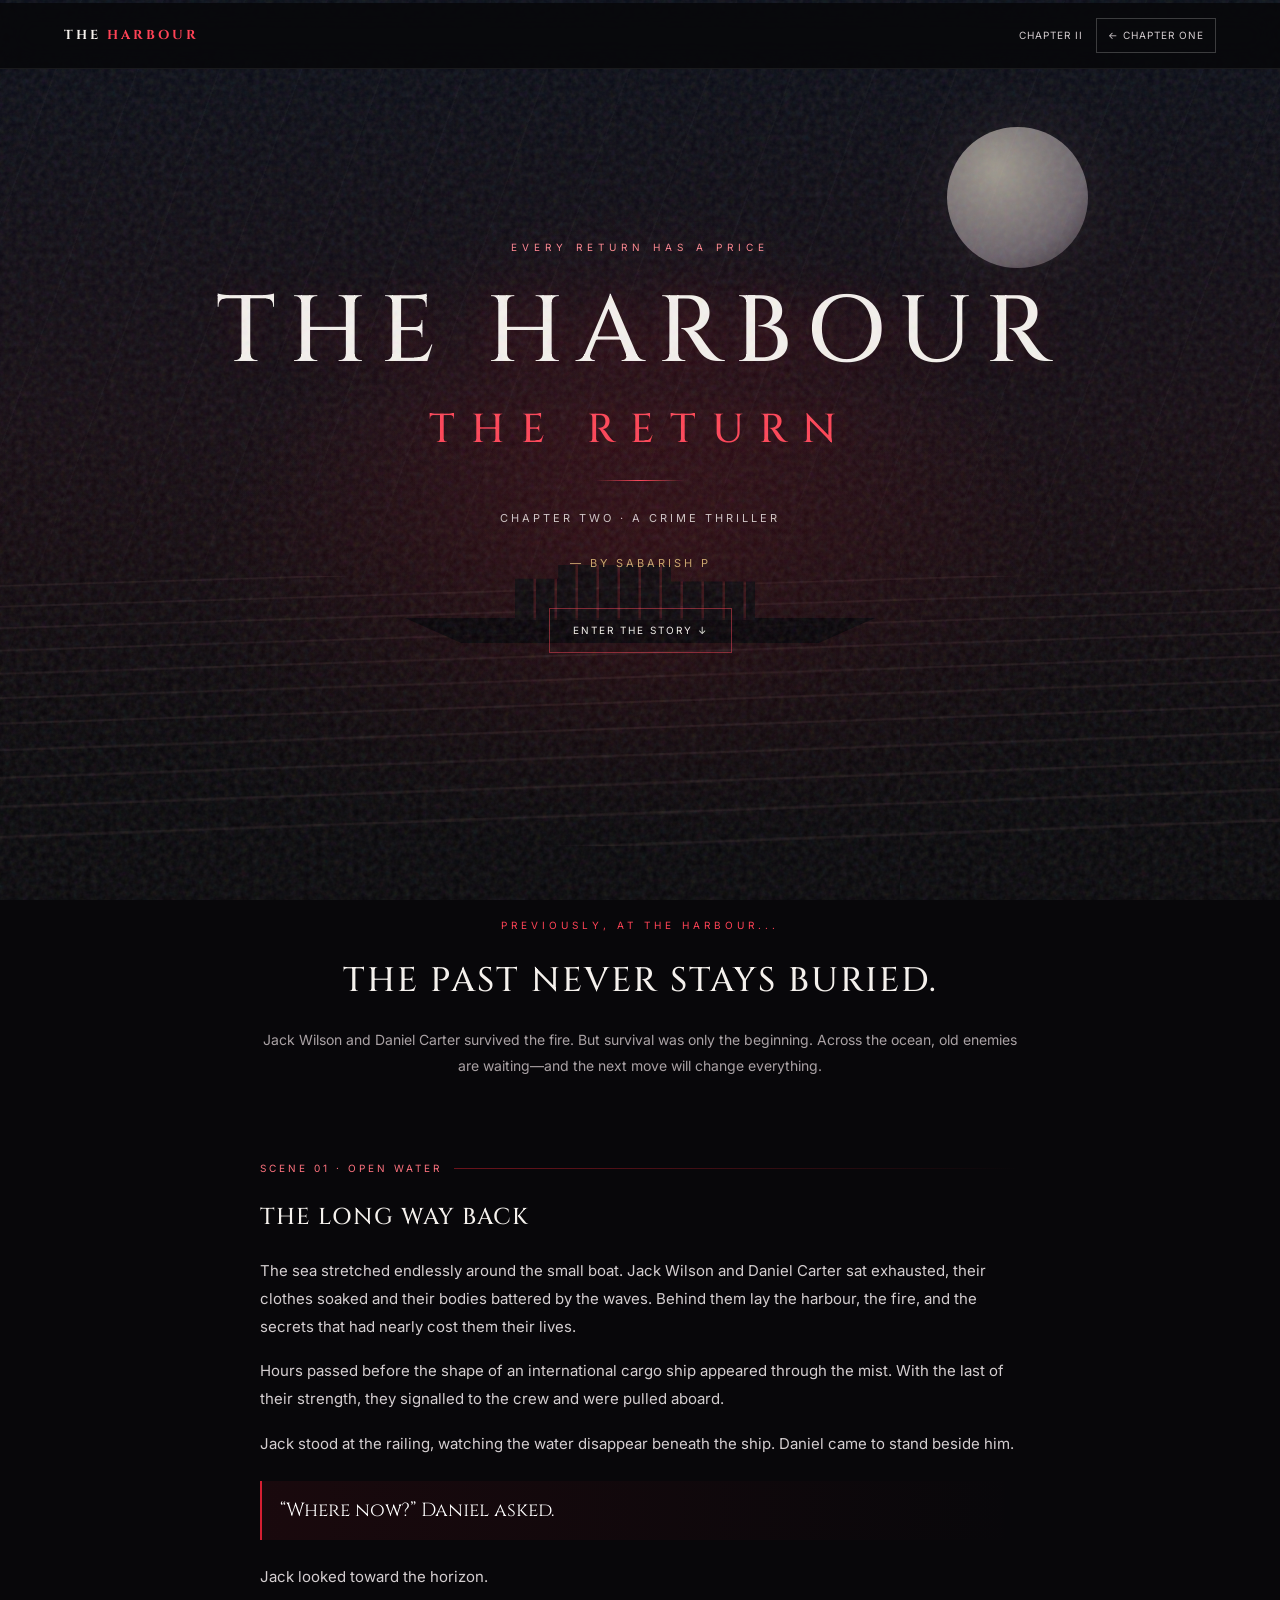
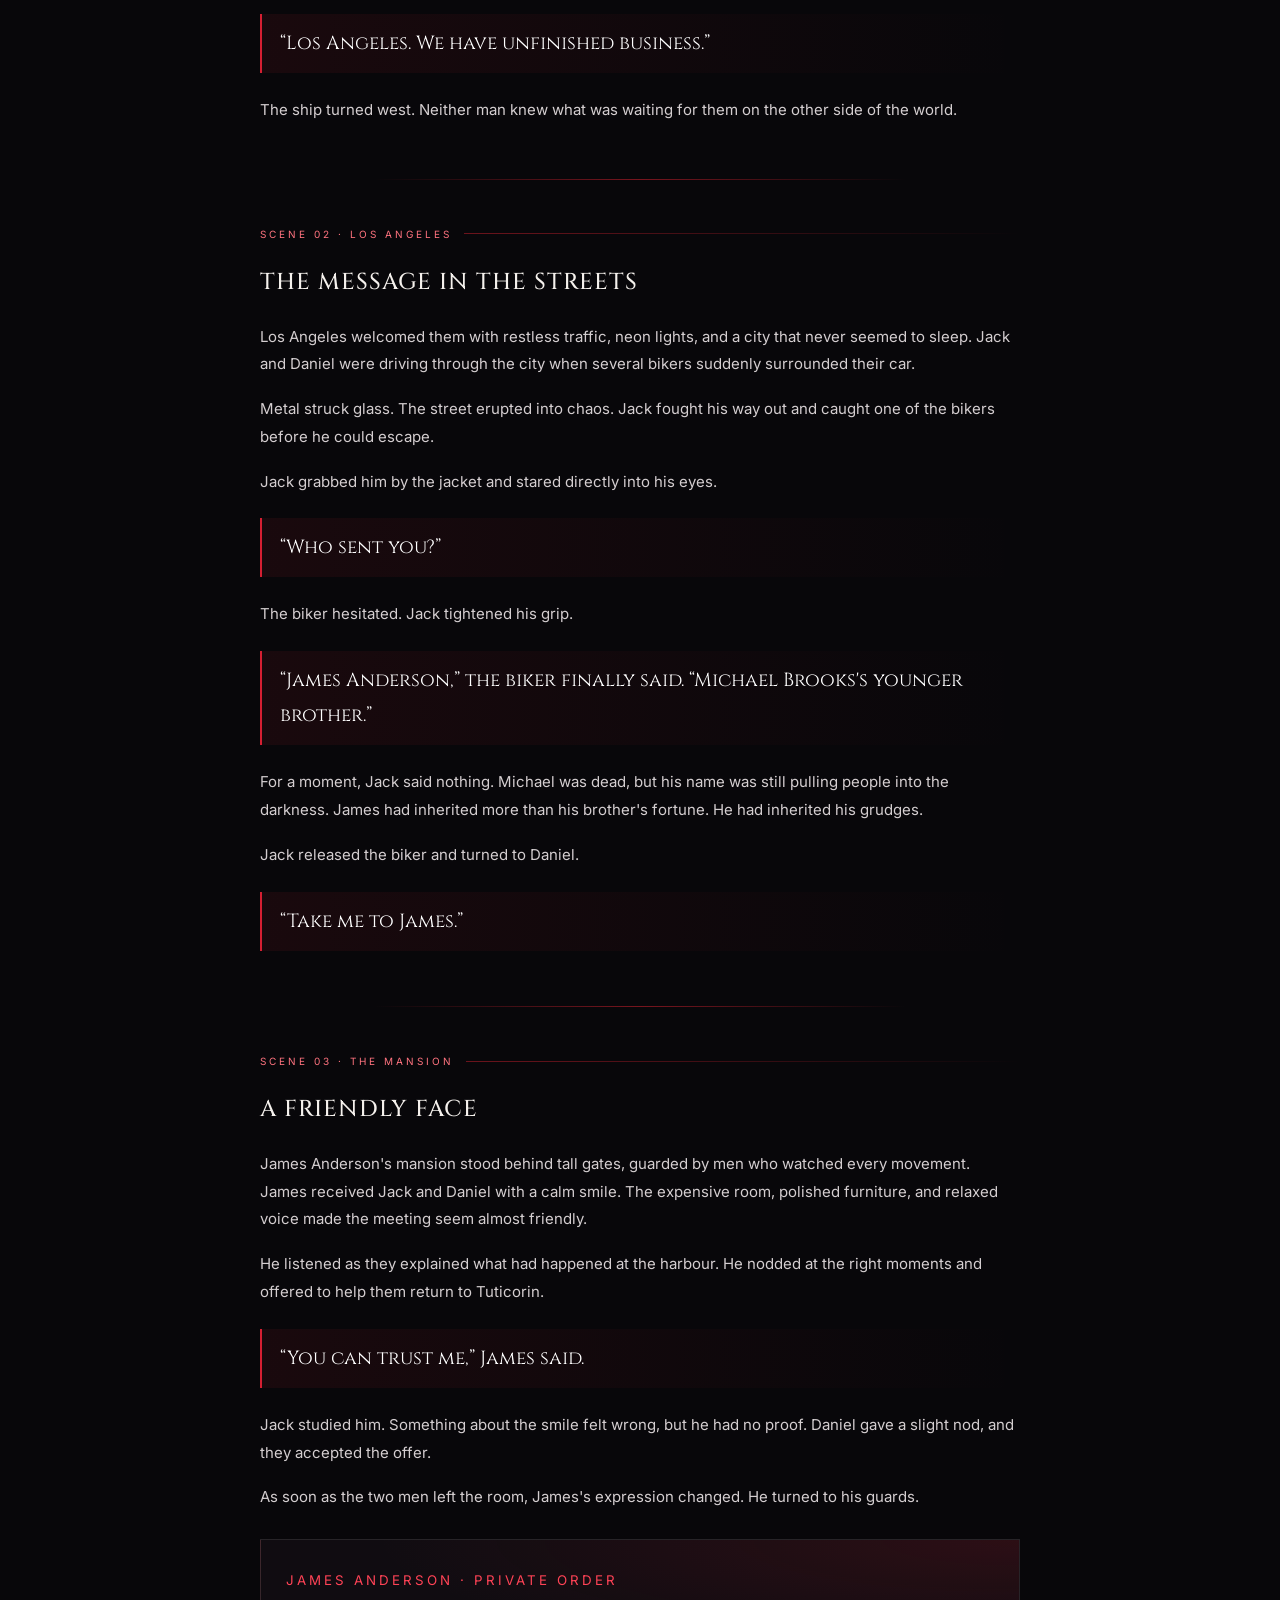
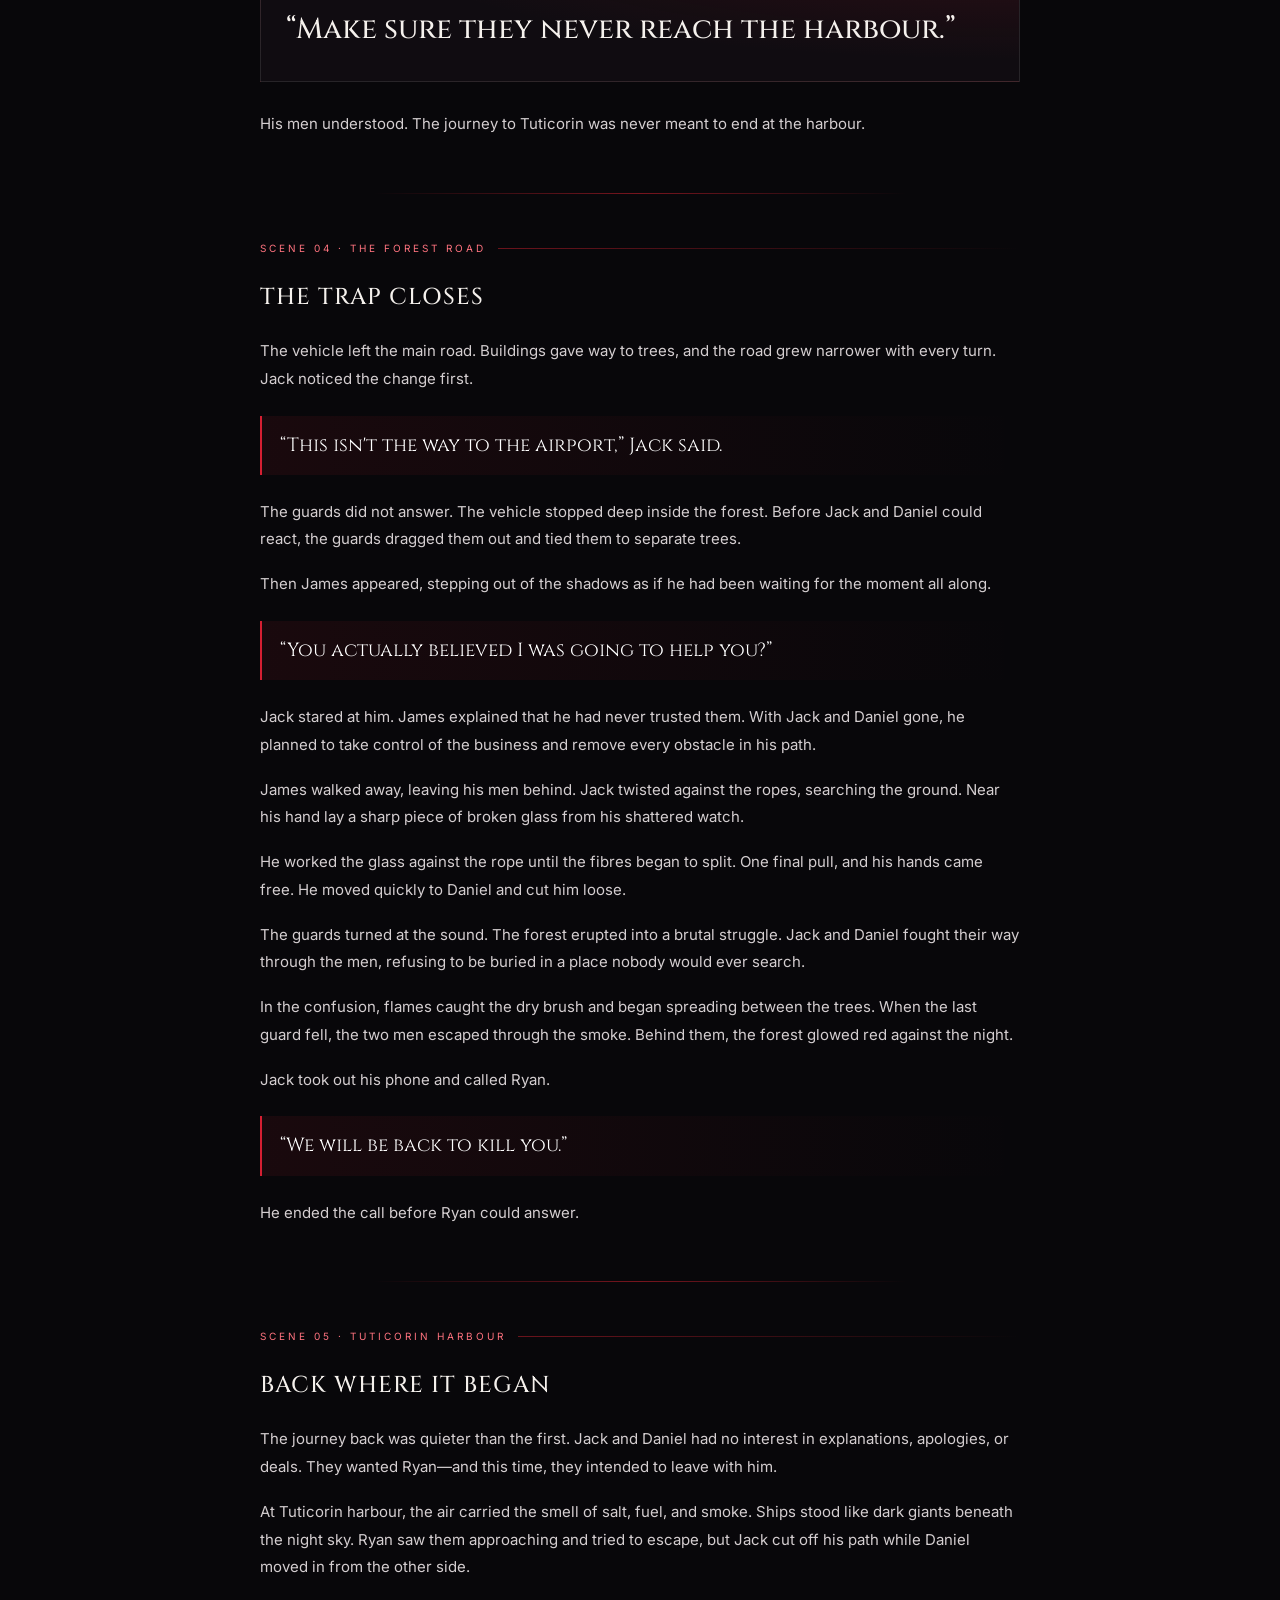
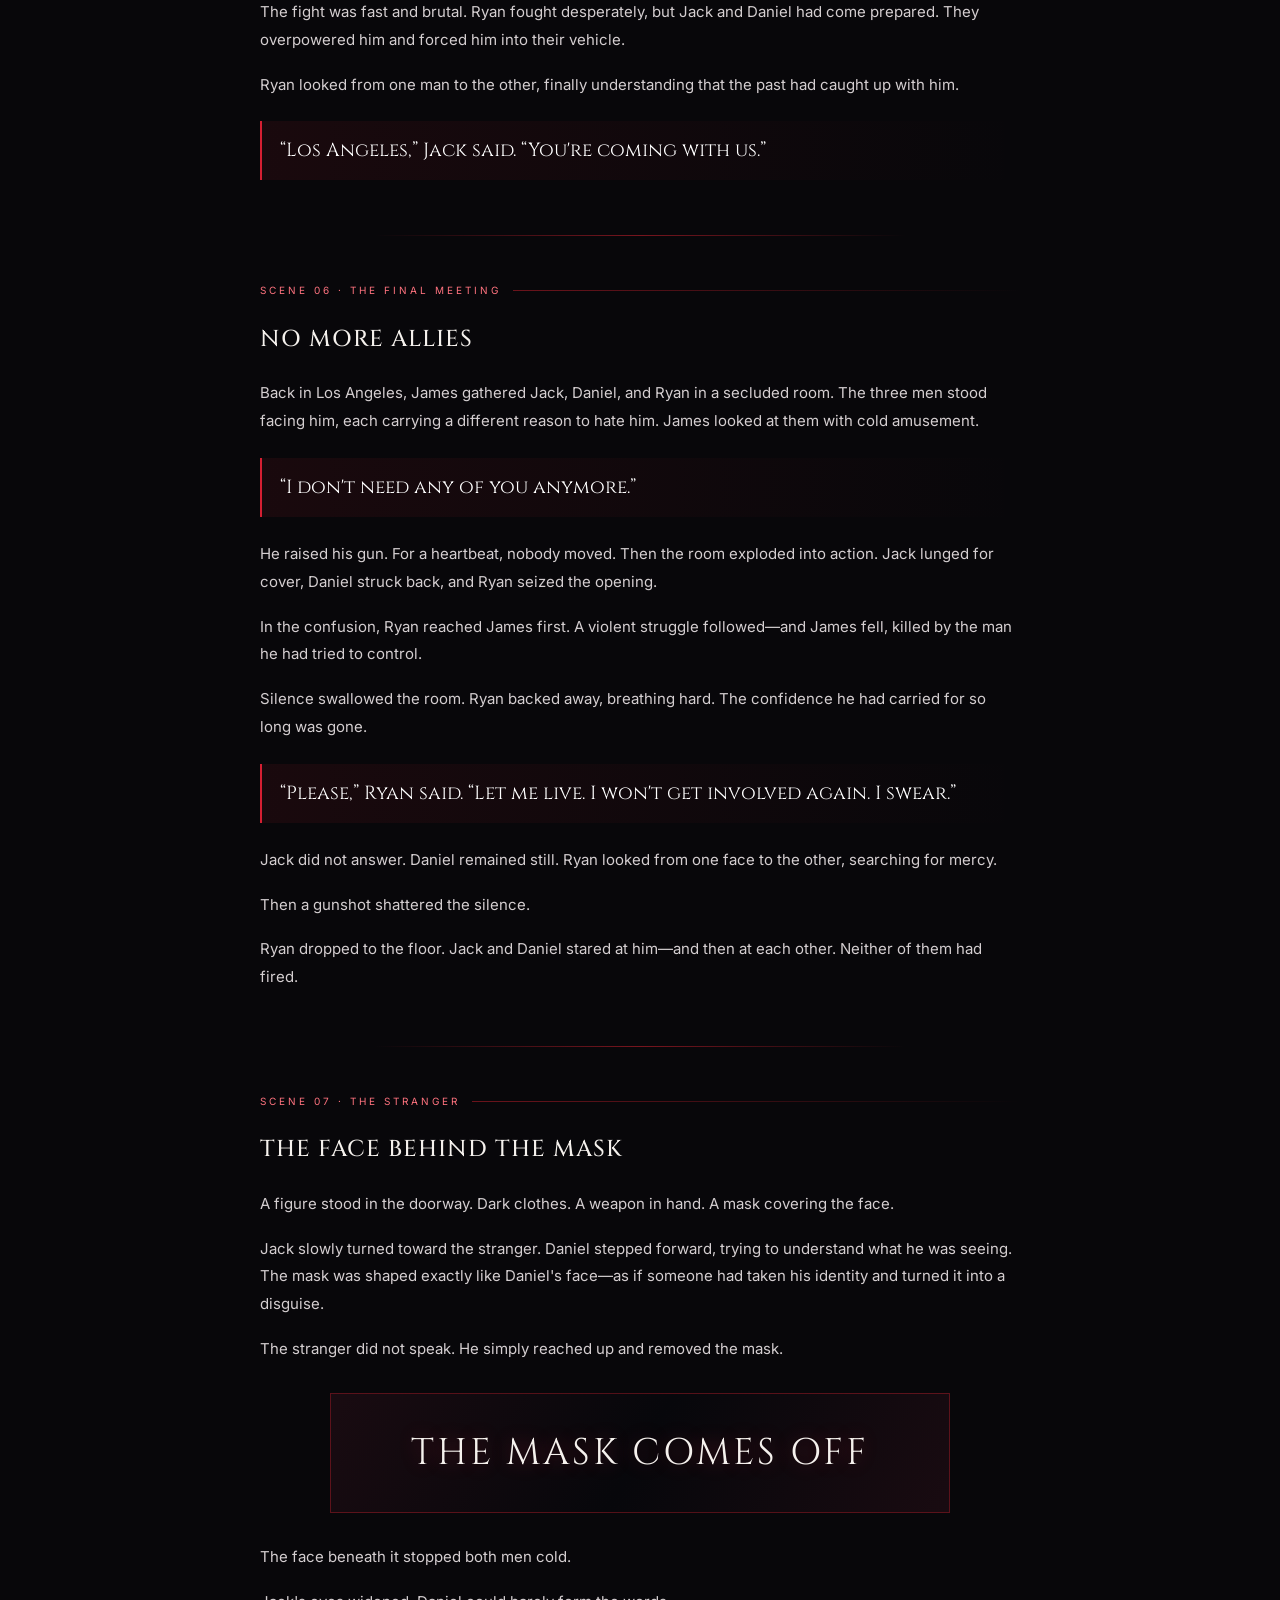
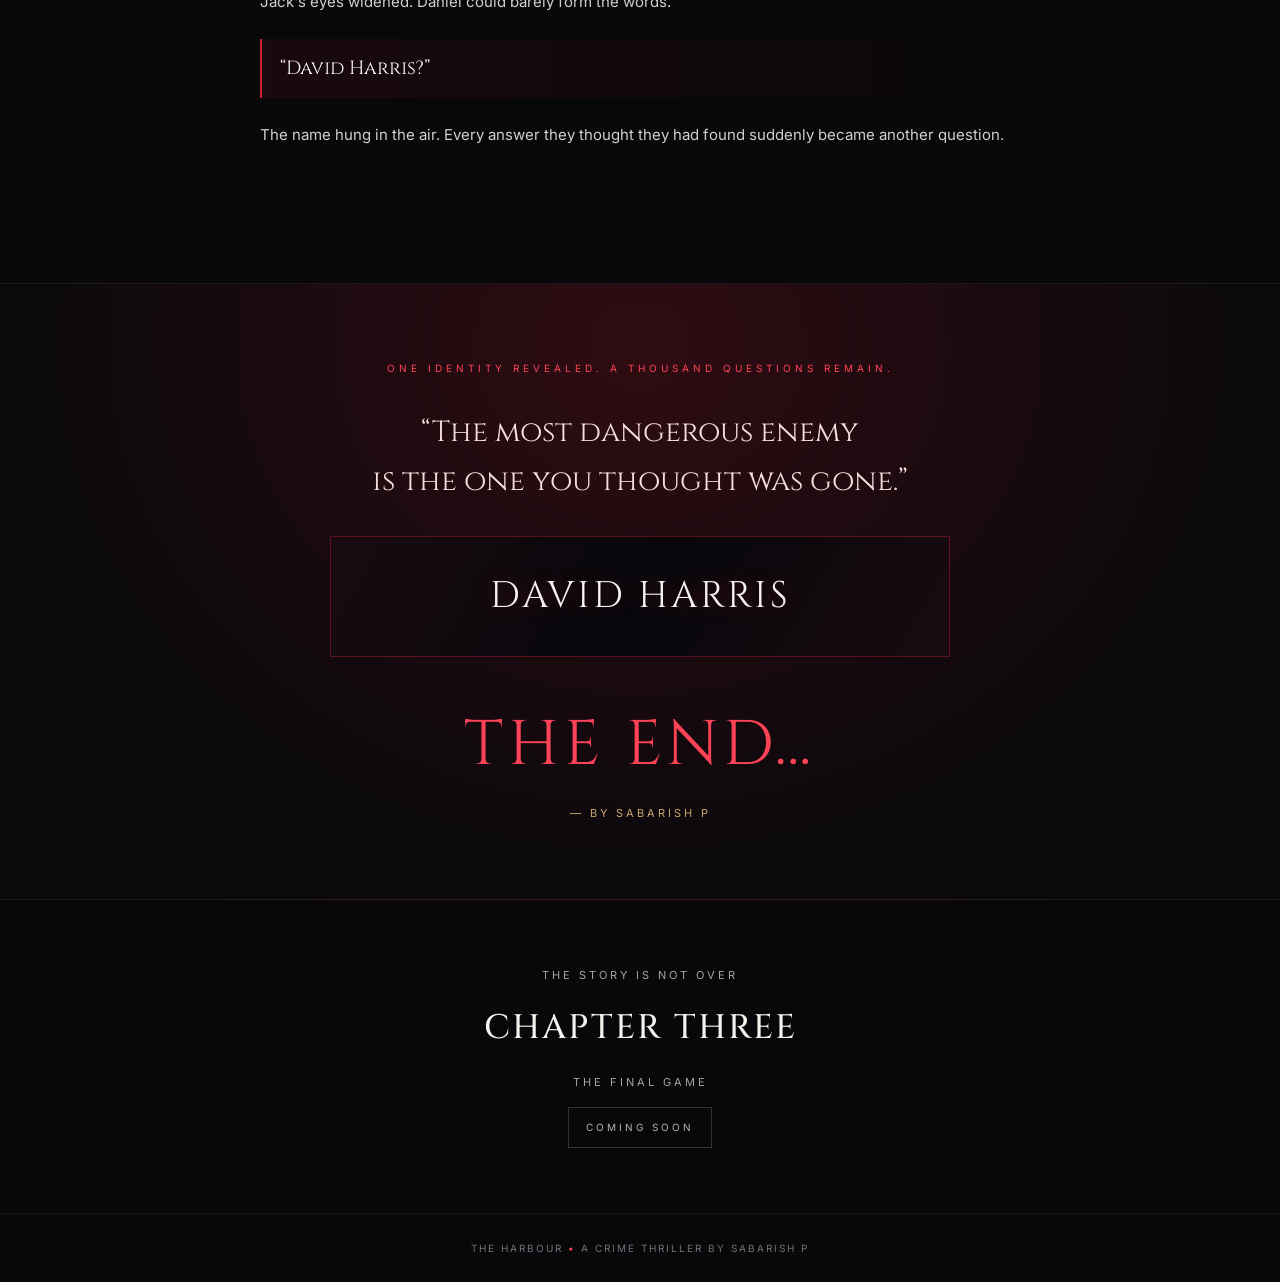
==== chapter-two.html @ f3e7dbd8 "Create chapter-two.html" ====
<!DOCTYPE html>
<html lang="en">
<head>
<meta charset="UTF-8">
<meta name="viewport" content="width=device-width, initial-scale=1.0">
<meta name="theme-color" content="#08070a">

<title>THE HARBOUR | Chapter Two — The Return</title>

<link href="https://fonts.googleapis.com/css2?family=Cinzel:wght@400;500;600;700&family=Inter:wght@300;400;500;600;700&display=swap" rel="stylesheet">

<style>
:root {
    --bg: #08070a;
    --red: #d51f32;
    --red-light: #ff4356;
    --white: #f5f1ed;
    --muted: #aaa2a5;
    --gold: #caa56b;
}

* {
    margin: 0;
    padding: 0;
    box-sizing: border-box;
}

html {
    scroll-behavior: smooth;
    scroll-padding-top: 75px;
}

body {
    background: var(--bg);
    color: var(--white);
    font-family: Inter, Arial, sans-serif;
    line-height: 1.85;
    overflow-x: hidden;
}

body::after {
    content: "";
    position: fixed;
    inset: 0;
    pointer-events: none;
    z-index: 5;
    opacity: .12;
    background-image: url("data:image/svg+xml,%3Csvg viewBox='0 0 180 180' xmlns='http://www.w3.org/2000/svg'%3E%3Cfilter id='n'%3E%3CfeTurbulence type='fractalNoise' baseFrequency='.8' numOctaves='3' stitchTiles='stitch'/%3E%3C/filter%3E%3Crect width='100%25' height='100%25' filter='url(%23n)'/%3E%3C/svg%3E");
}

a {
    color: inherit;
    text-decoration: none;
}

#progress {
    position: fixed;
    top: 0;
    left: 0;
    height: 3px;
    width: 0;
    z-index: 100;
    background: linear-gradient(90deg, var(--red), #ff9565);
    box-shadow: 0 0 15px var(--red);
}

nav {
    position: fixed;
    z-index: 50;
    top: 3px;
    left: 0;
    width: 100%;
    padding: 15px clamp(15px, 5vw, 65px);
    display: flex;
    align-items: center;
    justify-content: space-between;
    gap: 12px;
    background: #08070add;
    backdrop-filter: blur(14px);
    border-bottom: 1px solid #ffffff12;
}

.logo {
    font-family: Cinzel, serif;
    font-size: 13px;
    font-weight: 700;
    letter-spacing: 3px;
}

.logo span {
    color: var(--red-light);
}

.nav-right {
    display: flex;
    align-items: center;
    gap: 13px;
    color: #d4cdd0;
    font-size: 10px;
    letter-spacing: 1px;
    text-transform: uppercase;
}

.back {
    border: 1px solid #ffffff35;
    padding: 7px 11px;
    transition: .3s;
}

.back:hover {
    border-color: var(--red-light);
    background: #d51f3222;
}

.hero {
    min-height: 94vh;
    padding: 130px 20px 85px;
    position: relative;
    overflow: hidden;
    display: flex;
    align-items: center;
    justify-content: center;
    text-align: center;
    background:
        radial-gradient(ellipse at 50% 75%, #74131d77, transparent 48%),
        linear-gradient(#080c16, #170a10 65%, #08070a);
}

.hero::before {
    content: "";
    position: absolute;
    inset: 0;
    background:
        linear-gradient(transparent 50%, #08070a),
        repeating-linear-gradient(
            110deg,
            transparent 0 75px,
            #ffffff05 76px 77px
        );
}

.moon {
    position: absolute;
    top: 15%;
    right: 15%;
    width: clamp(65px, 11vw, 145px);
    aspect-ratio: 1;
    border-radius: 50%;
    background: radial-gradient(circle at 35% 30%, #fff6df, #a99da4 65%, #42353d);
    opacity: .6;
    box-shadow: 0 0 75px #ffb9a522;
}

.sea {
    position: absolute;
    bottom: 0;
    left: -10%;
    width: 120%;
    height: 34%;
    background: repeating-linear-gradient(
        178deg,
        transparent 0 13px,
        #e9a7a71b 14px 15px,
        transparent 16px 26px
    );
    opacity: .7;
    transform: perspective(250px) rotateX(12deg);
}

.ship {
    position: absolute;
    bottom: 24%;
    left: 50%;
    transform: translateX(-50%);
    width: min(65vw, 500px);
    height: 90px;
    opacity: .8;
}

.ship::before {
    content: "";
    position: absolute;
    bottom: 0;
    left: 3%;
    width: 94%;
    height: 25px;
    background: #030307;
    clip-path: polygon(0 0, 100% 0, 88% 100%, 12% 100%);
}

.ship::after {
    content: "";
    position: absolute;
    bottom: 23px;
    left: 25%;
    width: 48%;
    height: 55px;
    background: repeating-linear-gradient(
        90deg,
        #08080c 0 18px,
        #b53c452b 19px 21px
    );
    clip-path: polygon(0 100%, 0 25%, 18% 25%, 18% 0, 65% 0, 65% 30%, 100% 30%, 100% 100%);
}

.hero-content {
    position: relative;
    z-index: 2;
    animation: rise 1.2s ease both;
}

.eyebrow {
    font-size: 10px;
    letter-spacing: 5px;
    text-transform: uppercase;
    color: #ff8790;
    margin-bottom: 22px;
}

h1 {
    font-family: Cinzel, Georgia, serif;
    font-weight: 500;
    font-size: clamp(39px, 9vw, 94px);
    letter-spacing: clamp(3px, 1.3vw, 13px);
    line-height: 1.15;
    text-shadow: 0 0 35px #d51f3233;
}

h1 span {
    display: block;
    color: var(--red-light);
    font-size: .43em;
    letter-spacing: clamp(5px, 1.5vw, 16px);
    margin-top: 20px;
}

.rule {
    width: 90px;
    height: 1px;
    margin: 27px auto;
    background: linear-gradient(90deg, transparent, var(--red-light), transparent);
}

.hero p {
    font-size: 11px;
    letter-spacing: 3px;
    text-transform: uppercase;
    color: #d1c6c7;
}

.hero .author {
    color: var(--gold);
    margin-top: 24px;
}

.button {
    display: inline-block;
    margin-top: 35px;
    padding: 12px 23px;
    border: 1px solid #ff435677;
    font-size: 10px;
    letter-spacing: 2px;
    text-transform: uppercase;
    transition: .3s;
}

.button:hover {
    background: var(--red);
    box-shadow: 0 0 30px #d51f3255;
}

.content {
    width: min(760px, calc(100% - 38px));
    margin: auto;
}

.intro {
    padding: 70px 0 30px;
    text-align: center;
}

.kicker {
    color: var(--red-light);
    font-size: 10px;
    letter-spacing: 4px;
    text-transform: uppercase;
    margin-bottom: 15px;
}

.intro h2,
.next h2 {
    font-family: Cinzel, serif;
    font-size: clamp(22px, 4vw, 34px);
    font-weight: 500;
    letter-spacing: 2px;
}

.intro p {
    color: var(--muted);
    font-size: 14px;
    margin-top: 15px;
}

.story {
    padding: 25px 0 80px;
}

.scene {
    margin: 25px 0 55px;
    opacity: 0;
    transform: translateY(24px);
    transition: opacity .8s ease, transform .8s ease;
}

.scene.visible {
    opacity: 1;
    transform: translateY(0);
}

.scene-label {
    display: flex;
    align-items: center;
    gap: 12px;
    color: #ff737f;
    font-size: 10px;
    letter-spacing: 3px;
    text-transform: uppercase;
    margin-bottom: 19px;
}

.scene-label::after {
    content: "";
    height: 1px;
    flex: 1;
    background: linear-gradient(90deg, #c21e2b88, transparent);
}

.scene h3 {
    font-family: Cinzel, serif;
    font-size: clamp(18px, 3vw, 23px);
    font-weight: 500;
    letter-spacing: 1px;
    margin-bottom: 18px;
}

.scene p {
    font-size: 15px;
    color: #d4ced0;
    margin-bottom: 17px;
}

.dialogue {
    margin: 23px 0;
    padding: 12px 18px;
    border-left: 2px solid var(--red);
    background: linear-gradient(90deg, #c21e2b18, transparent);
    color: white;
    font-family: Cinzel, Georgia, serif;
    font-size: clamp(15px, 2.5vw, 19px);
}

.impact {
    width: 70%;
    height: 1px;
    margin: 45px auto;
    background: linear-gradient(90deg, transparent, #c21e2b99, transparent);
}

.scene-card {
    margin: 28px 0;
    padding: 25px;
    border: 1px solid #ffffff19;
    background: radial-gradient(ellipse at top right, #c21e2b28, transparent 60%), #100c11;
}

.scene-card small {
    color: var(--red-light);
    text-transform: uppercase;
    letter-spacing: 3px;
}

.scene-card h4 {
    font-family: Cinzel, serif;
    font-size: clamp(20px, 4vw, 29px);
    font-weight: 500;
    margin-top: 8px;
}

.finale {
    text-align: center;
    padding: 75px 20px;
    border-top: 1px solid #ffffff12;
    border-bottom: 1px solid #ffffff12;
    background: radial-gradient(ellipse at 50% 10%, #76121c55, transparent 65%), #0c090d;
}

.finale .small-title {
    color: var(--red-light);
    font-size: 10px;
    letter-spacing: 4px;
    text-transform: uppercase;
}

.quote {
    max-width: 700px;
    margin: 30px auto;
    font-family: Cinzel, serif;
    font-size: clamp(18px, 4vw, 29px);
    line-height: 1.7;
    color: #f6dede;
}

.mask {
    position: relative;
    overflow: hidden;
    width: min(620px, 100%);
    min-height: 100px;
    padding: 25px 15px;
    margin: 30px auto;
    display: flex;
    align-items: center;
    justify-content: center;
    border: 1px solid #c21e2b66;
    background: linear-gradient(120deg, #190b11, #07070b, #190b11);
}

.mask::after {
    content: "";
    position: absolute;
    top: 0;
    left: -120%;
    width: 80%;
    height: 100%;
    background: linear-gradient(90deg, transparent, #ff344733, transparent);
    animation: scan 4s ease-in-out infinite;
}

.mask span {
    position: relative;
    z-index: 1;
    font-family: Cinzel, serif;
    font-size: clamp(22px, 5vw, 37px);
    letter-spacing: 3px;
    text-shadow: 0 0 20px #ff344755;
}

.end-title {
    margin-top: 30px;
    color: var(--red-light);
    font-family: Cinzel, serif;
    font-size: clamp(32px, 7vw, 63px);
    letter-spacing: 5px;
}

.credit {
    color: var(--gold);
    font-size: 11px;
    letter-spacing: 3px;
}

.next {
    text-align: center;
    padding: 65px 20px;
}

.next p {
    color: var(--muted);
    font-size: 11px;
    letter-spacing: 3px;
    text-transform: uppercase;
}

.next h2 {
    margin: 12px 0;
}

.coming {
    display: inline-block;
    margin-top: 15px;
    padding: 10px 17px;
    border: 1px solid #ffffff2b;
    color: #b8b2b5;
    font-size: 10px;
    letter-spacing: 3px;
}

footer {
    padding: 25px 15px;
    text-align: center;
    border-top: 1px solid #ffffff10;
    color: #777179;
    font-size: 10px;
    letter-spacing: 2px;
}

footer span {
    color: var(--red-light);
}

#topBtn {
    position: fixed;
    right: 18px;
    bottom: 20px;
    z-index: 20;
    padding: 10px 13px;
    border: 1px solid #ffffff40;
    background: #0b090ddd;
    color: white;
    cursor: pointer;
    opacity: 0;
    pointer-events: none;
    transition: .3s;
}

#topBtn.show {
    opacity: 1;
    pointer-events: auto;
}

@keyframes rise {
    from { opacity: 0; transform: translateY(25px); }
    to { opacity: 1; transform: translateY(0); }
}

@keyframes scan {
    0%, 25% { left: -120%; }
    65%, 100% { left: 150%; }
}

@media(max-width: 600px) {
    nav { padding: 13px 12px; }
    .logo { font-size: 10px; letter-spacing: 2px; }
    .nav-right { gap: 7px; font-size: 9px; }
    .back { padding: 6px 8px; }
    .hero { min-height: 85vh; }
    .moon { right: 8%; }
    .ship { width: 85vw; }
    .scene p { font-size: 14px; }
    .scene-card { padding: 20px; }
}

@media(prefers-reduced-motion: reduce) {
    *, *::before, *::after {
        animation: none !important;
        scroll-behavior: auto !important;
        transition: none !important;
    }
    .scene { opacity: 1; transform: none; }
}
</style>
</head>

<body>

<div id="progress"></div>

<nav>
    <a href="index.html" class="logo">THE <span>HARBOUR</span></a>
    <div class="nav-right">
        <span>Chapter II</span>
        <a href="index.html" class="back">← Chapter One</a>
    </div>
</nav>

<header class="hero">
    <div class="moon"></div>
    <div class="sea"></div>
    <div class="ship"></div>

    <div class="hero-content">
        <div class="eyebrow">Every return has a price</div>
        <h1>THE HARBOUR
            <span>THE RETURN</span>
        </h1>
        <div class="rule"></div>
        <p>Chapter Two · A Crime Thriller</p>
        <p class="author">— BY SABARISH P</p>
        <a href="#opening" class="button">Enter the Story ↓</a>
    </div>
</header>

<section class="intro content" id="opening">
    <div class="kicker">Previously, at the harbour...</div>
    <h2>THE PAST NEVER STAYS BURIED.</h2>
    <p>Jack Wilson and Daniel Carter survived the fire. But survival was only the beginning. Across the ocean, old enemies are waiting—and the next move will change everything.</p>
</section>

<main class="story content">

    <section class="scene">
        <div class="scene-label">Scene 01 · Open Water</div>
        <h3>THE LONG WAY BACK</h3>

        <p>The sea stretched endlessly around the small boat. Jack Wilson and Daniel Carter sat exhausted, their clothes soaked and their bodies battered by the waves. Behind them lay the harbour, the fire, and the secrets that had nearly cost them their lives.</p>

        <p>Hours passed before the shape of an international cargo ship appeared through the mist. With the last of their strength, they signalled to the crew and were pulled aboard.</p>

        <p>Jack stood at the railing, watching the water disappear beneath the ship. Daniel came to stand beside him.</p>

        <div class="dialogue">“Where now?” Daniel asked.</div>

        <p>Jack looked toward the horizon.</p>

        <div class="dialogue">“Los Angeles. We have unfinished business.”</div>

        <p>The ship turned west. Neither man knew what was waiting for them on the other side of the world.</p>
    </section>

    <div class="impact"></div>

    <section class="scene">
        <div class="scene-label">Scene 02 · Los Angeles</div>
        <h3>THE MESSAGE IN THE STREETS</h3>

        <p>Los Angeles welcomed them with restless traffic, neon lights, and a city that never seemed to sleep. Jack and Daniel were driving through the city when several bikers suddenly surrounded their car.</p>

        <p>Metal struck glass. The street erupted into chaos. Jack fought his way out and caught one of the bikers before he could escape.</p>

        <p>Jack grabbed him by the jacket and stared directly into his eyes.</p>

        <div class="dialogue">“Who sent you?”</div>

        <p>The biker hesitated. Jack tightened his grip.</p>

        <div class="dialogue">“James Anderson,” the biker finally said. “Michael Brooks's younger brother.”</div>

        <p>For a moment, Jack said nothing. Michael was dead, but his name was still pulling people into the darkness. James had inherited more than his brother's fortune. He had inherited his grudges.</p>

        <p>Jack released the biker and turned to Daniel.</p>

        <div class="dialogue">“Take me to James.”</div>
    </section>

    <div class="impact"></div>

    <section class="scene">
        <div class="scene-label">Scene 03 · The Mansion</div>
        <h3>A FRIENDLY FACE</h3>

        <p>James Anderson's mansion stood behind tall gates, guarded by men who watched every movement. James received Jack and Daniel with a calm smile. The expensive room, polished furniture, and relaxed voice made the meeting seem almost friendly.</p>

        <p>He listened as they explained what had happened at the harbour. He nodded at the right moments and offered to help them return to Tuticorin.</p>

        <div class="dialogue">“You can trust me,” James said.</div>

        <p>Jack studied him. Something about the smile felt wrong, but he had no proof. Daniel gave a slight nod, and they accepted the offer.</p>

        <p>As soon as the two men left the room, James's expression changed. He turned to his guards.</p>

        <div class="scene-card">
            <small>James Anderson · Private Order</small>
            <h4>“Make sure they never reach the harbour.”</h4>
        </div>

        <p>His men understood. The journey to Tuticorin was never meant to end at the harbour.</p>
    </section>

    <div class="impact"></div>

    <section class="scene">
        <div class="scene-label">Scene 04 · The Forest Road</div>
        <h3>THE TRAP CLOSES</h3>

        <p>The vehicle left the main road. Buildings gave way to trees, and the road grew narrower with every turn. Jack noticed the change first.</p>

        <div class="dialogue">“This isn't the way to the airport,” Jack said.</div>

        <p>The guards did not answer. The vehicle stopped deep inside the forest. Before Jack and Daniel could react, the guards dragged them out and tied them to separate trees.</p>

        <p>Then James appeared, stepping out of the shadows as if he had been waiting for the moment all along.</p>

        <div class="dialogue">“You actually believed I was going to help you?”</div>

        <p>Jack stared at him. James explained that he had never trusted them. With Jack and Daniel gone, he planned to take control of the business and remove every obstacle in his path.</p>

        <p>James walked away, leaving his men behind. Jack twisted against the ropes, searching the ground. Near his hand lay a sharp piece of broken glass from his shattered watch.</p>

        <p>He worked the glass against the rope until the fibres began to split. One final pull, and his hands came free. He moved quickly to Daniel and cut him loose.</p>

        <p>The guards turned at the sound. The forest erupted into a brutal struggle. Jack and Daniel fought their way through the men, refusing to be buried in a place nobody would ever search.</p>

        <p>In the confusion, flames caught the dry brush and began spreading between the trees. When the last guard fell, the two men escaped through the smoke. Behind them, the forest glowed red against the night.</p>

        <p>Jack took out his phone and called Ryan.</p>

        <div class="dialogue">“We will be back to kill you.”</div>

        <p>He ended the call before Ryan could answer.</p>
    </section>

    <div class="impact"></div>

    <section class="scene">
        <div class="scene-label">Scene 05 · Tuticorin Harbour</div>
        <h3>BACK WHERE IT BEGAN</h3>

        <p>The journey back was quieter than the first. Jack and Daniel had no interest in explanations, apologies, or deals. They wanted Ryan—and this time, they intended to leave with him.</p>

        <p>At Tuticorin harbour, the air carried the smell of salt, fuel, and smoke. Ships stood like dark giants beneath the night sky. Ryan saw them approaching and tried to escape, but Jack cut off his path while Daniel moved in from the other side.</p>

        <p>The fight was fast and brutal. Ryan fought desperately, but Jack and Daniel had come prepared. They overpowered him and forced him into their vehicle.</p>

        <p>Ryan looked from one man to the other, finally understanding that the past had caught up with him.</p>

        <div class="dialogue">“Los Angeles,” Jack said. “You're coming with us.”</div>
    </section>

    <div class="impact"></div>

    <section class="scene">
        <div class="scene-label">Scene 06 · The Final Meeting</div>
        <h3>NO MORE ALLIES</h3>

        <p>Back in Los Angeles, James gathered Jack, Daniel, and Ryan in a secluded room. The three men stood facing him, each carrying a different reason to hate him. James looked at them with cold amusement.</p>

        <div class="dialogue">“I don't need any of you anymore.”</div>

        <p>He raised his gun. For a heartbeat, nobody moved. Then the room exploded into action. Jack lunged for cover, Daniel struck back, and Ryan seized the opening.</p>

        <p>In the confusion, Ryan reached James first. A violent struggle followed—and James fell, killed by the man he had tried to control.</p>

        <p>Silence swallowed the room. Ryan backed away, breathing hard. The confidence he had carried for so long was gone.</p>

        <div class="dialogue">“Please,” Ryan said. “Let me live. I won't get involved again. I swear.”</div>

        <p>Jack did not answer. Daniel remained still. Ryan looked from one face to the other, searching for mercy.</p>

        <p>Then a gunshot shattered the silence.</p>

        <p>Ryan dropped to the floor. Jack and Daniel stared at him—and then at each other. Neither of them had fired.</p>
    </section>

    <div class="impact"></div>

    <section class="scene">
        <div class="scene-label">Scene 07 · The Stranger</div>
        <h3>THE FACE BEHIND THE MASK</h3>

        <p>A figure stood in the doorway. Dark clothes. A weapon in hand. A mask covering the face.</p>

        <p>Jack slowly turned toward the stranger. Daniel stepped forward, trying to understand what he was seeing. The mask was shaped exactly like Daniel's face—as if someone had taken his identity and turned it into a disguise.</p>

        <p>The stranger did not speak. He simply reached up and removed the mask.</p>

        <div class="mask"><span>THE MASK COMES OFF</span></div>

        <p>The face beneath it stopped both men cold.</p>

        <p>Jack's eyes widened. Daniel could barely form the words.</p>

        <div class="dialogue">“David Harris?”</div>

        <p>The name hung in the air. Every answer they thought they had found suddenly became another question.</p>
    </section>

</main>

<section class="finale">
    <div class="small-title">One identity revealed. A thousand questions remain.</div>

    <div class="quote">
        “The most dangerous enemy<br>
        is the one you thought was gone.”
    </div>

    <div class="mask">
        <span>DAVID HARRIS</span>
    </div>

    <div class="end-title">THE END…</div>
    <div class="credit">— BY SABARISH P</div>
</section>

<section class="next">
    <p>The story is not over</p>
    <h2>CHAPTER THREE</h2>
    <p>THE FINAL GAME</p>
    <div class="coming">COMING SOON</div>
</section>

<footer>
    THE HARBOUR <span>•</span> A CRIME THRILLER BY SABARISH P
</footer>

<button id="topBtn" aria-label="Back to top">↑</button>

<script>
const progress = document.getElementById("progress");
const topBtn = document.getElementById("topBtn");

function updateScroll() {
    const max = document.documentElement.scrollHeight - window.innerHeight;
    progress.style.width = (max > 0 ? window.scrollY / max * 100 : 0) + "%";
    topBtn.classList.toggle("show", window.scrollY > 500);
}

window.addEventListener("scroll", updateScroll, { passive: true });
updateScroll();

topBtn.addEventListener("click", function () {
    window.scrollTo({ top: 0, behavior: "smooth" });
});

if ("IntersectionObserver" in window) {
    const observer = new IntersectionObserver(entries => {
        entries.forEach(entry => {
            if (entry.isIntersecting) {
                entry.target.classList.add("visible");
                observer.unobserve(entry.target);
            }
        });
    }, { threshold: 0.08 });

    document.querySelectorAll(".scene").forEach(scene => {
        observer.observe(scene);
    });
} else {
    document.querySelectorAll(".scene").forEach(scene => {
        scene.classList.add("visible");
    });
}
</script>

</body>
</html>
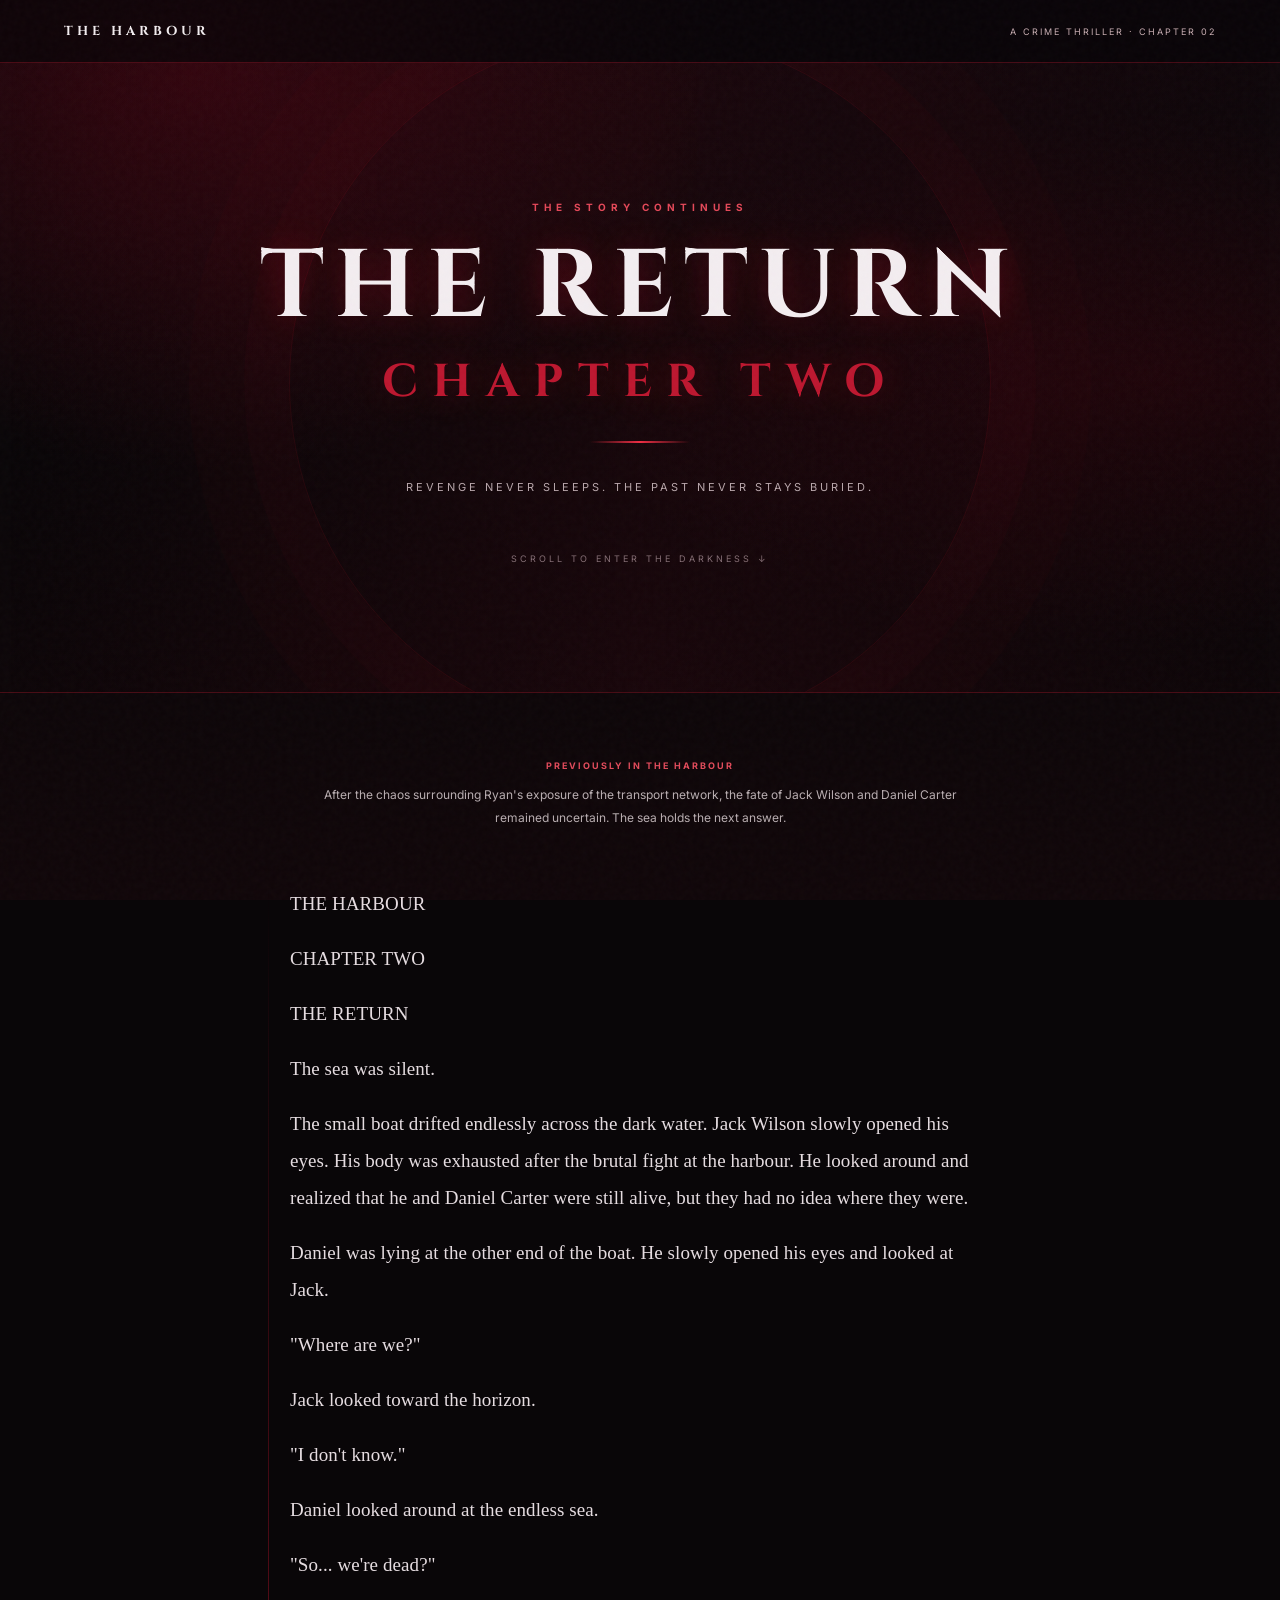
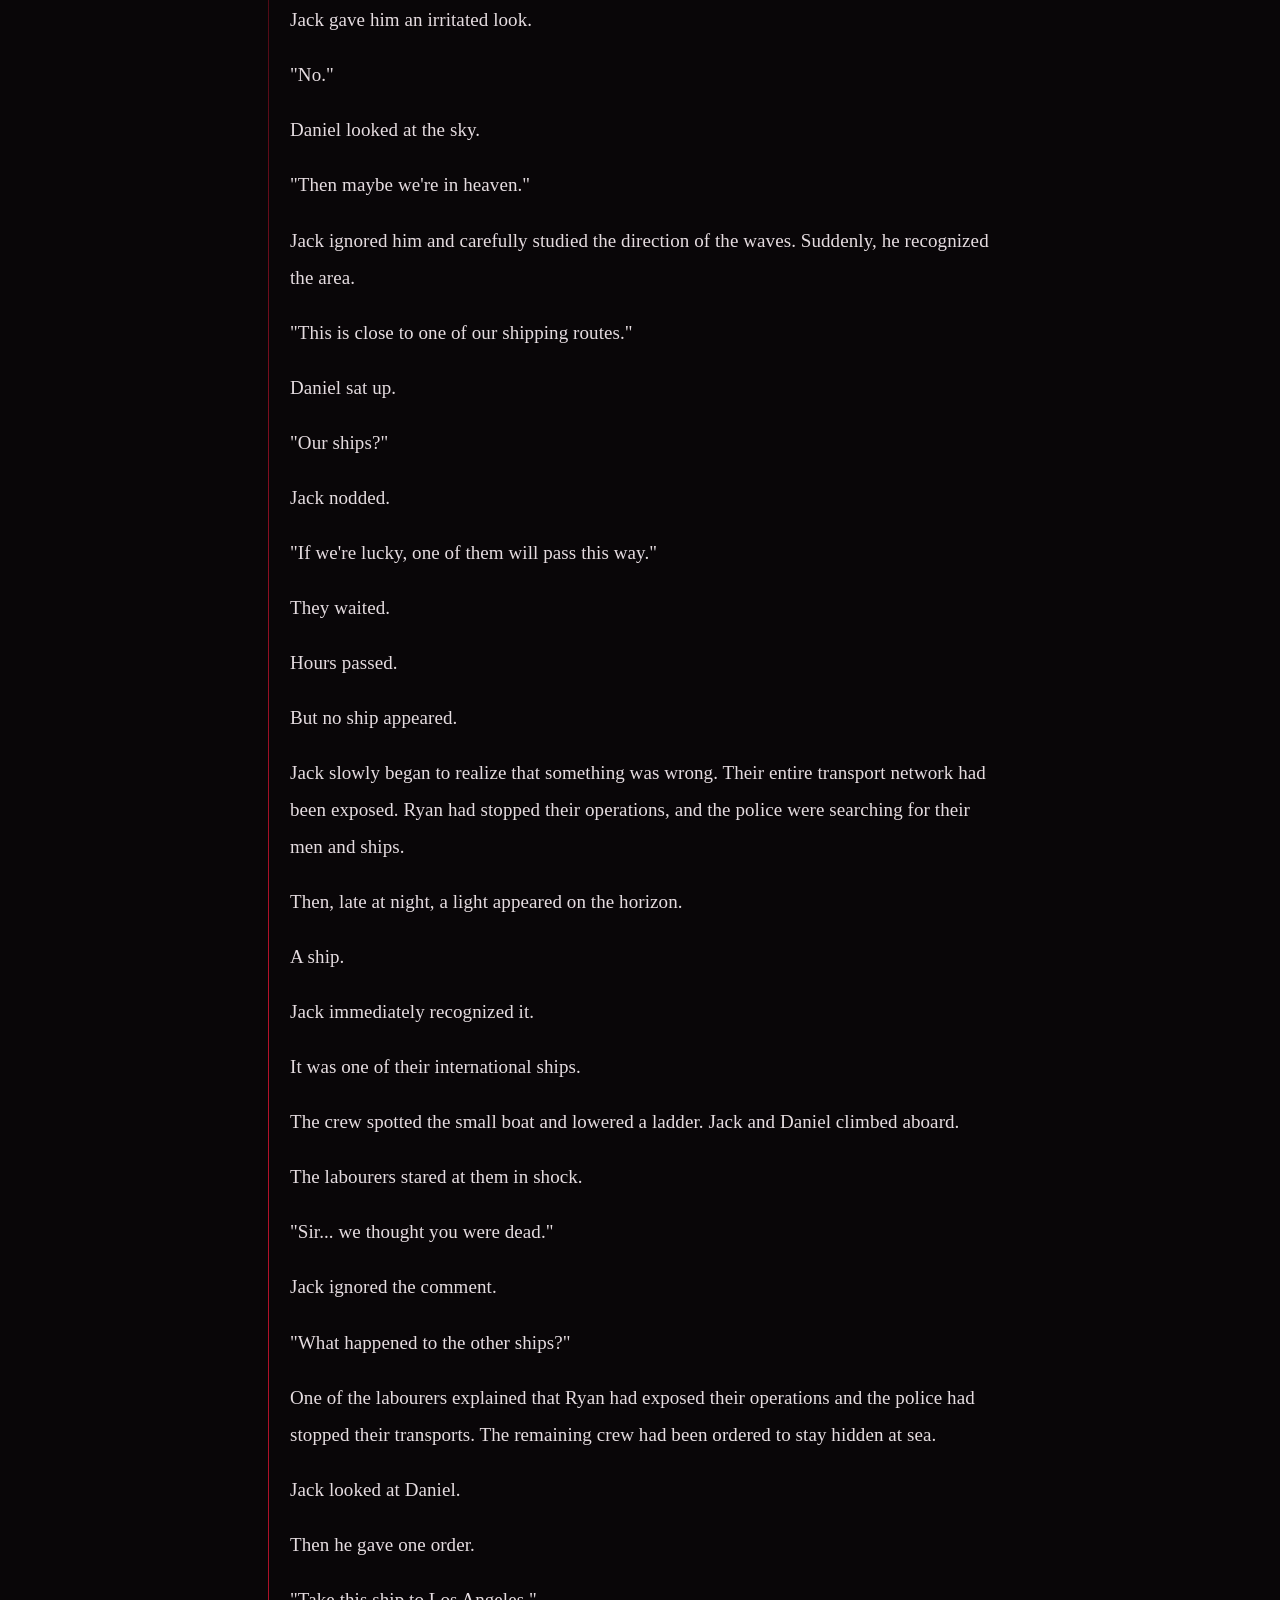
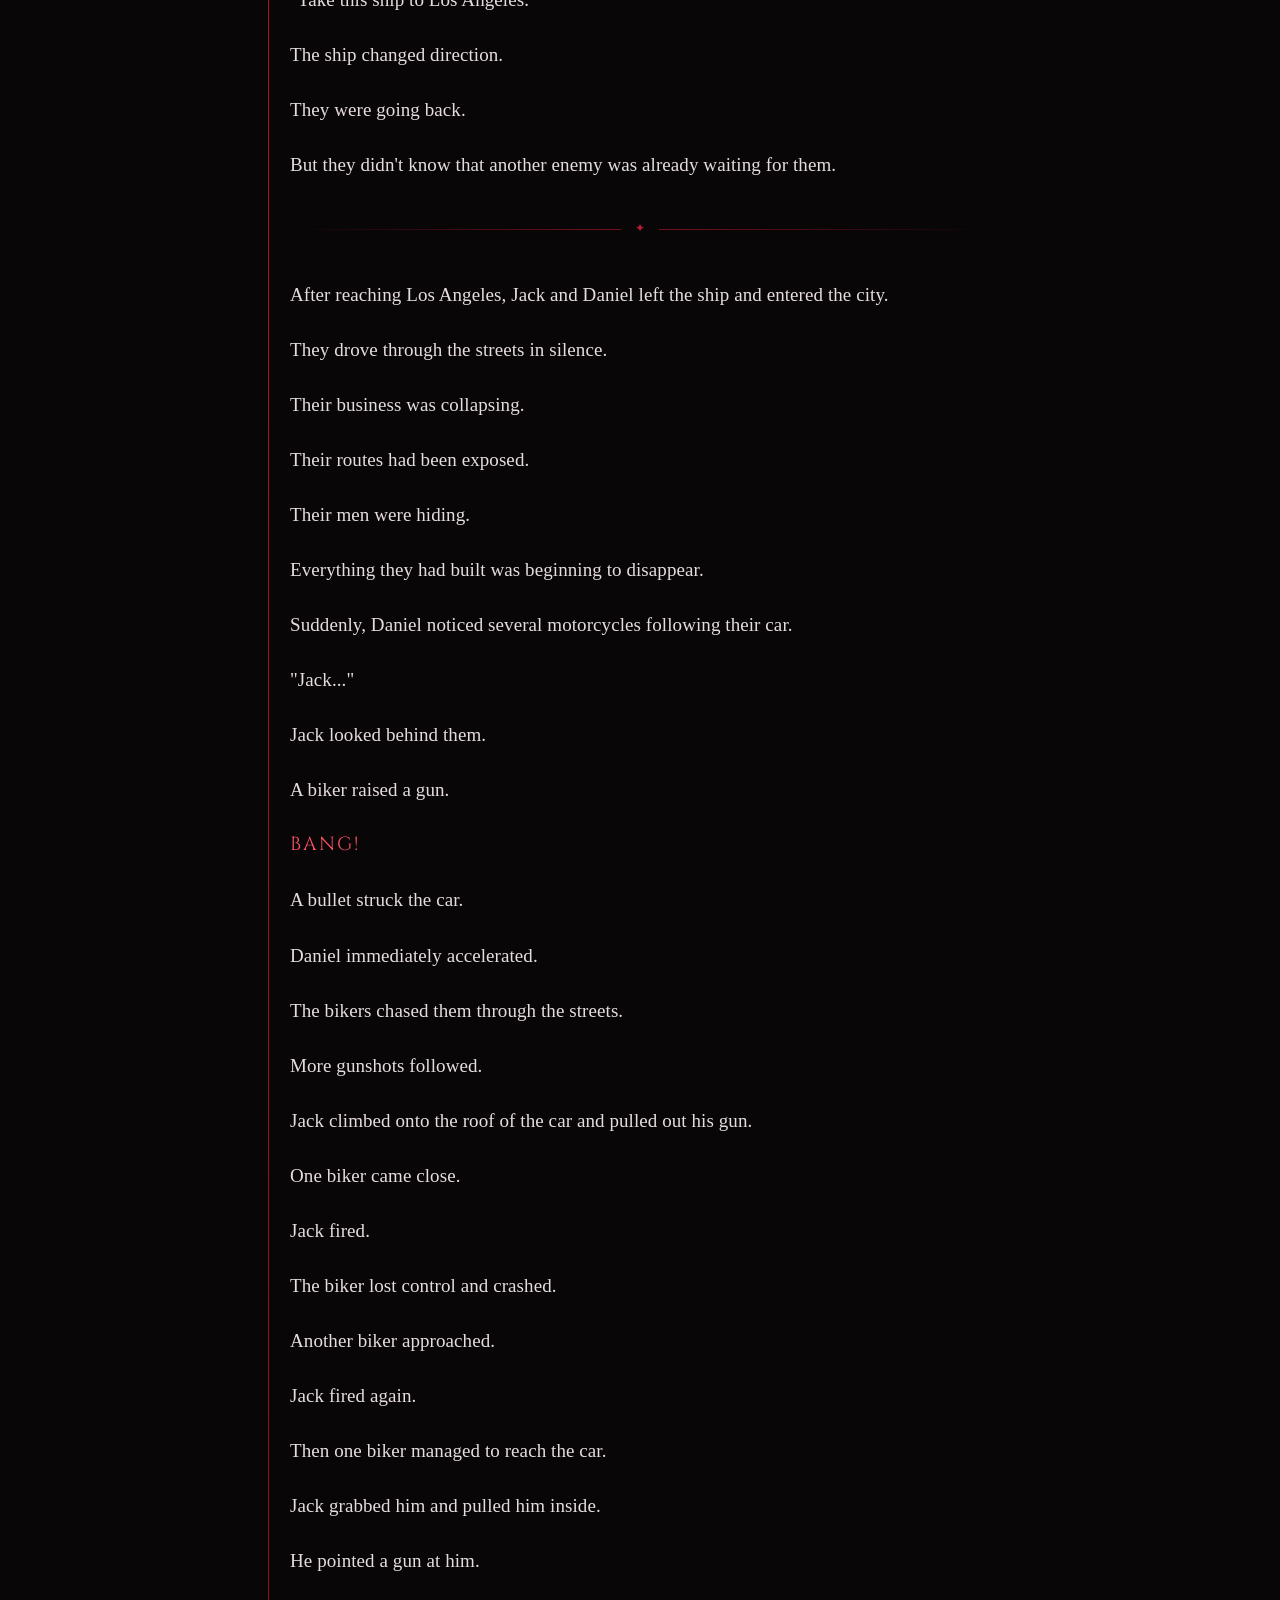
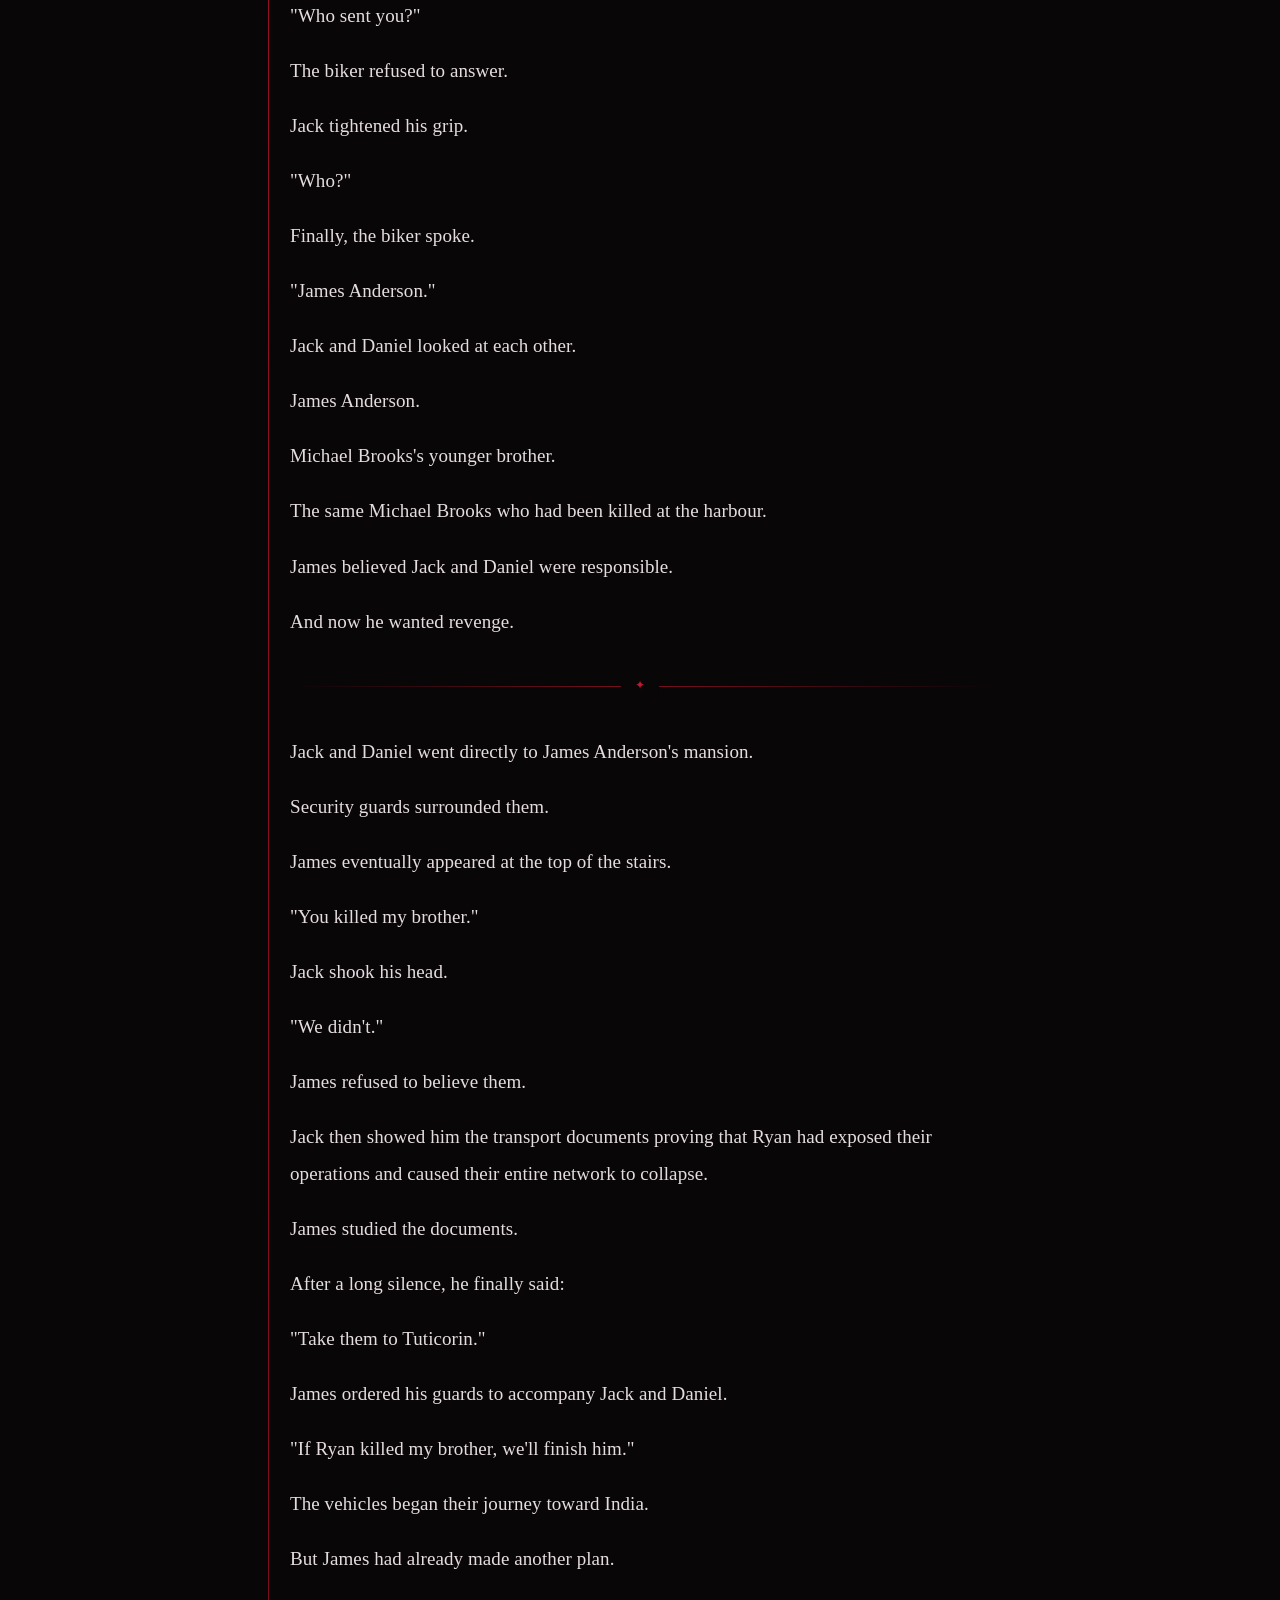
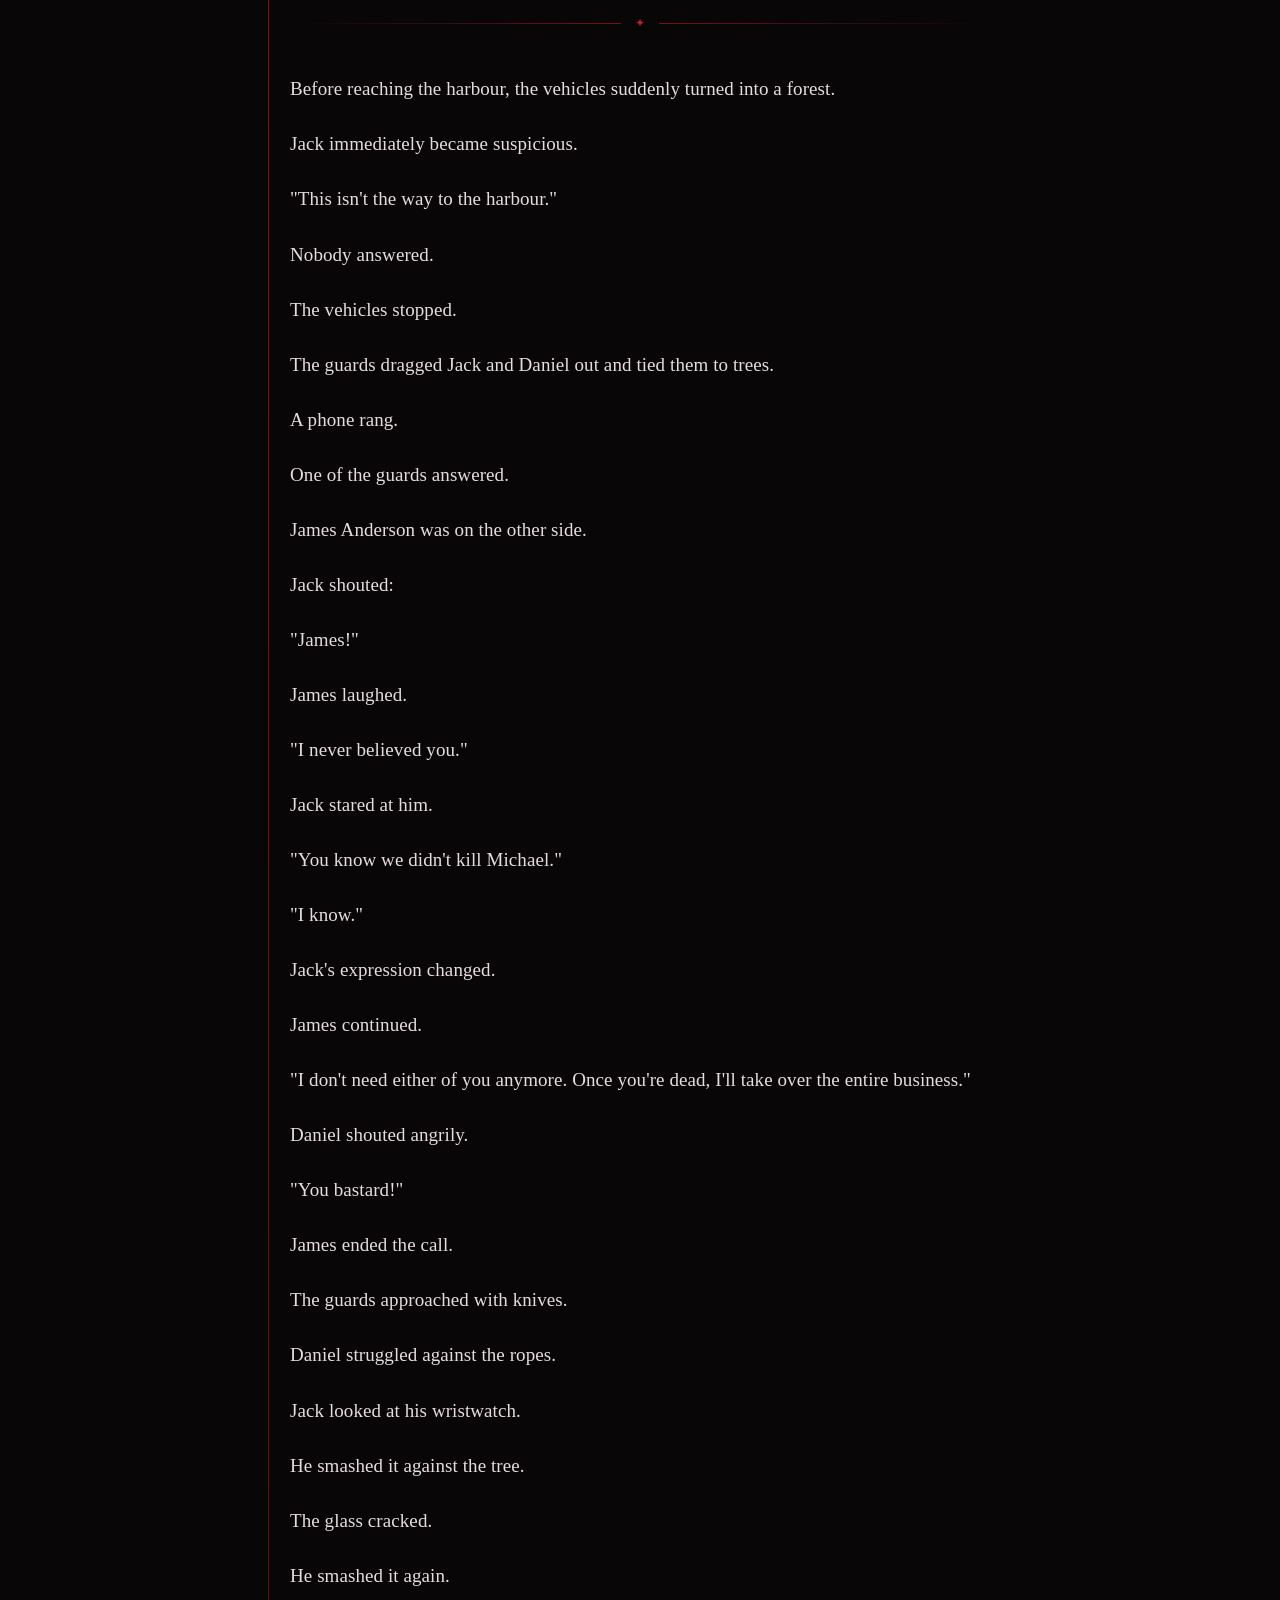
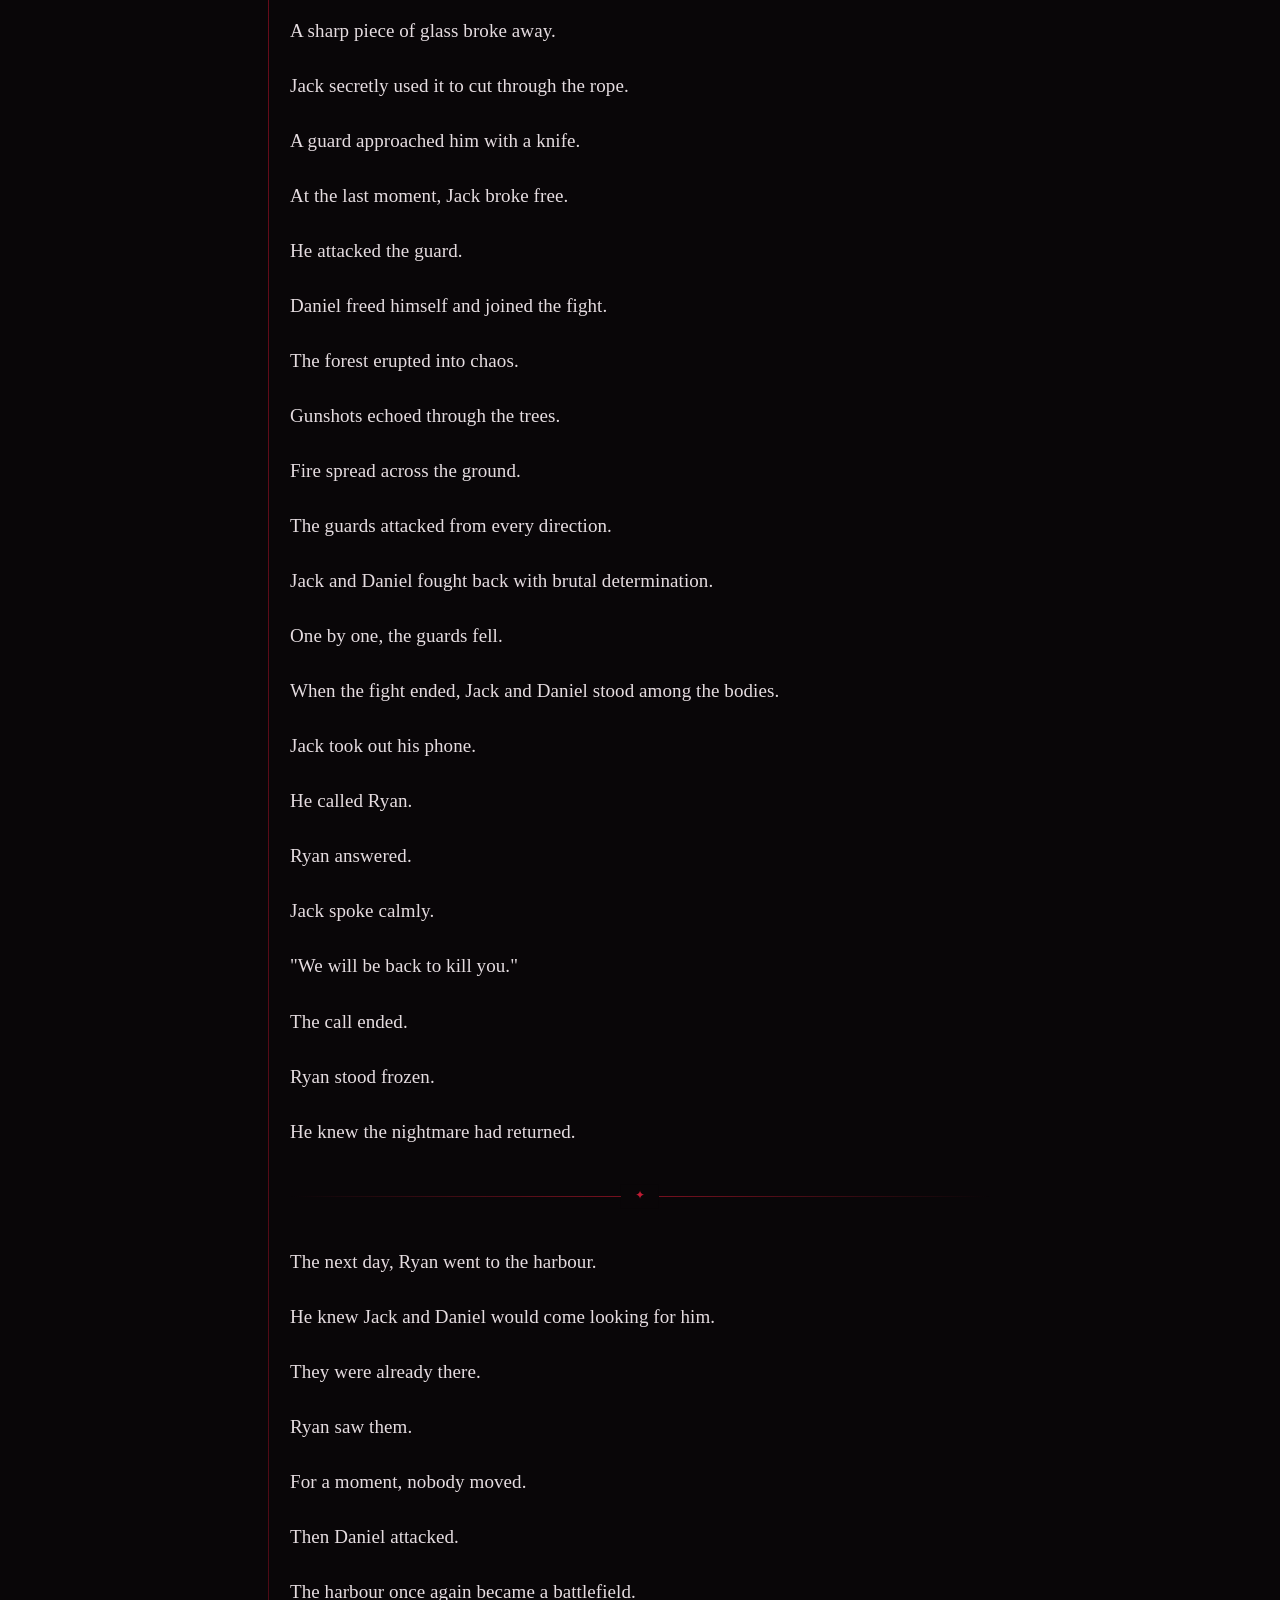
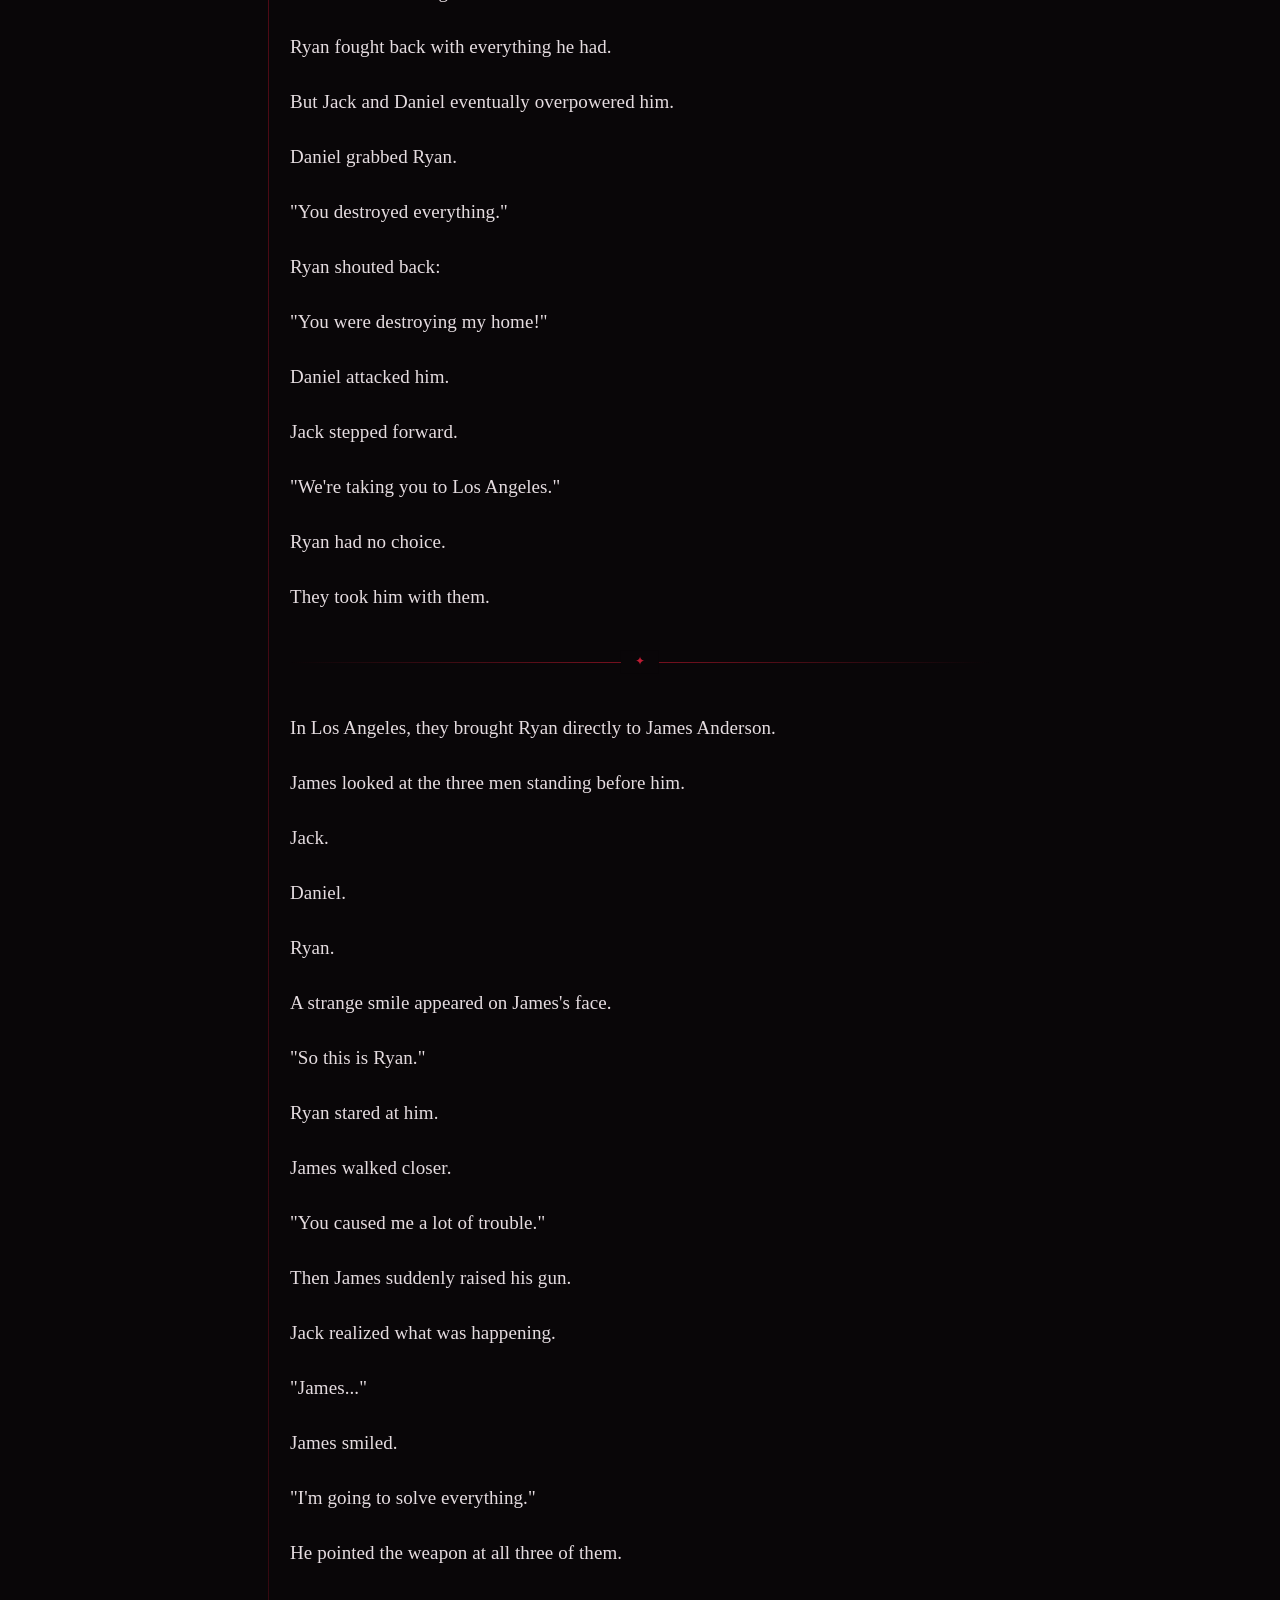
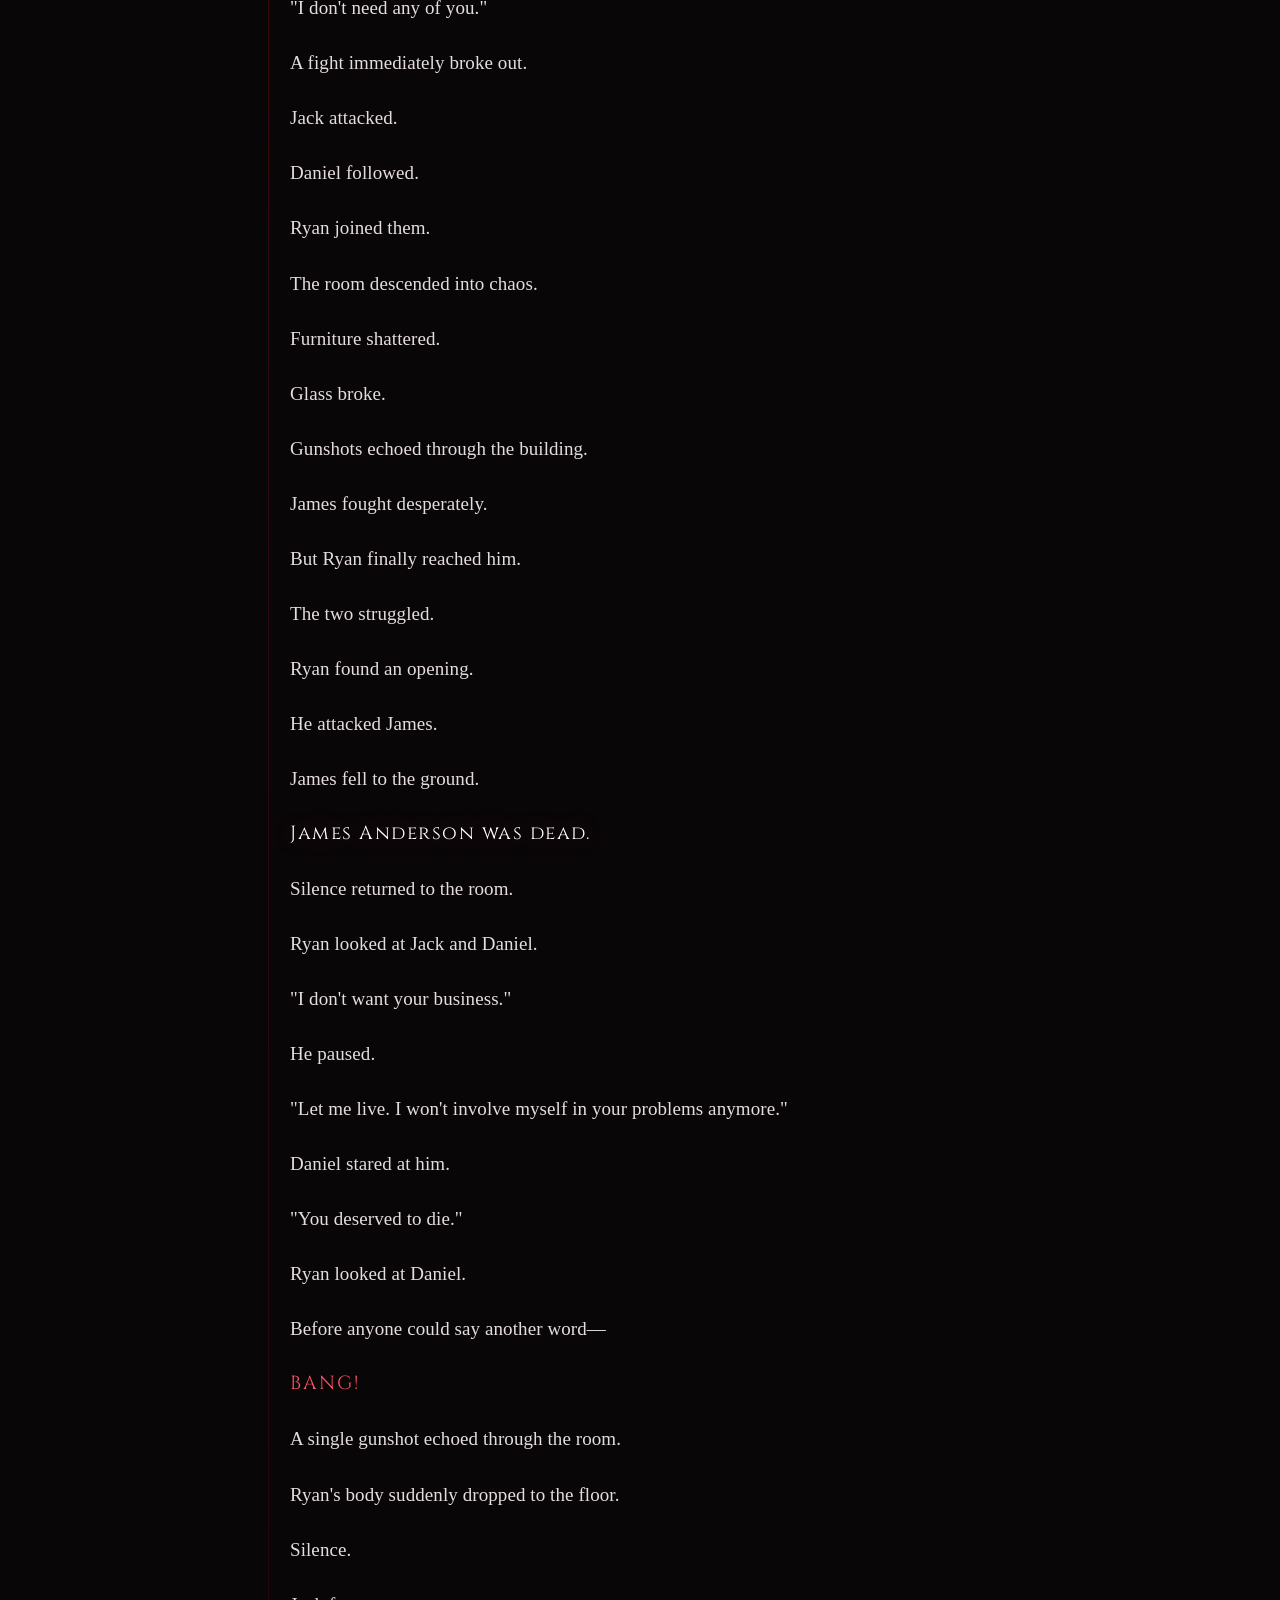
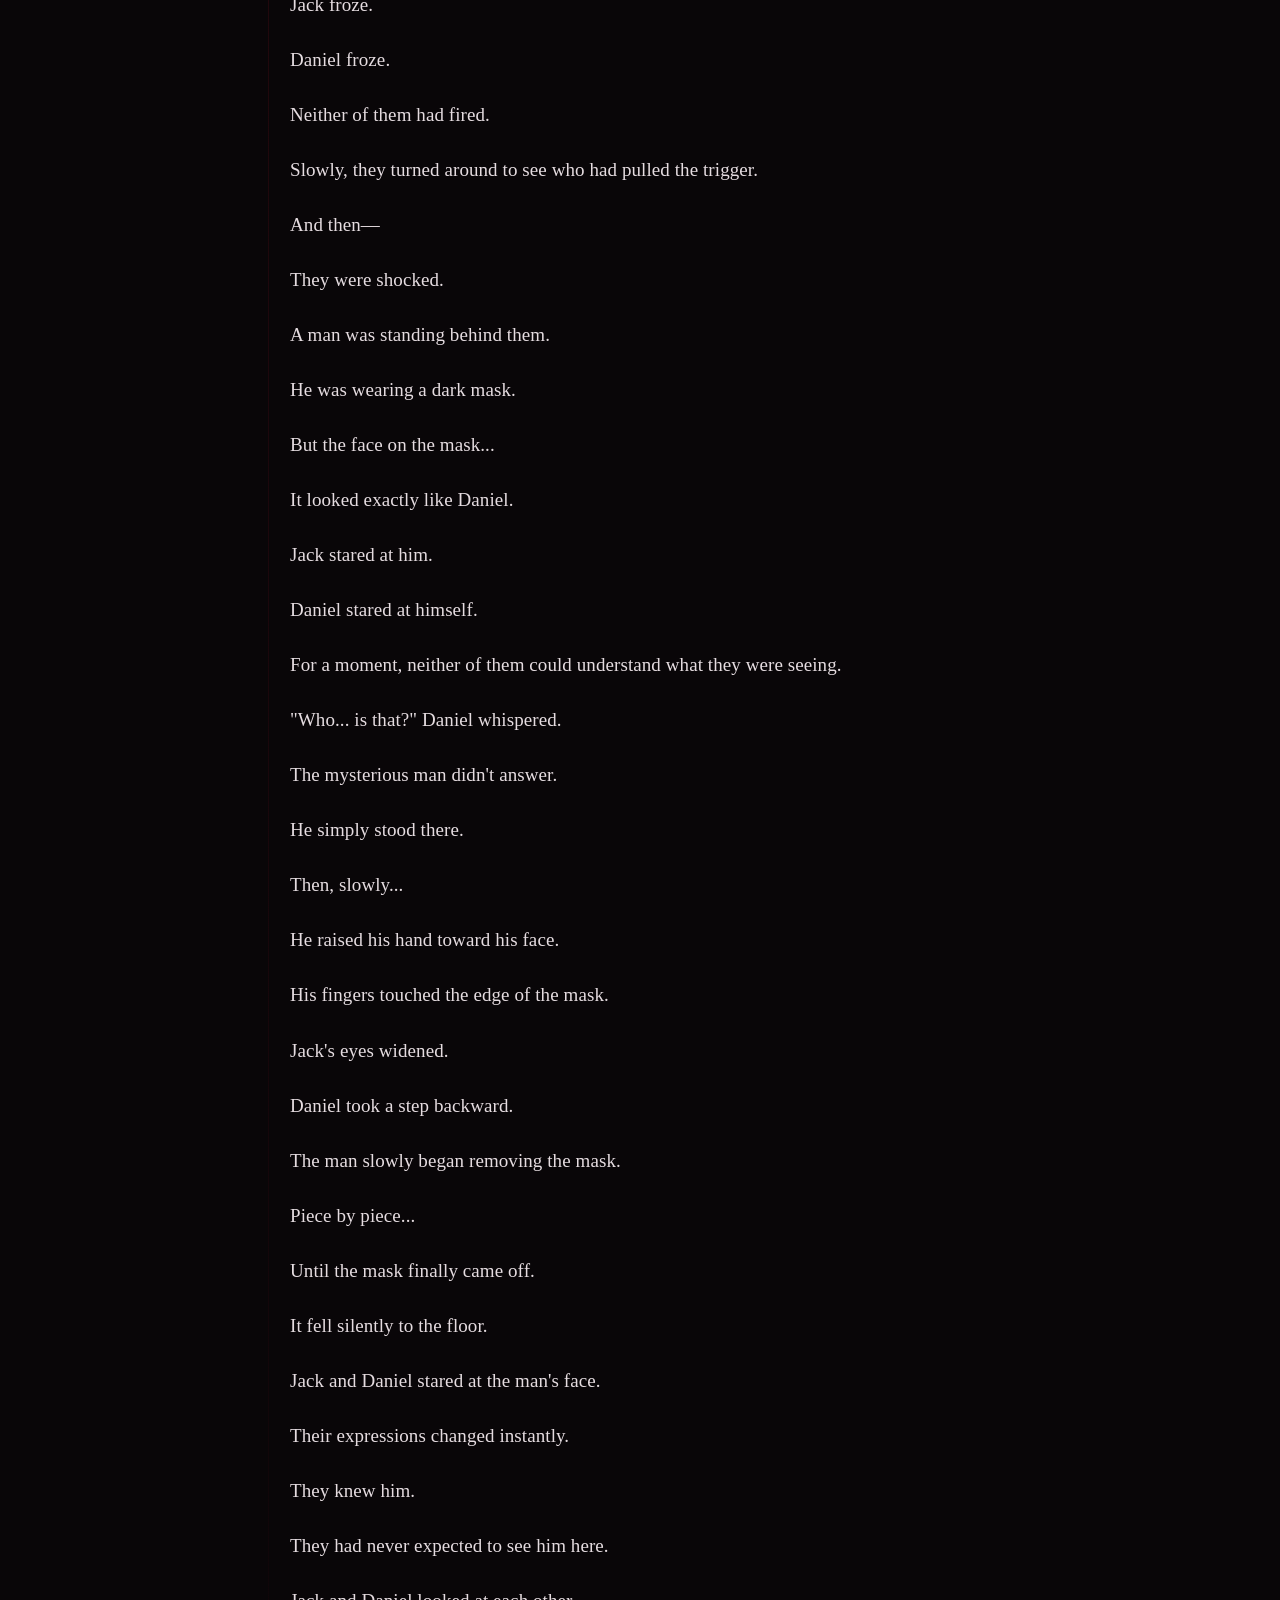
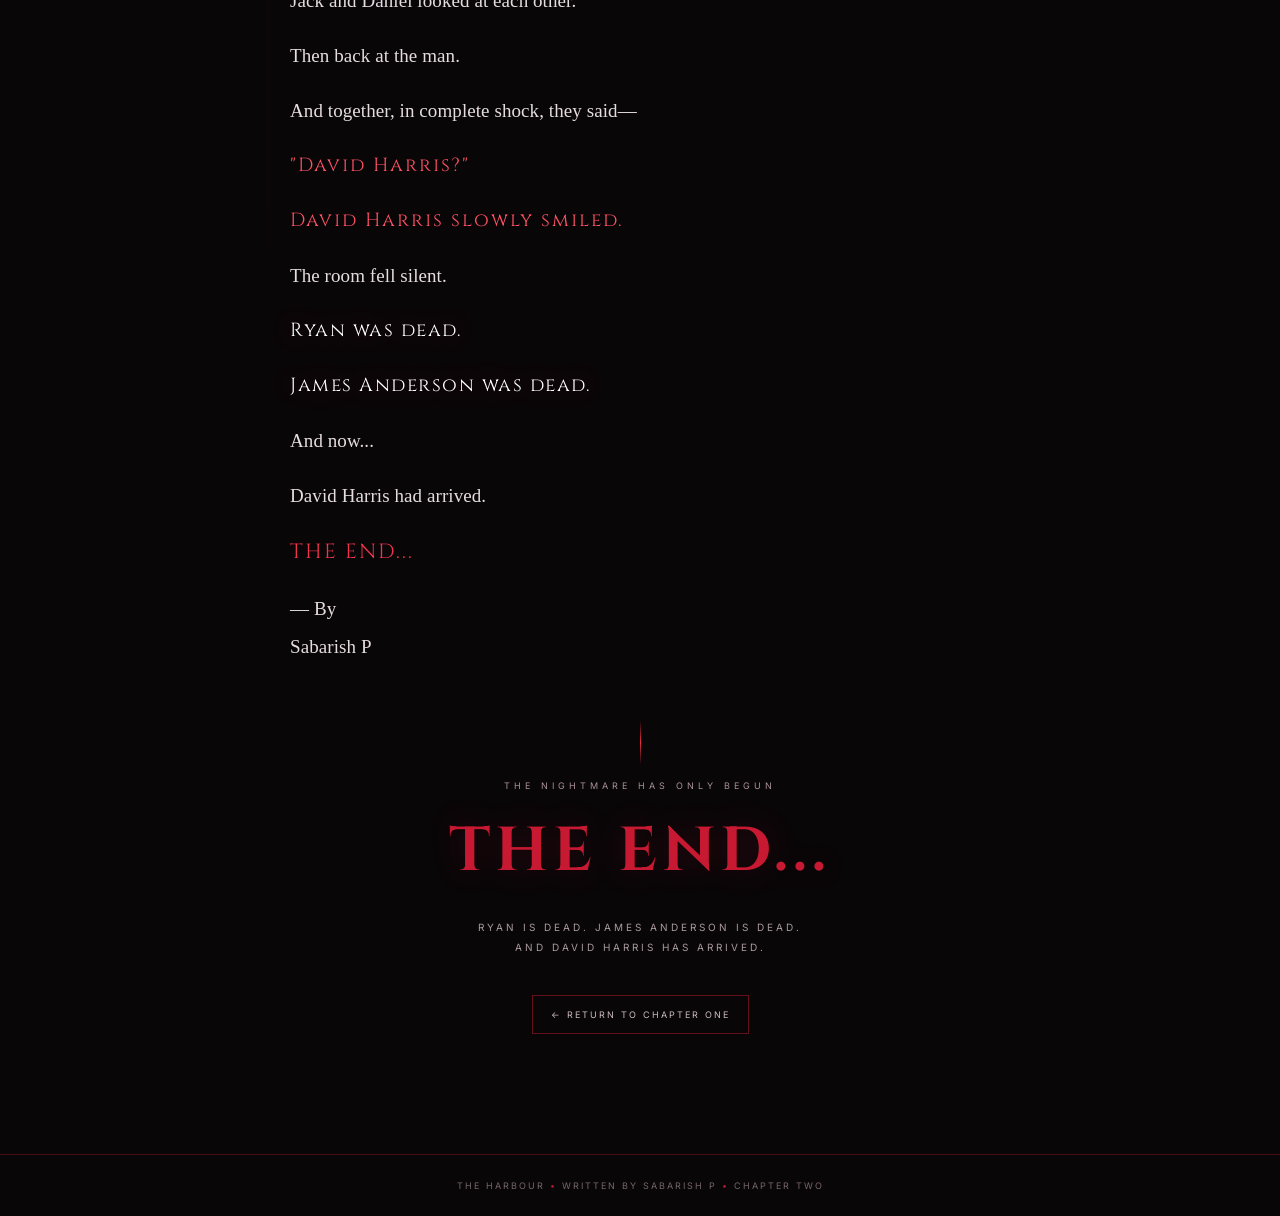
==== commit ed47ade5: "Update chapter-two.html" ====
--- a/chapter-two.html
+++ b/chapter-two.html
@@ -3,822 +3,1011 @@
 <head>
 <meta charset="UTF-8">
 <meta name="viewport" content="width=device-width, initial-scale=1.0">
-<meta name="theme-color" content="#08070a">
-
-<title>THE HARBOUR | Chapter Two — The Return</title>
-
-<link href="https://fonts.googleapis.com/css2?family=Cinzel:wght@400;500;600;700&family=Inter:wght@300;400;500;600;700&display=swap" rel="stylesheet">
+<meta name="theme-color" content="#090608">
+<meta name="description" content="The Harbour — Chapter Two: The Return, by Sabarish P.">
+<title>Chapter Two: The Return | THE HARBOUR</title>
+
+<link rel="preconnect" href="https://fonts.googleapis.com">
+<link href="https://fonts.googleapis.com/css2?family=Cinzel:wght@400;500;600;700;800&family=Inter:wght@300;400;500;600;700&display=swap" rel="stylesheet">
 
 <style>
 :root {
-    --bg: #08070a;
-    --red: #d51f32;
-    --red-light: #ff4356;
-    --white: #f5f1ed;
-    --muted: #aaa2a5;
-    --gold: #caa56b;
+    --bg: #090608;
+    --red: #b5122a;
+    --bright: #f02d43;
+    --muted: #a99ca0;
+    --white: #f3edf0;
+    --line: rgba(224,31,54,.28);
 }
 
 * {
-    margin: 0;
-    padding: 0;
     box-sizing: border-box;
 }
 
 html {
     scroll-behavior: smooth;
-    scroll-padding-top: 75px;
 }
 
 body {
+    margin: 0;
     background: var(--bg);
     color: var(--white);
     font-family: Inter, Arial, sans-serif;
-    line-height: 1.85;
     overflow-x: hidden;
 }
 
-body::after {
+body::before {
     content: "";
     position: fixed;
     inset: 0;
     pointer-events: none;
+    z-index: -2;
+    background:
+        radial-gradient(ellipse at 15% 8%, rgba(125,5,24,.3), transparent 34%),
+        radial-gradient(ellipse at 90% 42%, rgba(91,4,18,.24), transparent 36%),
+        linear-gradient(180deg, #10070b, #090608 48%, #100609);
+}
+
+.grain {
+    position: fixed;
+    inset: 0;
     z-index: 5;
-    opacity: .12;
-    background-image: url("data:image/svg+xml,%3Csvg viewBox='0 0 180 180' xmlns='http://www.w3.org/2000/svg'%3E%3Cfilter id='n'%3E%3CfeTurbulence type='fractalNoise' baseFrequency='.8' numOctaves='3' stitchTiles='stitch'/%3E%3C/filter%3E%3Crect width='100%25' height='100%25' filter='url(%23n)'/%3E%3C/svg%3E");
-}
-
-a {
-    color: inherit;
-    text-decoration: none;
-}
-
-#progress {
-    position: fixed;
-    top: 0;
-    left: 0;
-    height: 3px;
-    width: 0;
-    z-index: 100;
-    background: linear-gradient(90deg, var(--red), #ff9565);
-    box-shadow: 0 0 15px var(--red);
-}
-
-nav {
-    position: fixed;
-    z-index: 50;
-    top: 3px;
-    left: 0;
-    width: 100%;
-    padding: 15px clamp(15px, 5vw, 65px);
+    pointer-events: none;
+    opacity: .10;
+    background-image: url("data:image/svg+xml,%3Csvg viewBox='0 0 180 180' xmlns='http://www.w3.org/2000/svg'%3E%3Cfilter id='n'%3E%3CfeTurbulence type='fractalNoise' baseFrequency='.9' numOctaves='3' stitchTiles='stitch'/%3E%3C/filter%3E%3Crect width='100%25' height='100%25' filter='url(%23n)' opacity='.28'/%3E%3C/svg%3E");
+}
+
+.topbar {
+    position: relative;
+    z-index: 2;
     display: flex;
+    justify-content: space-between;
     align-items: center;
-    justify-content: space-between;
-    gap: 12px;
-    background: #08070add;
-    backdrop-filter: blur(14px);
-    border-bottom: 1px solid #ffffff12;
-}
-
-.logo {
+    padding: 22px clamp(18px, 5vw, 70px);
+    border-bottom: 1px solid var(--line);
+    background: rgba(8,5,7,.72);
+}
+
+.brand {
     font-family: Cinzel, serif;
+    font-weight: 700;
+    letter-spacing: 4px;
     font-size: 13px;
-    font-weight: 700;
-    letter-spacing: 3px;
-}
-
-.logo span {
-    color: var(--red-light);
-}
-
-.nav-right {
-    display: flex;
-    align-items: center;
-    gap: 13px;
-    color: #d4cdd0;
-    font-size: 10px;
-    letter-spacing: 1px;
-    text-transform: uppercase;
-}
-
-.back {
-    border: 1px solid #ffffff35;
-    padding: 7px 11px;
-    transition: .3s;
-}
-
-.back:hover {
-    border-color: var(--red-light);
-    background: #d51f3222;
+}
+
+.toplabel {
+    font-size: 9px;
+    letter-spacing: 2px;
+    color: #c9aeb3;
 }
 
 .hero {
-    min-height: 94vh;
-    padding: 130px 20px 85px;
-    position: relative;
-    overflow: hidden;
+    min-height: 70vh;
     display: flex;
     align-items: center;
     justify-content: center;
     text-align: center;
-    background:
-        radial-gradient(ellipse at 50% 75%, #74131d77, transparent 48%),
-        linear-gradient(#080c16, #170a10 65%, #08070a);
+    padding: 90px 22px 80px;
+    position: relative;
+    overflow: hidden;
+    border-bottom: 1px solid var(--line);
 }
 
 .hero::before {
     content: "";
     position: absolute;
-    inset: 0;
-    background:
-        linear-gradient(transparent 50%, #08070a),
-        repeating-linear-gradient(
-            110deg,
-            transparent 0 75px,
-            #ffffff05 76px 77px
-        );
-}
-
-.moon {
-    position: absolute;
-    top: 15%;
-    right: 15%;
-    width: clamp(65px, 11vw, 145px);
-    aspect-ratio: 1;
+    width: min(700px, 100vw);
+    height: min(700px, 100vw);
+    border: 1px solid rgba(202,18,42,.12);
     border-radius: 50%;
-    background: radial-gradient(circle at 35% 30%, #fff6df, #a99da4 65%, #42353d);
-    opacity: .6;
-    box-shadow: 0 0 75px #ffb9a522;
-}
-
-.sea {
-    position: absolute;
-    bottom: 0;
-    left: -10%;
-    width: 120%;
-    height: 34%;
-    background: repeating-linear-gradient(
-        178deg,
-        transparent 0 13px,
-        #e9a7a71b 14px 15px,
-        transparent 16px 26px
-    );
-    opacity: .7;
-    transform: perspective(250px) rotateX(12deg);
-}
-
-.ship {
-    position: absolute;
-    bottom: 24%;
-    left: 50%;
-    transform: translateX(-50%);
-    width: min(65vw, 500px);
-    height: 90px;
-    opacity: .8;
-}
-
-.ship::before {
+    box-shadow:
+        0 0 0 45px rgba(202,18,42,.025),
+        0 0 0 100px rgba(202,18,42,.02);
+    animation: pulse 7s ease-in-out infinite;
+}
+
+.hero::after {
     content: "";
     position: absolute;
-    bottom: 0;
-    left: 3%;
-    width: 94%;
-    height: 25px;
-    background: #030307;
-    clip-path: polygon(0 0, 100% 0, 88% 100%, 12% 100%);
-}
-
-.ship::after {
-    content: "";
-    position: absolute;
-    bottom: 23px;
-    left: 25%;
-    width: 48%;
-    height: 55px;
-    background: repeating-linear-gradient(
-        90deg,
-        #08080c 0 18px,
-        #b53c452b 19px 21px
-    );
-    clip-path: polygon(0 100%, 0 25%, 18% 25%, 18% 0, 65% 0, 65% 30%, 100% 30%, 100% 100%);
-}
-
-.hero-content {
+    inset: 0;
+    background: linear-gradient(90deg, transparent, rgba(122,7,26,.11), transparent);
+    pointer-events: none;
+}
+
+.hero-inner {
     position: relative;
-    z-index: 2;
-    animation: rise 1.2s ease both;
+    z-index: 1;
+    max-width: 850px;
 }
 
 .eyebrow {
     font-size: 10px;
     letter-spacing: 5px;
-    text-transform: uppercase;
-    color: #ff8790;
-    margin-bottom: 22px;
-}
-
-h1 {
-    font-family: Cinzel, Georgia, serif;
-    font-weight: 500;
-    font-size: clamp(39px, 9vw, 94px);
-    letter-spacing: clamp(3px, 1.3vw, 13px);
-    line-height: 1.15;
-    text-shadow: 0 0 35px #d51f3233;
-}
-
-h1 span {
+    color: #e44859;
+    font-weight: 700;
+    margin-bottom: 24px;
+}
+
+.hero h1 {
+    font-family: Cinzel, serif;
+    font-size: clamp(42px, 9vw, 96px);
+    line-height: 1.05;
+    letter-spacing: clamp(3px, 1vw, 10px);
+    margin: 0;
+    text-shadow: 0 0 32px rgba(200,16,39,.3);
+}
+
+.hero h1 span {
     display: block;
-    color: var(--red-light);
-    font-size: .43em;
-    letter-spacing: clamp(5px, 1.5vw, 16px);
+    color: #bd172f;
+    font-size: .48em;
+    letter-spacing: clamp(6px, 1.5vw, 14px);
     margin-top: 20px;
 }
 
-.rule {
-    width: 90px;
-    height: 1px;
-    margin: 27px auto;
-    background: linear-gradient(90deg, transparent, var(--red-light), transparent);
+.hero-rule {
+    height: 2px;
+    width: 100px;
+    background: linear-gradient(90deg, transparent, var(--bright), transparent);
+    margin: 35px auto;
 }
 
 .hero p {
     font-size: 11px;
     letter-spacing: 3px;
-    text-transform: uppercase;
-    color: #d1c6c7;
-}
-
-.hero .author {
-    color: var(--gold);
-    margin-top: 24px;
-}
-
-.button {
-    display: inline-block;
-    margin-top: 35px;
-    padding: 12px 23px;
-    border: 1px solid #ff435677;
-    font-size: 10px;
+    color: #b9a7ac;
+    line-height: 1.8;
+}
+
+.scroll-cue {
+    margin-top: 55px;
+    font-size: 9px;
+    letter-spacing: 3px;
+    color: #866f76;
+    animation: float 2.5s ease-in-out infinite;
+}
+
+main {
+    max-width: 900px;
+    margin: 0 auto;
+    padding: 20px 22px 100px;
+}
+
+.story-note {
+    max-width: 650px;
+    margin: 44px auto 55px;
+    text-align: center;
+    color: #b9aeb1;
+    font-size: 12px;
+    line-height: 1.9;
+}
+
+.story-note strong {
+    color: #e24b5b;
     letter-spacing: 2px;
-    text-transform: uppercase;
-    transition: .3s;
-}
-
-.button:hover {
-    background: var(--red);
-    box-shadow: 0 0 30px #d51f3255;
-}
-
-.content {
-    width: min(760px, calc(100% - 38px));
-    margin: auto;
-}
-
-.intro {
-    padding: 70px 0 30px;
+    font-size: 9px;
+    display: block;
+    margin-bottom: 10px;
+}
+
+.story {
+    position: relative;
+    max-width: 700px;
+    margin: 0 auto;
+    font-family: Georgia, "Times New Roman", serif;
+    font-size: clamp(16px, 2.2vw, 19px);
+    line-height: 1.95;
+    letter-spacing: .08px;
+    color: #e5dce0;
+}
+
+.story::before {
+    content: "";
+    position: absolute;
+    left: -22px;
+    top: 0;
+    bottom: 0;
+    width: 1px;
+    background: linear-gradient(
+        transparent,
+        var(--red) 12%,
+        rgba(181,18,42,.18) 80%,
+        transparent
+    );
+}
+
+.story p {
+    margin: 0 0 18px;
+    white-space: pre-line;
+    overflow-wrap: anywhere;
+}
+
+.story .scene-break {
+    height: 1px;
+    width: 100%;
+    margin: 46px 0;
+    background: linear-gradient(90deg, transparent, rgba(201,25,48,.6), transparent);
+    position: relative;
+}
+
+.story .scene-break::after {
+    content: "✦";
+    position: absolute;
+    left: 50%;
+    top: 50%;
+    transform: translate(-50%, -50%);
+    padding: 0 14px;
+    background: var(--bg);
+    color: #bd1b33;
+    font-size: 12px;
+}
+
+.story .impact {
+    color: #ff5264;
+    font-family: Cinzel, serif;
+    letter-spacing: 2px;
+}
+
+.story .reveal {
+    color: #fff;
+    text-shadow: 0 0 22px rgba(233,28,54,.38);
+    font-family: Cinzel, serif;
+    letter-spacing: 1.5px;
+}
+
+.story .final-line {
+    font-family: Cinzel, serif;
+    color: #ef344b;
+    letter-spacing: 2px;
+    font-size: 1.08em;
+}
+
+.end-card {
     text-align: center;
-}
-
-.kicker {
-    color: var(--red-light);
-    font-size: 10px;
+    padding: 85px 18px 20px;
+    margin-top: 30px;
+    position: relative;
+}
+
+.end-card::before {
+    content: "";
+    position: absolute;
+    left: 50%;
+    top: 25px;
+    height: 45px;
+    width: 1px;
+    background: linear-gradient(transparent, var(--bright), transparent);
+}
+
+.end-kicker {
+    color: #a99299;
+    font-size: 9px;
     letter-spacing: 4px;
-    text-transform: uppercase;
-    margin-bottom: 15px;
-}
-
-.intro h2,
-.next h2 {
+    margin-bottom: 18px;
+}
+
+.end-card h2 {
     font-family: Cinzel, serif;
-    font-size: clamp(22px, 4vw, 34px);
-    font-weight: 500;
-    letter-spacing: 2px;
-}
-
-.intro p {
-    color: var(--muted);
-    font-size: 14px;
-    margin-top: 15px;
-}
-
-.story {
-    padding: 25px 0 80px;
-}
-
-.scene {
-    margin: 25px 0 55px;
-    opacity: 0;
-    transform: translateY(24px);
-    transition: opacity .8s ease, transform .8s ease;
-}
-
-.scene.visible {
-    opacity: 1;
-    transform: translateY(0);
-}
-
-.scene-label {
-    display: flex;
-    align-items: center;
-    gap: 12px;
-    color: #ff737f;
+    font-size: clamp(32px, 7vw, 62px);
+    letter-spacing: 5px;
+    margin: 0;
+    color: #c81932;
+    text-shadow: 0 0 30px rgba(200,25,50,.22);
+}
+
+.end-card p {
     font-size: 10px;
     letter-spacing: 3px;
-    text-transform: uppercase;
-    margin-bottom: 19px;
-}
-
-.scene-label::after {
-    content: "";
-    height: 1px;
-    flex: 1;
-    background: linear-gradient(90deg, #c21e2b88, transparent);
-}
-
-.scene h3 {
-    font-family: Cinzel, serif;
-    font-size: clamp(18px, 3vw, 23px);
-    font-weight: 500;
-    letter-spacing: 1px;
-    margin-bottom: 18px;
-}
-
-.scene p {
-    font-size: 15px;
-    color: #d4ced0;
-    margin-bottom: 17px;
-}
-
-.dialogue {
-    margin: 23px 0;
-    padding: 12px 18px;
-    border-left: 2px solid var(--red);
-    background: linear-gradient(90deg, #c21e2b18, transparent);
+    color: #a99aa0;
+    line-height: 2;
+    margin-top: 24px;
+}
+
+.back-link {
+    display: inline-block;
+    margin-top: 28px;
+    color: #cdbcc1;
+    text-decoration: none;
+    font-size: 9px;
+    letter-spacing: 2px;
+    border: 1px solid rgba(210,30,51,.45);
+    padding: 13px 18px;
+    transition: .25s;
+}
+
+.back-link:hover {
+    background: #78101f;
     color: white;
-    font-family: Cinzel, Georgia, serif;
-    font-size: clamp(15px, 2.5vw, 19px);
-}
-
-.impact {
-    width: 70%;
-    height: 1px;
-    margin: 45px auto;
-    background: linear-gradient(90deg, transparent, #c21e2b99, transparent);
-}
-
-.scene-card {
-    margin: 28px 0;
-    padding: 25px;
-    border: 1px solid #ffffff19;
-    background: radial-gradient(ellipse at top right, #c21e2b28, transparent 60%), #100c11;
-}
-
-.scene-card small {
-    color: var(--red-light);
-    text-transform: uppercase;
-    letter-spacing: 3px;
-}
-
-.scene-card h4 {
-    font-family: Cinzel, serif;
-    font-size: clamp(20px, 4vw, 29px);
-    font-weight: 500;
-    margin-top: 8px;
-}
-
-.finale {
+    border-color: #ef344b;
+}
+
+footer {
+    border-top: 1px solid var(--line);
+    padding: 25px 18px;
     text-align: center;
-    padding: 75px 20px;
-    border-top: 1px solid #ffffff12;
-    border-bottom: 1px solid #ffffff12;
-    background: radial-gradient(ellipse at 50% 10%, #76121c55, transparent 65%), #0c090d;
-}
-
-.finale .small-title {
-    color: var(--red-light);
-    font-size: 10px;
-    letter-spacing: 4px;
-    text-transform: uppercase;
-}
-
-.quote {
-    max-width: 700px;
-    margin: 30px auto;
-    font-family: Cinzel, serif;
-    font-size: clamp(18px, 4vw, 29px);
-    line-height: 1.7;
-    color: #f6dede;
-}
-
-.mask {
-    position: relative;
-    overflow: hidden;
-    width: min(620px, 100%);
-    min-height: 100px;
-    padding: 25px 15px;
-    margin: 30px auto;
-    display: flex;
-    align-items: center;
-    justify-content: center;
-    border: 1px solid #c21e2b66;
-    background: linear-gradient(120deg, #190b11, #07070b, #190b11);
-}
-
-.mask::after {
-    content: "";
-    position: absolute;
-    top: 0;
-    left: -120%;
-    width: 80%;
-    height: 100%;
-    background: linear-gradient(90deg, transparent, #ff344733, transparent);
-    animation: scan 4s ease-in-out infinite;
-}
-
-.mask span {
-    position: relative;
-    z-index: 1;
-    font-family: Cinzel, serif;
-    font-size: clamp(22px, 5vw, 37px);
-    letter-spacing: 3px;
-    text-shadow: 0 0 20px #ff344755;
-}
-
-.end-title {
-    margin-top: 30px;
-    color: var(--red-light);
-    font-family: Cinzel, serif;
-    font-size: clamp(32px, 7vw, 63px);
-    letter-spacing: 5px;
-}
-
-.credit {
-    color: var(--gold);
-    font-size: 11px;
-    letter-spacing: 3px;
-}
-
-.next {
-    text-align: center;
-    padding: 65px 20px;
-}
-
-.next p {
-    color: var(--muted);
-    font-size: 11px;
-    letter-spacing: 3px;
-    text-transform: uppercase;
-}
-
-.next h2 {
-    margin: 12px 0;
-}
-
-.coming {
-    display: inline-block;
-    margin-top: 15px;
-    padding: 10px 17px;
-    border: 1px solid #ffffff2b;
-    color: #b8b2b5;
-    font-size: 10px;
-    letter-spacing: 3px;
-}
-
-footer {
-    padding: 25px 15px;
-    text-align: center;
-    border-top: 1px solid #ffffff10;
-    color: #777179;
-    font-size: 10px;
+    color: #76666c;
+    font-size: 9px;
     letter-spacing: 2px;
 }
 
 footer span {
-    color: var(--red-light);
-}
-
-#topBtn {
-    position: fixed;
-    right: 18px;
-    bottom: 20px;
-    z-index: 20;
-    padding: 10px 13px;
-    border: 1px solid #ffffff40;
-    background: #0b090ddd;
-    color: white;
-    cursor: pointer;
-    opacity: 0;
-    pointer-events: none;
-    transition: .3s;
-}
-
-#topBtn.show {
-    opacity: 1;
-    pointer-events: auto;
-}
-
-@keyframes rise {
-    from { opacity: 0; transform: translateY(25px); }
-    to { opacity: 1; transform: translateY(0); }
-}
-
-@keyframes scan {
-    0%, 25% { left: -120%; }
-    65%, 100% { left: 150%; }
-}
-
-@media(max-width: 600px) {
-    nav { padding: 13px 12px; }
-    .logo { font-size: 10px; letter-spacing: 2px; }
-    .nav-right { gap: 7px; font-size: 9px; }
-    .back { padding: 6px 8px; }
-    .hero { min-height: 85vh; }
-    .moon { right: 8%; }
-    .ship { width: 85vw; }
-    .scene p { font-size: 14px; }
-    .scene-card { padding: 20px; }
-}
-
-@media(prefers-reduced-motion: reduce) {
-    *, *::before, *::after {
+    color: #b11b30;
+}
+
+@keyframes pulse {
+    0%, 100% {
+        transform: scale(.96);
+        opacity: .5;
+    }
+
+    50% {
+        transform: scale(1.04);
+        opacity: 1;
+    }
+}
+
+@keyframes float {
+    0%, 100% {
+        transform: translateY(0);
+    }
+
+    50% {
+        transform: translateY(6px);
+    }
+}
+
+@media (max-width: 600px) {
+    .hero {
+        min-height: 58vh;
+        padding-top: 70px;
+    }
+
+    .topbar {
+        padding: 18px;
+    }
+
+    .toplabel {
+        font-size: 8px;
+    }
+
+    .story {
+        line-height: 1.85;
+    }
+
+    .story::before {
+        left: -12px;
+    }
+
+    .story-note {
+        font-size: 11px;
+    }
+
+    .hero p {
+        font-size: 9px;
+        letter-spacing: 2px;
+    }
+}
+
+@media (prefers-reduced-motion: reduce) {
+    *,
+    *::before,
+    *::after {
         animation: none !important;
         scroll-behavior: auto !important;
-        transition: none !important;
-    }
-    .scene { opacity: 1; transform: none; }
+    }
 }
 </style>
 </head>
 
 <body>
 
-<div id="progress"></div>
-
-<nav>
-    <a href="index.html" class="logo">THE <span>HARBOUR</span></a>
-    <div class="nav-right">
-        <span>Chapter II</span>
-        <a href="index.html" class="back">← Chapter One</a>
+<div class="grain"></div>
+
+<header class="topbar">
+    <div class="brand">THE HARBOUR</div>
+    <div class="toplabel">A CRIME THRILLER · CHAPTER 02</div>
+</header>
+
+<section class="hero">
+    <div class="hero-inner">
+        <div class="eyebrow">THE STORY CONTINUES</div>
+
+        <h1>
+            THE RETURN
+            <span>CHAPTER TWO</span>
+        </h1>
+
+        <div class="hero-rule"></div>
+
+        <p>REVENGE NEVER SLEEPS. THE PAST NEVER STAYS BURIED.</p>
+
+        <div class="scroll-cue">
+            SCROLL TO ENTER THE DARKNESS ↓
+        </div>
     </div>
-</nav>
-
-<header class="hero">
-    <div class="moon"></div>
-    <div class="sea"></div>
-    <div class="ship"></div>
-
-    <div class="hero-content">
-        <div class="eyebrow">Every return has a price</div>
-        <h1>THE HARBOUR
-            <span>THE RETURN</span>
-        </h1>
-        <div class="rule"></div>
-        <p>Chapter Two · A Crime Thriller</p>
-        <p class="author">— BY SABARISH P</p>
-        <a href="#opening" class="button">Enter the Story ↓</a>
+</section>
+
+<main>
+
+    <div class="story-note">
+        <strong>PREVIOUSLY IN THE HARBOUR</strong>
+        After the chaos surrounding Ryan's exposure of the transport network,
+        the fate of Jack Wilson and Daniel Carter remained uncertain.
+        The sea holds the next answer.
     </div>
-</header>
-
-<section class="intro content" id="opening">
-    <div class="kicker">Previously, at the harbour...</div>
-    <h2>THE PAST NEVER STAYS BURIED.</h2>
-    <p>Jack Wilson and Daniel Carter survived the fire. But survival was only the beginning. Across the ocean, old enemies are waiting—and the next move will change everything.</p>
-</section>
-
-<main class="story content">
-
-    <section class="scene">
-        <div class="scene-label">Scene 01 · Open Water</div>
-        <h3>THE LONG WAY BACK</h3>
-
-        <p>The sea stretched endlessly around the small boat. Jack Wilson and Daniel Carter sat exhausted, their clothes soaked and their bodies battered by the waves. Behind them lay the harbour, the fire, and the secrets that had nearly cost them their lives.</p>
-
-        <p>Hours passed before the shape of an international cargo ship appeared through the mist. With the last of their strength, they signalled to the crew and were pulled aboard.</p>
-
-        <p>Jack stood at the railing, watching the water disappear beneath the ship. Daniel came to stand beside him.</p>
-
-        <div class="dialogue">“Where now?” Daniel asked.</div>
-
-        <p>Jack looked toward the horizon.</p>
-
-        <div class="dialogue">“Los Angeles. We have unfinished business.”</div>
-
-        <p>The ship turned west. Neither man knew what was waiting for them on the other side of the world.</p>
+
+    <article class="story" id="story"></article>
+
+    <section class="end-card">
+        <div class="end-kicker">THE NIGHTMARE HAS ONLY BEGUN</div>
+
+        <h2>THE END...</h2>
+
+        <p>
+            RYAN IS DEAD. JAMES ANDERSON IS DEAD.<br>
+            AND DAVID HARRIS HAS ARRIVED.
+        </p>
+
+        <a class="back-link" href="index.html">
+            ← RETURN TO CHAPTER ONE
+        </a>
     </section>
 
-    <div class="impact"></div>
-
-    <section class="scene">
-        <div class="scene-label">Scene 02 · Los Angeles</div>
-        <h3>THE MESSAGE IN THE STREETS</h3>
-
-        <p>Los Angeles welcomed them with restless traffic, neon lights, and a city that never seemed to sleep. Jack and Daniel were driving through the city when several bikers suddenly surrounded their car.</p>
-
-        <p>Metal struck glass. The street erupted into chaos. Jack fought his way out and caught one of the bikers before he could escape.</p>
-
-        <p>Jack grabbed him by the jacket and stared directly into his eyes.</p>
-
-        <div class="dialogue">“Who sent you?”</div>
-
-        <p>The biker hesitated. Jack tightened his grip.</p>
-
-        <div class="dialogue">“James Anderson,” the biker finally said. “Michael Brooks's younger brother.”</div>
-
-        <p>For a moment, Jack said nothing. Michael was dead, but his name was still pulling people into the darkness. James had inherited more than his brother's fortune. He had inherited his grudges.</p>
-
-        <p>Jack released the biker and turned to Daniel.</p>
-
-        <div class="dialogue">“Take me to James.”</div>
-    </section>
-
-    <div class="impact"></div>
-
-    <section class="scene">
-        <div class="scene-label">Scene 03 · The Mansion</div>
-        <h3>A FRIENDLY FACE</h3>
-
-        <p>James Anderson's mansion stood behind tall gates, guarded by men who watched every movement. James received Jack and Daniel with a calm smile. The expensive room, polished furniture, and relaxed voice made the meeting seem almost friendly.</p>
-
-        <p>He listened as they explained what had happened at the harbour. He nodded at the right moments and offered to help them return to Tuticorin.</p>
-
-        <div class="dialogue">“You can trust me,” James said.</div>
-
-        <p>Jack studied him. Something about the smile felt wrong, but he had no proof. Daniel gave a slight nod, and they accepted the offer.</p>
-
-        <p>As soon as the two men left the room, James's expression changed. He turned to his guards.</p>
-
-        <div class="scene-card">
-            <small>James Anderson · Private Order</small>
-            <h4>“Make sure they never reach the harbour.”</h4>
-        </div>
-
-        <p>His men understood. The journey to Tuticorin was never meant to end at the harbour.</p>
-    </section>
-
-    <div class="impact"></div>
-
-    <section class="scene">
-        <div class="scene-label">Scene 04 · The Forest Road</div>
-        <h3>THE TRAP CLOSES</h3>
-
-        <p>The vehicle left the main road. Buildings gave way to trees, and the road grew narrower with every turn. Jack noticed the change first.</p>
-
-        <div class="dialogue">“This isn't the way to the airport,” Jack said.</div>
-
-        <p>The guards did not answer. The vehicle stopped deep inside the forest. Before Jack and Daniel could react, the guards dragged them out and tied them to separate trees.</p>
-
-        <p>Then James appeared, stepping out of the shadows as if he had been waiting for the moment all along.</p>
-
-        <div class="dialogue">“You actually believed I was going to help you?”</div>
-
-        <p>Jack stared at him. James explained that he had never trusted them. With Jack and Daniel gone, he planned to take control of the business and remove every obstacle in his path.</p>
-
-        <p>James walked away, leaving his men behind. Jack twisted against the ropes, searching the ground. Near his hand lay a sharp piece of broken glass from his shattered watch.</p>
-
-        <p>He worked the glass against the rope until the fibres began to split. One final pull, and his hands came free. He moved quickly to Daniel and cut him loose.</p>
-
-        <p>The guards turned at the sound. The forest erupted into a brutal struggle. Jack and Daniel fought their way through the men, refusing to be buried in a place nobody would ever search.</p>
-
-        <p>In the confusion, flames caught the dry brush and began spreading between the trees. When the last guard fell, the two men escaped through the smoke. Behind them, the forest glowed red against the night.</p>
-
-        <p>Jack took out his phone and called Ryan.</p>
-
-        <div class="dialogue">“We will be back to kill you.”</div>
-
-        <p>He ended the call before Ryan could answer.</p>
-    </section>
-
-    <div class="impact"></div>
-
-    <section class="scene">
-        <div class="scene-label">Scene 05 · Tuticorin Harbour</div>
-        <h3>BACK WHERE IT BEGAN</h3>
-
-        <p>The journey back was quieter than the first. Jack and Daniel had no interest in explanations, apologies, or deals. They wanted Ryan—and this time, they intended to leave with him.</p>
-
-        <p>At Tuticorin harbour, the air carried the smell of salt, fuel, and smoke. Ships stood like dark giants beneath the night sky. Ryan saw them approaching and tried to escape, but Jack cut off his path while Daniel moved in from the other side.</p>
-
-        <p>The fight was fast and brutal. Ryan fought desperately, but Jack and Daniel had come prepared. They overpowered him and forced him into their vehicle.</p>
-
-        <p>Ryan looked from one man to the other, finally understanding that the past had caught up with him.</p>
-
-        <div class="dialogue">“Los Angeles,” Jack said. “You're coming with us.”</div>
-    </section>
-
-    <div class="impact"></div>
-
-    <section class="scene">
-        <div class="scene-label">Scene 06 · The Final Meeting</div>
-        <h3>NO MORE ALLIES</h3>
-
-        <p>Back in Los Angeles, James gathered Jack, Daniel, and Ryan in a secluded room. The three men stood facing him, each carrying a different reason to hate him. James looked at them with cold amusement.</p>
-
-        <div class="dialogue">“I don't need any of you anymore.”</div>
-
-        <p>He raised his gun. For a heartbeat, nobody moved. Then the room exploded into action. Jack lunged for cover, Daniel struck back, and Ryan seized the opening.</p>
-
-        <p>In the confusion, Ryan reached James first. A violent struggle followed—and James fell, killed by the man he had tried to control.</p>
-
-        <p>Silence swallowed the room. Ryan backed away, breathing hard. The confidence he had carried for so long was gone.</p>
-
-        <div class="dialogue">“Please,” Ryan said. “Let me live. I won't get involved again. I swear.”</div>
-
-        <p>Jack did not answer. Daniel remained still. Ryan looked from one face to the other, searching for mercy.</p>
-
-        <p>Then a gunshot shattered the silence.</p>
-
-        <p>Ryan dropped to the floor. Jack and Daniel stared at him—and then at each other. Neither of them had fired.</p>
-    </section>
-
-    <div class="impact"></div>
-
-    <section class="scene">
-        <div class="scene-label">Scene 07 · The Stranger</div>
-        <h3>THE FACE BEHIND THE MASK</h3>
-
-        <p>A figure stood in the doorway. Dark clothes. A weapon in hand. A mask covering the face.</p>
-
-        <p>Jack slowly turned toward the stranger. Daniel stepped forward, trying to understand what he was seeing. The mask was shaped exactly like Daniel's face—as if someone had taken his identity and turned it into a disguise.</p>
-
-        <p>The stranger did not speak. He simply reached up and removed the mask.</p>
-
-        <div class="mask"><span>THE MASK COMES OFF</span></div>
-
-        <p>The face beneath it stopped both men cold.</p>
-
-        <p>Jack's eyes widened. Daniel could barely form the words.</p>
-
-        <div class="dialogue">“David Harris?”</div>
-
-        <p>The name hung in the air. Every answer they thought they had found suddenly became another question.</p>
-    </section>
-
 </main>
 
-<section class="finale">
-    <div class="small-title">One identity revealed. A thousand questions remain.</div>
-
-    <div class="quote">
-        “The most dangerous enemy<br>
-        is the one you thought was gone.”
-    </div>
-
-    <div class="mask">
-        <span>DAVID HARRIS</span>
-    </div>
-
-    <div class="end-title">THE END…</div>
-    <div class="credit">— BY SABARISH P</div>
-</section>
-
-<section class="next">
-    <p>The story is not over</p>
-    <h2>CHAPTER THREE</h2>
-    <p>THE FINAL GAME</p>
-    <div class="coming">COMING SOON</div>
-</section>
-
 <footer>
-    THE HARBOUR <span>•</span> A CRIME THRILLER BY SABARISH P
+    THE HARBOUR <span>•</span> WRITTEN BY SABARISH P <span>•</span> CHAPTER TWO
 </footer>
 
-<button id="topBtn" aria-label="Back to top">↑</button>
-
 <script>
-const progress = document.getElementById("progress");
-const topBtn = document.getElementById("topBtn");
-
-function updateScroll() {
-    const max = document.documentElement.scrollHeight - window.innerHeight;
-    progress.style.width = (max > 0 ? window.scrollY / max * 100 : 0) + "%";
-    topBtn.classList.toggle("show", window.scrollY > 500);
-}
-
-window.addEventListener("scroll", updateScroll, { passive: true });
-updateScroll();
-
-topBtn.addEventListener("click", function () {
-    window.scrollTo({ top: 0, behavior: "smooth" });
+const rawStory = `THE HARBOUR
+
+CHAPTER TWO
+
+THE RETURN
+
+The sea was silent.
+
+The small boat drifted endlessly across the dark water. Jack Wilson slowly opened his eyes. His body was exhausted after the brutal fight at the harbour. He looked around and realized that he and Daniel Carter were still alive, but they had no idea where they were.
+
+Daniel was lying at the other end of the boat. He slowly opened his eyes and looked at Jack.
+
+"Where are we?"
+
+Jack looked toward the horizon.
+
+"I don't know."
+
+Daniel looked around at the endless sea.
+
+"So... we're dead?"
+
+Jack gave him an irritated look.
+
+"No."
+
+Daniel looked at the sky.
+
+"Then maybe we're in heaven."
+
+Jack ignored him and carefully studied the direction of the waves. Suddenly, he recognized the area.
+
+"This is close to one of our shipping routes."
+
+Daniel sat up.
+
+"Our ships?"
+
+Jack nodded.
+
+"If we're lucky, one of them will pass this way."
+
+They waited.
+
+Hours passed.
+
+But no ship appeared.
+
+Jack slowly began to realize that something was wrong. Their entire transport network had been exposed. Ryan had stopped their operations, and the police were searching for their men and ships.
+
+Then, late at night, a light appeared on the horizon.
+
+A ship.
+
+Jack immediately recognized it.
+
+It was one of their international ships.
+
+The crew spotted the small boat and lowered a ladder. Jack and Daniel climbed aboard.
+
+The labourers stared at them in shock.
+
+"Sir... we thought you were dead."
+
+Jack ignored the comment.
+
+"What happened to the other ships?"
+
+One of the labourers explained that Ryan had exposed their operations and the police had stopped their transports. The remaining crew had been ordered to stay hidden at sea.
+
+Jack looked at Daniel.
+
+Then he gave one order.
+
+"Take this ship to Los Angeles."
+
+The ship changed direction.
+
+They were going back.
+
+But they didn't know that another enemy was already waiting for them.
+
+
+---
+
+After reaching Los Angeles, Jack and Daniel left the ship and entered the city.
+
+They drove through the streets in silence.
+
+Their business was collapsing.
+
+Their routes had been exposed.
+
+Their men were hiding.
+
+Everything they had built was beginning to disappear.
+
+Suddenly, Daniel noticed several motorcycles following their car.
+
+"Jack..."
+
+Jack looked behind them.
+
+A biker raised a gun.
+
+BANG!
+
+A bullet struck the car.
+
+Daniel immediately accelerated.
+
+The bikers chased them through the streets.
+
+More gunshots followed.
+
+Jack climbed onto the roof of the car and pulled out his gun.
+
+One biker came close.
+
+Jack fired.
+
+The biker lost control and crashed.
+
+Another biker approached.
+
+Jack fired again.
+
+Then one biker managed to reach the car.
+
+Jack grabbed him and pulled him inside.
+
+He pointed a gun at him.
+
+"Who sent you?"
+
+The biker refused to answer.
+
+Jack tightened his grip.
+
+"Who?"
+
+Finally, the biker spoke.
+
+"James Anderson."
+
+Jack and Daniel looked at each other.
+
+James Anderson.
+
+Michael Brooks's younger brother.
+
+The same Michael Brooks who had been killed at the harbour.
+
+James believed Jack and Daniel were responsible.
+
+And now he wanted revenge.
+
+
+---
+
+Jack and Daniel went directly to James Anderson's mansion.
+
+Security guards surrounded them.
+
+James eventually appeared at the top of the stairs.
+
+"You killed my brother."
+
+Jack shook his head.
+
+"We didn't."
+
+James refused to believe them.
+
+Jack then showed him the transport documents proving that Ryan had exposed their operations and caused their entire network to collapse.
+
+James studied the documents.
+
+After a long silence, he finally said:
+
+"Take them to Tuticorin."
+
+James ordered his guards to accompany Jack and Daniel.
+
+"If Ryan killed my brother, we'll finish him."
+
+The vehicles began their journey toward India.
+
+But James had already made another plan.
+
+
+---
+
+Before reaching the harbour, the vehicles suddenly turned into a forest.
+
+Jack immediately became suspicious.
+
+"This isn't the way to the harbour."
+
+Nobody answered.
+
+The vehicles stopped.
+
+The guards dragged Jack and Daniel out and tied them to trees.
+
+A phone rang.
+
+One of the guards answered.
+
+James Anderson was on the other side.
+
+Jack shouted:
+
+"James!"
+
+James laughed.
+
+"I never believed you."
+
+Jack stared at him.
+
+"You know we didn't kill Michael."
+
+"I know."
+
+Jack's expression changed.
+
+James continued.
+
+"I don't need either of you anymore. Once you're dead, I'll take over the entire business."
+
+Daniel shouted angrily.
+
+"You bastard!"
+
+James ended the call.
+
+The guards approached with knives.
+
+Daniel struggled against the ropes.
+
+Jack looked at his wristwatch.
+
+He smashed it against the tree.
+
+The glass cracked.
+
+He smashed it again.
+
+A sharp piece of glass broke away.
+
+Jack secretly used it to cut through the rope.
+
+A guard approached him with a knife.
+
+At the last moment, Jack broke free.
+
+He attacked the guard.
+
+Daniel freed himself and joined the fight.
+
+The forest erupted into chaos.
+
+Gunshots echoed through the trees.
+
+Fire spread across the ground.
+
+The guards attacked from every direction.
+
+Jack and Daniel fought back with brutal determination.
+
+One by one, the guards fell.
+
+When the fight ended, Jack and Daniel stood among the bodies.
+
+Jack took out his phone.
+
+He called Ryan.
+
+Ryan answered.
+
+Jack spoke calmly.
+
+"We will be back to kill you."
+
+The call ended.
+
+Ryan stood frozen.
+
+He knew the nightmare had returned.
+
+
+---
+
+The next day, Ryan went to the harbour.
+
+He knew Jack and Daniel would come looking for him.
+
+They were already there.
+
+Ryan saw them.
+
+For a moment, nobody moved.
+
+Then Daniel attacked.
+
+The harbour once again became a battlefield.
+
+Ryan fought back with everything he had.
+
+But Jack and Daniel eventually overpowered him.
+
+Daniel grabbed Ryan.
+
+"You destroyed everything."
+
+Ryan shouted back:
+
+"You were destroying my home!"
+
+Daniel attacked him.
+
+Jack stepped forward.
+
+"We're taking you to Los Angeles."
+
+Ryan had no choice.
+
+They took him with them.
+
+
+---
+
+In Los Angeles, they brought Ryan directly to James Anderson.
+
+James looked at the three men standing before him.
+
+Jack.
+
+Daniel.
+
+Ryan.
+
+A strange smile appeared on James's face.
+
+"So this is Ryan."
+
+Ryan stared at him.
+
+James walked closer.
+
+"You caused me a lot of trouble."
+
+Then James suddenly raised his gun.
+
+Jack realized what was happening.
+
+"James..."
+
+James smiled.
+
+"I'm going to solve everything."
+
+He pointed the weapon at all three of them.
+
+"I don't need any of you."
+
+A fight immediately broke out.
+
+Jack attacked.
+
+Daniel followed.
+
+Ryan joined them.
+
+The room descended into chaos.
+
+Furniture shattered.
+
+Glass broke.
+
+Gunshots echoed through the building.
+
+James fought desperately.
+
+But Ryan finally reached him.
+
+The two struggled.
+
+Ryan found an opening.
+
+He attacked James.
+
+James fell to the ground.
+
+James Anderson was dead.
+
+Silence returned to the room.
+
+Ryan looked at Jack and Daniel.
+
+"I don't want your business."
+
+He paused.
+
+"Let me live. I won't involve myself in your problems anymore."
+
+Daniel stared at him.
+
+"You deserved to die."
+
+Ryan looked at Daniel.
+
+Before anyone could say another word—
+
+BANG!
+
+A single gunshot echoed through the room.
+
+Ryan's body suddenly dropped to the floor.
+
+Silence.
+
+Jack froze.
+
+Daniel froze.
+
+Neither of them had fired.
+
+Slowly, they turned around to see who had pulled the trigger.
+
+And then—
+
+They were shocked.
+
+A man was standing behind them.
+
+He was wearing a dark mask.
+
+But the face on the mask...
+
+It looked exactly like Daniel.
+
+Jack stared at him.
+
+Daniel stared at himself.
+
+For a moment, neither of them could understand what they were seeing.
+
+"Who... is that?" Daniel whispered.
+
+The mysterious man didn't answer.
+
+He simply stood there.
+
+Then, slowly...
+
+He raised his hand toward his face.
+
+His fingers touched the edge of the mask.
+
+Jack's eyes widened.
+
+Daniel took a step backward.
+
+The man slowly began removing the mask.
+
+Piece by piece...
+
+Until the mask finally came off.
+
+It fell silently to the floor.
+
+Jack and Daniel stared at the man's face.
+
+Their expressions changed instantly.
+
+They knew him.
+
+They had never expected to see him here.
+
+Jack and Daniel looked at each other.
+
+Then back at the man.
+
+And together, in complete shock, they said—
+
+"David Harris?"
+
+David Harris slowly smiled.
+
+The room fell silent.
+
+Ryan was dead.
+
+James Anderson was dead.
+
+And now...
+
+David Harris had arrived.
+
+THE END...
+
+— By
+Sabarish P`;
+
+const story = document.getElementById("story");
+
+const paragraphs = rawStory.split(/\n\s*\n/);
+
+paragraphs.forEach((text) => {
+    const trimmed = text.trim();
+
+    if (!trimmed) return;
+
+    if (/^---+$/.test(trimmed)) {
+        const divider = document.createElement("div");
+        divider.className = "scene-break";
+        story.appendChild(divider);
+        return;
+    }
+
+    const p = document.createElement("p");
+    p.textContent = trimmed;
+
+    if (
+        trimmed === "BANG!" ||
+        trimmed === "THE END..." ||
+        trimmed === '"David Harris?"' ||
+        trimmed === "David Harris slowly smiled."
+    ) {
+        p.className = "impact";
+    }
+
+    if (
+        trimmed === "David Harris?" ||
+        trimmed === "Ryan was dead." ||
+        trimmed === "James Anderson was dead."
+    ) {
+        p.className = "reveal";
+    }
+
+    if (trimmed === "THE END...") {
+        p.className = "final-line";
+    }
+
+    story.appendChild(p);
 });
-
-if ("IntersectionObserver" in window) {
-    const observer = new IntersectionObserver(entries => {
-        entries.forEach(entry => {
-            if (entry.isIntersecting) {
-                entry.target.classList.add("visible");
-                observer.unobserve(entry.target);
-            }
-        });
-    }, { threshold: 0.08 });
-
-    document.querySelectorAll(".scene").forEach(scene => {
-        observer.observe(scene);
-    });
-} else {
-    document.querySelectorAll(".scene").forEach(scene => {
-        scene.classList.add("visible");
-    });
-}
 </script>
 
 </body>
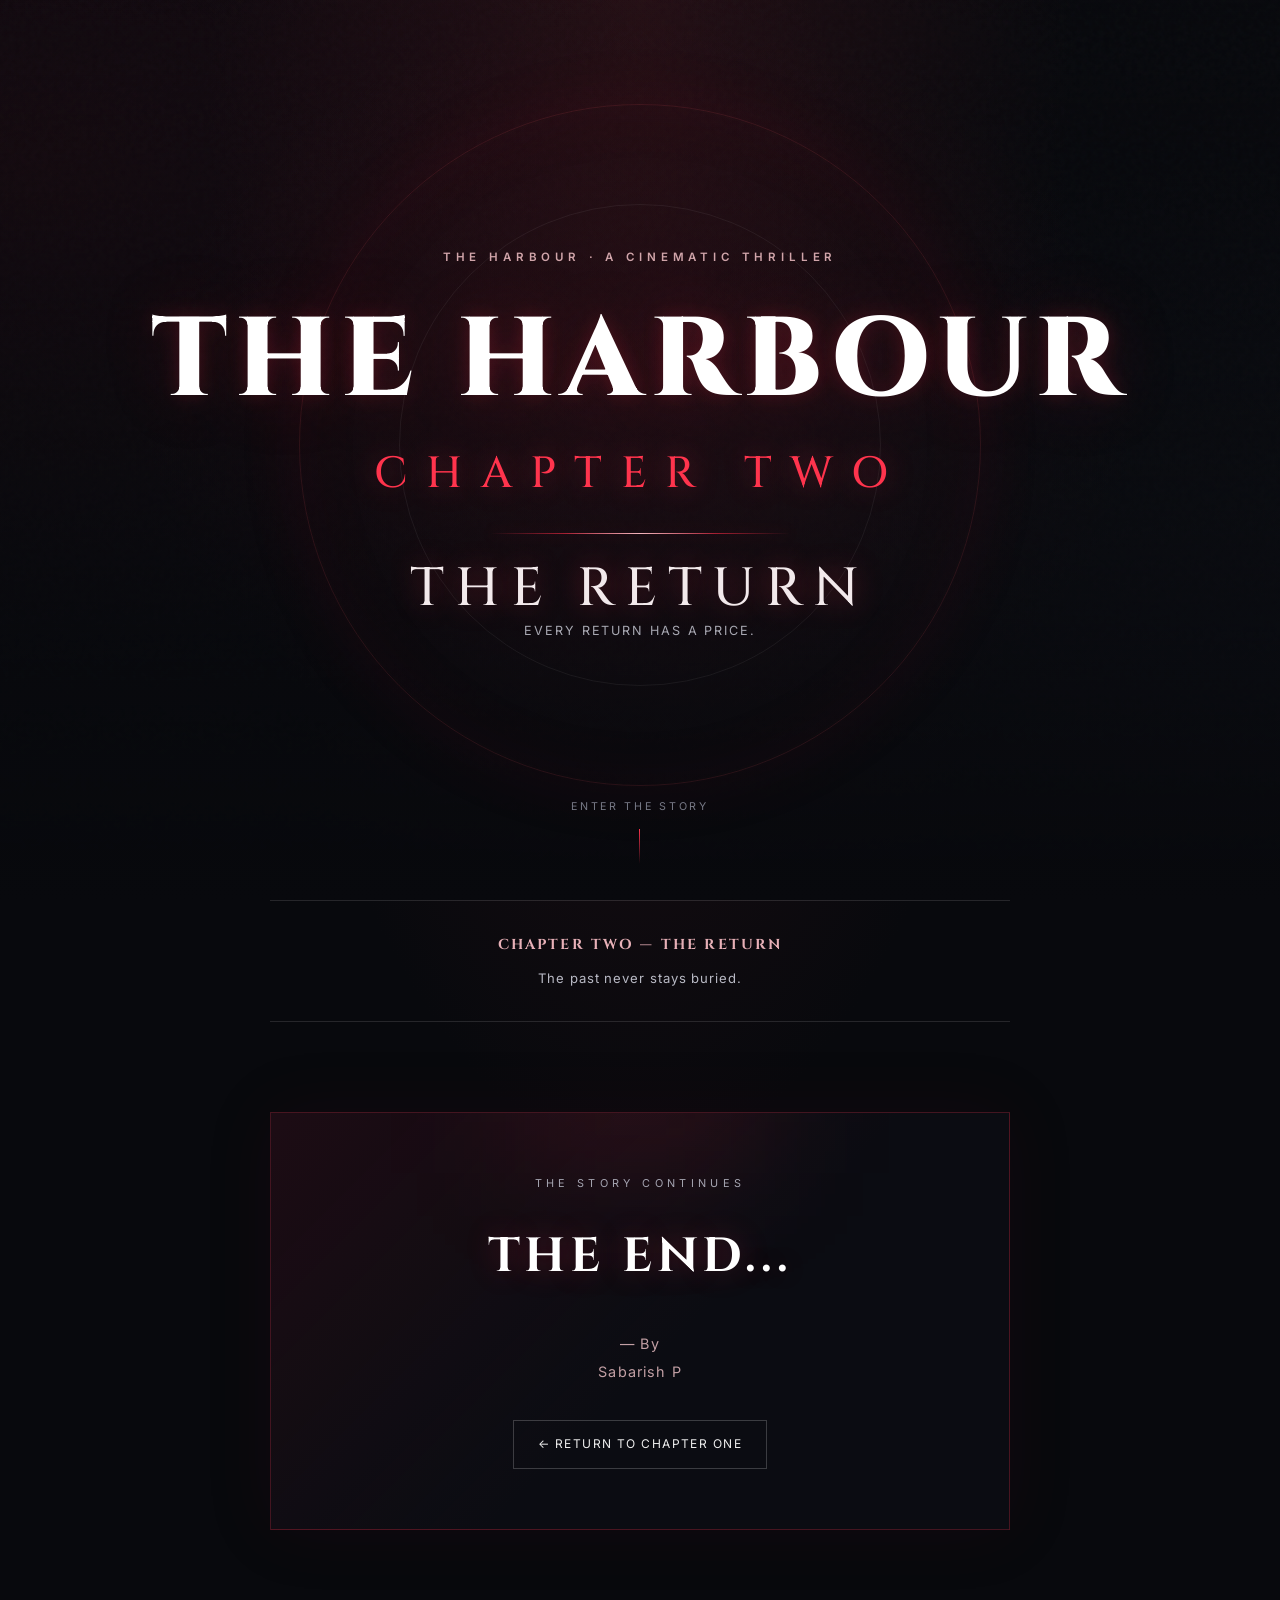
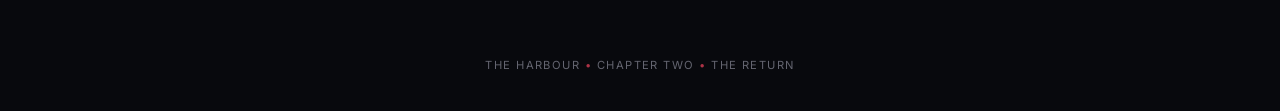
==== commit a5a4e9cb: "Update chapter-two.html" ====
--- a/chapter-two.html
+++ b/chapter-two.html
@@ -3,1012 +3,565 @@
 <head>
 <meta charset="UTF-8">
 <meta name="viewport" content="width=device-width, initial-scale=1.0">
-<meta name="theme-color" content="#090608">
-<meta name="description" content="The Harbour — Chapter Two: The Return, by Sabarish P.">
-<title>Chapter Two: The Return | THE HARBOUR</title>
+<meta name="theme-color" content="#08090d">
+
+<title>THE RETURN | THE HARBOUR — Chapter Two</title>
 
 <link rel="preconnect" href="https://fonts.googleapis.com">
-<link href="https://fonts.googleapis.com/css2?family=Cinzel:wght@400;500;600;700;800&family=Inter:wght@300;400;500;600;700&display=swap" rel="stylesheet">
+<link rel="preconnect" href="https://fonts.gstatic.com" crossorigin>
+<link href="https://fonts.googleapis.com/css2?family=Cinzel:wght@400;500;600;700;800;900&family=Inter:wght@300;400;500;600;700&display=swap" rel="stylesheet">
 
 <style>
 :root {
-    --bg: #090608;
-    --red: #b5122a;
-    --bright: #f02d43;
-    --muted: #a99ca0;
-    --white: #f3edf0;
-    --line: rgba(224,31,54,.28);
+    --bg: #08090d;
+    --panel: #101117;
+    --red: #a51f32;
+    --bright-red: #ff344d;
+    --silver: #e7e8ed;
+    --muted: #9a9ba8;
+    --line: rgba(255,255,255,.12);
 }
 
 * {
+    margin: 0;
+    padding: 0;
     box-sizing: border-box;
 }
 
 html {
     scroll-behavior: smooth;
+    background: var(--bg);
 }
 
 body {
-    margin: 0;
-    background: var(--bg);
-    color: var(--white);
-    font-family: Inter, Arial, sans-serif;
+    color: var(--silver);
+    background:
+        radial-gradient(ellipse at 50% 0%, #291016 0%, transparent 48%),
+        var(--bg);
+    font-family: 'Inter', sans-serif;
+    line-height: 1.9;
     overflow-x: hidden;
 }
 
-body::before {
-    content: "";
+/* Reading progress */
+
+#readingProgress {
+    position: fixed;
+    z-index: 1000;
+    top: 0;
+    left: 0;
+    height: 3px;
+    width: 0;
+    background: linear-gradient(90deg, #6e0f20, #ff344d, #f3c2c8);
+    box-shadow: 0 0 14px #ff344d;
+}
+
+/* Atmospheric background */
+
+.atmosphere {
     position: fixed;
     inset: 0;
     pointer-events: none;
-    z-index: -2;
+    z-index: 0;
+    overflow: hidden;
+}
+
+.atmosphere::before {
+    content: "";
+    position: absolute;
+    inset: -30%;
     background:
-        radial-gradient(ellipse at 15% 8%, rgba(125,5,24,.3), transparent 34%),
-        radial-gradient(ellipse at 90% 42%, rgba(91,4,18,.24), transparent 36%),
-        linear-gradient(180deg, #10070b, #090608 48%, #100609);
-}
-
-.grain {
+        radial-gradient(ellipse at 20% 30%, rgba(115,16,35,.16), transparent 36%),
+        radial-gradient(ellipse at 80% 65%, rgba(42,57,83,.13), transparent 38%);
+    animation: atmosphereDrift 18s ease-in-out infinite alternate;
+}
+
+.atmosphere::after {
+    content: "";
+    position: absolute;
+    inset: 0;
+    opacity: .17;
+    background-image: url("data:image/svg+xml,%3Csvg viewBox='0 0 180 180' xmlns='http://www.w3.org/2000/svg'%3E%3Cfilter id='n'%3E%3CfeTurbulence type='fractalNoise' baseFrequency='.9' numOctaves='3' stitchTiles='stitch'/%3E%3C/filter%3E%3Crect width='100%25' height='100%25' filter='url(%23n)' opacity='.18'/%3E%3C/svg%3E");
+}
+
+@keyframes atmosphereDrift {
+    from { transform: translate3d(-2%, -1%, 0) scale(1); }
+    to   { transform: translate3d(2%, 2%, 0) scale(1.1); }
+}
+
+/* Floating embers */
+
+.embers {
     position: fixed;
     inset: 0;
-    z-index: 5;
+    z-index: 1;
+    overflow: hidden;
     pointer-events: none;
-    opacity: .10;
-    background-image: url("data:image/svg+xml,%3Csvg viewBox='0 0 180 180' xmlns='http://www.w3.org/2000/svg'%3E%3Cfilter id='n'%3E%3CfeTurbulence type='fractalNoise' baseFrequency='.9' numOctaves='3' stitchTiles='stitch'/%3E%3C/filter%3E%3Crect width='100%25' height='100%25' filter='url(%23n)' opacity='.28'/%3E%3C/svg%3E");
-}
-
-.topbar {
+}
+
+.ember {
+    position: absolute;
+    bottom: -20px;
+    width: 3px;
+    height: 3px;
+    border-radius: 50%;
+    background: #ff5366;
+    box-shadow: 0 0 12px 2px rgba(255,52,77,.5);
+    opacity: 0;
+    animation: rise linear infinite;
+}
+
+@keyframes rise {
+    0% {
+        transform: translate3d(0, 0, 0) scale(.5);
+        opacity: 0;
+    }
+    15% { opacity: .75; }
+    80% { opacity: .45; }
+    100% {
+        transform: translate3d(45px, -110vh, 0) scale(1.4);
+        opacity: 0;
+    }
+}
+
+/* Hero */
+
+.hero {
+    min-height: 100svh;
+    position: relative;
+    isolation: isolate;
+    display: flex;
+    flex-direction: column;
+    justify-content: center;
+    align-items: center;
+    text-align: center;
+    padding: 100px 22px 110px;
+    overflow: hidden;
+    background:
+        linear-gradient(to bottom, rgba(8,9,13,.2), rgba(8,9,13,.55) 55%, #08090d 100%),
+        radial-gradient(ellipse at 50% 45%, rgba(125,19,39,.22), transparent 55%);
+}
+
+.hero::before {
+    content: "";
+    position: absolute;
+    width: min(76vw, 680px);
+    aspect-ratio: 1;
+    border: 1px solid rgba(255,76,95,.13);
+    border-radius: 50%;
+    box-shadow:
+        0 0 70px rgba(165,31,50,.08),
+        inset 0 0 70px rgba(165,31,50,.06);
+    animation: sealPulse 7s ease-in-out infinite;
+    z-index: -1;
+}
+
+.hero::after {
+    content: "";
+    position: absolute;
+    width: min(60vw, 480px);
+    aspect-ratio: 1;
+    border: 1px solid rgba(255,255,255,.06);
+    border-radius: 50%;
+    z-index: -1;
+}
+
+@keyframes sealPulse {
+    0%, 100% { transform: scale(.96); opacity: .6; }
+    50% { transform: scale(1.04); opacity: 1; }
+}
+
+.eyebrow {
+    color: #d1a5aa;
+    font-size: .72rem;
+    font-weight: 600;
+    letter-spacing: .42em;
+    text-transform: uppercase;
+    margin-bottom: 30px;
+    animation: fadeUp 1s .1s both;
+}
+
+.hero h1 {
+    font-family: 'Cinzel', serif;
+    font-size: clamp(2.7rem, 9vw, 7rem);
+    font-weight: 800;
+    letter-spacing: .07em;
+    line-height: 1.13;
+    color: #fff;
+    text-shadow:
+        0 0 20px rgba(255,52,77,.2),
+        0 0 70px rgba(165,31,50,.24);
+    animation: titleReveal 1.5s .2s both;
+}
+
+.hero h1 span {
+    display: block;
+    color: var(--bright-red);
+    font-size: .39em;
+    font-weight: 500;
+    letter-spacing: .42em;
+    margin-top: 24px;
+    text-shadow: 0 0 28px rgba(255,52,77,.38);
+}
+
+.title-rule {
+    height: 1px;
+    width: min(300px, 65vw);
+    margin: 34px auto 25px;
+    background: linear-gradient(90deg, transparent, #a51f32, #f4b5bd, #a51f32, transparent);
+    box-shadow: 0 0 15px rgba(255,52,77,.3);
+    animation: expandRule 1.5s .6s both;
+}
+
+.hero-note {
+    color: #a8a8b2;
+    font-size: .79rem;
+    letter-spacing: .15em;
+    text-transform: uppercase;
+    animation: fadeUp 1s .8s both;
+}
+
+.scroll-cue {
+    position: absolute;
+    bottom: 36px;
+    color: #777986;
+    font-size: .67rem;
+    letter-spacing: .25em;
+    text-transform: uppercase;
+    animation: fadeUp 1s 1s both;
+}
+
+.scroll-cue::after {
+    content: "";
+    display: block;
+    width: 1px;
+    height: 35px;
+    margin: 12px auto 0;
+    background: linear-gradient(#ff344d, transparent);
+    animation: cueMove 1.6s infinite;
+}
+
+@keyframes cueMove {
+    0%, 100% { transform: scaleY(.6); transform-origin: top; opacity: .45; }
+    50% { transform: scaleY(1); opacity: 1; }
+}
+
+@keyframes titleReveal {
+    from { opacity: 0; transform: translateY(25px); filter: blur(9px); }
+    to { opacity: 1; transform: translateY(0); filter: blur(0); }
+}
+
+@keyframes expandRule {
+    from { transform: scaleX(.1); opacity: 0; }
+    to { transform: scaleX(1); opacity: 1; }
+}
+
+@keyframes fadeUp {
+    from { opacity: 0; transform: translateY(15px); }
+    to { opacity: 1; transform: translateY(0); }
+}
+
+/* Story area */
+
+.story-wrap {
     position: relative;
     z-index: 2;
-    display: flex;
-    justify-content: space-between;
-    align-items: center;
-    padding: 22px clamp(18px, 5vw, 70px);
+    width: min(790px, 100%);
+    margin: 0 auto;
+    padding: 0 25px 100px;
+}
+
+.story-top {
+    text-align: center;
+    margin: 0 auto 55px;
+    padding: 30px 20px;
+    border-top: 1px solid var(--line);
     border-bottom: 1px solid var(--line);
-    background: rgba(8,5,7,.72);
-}
-
-.brand {
-    font-family: Cinzel, serif;
-    font-weight: 700;
-    letter-spacing: 4px;
-    font-size: 13px;
-}
-
-.toplabel {
-    font-size: 9px;
-    letter-spacing: 2px;
-    color: #c9aeb3;
-}
-
-.hero {
-    min-height: 70vh;
+}
+
+.story-top p {
+    color: #b9bac5;
+    font-size: .82rem;
+    letter-spacing: .07em;
+}
+
+.story-top strong {
+    display: block;
+    font-family: 'Cinzel', serif;
+    color: #e7b0b7;
+    letter-spacing: .15em;
+    font-size: .9rem;
+    margin-bottom: 8px;
+}
+
+.story {
+    font-family: 'Inter', sans-serif;
+    font-size: clamp(1rem, 2.3vw, 1.09rem);
+    font-weight: 400;
+    line-height: 2.05;
+    color: #d2d2d9;
+    overflow-wrap: anywhere;
+}
+
+.story p {
+    margin: 0 0 25px;
+    opacity: 0;
+    transform: translateY(16px);
+    transition:
+        opacity .8s ease,
+        transform .8s ease;
+}
+
+.story p.visible {
+    opacity: 1;
+    transform: translateY(0);
+}
+
+/* Scene separators */
+
+.scene-divider {
     display: flex;
     align-items: center;
-    justify-content: center;
+    gap: 17px;
+    margin: 48px 0;
+    color: #d43a50;
+    font-family: 'Cinzel', serif;
+    font-size: .8rem;
+    letter-spacing: .4em;
+    opacity: .9;
+}
+
+.scene-divider::before,
+.scene-divider::after {
+    content: "";
+    height: 1px;
+    flex: 1;
+    background: linear-gradient(90deg, transparent, rgba(255,52,77,.6));
+}
+
+.scene-divider::after {
+    background: linear-gradient(90deg, rgba(255,52,77,.6), transparent);
+}
+
+/* Final card */
+
+.ending {
+    position: relative;
+    margin-top: 90px;
+    padding: 60px 25px;
     text-align: center;
-    padding: 90px 22px 80px;
-    position: relative;
+    border: 1px solid rgba(255,52,77,.23);
+    background:
+        linear-gradient(135deg, rgba(94,14,28,.22), transparent 55%),
+        rgba(13,14,20,.75);
+    box-shadow: 0 0 65px rgba(105,14,30,.1);
     overflow: hidden;
-    border-bottom: 1px solid var(--line);
-}
-
-.hero::before {
-    content: "";
-    position: absolute;
-    width: min(700px, 100vw);
-    height: min(700px, 100vw);
-    border: 1px solid rgba(202,18,42,.12);
-    border-radius: 50%;
-    box-shadow:
-        0 0 0 45px rgba(202,18,42,.025),
-        0 0 0 100px rgba(202,18,42,.02);
-    animation: pulse 7s ease-in-out infinite;
-}
-
-.hero::after {
-    content: "";
-    position: absolute;
-    inset: 0;
-    background: linear-gradient(90deg, transparent, rgba(122,7,26,.11), transparent);
-    pointer-events: none;
-}
-
-.hero-inner {
-    position: relative;
-    z-index: 1;
-    max-width: 850px;
-}
-
-.eyebrow {
-    font-size: 10px;
-    letter-spacing: 5px;
-    color: #e44859;
-    font-weight: 700;
-    margin-bottom: 24px;
-}
-
-.hero h1 {
-    font-family: Cinzel, serif;
-    font-size: clamp(42px, 9vw, 96px);
-    line-height: 1.05;
-    letter-spacing: clamp(3px, 1vw, 10px);
-    margin: 0;
-    text-shadow: 0 0 32px rgba(200,16,39,.3);
-}
-
-.hero h1 span {
-    display: block;
-    color: #bd172f;
-    font-size: .48em;
-    letter-spacing: clamp(6px, 1.5vw, 14px);
-    margin-top: 20px;
-}
-
-.hero-rule {
-    height: 2px;
-    width: 100px;
-    background: linear-gradient(90deg, transparent, var(--bright), transparent);
-    margin: 35px auto;
-}
-
-.hero p {
-    font-size: 11px;
-    letter-spacing: 3px;
-    color: #b9a7ac;
-    line-height: 1.8;
-}
-
-.scroll-cue {
-    margin-top: 55px;
-    font-size: 9px;
-    letter-spacing: 3px;
-    color: #866f76;
-    animation: float 2.5s ease-in-out infinite;
-}
-
-main {
-    max-width: 900px;
-    margin: 0 auto;
-    padding: 20px 22px 100px;
-}
-
-.story-note {
-    max-width: 650px;
-    margin: 44px auto 55px;
-    text-align: center;
-    color: #b9aeb1;
-    font-size: 12px;
-    line-height: 1.9;
-}
-
-.story-note strong {
-    color: #e24b5b;
-    letter-spacing: 2px;
-    font-size: 9px;
-    display: block;
-    margin-bottom: 10px;
-}
-
-.story {
-    position: relative;
-    max-width: 700px;
-    margin: 0 auto;
-    font-family: Georgia, "Times New Roman", serif;
-    font-size: clamp(16px, 2.2vw, 19px);
-    line-height: 1.95;
-    letter-spacing: .08px;
-    color: #e5dce0;
-}
-
-.story::before {
-    content: "";
-    position: absolute;
-    left: -22px;
-    top: 0;
-    bottom: 0;
-    width: 1px;
-    background: linear-gradient(
-        transparent,
-        var(--red) 12%,
-        rgba(181,18,42,.18) 80%,
-        transparent
-    );
-}
-
-.story p {
-    margin: 0 0 18px;
-    white-space: pre-line;
-    overflow-wrap: anywhere;
-}
-
-.story .scene-break {
-    height: 1px;
-    width: 100%;
-    margin: 46px 0;
-    background: linear-gradient(90deg, transparent, rgba(201,25,48,.6), transparent);
-    position: relative;
-}
-
-.story .scene-break::after {
-    content: "✦";
+}
+
+.ending::before {
+    content: "";
     position: absolute;
     left: 50%;
-    top: 50%;
-    transform: translate(-50%, -50%);
-    padding: 0 14px;
-    background: var(--bg);
-    color: #bd1b33;
-    font-size: 12px;
-}
-
-.story .impact {
-    color: #ff5264;
-    font-family: Cinzel, serif;
-    letter-spacing: 2px;
-}
-
-.story .reveal {
+    top: -100px;
+    transform: translateX(-50%);
+    width: 250px;
+    height: 160px;
+    background: rgba(255,52,77,.1);
+    filter: blur(65px);
+}
+
+.ending-label {
+    position: relative;
+    color: #a5a5b1;
+    font-size: .68rem;
+    letter-spacing: .4em;
+    text-transform: uppercase;
+    margin-bottom: 17px;
+}
+
+.ending h2 {
+    position: relative;
+    font-family: 'Cinzel', serif;
     color: #fff;
-    text-shadow: 0 0 22px rgba(233,28,54,.38);
-    font-family: Cinzel, serif;
-    letter-spacing: 1.5px;
-}
-
-.story .final-line {
-    font-family: Cinzel, serif;
-    color: #ef344b;
-    letter-spacing: 2px;
-    font-size: 1.08em;
-}
-
-.end-card {
-    text-align: center;
-    padding: 85px 18px 20px;
-    margin-top: 30px;
-    position: relative;
-}
-
-.end-card::before {
-    content: "";
-    position: absolute;
-    left: 50%;
-    top: 25px;
-    height: 45px;
-    width: 1px;
-    background: linear-gradient(transparent, var(--bright), transparent);
-}
-
-.end-kicker {
-    color: #a99299;
-    font-size: 9px;
-    letter-spacing: 4px;
-    margin-bottom: 18px;
-}
-
-.end-card h2 {
-    font-family: Cinzel, serif;
-    font-size: clamp(32px, 7vw, 62px);
-    letter-spacing: 5px;
-    margin: 0;
-    color: #c81932;
-    text-shadow: 0 0 30px rgba(200,25,50,.22);
-}
-
-.end-card p {
-    font-size: 10px;
-    letter-spacing: 3px;
-    color: #a99aa0;
-    line-height: 2;
-    margin-top: 24px;
+    font-size: clamp(1.7rem, 6vw, 3rem);
+    letter-spacing: .1em;
+    text-shadow: 0 0 30px rgba(255,52,77,.3);
+}
+
+.ending .credit {
+    position: relative;
+    color: #c3a0a5;
+    margin-top: 28px;
+    font-size: .9rem;
+    letter-spacing: .08em;
 }
 
 .back-link {
     display: inline-block;
-    margin-top: 28px;
-    color: #cdbcc1;
+    margin-top: 35px;
+    padding: 12px 24px;
+    border: 1px solid rgba(255,255,255,.2);
+    color: #eee;
     text-decoration: none;
-    font-size: 9px;
-    letter-spacing: 2px;
-    border: 1px solid rgba(210,30,51,.45);
-    padding: 13px 18px;
-    transition: .25s;
+    font-size: .75rem;
+    letter-spacing: .12em;
+    text-transform: uppercase;
+    transition: .3s ease;
 }
 
 .back-link:hover {
-    background: #78101f;
-    color: white;
-    border-color: #ef344b;
-}
+    border-color: var(--bright-red);
+    background: rgba(165,31,50,.15);
+    box-shadow: 0 0 25px rgba(255,52,77,.15);
+    transform: translateY(-2px);
+}
+
+/* Footer */
 
 footer {
-    border-top: 1px solid var(--line);
-    padding: 25px 18px;
+    position: relative;
+    z-index: 2;
     text-align: center;
-    color: #76666c;
-    font-size: 9px;
-    letter-spacing: 2px;
+    padding: 25px 15px 35px;
+    color: #646570;
+    font-size: .7rem;
+    letter-spacing: .13em;
 }
 
 footer span {
-    color: #b11b30;
-}
-
-@keyframes pulse {
-    0%, 100% {
-        transform: scale(.96);
-        opacity: .5;
-    }
-
-    50% {
-        transform: scale(1.04);
-        opacity: 1;
-    }
-}
-
-@keyframes float {
-    0%, 100% {
-        transform: translateY(0);
-    }
-
-    50% {
-        transform: translateY(6px);
-    }
-}
+    color: #ad3346;
+}
+
+/* Responsive */
 
 @media (max-width: 600px) {
-    .hero {
-        min-height: 58vh;
-        padding-top: 70px;
-    }
-
-    .topbar {
-        padding: 18px;
-    }
-
-    .toplabel {
-        font-size: 8px;
-    }
-
-    .story {
-        line-height: 1.85;
-    }
-
-    .story::before {
-        left: -12px;
-    }
-
-    .story-note {
-        font-size: 11px;
-    }
-
-    .hero p {
-        font-size: 9px;
-        letter-spacing: 2px;
-    }
+    .hero { min-height: 90svh; padding-inline: 18px; }
+    .eyebrow { letter-spacing: .25em; font-size: .63rem; }
+    .hero h1 { letter-spacing: .025em; }
+    .hero h1 span { letter-spacing: .28em; }
+    .story-wrap { padding-inline: 22px; }
+    .story { line-height: 1.95; }
+    .ending { padding: 48px 18px; }
 }
 
 @media (prefers-reduced-motion: reduce) {
-    *,
-    *::before,
-    *::after {
-        animation: none !important;
+    *, *::before, *::after {
+        animation-duration: .01ms !important;
+        animation-iteration-count: 1 !important;
         scroll-behavior: auto !important;
+        transition-duration: .01ms !important;
     }
 }
 </style>
 </head>
 
 <body>
-
-<div class="grain"></div>
-
-<header class="topbar">
-    <div class="brand">THE HARBOUR</div>
-    <div class="toplabel">A CRIME THRILLER · CHAPTER 02</div>
+<div id="readingProgress"></div>
+<div class="atmosphere" aria-hidden="true"></div>
+<div class="embers" id="embers" aria-hidden="true"></div>
+
+<header class="hero">
+    <div class="eyebrow">The Harbour · A Cinematic Thriller</div>
+
+    <h1>
+        THE HARBOUR
+        <span>CHAPTER TWO</span>
+        <div class="title-rule"></div>
+        <span style="font-size:.48em;letter-spacing:.2em;color:#f2e9eb;margin-top:0">
+            THE RETURN
+        </span>
+    </h1>
+
+    <p class="hero-note">Every return has a price.</p>
+
+    <a class="scroll-cue" href="#story" style="text-decoration:none">Enter the story</a>
 </header>
 
-<section class="hero">
-    <div class="hero-inner">
-        <div class="eyebrow">THE STORY CONTINUES</div>
-
-        <h1>
-            THE RETURN
-            <span>CHAPTER TWO</span>
-        </h1>
-
-        <div class="hero-rule"></div>
-
-        <p>REVENGE NEVER SLEEPS. THE PAST NEVER STAYS BURIED.</p>
-
-        <div class="scroll-cue">
-            SCROLL TO ENTER THE DARKNESS ↓
-        </div>
+<main class="story-wrap" id="story">
+    <div class="story-top">
+        <strong>CHAPTER TWO — THE RETURN</strong>
+        <p>The past never stays buried.</p>
     </div>
-</section>
-
-<main>
-
-    <div class="story-note">
-        <strong>PREVIOUSLY IN THE HARBOUR</strong>
-        After the chaos surrounding Ryan's exposure of the transport network,
-        the fate of Jack Wilson and Daniel Carter remained uncertain.
-        The sea holds the next answer.
-    </div>
-
-    <article class="story" id="story"></article>
-
-    <section class="end-card">
-        <div class="end-kicker">THE NIGHTMARE HAS ONLY BEGUN</div>
-
+
+    <article class="story" id="storyContent">
+
+        <!--
+        IMPORTANT:
+        Paste your ORIGINAL Chapter Two story below.
+        Keep every sentence, dialogue, punctuation mark,
+        scene break, and the ending exactly as written.
+
+        Use one <p>...</p> for each paragraph.
+
+        For a scene break, insert:
+        <div class="scene-divider" aria-hidden="true">✦</div>
+
+        Do not paste the story inside a JavaScript template string.
+        That avoids accidental problems with apostrophes and quotation marks.
+        -->
+
+        <!-- PASTE YOUR EXISTING CHAPTER TWO STORY HERE -->
+
+    </article>
+
+    <section class="ending">
+        <p class="ending-label">The story continues</p>
         <h2>THE END...</h2>
-
-        <p>
-            RYAN IS DEAD. JAMES ANDERSON IS DEAD.<br>
-            AND DAVID HARRIS HAS ARRIVED.
-        </p>
-
-        <a class="back-link" href="index.html">
-            ← RETURN TO CHAPTER ONE
-        </a>
+        <p class="credit">— By<br>Sabarish P</p>
+
+        <a class="back-link" href="index.html">← Return to Chapter One</a>
     </section>
-
 </main>
 
 <footer>
-    THE HARBOUR <span>•</span> WRITTEN BY SABARISH P <span>•</span> CHAPTER TWO
+    THE HARBOUR <span>•</span> CHAPTER TWO <span>•</span> THE RETURN
 </footer>
 
 <script>
-const rawStory = `THE HARBOUR
-
-CHAPTER TWO
-
-THE RETURN
-
-The sea was silent.
-
-The small boat drifted endlessly across the dark water. Jack Wilson slowly opened his eyes. His body was exhausted after the brutal fight at the harbour. He looked around and realized that he and Daniel Carter were still alive, but they had no idea where they were.
-
-Daniel was lying at the other end of the boat. He slowly opened his eyes and looked at Jack.
-
-"Where are we?"
-
-Jack looked toward the horizon.
-
-"I don't know."
-
-Daniel looked around at the endless sea.
-
-"So... we're dead?"
-
-Jack gave him an irritated look.
-
-"No."
-
-Daniel looked at the sky.
-
-"Then maybe we're in heaven."
-
-Jack ignored him and carefully studied the direction of the waves. Suddenly, he recognized the area.
-
-"This is close to one of our shipping routes."
-
-Daniel sat up.
-
-"Our ships?"
-
-Jack nodded.
-
-"If we're lucky, one of them will pass this way."
-
-They waited.
-
-Hours passed.
-
-But no ship appeared.
-
-Jack slowly began to realize that something was wrong. Their entire transport network had been exposed. Ryan had stopped their operations, and the police were searching for their men and ships.
-
-Then, late at night, a light appeared on the horizon.
-
-A ship.
-
-Jack immediately recognized it.
-
-It was one of their international ships.
-
-The crew spotted the small boat and lowered a ladder. Jack and Daniel climbed aboard.
-
-The labourers stared at them in shock.
-
-"Sir... we thought you were dead."
-
-Jack ignored the comment.
-
-"What happened to the other ships?"
-
-One of the labourers explained that Ryan had exposed their operations and the police had stopped their transports. The remaining crew had been ordered to stay hidden at sea.
-
-Jack looked at Daniel.
-
-Then he gave one order.
-
-"Take this ship to Los Angeles."
-
-The ship changed direction.
-
-They were going back.
-
-But they didn't know that another enemy was already waiting for them.
-
-
----
-
-After reaching Los Angeles, Jack and Daniel left the ship and entered the city.
-
-They drove through the streets in silence.
-
-Their business was collapsing.
-
-Their routes had been exposed.
-
-Their men were hiding.
-
-Everything they had built was beginning to disappear.
-
-Suddenly, Daniel noticed several motorcycles following their car.
-
-"Jack..."
-
-Jack looked behind them.
-
-A biker raised a gun.
-
-BANG!
-
-A bullet struck the car.
-
-Daniel immediately accelerated.
-
-The bikers chased them through the streets.
-
-More gunshots followed.
-
-Jack climbed onto the roof of the car and pulled out his gun.
-
-One biker came close.
-
-Jack fired.
-
-The biker lost control and crashed.
-
-Another biker approached.
-
-Jack fired again.
-
-Then one biker managed to reach the car.
-
-Jack grabbed him and pulled him inside.
-
-He pointed a gun at him.
-
-"Who sent you?"
-
-The biker refused to answer.
-
-Jack tightened his grip.
-
-"Who?"
-
-Finally, the biker spoke.
-
-"James Anderson."
-
-Jack and Daniel looked at each other.
-
-James Anderson.
-
-Michael Brooks's younger brother.
-
-The same Michael Brooks who had been killed at the harbour.
-
-James believed Jack and Daniel were responsible.
-
-And now he wanted revenge.
-
-
----
-
-Jack and Daniel went directly to James Anderson's mansion.
-
-Security guards surrounded them.
-
-James eventually appeared at the top of the stairs.
-
-"You killed my brother."
-
-Jack shook his head.
-
-"We didn't."
-
-James refused to believe them.
-
-Jack then showed him the transport documents proving that Ryan had exposed their operations and caused their entire network to collapse.
-
-James studied the documents.
-
-After a long silence, he finally said:
-
-"Take them to Tuticorin."
-
-James ordered his guards to accompany Jack and Daniel.
-
-"If Ryan killed my brother, we'll finish him."
-
-The vehicles began their journey toward India.
-
-But James had already made another plan.
-
-
----
-
-Before reaching the harbour, the vehicles suddenly turned into a forest.
-
-Jack immediately became suspicious.
-
-"This isn't the way to the harbour."
-
-Nobody answered.
-
-The vehicles stopped.
-
-The guards dragged Jack and Daniel out and tied them to trees.
-
-A phone rang.
-
-One of the guards answered.
-
-James Anderson was on the other side.
-
-Jack shouted:
-
-"James!"
-
-James laughed.
-
-"I never believed you."
-
-Jack stared at him.
-
-"You know we didn't kill Michael."
-
-"I know."
-
-Jack's expression changed.
-
-James continued.
-
-"I don't need either of you anymore. Once you're dead, I'll take over the entire business."
-
-Daniel shouted angrily.
-
-"You bastard!"
-
-James ended the call.
-
-The guards approached with knives.
-
-Daniel struggled against the ropes.
-
-Jack looked at his wristwatch.
-
-He smashed it against the tree.
-
-The glass cracked.
-
-He smashed it again.
-
-A sharp piece of glass broke away.
-
-Jack secretly used it to cut through the rope.
-
-A guard approached him with a knife.
-
-At the last moment, Jack broke free.
-
-He attacked the guard.
-
-Daniel freed himself and joined the fight.
-
-The forest erupted into chaos.
-
-Gunshots echoed through the trees.
-
-Fire spread across the ground.
-
-The guards attacked from every direction.
-
-Jack and Daniel fought back with brutal determination.
-
-One by one, the guards fell.
-
-When the fight ended, Jack and Daniel stood among the bodies.
-
-Jack took out his phone.
-
-He called Ryan.
-
-Ryan answered.
-
-Jack spoke calmly.
-
-"We will be back to kill you."
-
-The call ended.
-
-Ryan stood frozen.
-
-He knew the nightmare had returned.
-
-
----
-
-The next day, Ryan went to the harbour.
-
-He knew Jack and Daniel would come looking for him.
-
-They were already there.
-
-Ryan saw them.
-
-For a moment, nobody moved.
-
-Then Daniel attacked.
-
-The harbour once again became a battlefield.
-
-Ryan fought back with everything he had.
-
-But Jack and Daniel eventually overpowered him.
-
-Daniel grabbed Ryan.
-
-"You destroyed everything."
-
-Ryan shouted back:
-
-"You were destroying my home!"
-
-Daniel attacked him.
-
-Jack stepped forward.
-
-"We're taking you to Los Angeles."
-
-Ryan had no choice.
-
-They took him with them.
-
-
----
-
-In Los Angeles, they brought Ryan directly to James Anderson.
-
-James looked at the three men standing before him.
-
-Jack.
-
-Daniel.
-
-Ryan.
-
-A strange smile appeared on James's face.
-
-"So this is Ryan."
-
-Ryan stared at him.
-
-James walked closer.
-
-"You caused me a lot of trouble."
-
-Then James suddenly raised his gun.
-
-Jack realized what was happening.
-
-"James..."
-
-James smiled.
-
-"I'm going to solve everything."
-
-He pointed the weapon at all three of them.
-
-"I don't need any of you."
-
-A fight immediately broke out.
-
-Jack attacked.
-
-Daniel followed.
-
-Ryan joined them.
-
-The room descended into chaos.
-
-Furniture shattered.
-
-Glass broke.
-
-Gunshots echoed through the building.
-
-James fought desperately.
-
-But Ryan finally reached him.
-
-The two struggled.
-
-Ryan found an opening.
-
-He attacked James.
-
-James fell to the ground.
-
-James Anderson was dead.
-
-Silence returned to the room.
-
-Ryan looked at Jack and Daniel.
-
-"I don't want your business."
-
-He paused.
-
-"Let me live. I won't involve myself in your problems anymore."
-
-Daniel stared at him.
-
-"You deserved to die."
-
-Ryan looked at Daniel.
-
-Before anyone could say another word—
-
-BANG!
-
-A single gunshot echoed through the room.
-
-Ryan's body suddenly dropped to the floor.
-
-Silence.
-
-Jack froze.
-
-Daniel froze.
-
-Neither of them had fired.
-
-Slowly, they turned around to see who had pulled the trigger.
-
-And then—
-
-They were shocked.
-
-A man was standing behind them.
-
-He was wearing a dark mask.
-
-But the face on the mask...
-
-It looked exactly like Daniel.
-
-Jack stared at him.
-
-Daniel stared at himself.
-
-For a moment, neither of them could understand what they were seeing.
-
-"Who... is that?" Daniel whispered.
-
-The mysterious man didn't answer.
-
-He simply stood there.
-
-Then, slowly...
-
-He raised his hand toward his face.
-
-His fingers touched the edge of the mask.
-
-Jack's eyes widened.
-
-Daniel took a step backward.
-
-The man slowly began removing the mask.
-
-Piece by piece...
-
-Until the mask finally came off.
-
-It fell silently to the floor.
-
-Jack and Daniel stared at the man's face.
-
-Their expressions changed instantly.
-
-They knew him.
-
-They had never expected to see him here.
-
-Jack and Daniel looked at each other.
-
-Then back at the man.
-
-And together, in complete shock, they said—
-
-"David Harris?"
-
-David Harris slowly smiled.
-
-The room fell silent.
-
-Ryan was dead.
-
-James Anderson was dead.
-
-And now...
-
-David Harris had arrived.
-
-THE END...
-
-— By
-Sabarish P`;
-
-const story = document.getElementById("story");
-
-const paragraphs = rawStory.split(/\n\s*\n/);
-
-paragraphs.forEach((text) => {
-    const trimmed = text.trim();
-
-    if (!trimmed) return;
-
-    if (/^---+$/.test(trimmed)) {
-        const divider = document.createElement("div");
-        divider.className = "scene-break";
-        story.appendChild(divider);
-        return;
-    }
-
-    const p = document.createElement("p");
-    p.textContent = trimmed;
-
-    if (
-        trimmed === "BANG!" ||
-        trimmed === "THE END..." ||
-        trimmed === '"David Harris?"' ||
-        trimmed === "David Harris slowly smiled."
-    ) {
-        p.className = "impact";
-    }
-
-    if (
-        trimmed === "David Harris?" ||
-        trimmed === "Ryan was dead." ||
-        trimmed === "James Anderson was dead."
-    ) {
-        p.className = "reveal";
-    }
-
-    if (trimmed === "THE END...") {
-        p.className = "final-line";
-    }
-
-    story.appendChild(p);
-});
+// Reading progress bar
+const progressBar = document.getElementById('readingProgress');
+
+function updateReadingProgress() {
+    const scrollable = document.documentElement.scrollHeight - window.innerHeight;
+    const progress = scrollable > 0 ? (window.scrollY / scrollable) * 100 : 0;
+    progressBar.style.width = `${Math.min(100, progress)}%`;
+}
+
+window.addEventListener('scroll', updateReadingProgress, { passive: true });
+window.addEventListener('resize', updateReadingProgress);
+updateReadingProgress();
+
+// Subtle floating ember particles
+const emberContainer = document.getElementById('embers');
+
+for (let i = 0; i < 24; i++) {
+    const ember = document.createElement('span');
+    ember.className = 'ember';
+    ember.style.left = `${Math.random() * 100}%`;
+    ember.style.animationDuration = `${9 + Math.random() * 14}s`;
+    ember.style.animationDelay = `${Math.random() * 15}s`;
+    ember.style.opacity = `${0.2 + Math.random() * 0.5}`;
+    ember.style.transform = `scale(${0.5 + Math.random()})`;
+    emberContainer.appendChild(ember);
+}
+
+// Reveal paragraphs smoothly as the reader scrolls
+const paragraphs = document.querySelectorAll('.story p');
+
+if ('IntersectionObserver' in window) {
+    const observer = new IntersectionObserver((entries) => {
+        entries.forEach(entry => {
+            if (entry.isIntersecting) {
+                entry.target.classList.add('visible');
+                observer.unobserve(entry.target);
+            }
+        });
+    }, { threshold: 0.08 });
+
+    paragraphs.forEach(paragraph => observer.observe(paragraph));
+} else {
+    paragraphs.forEach(paragraph => paragraph.classList.add('visible'));
+}
 </script>
-
 </body>
 </html>
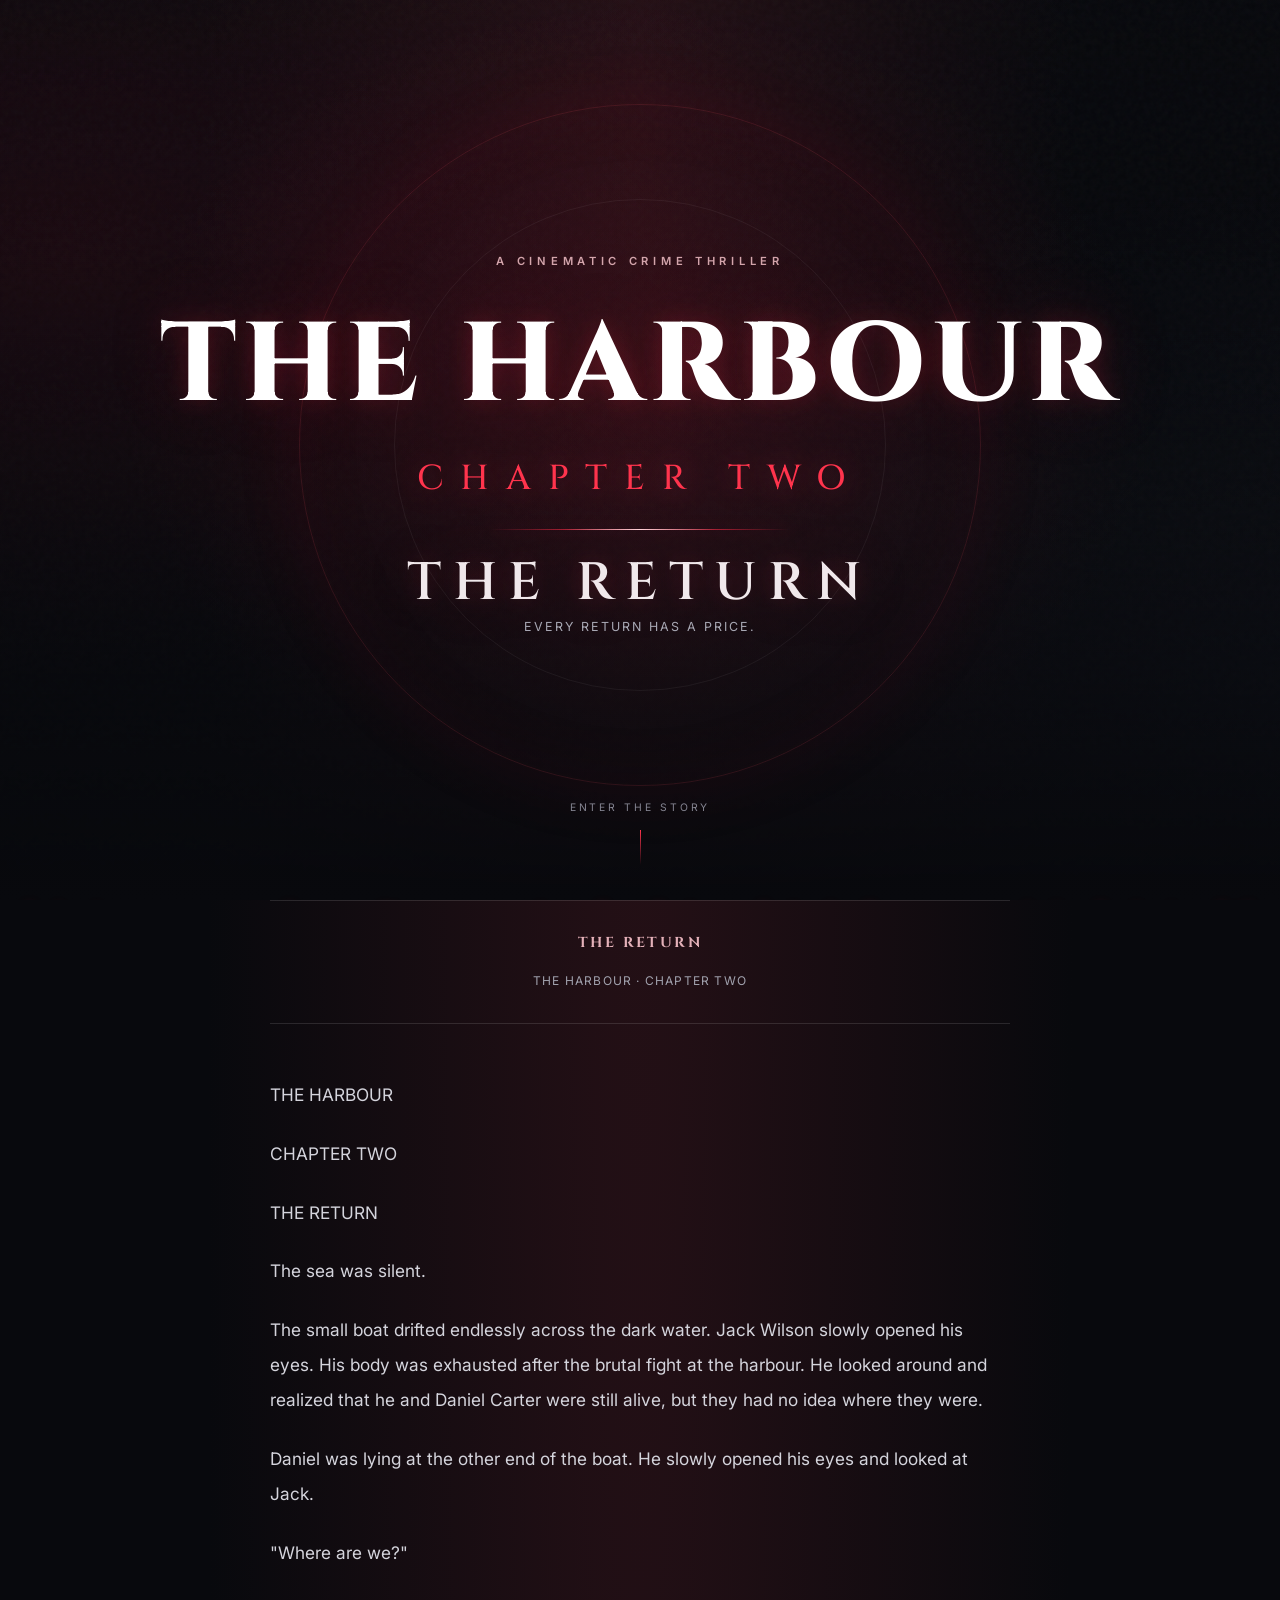
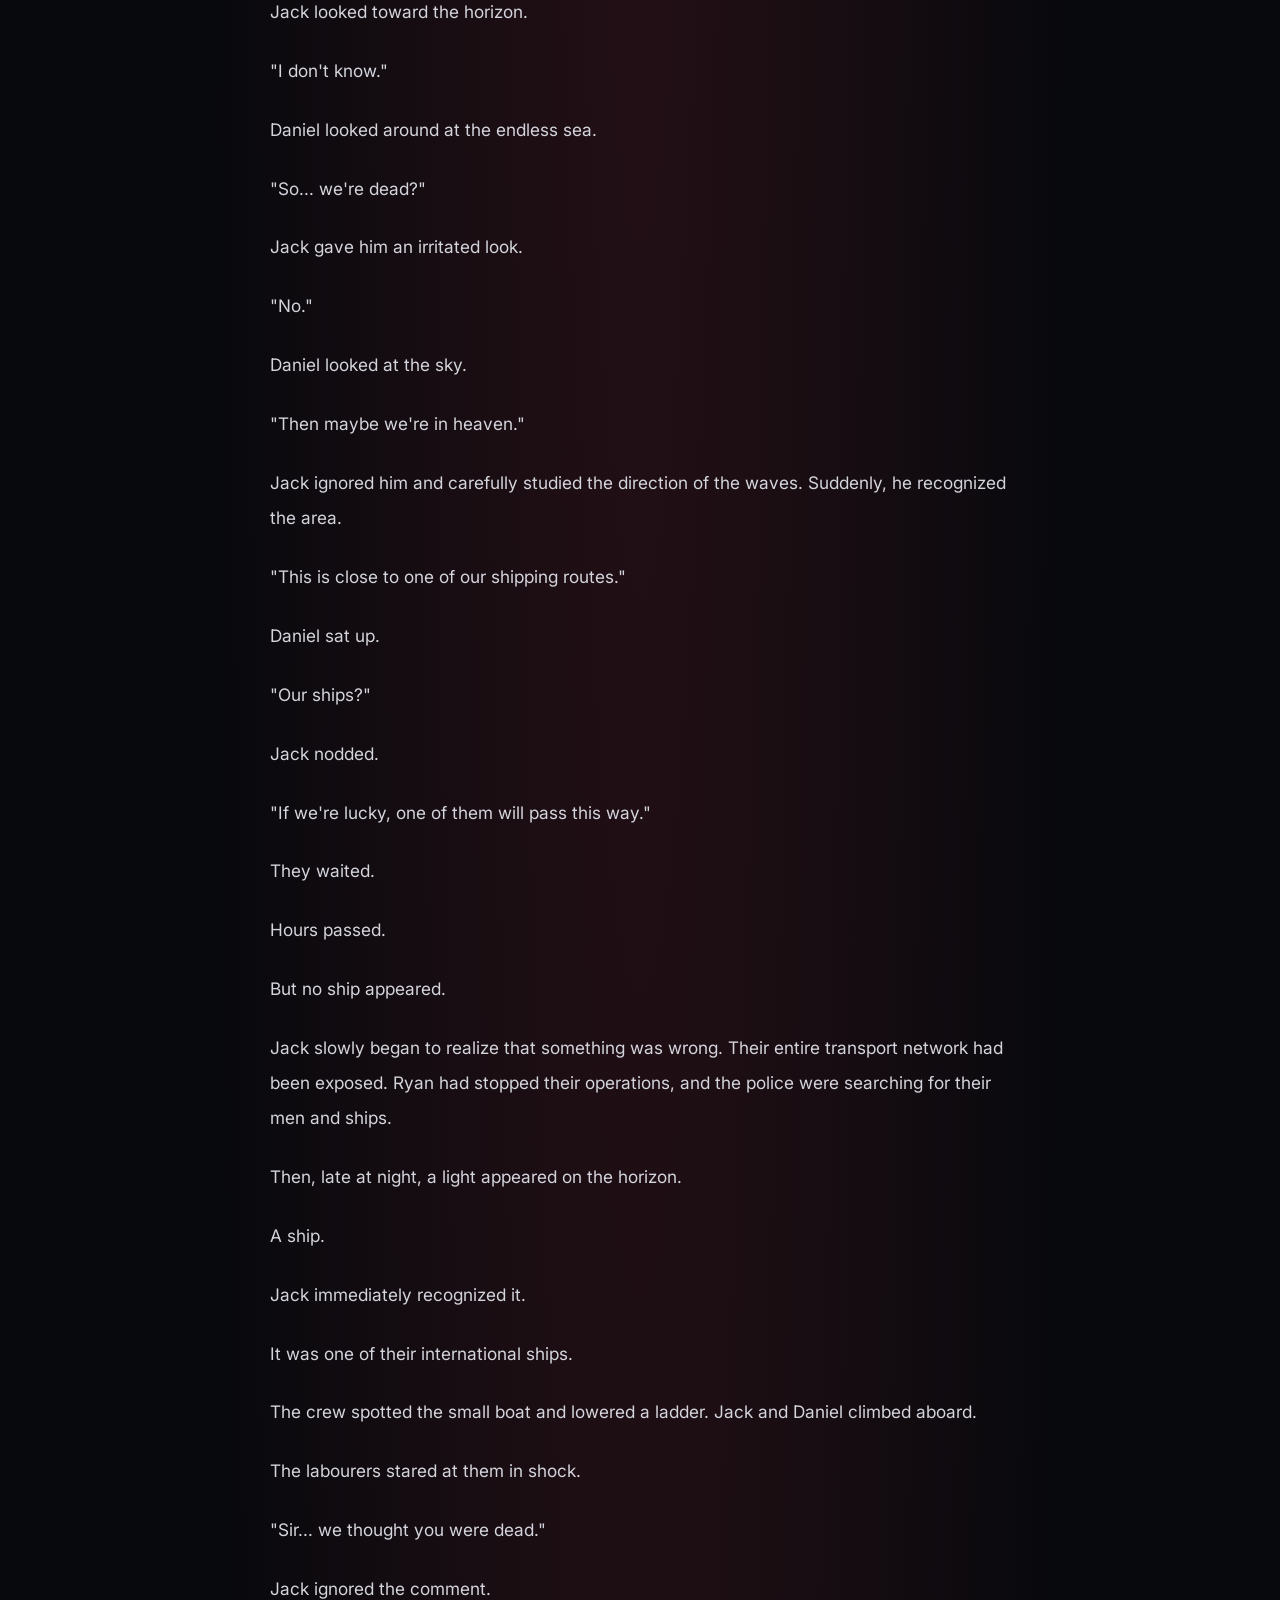
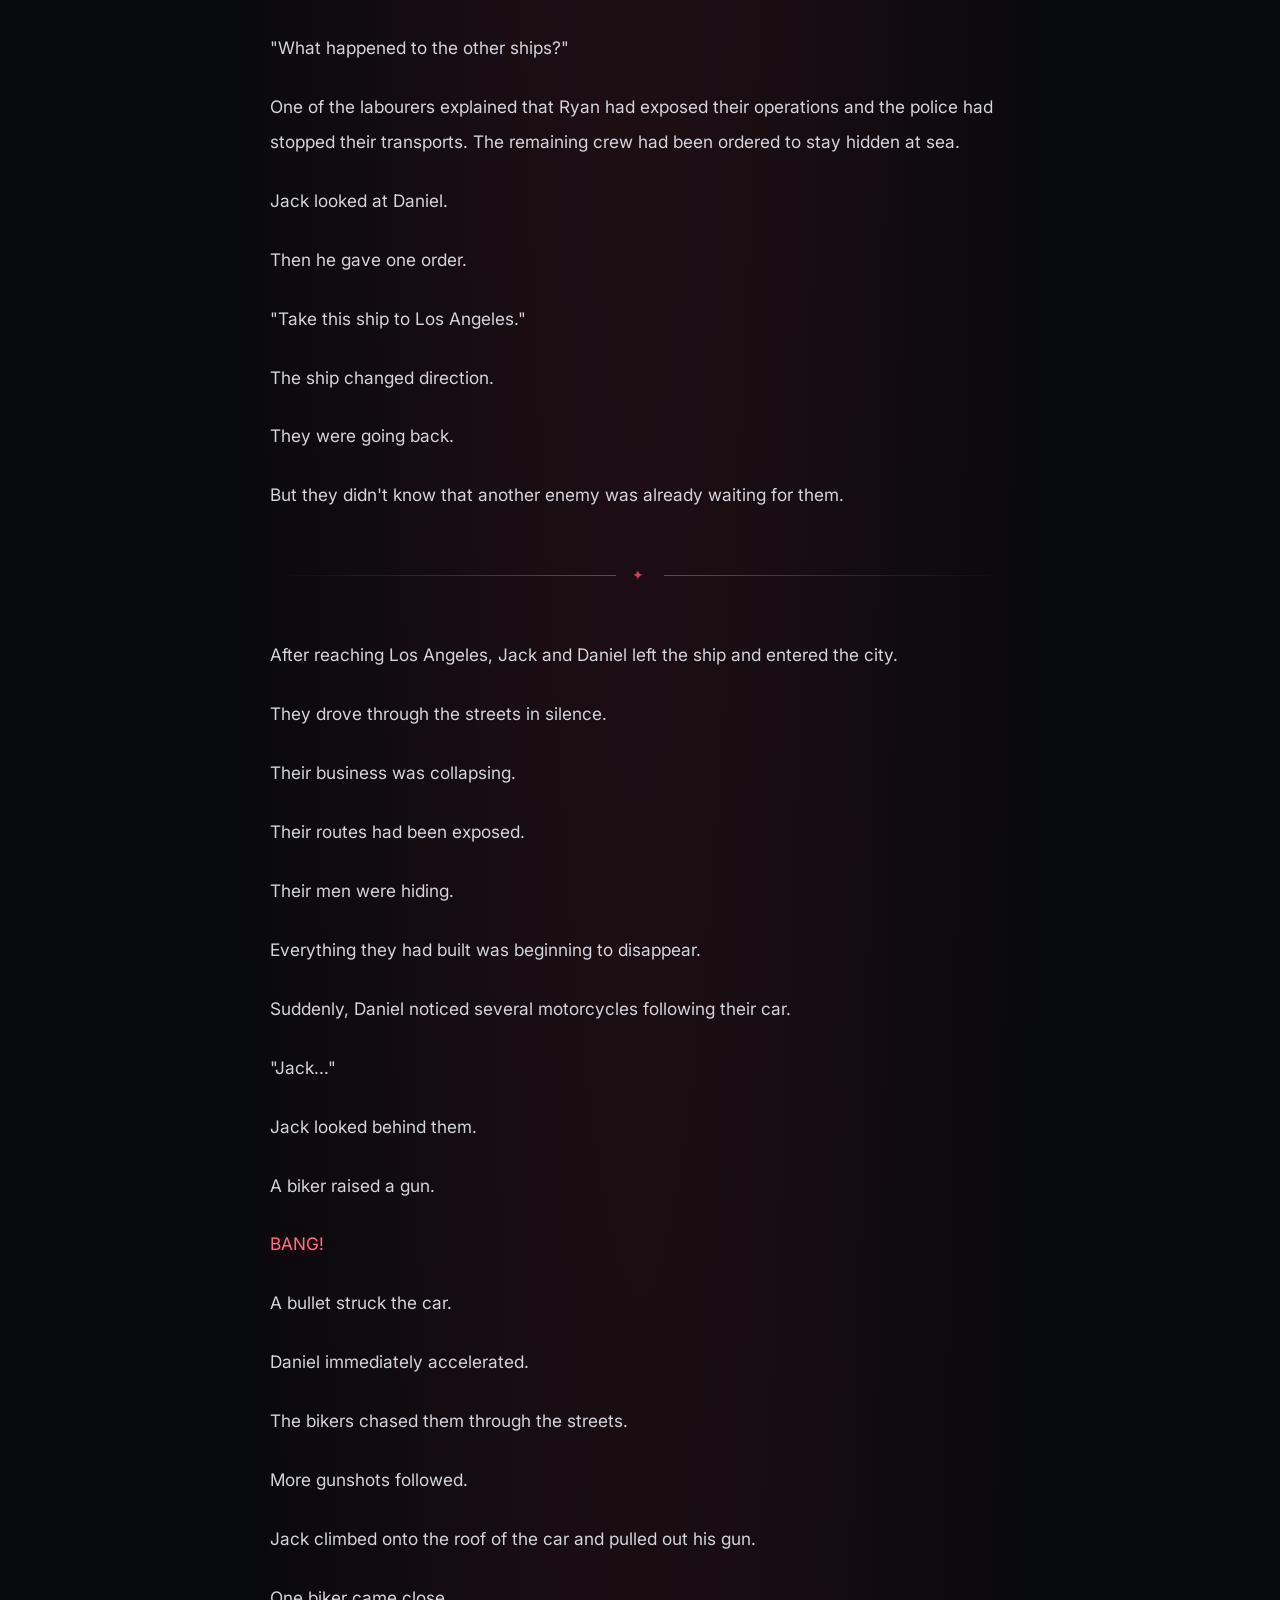
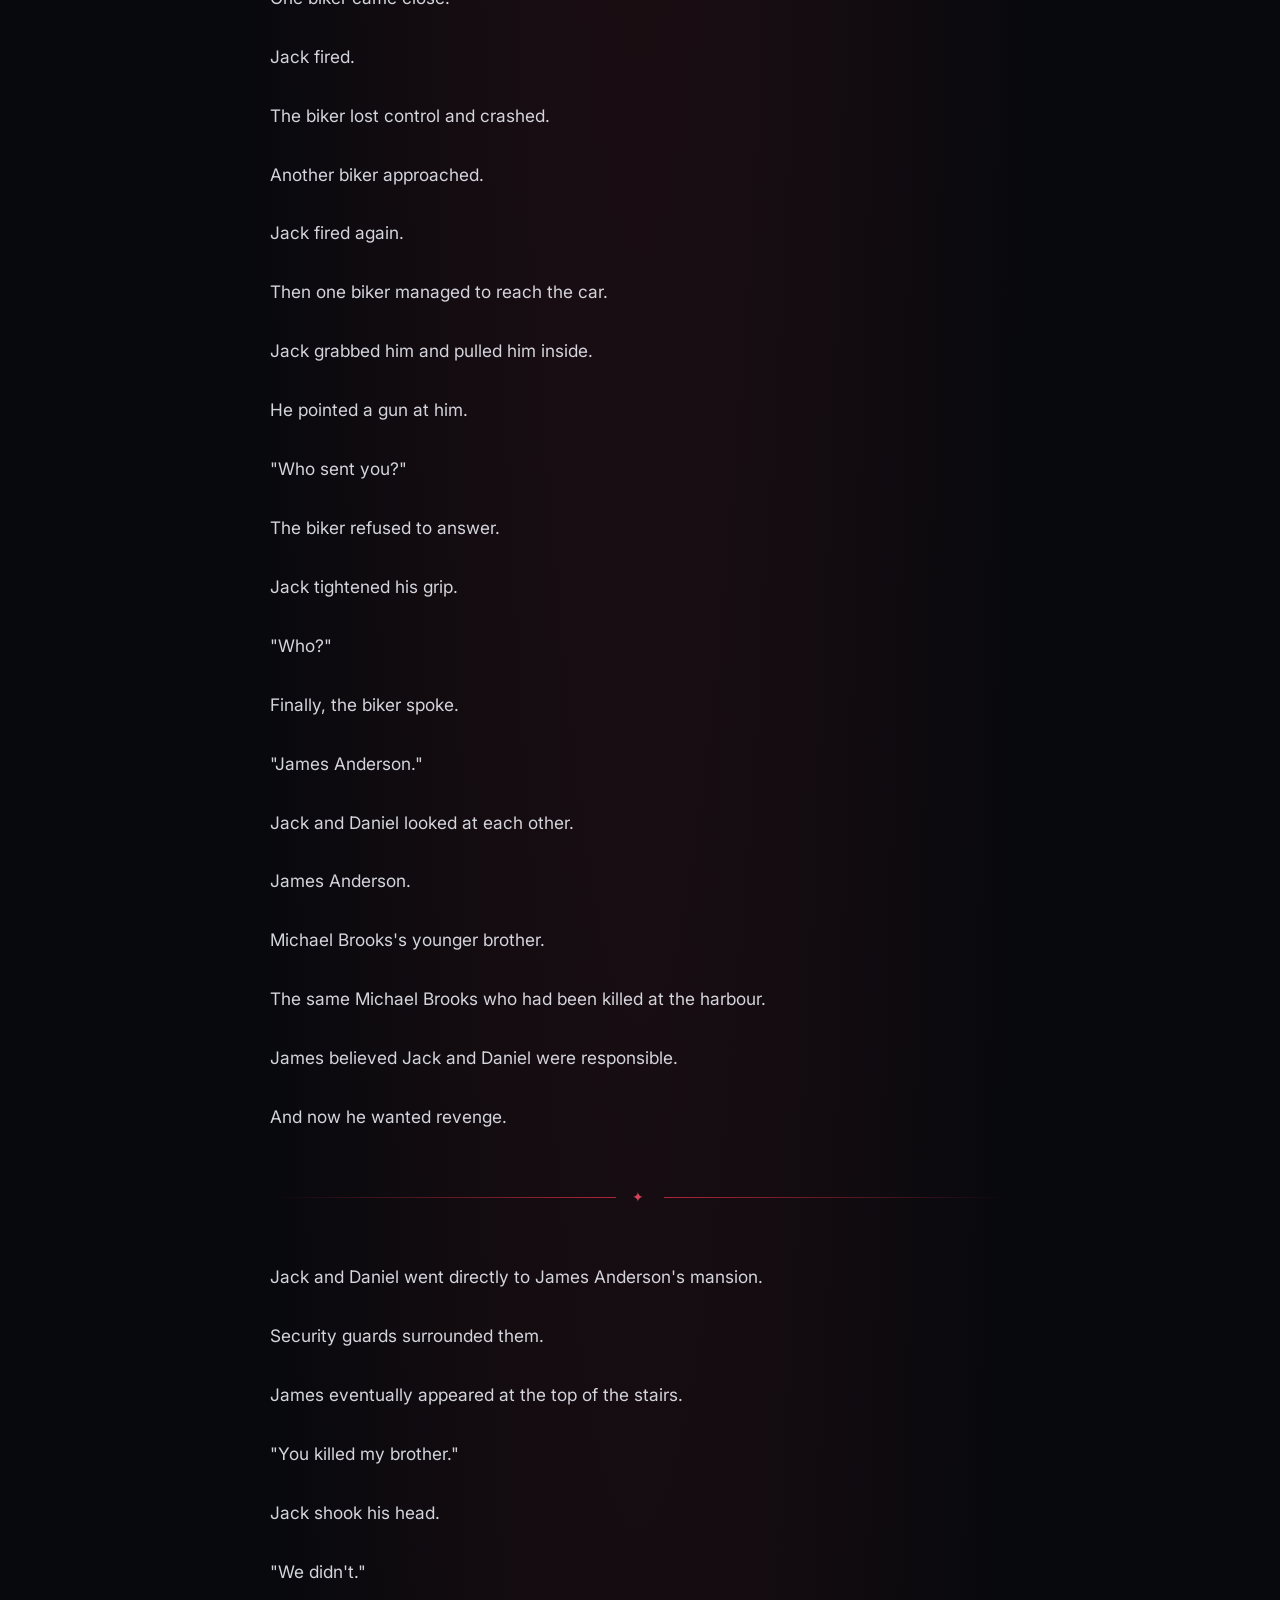
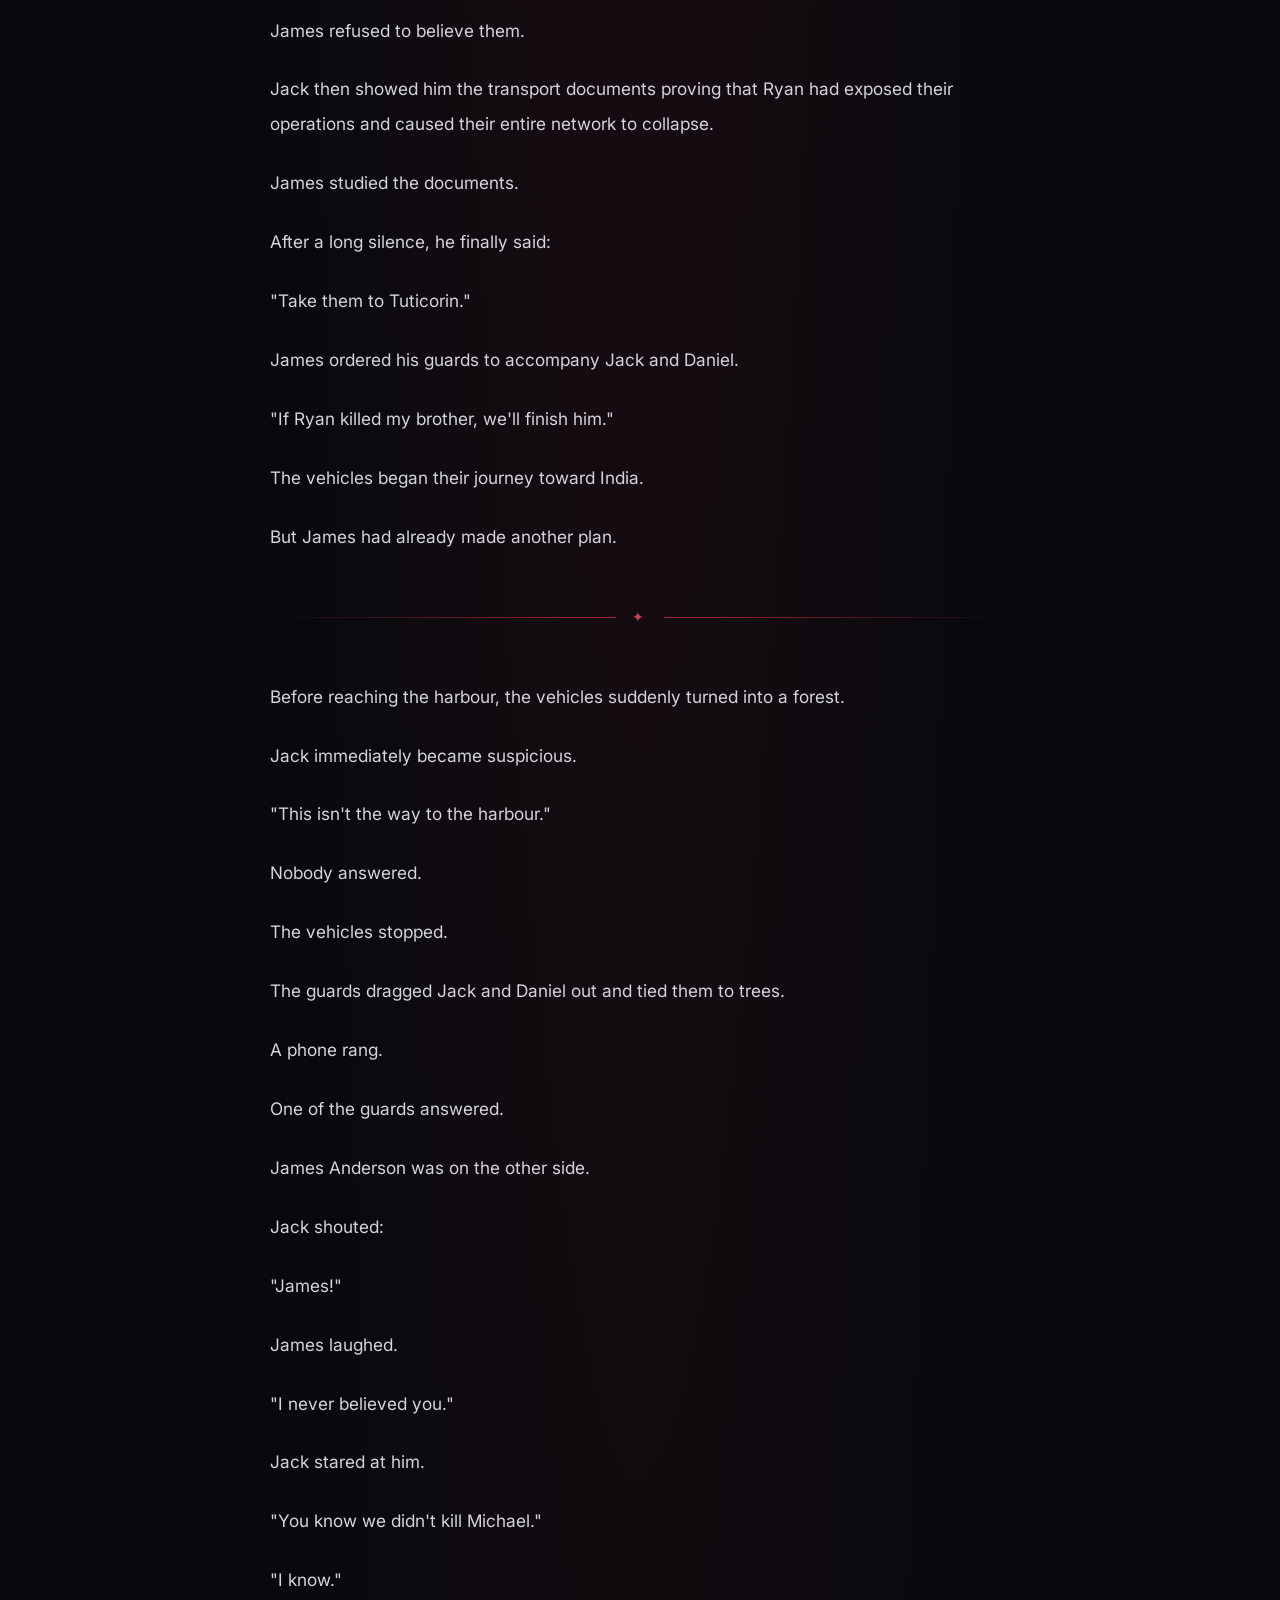
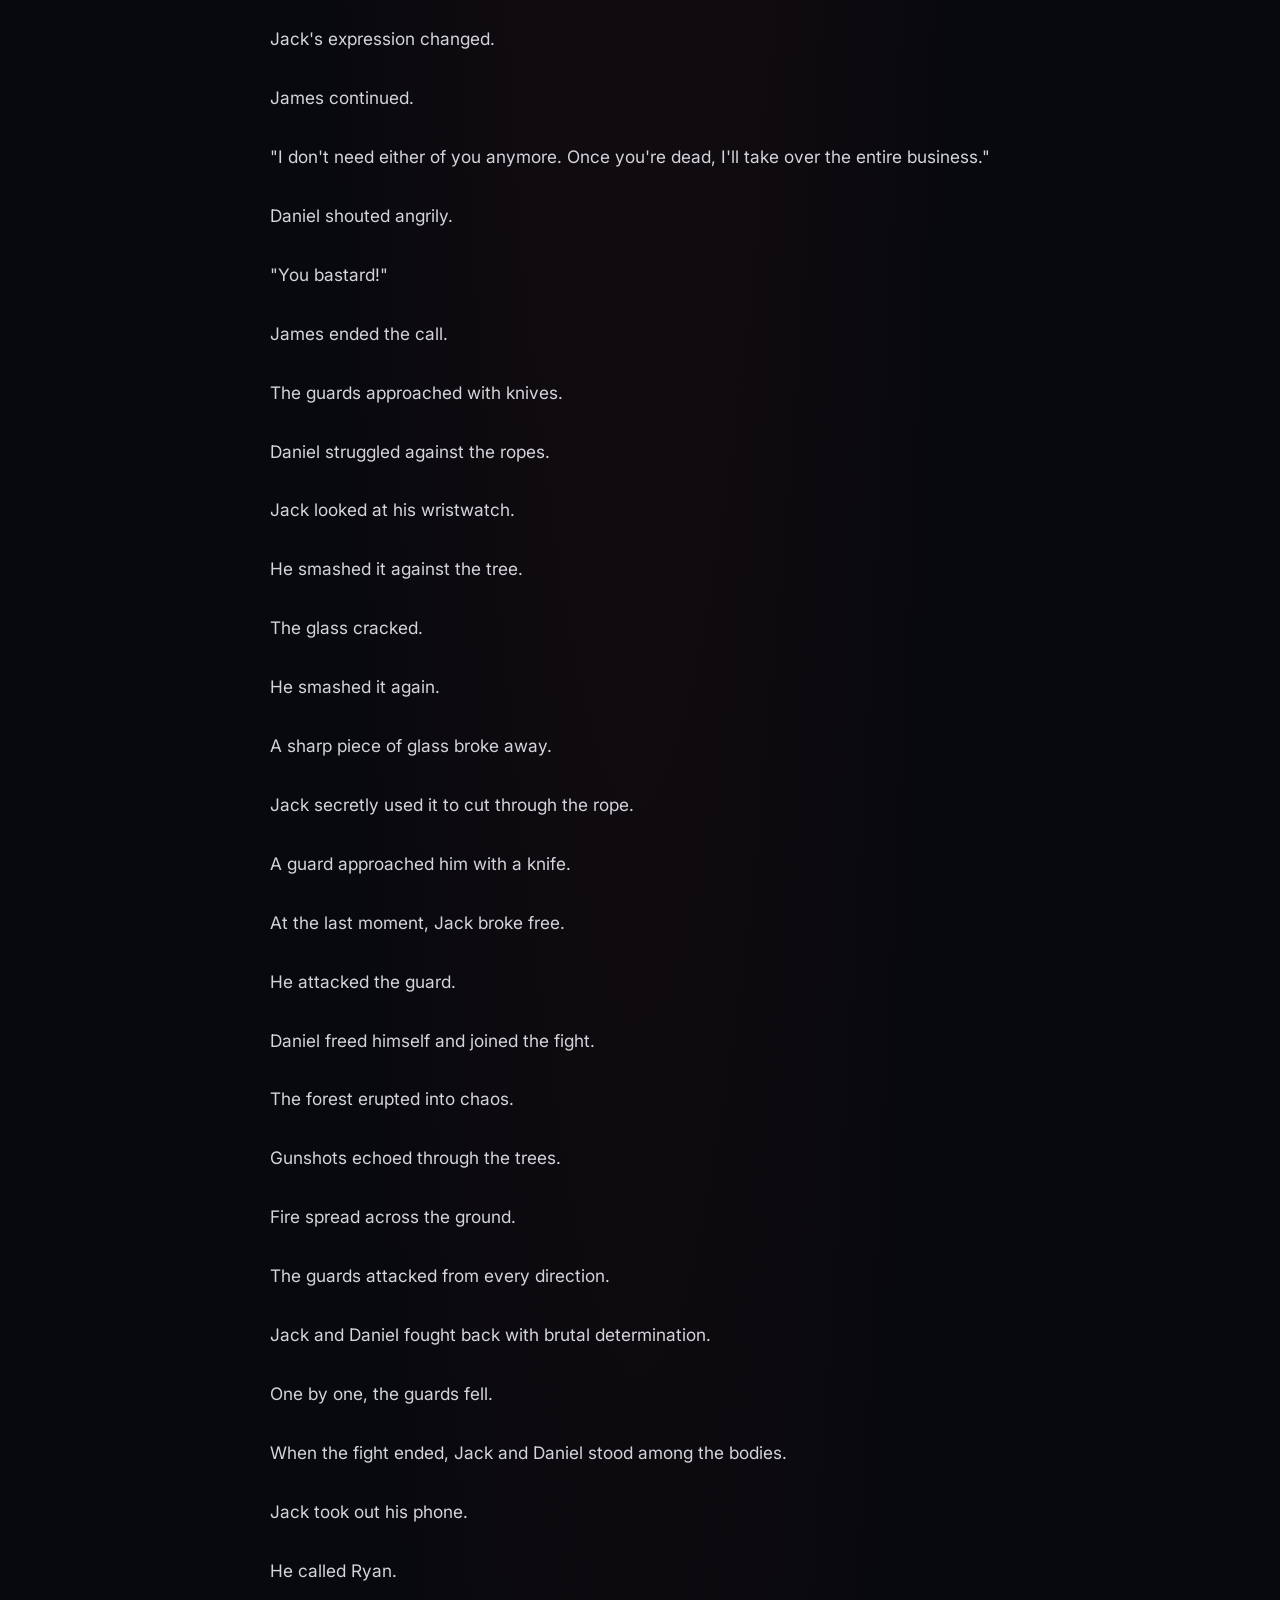
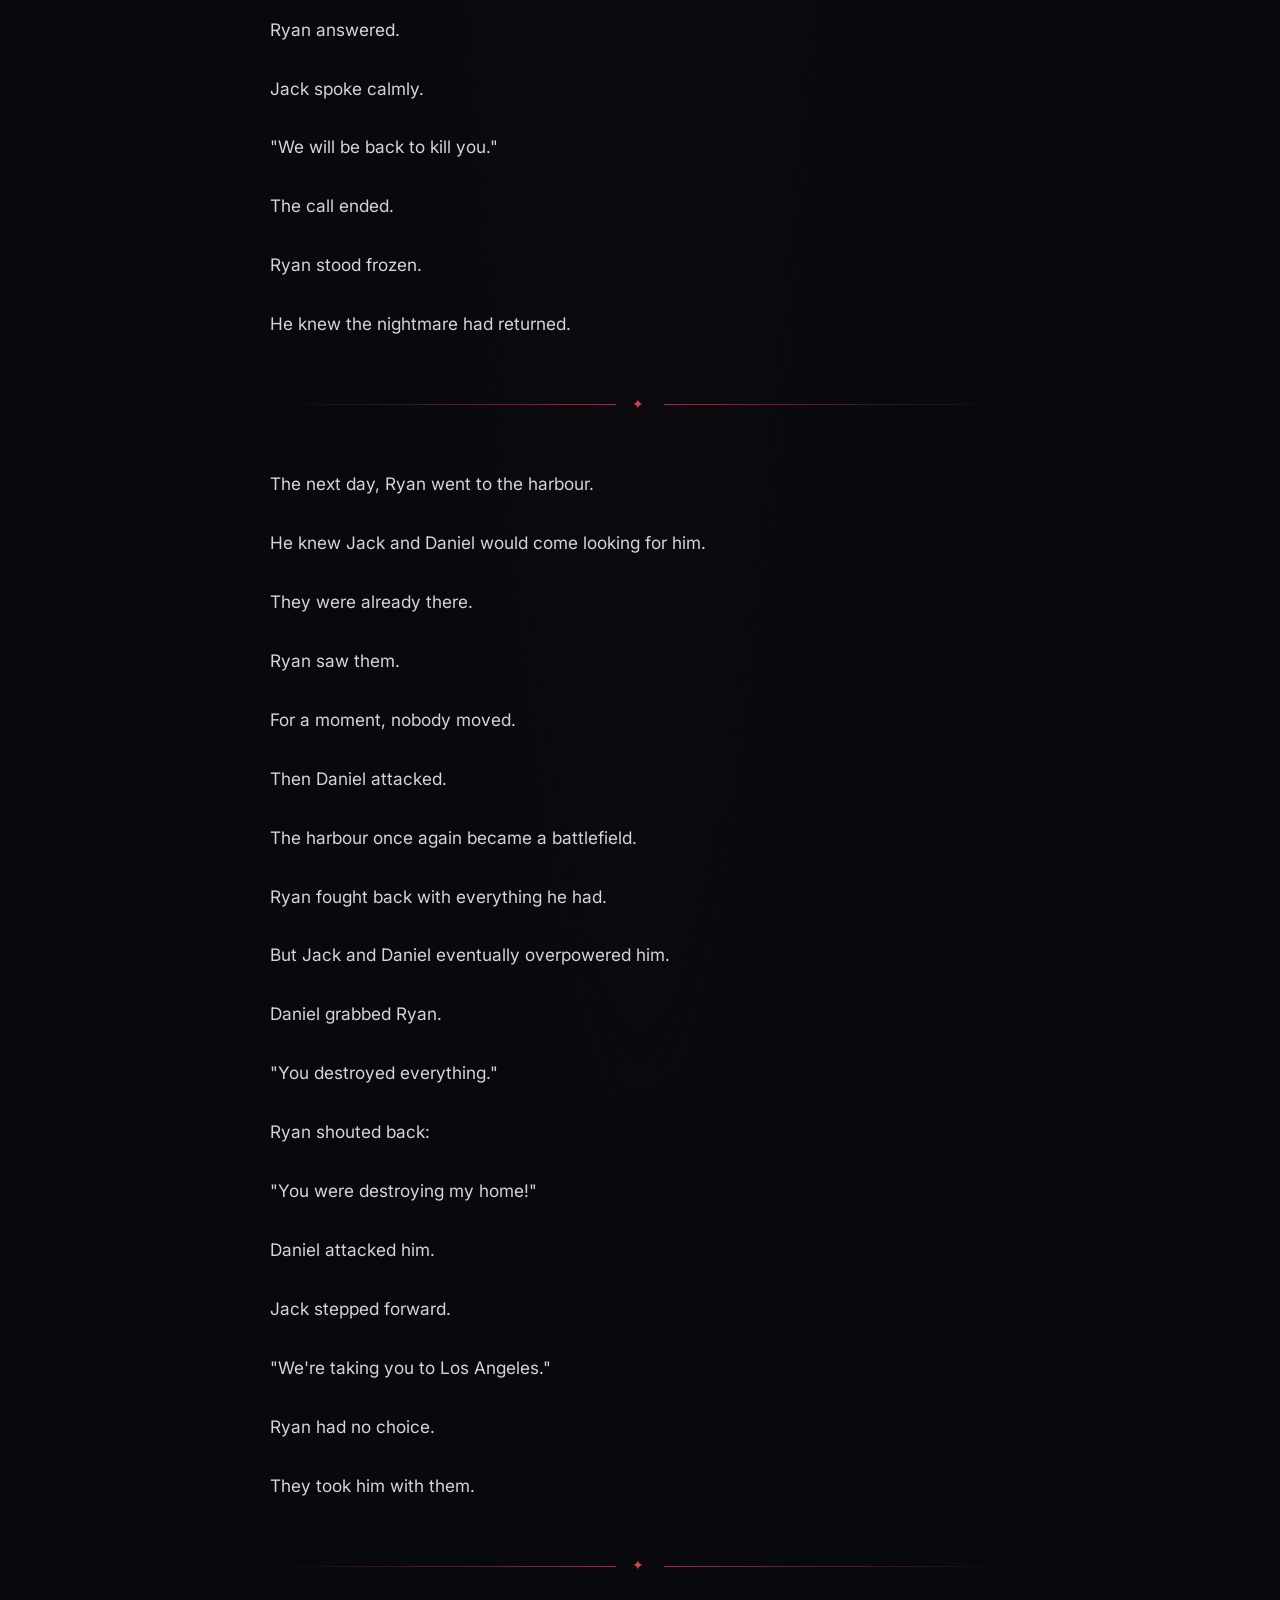
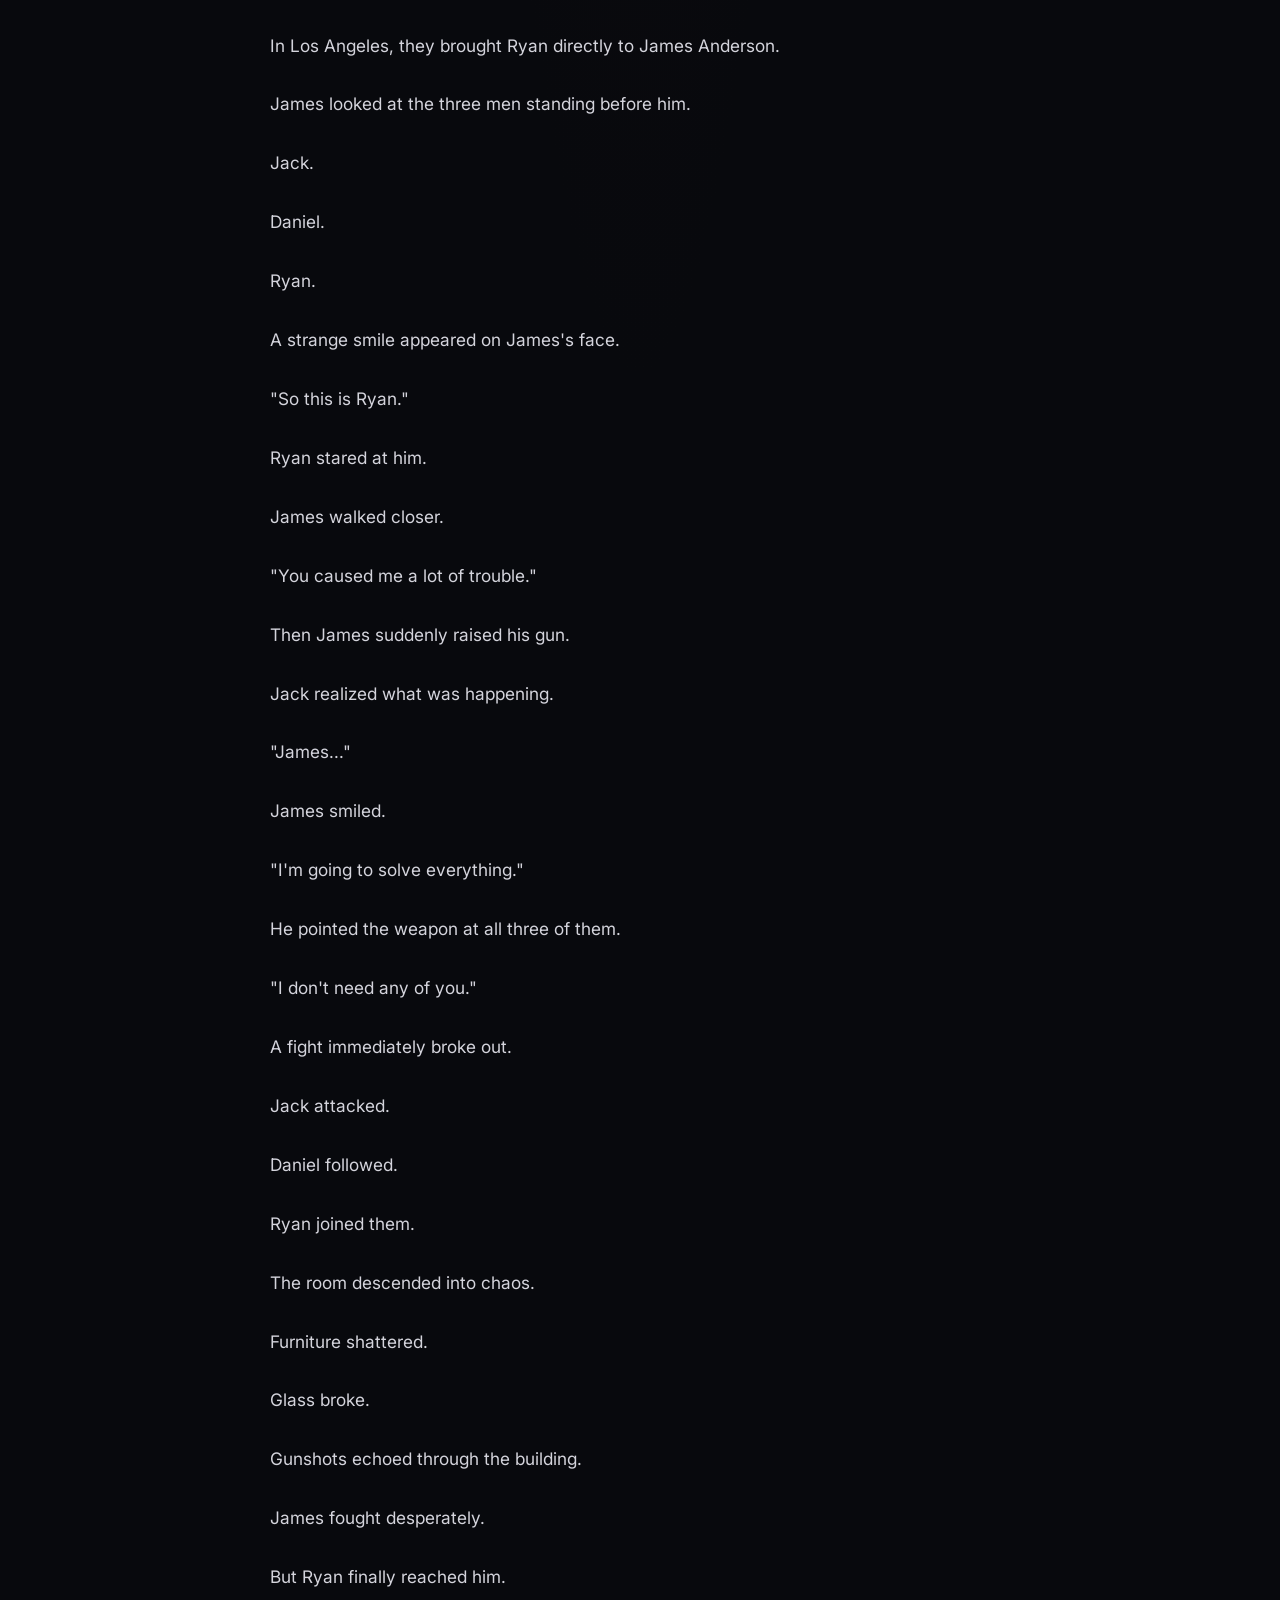
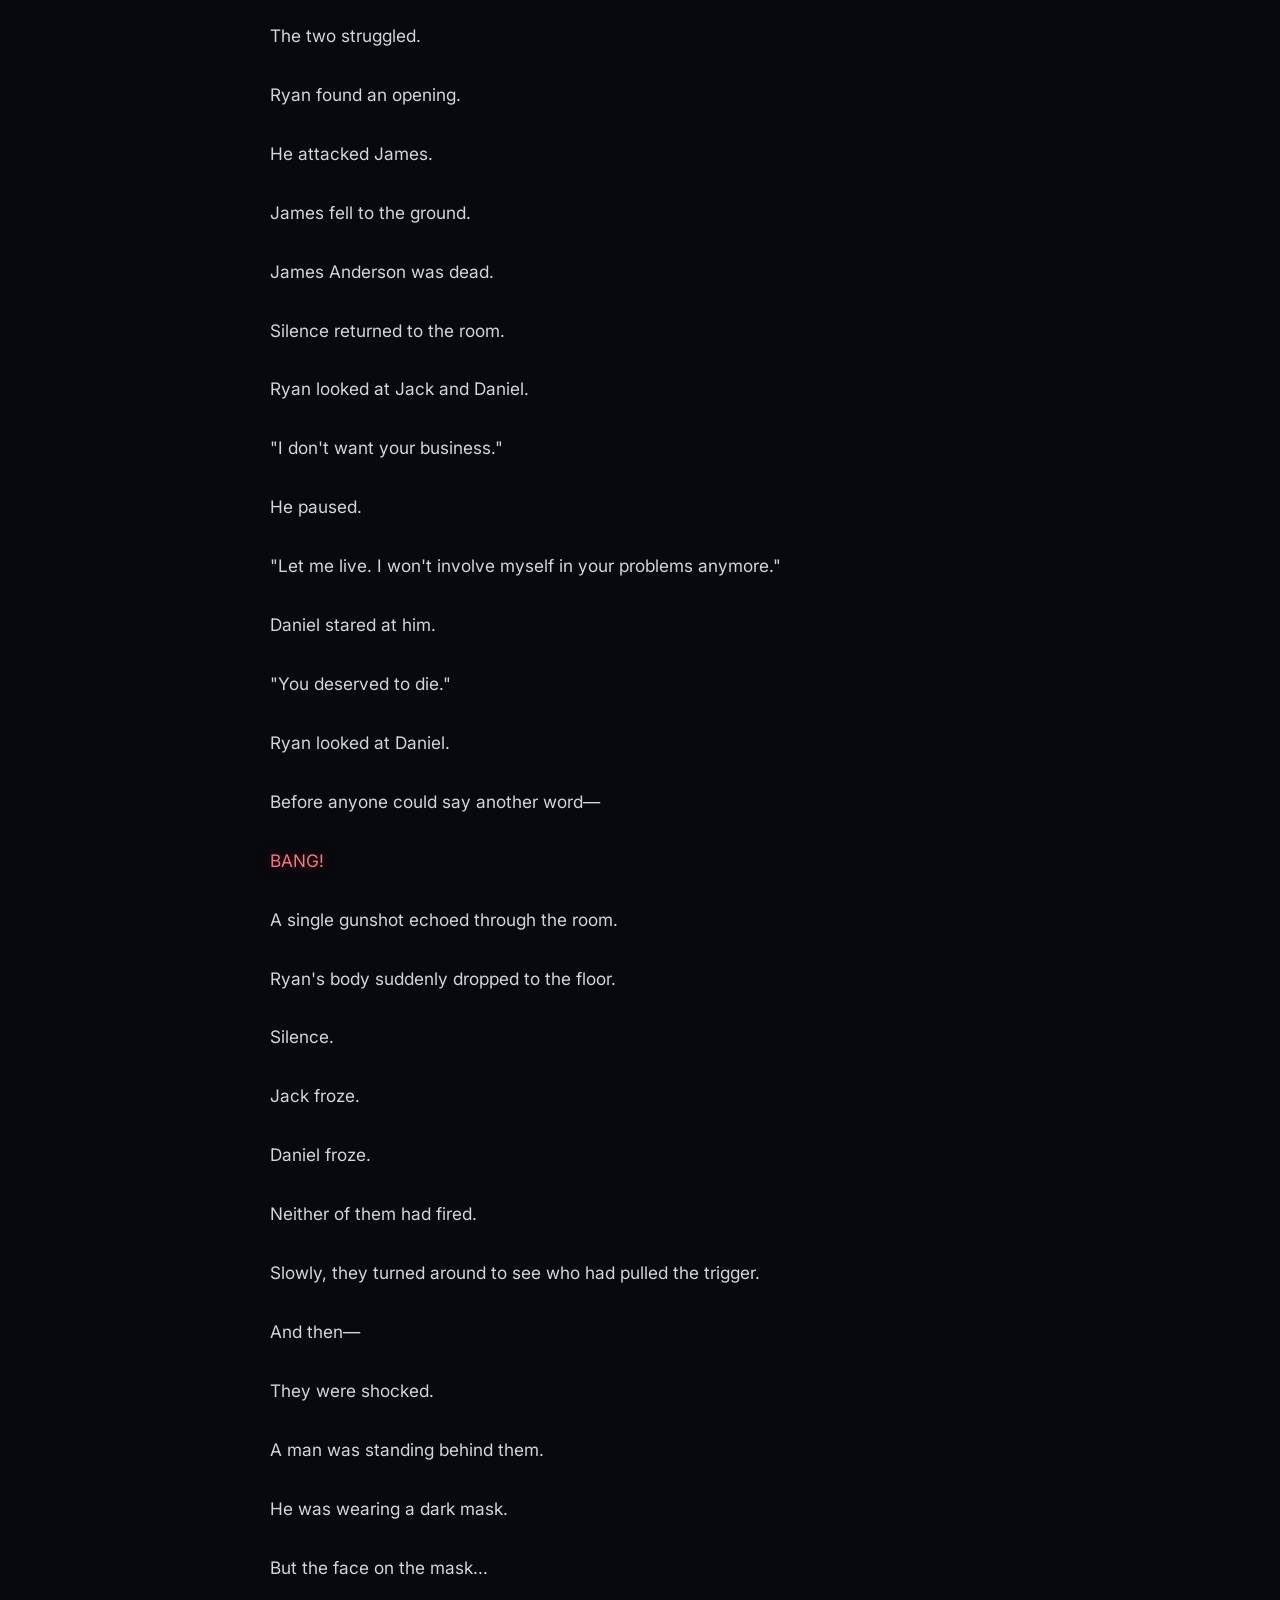
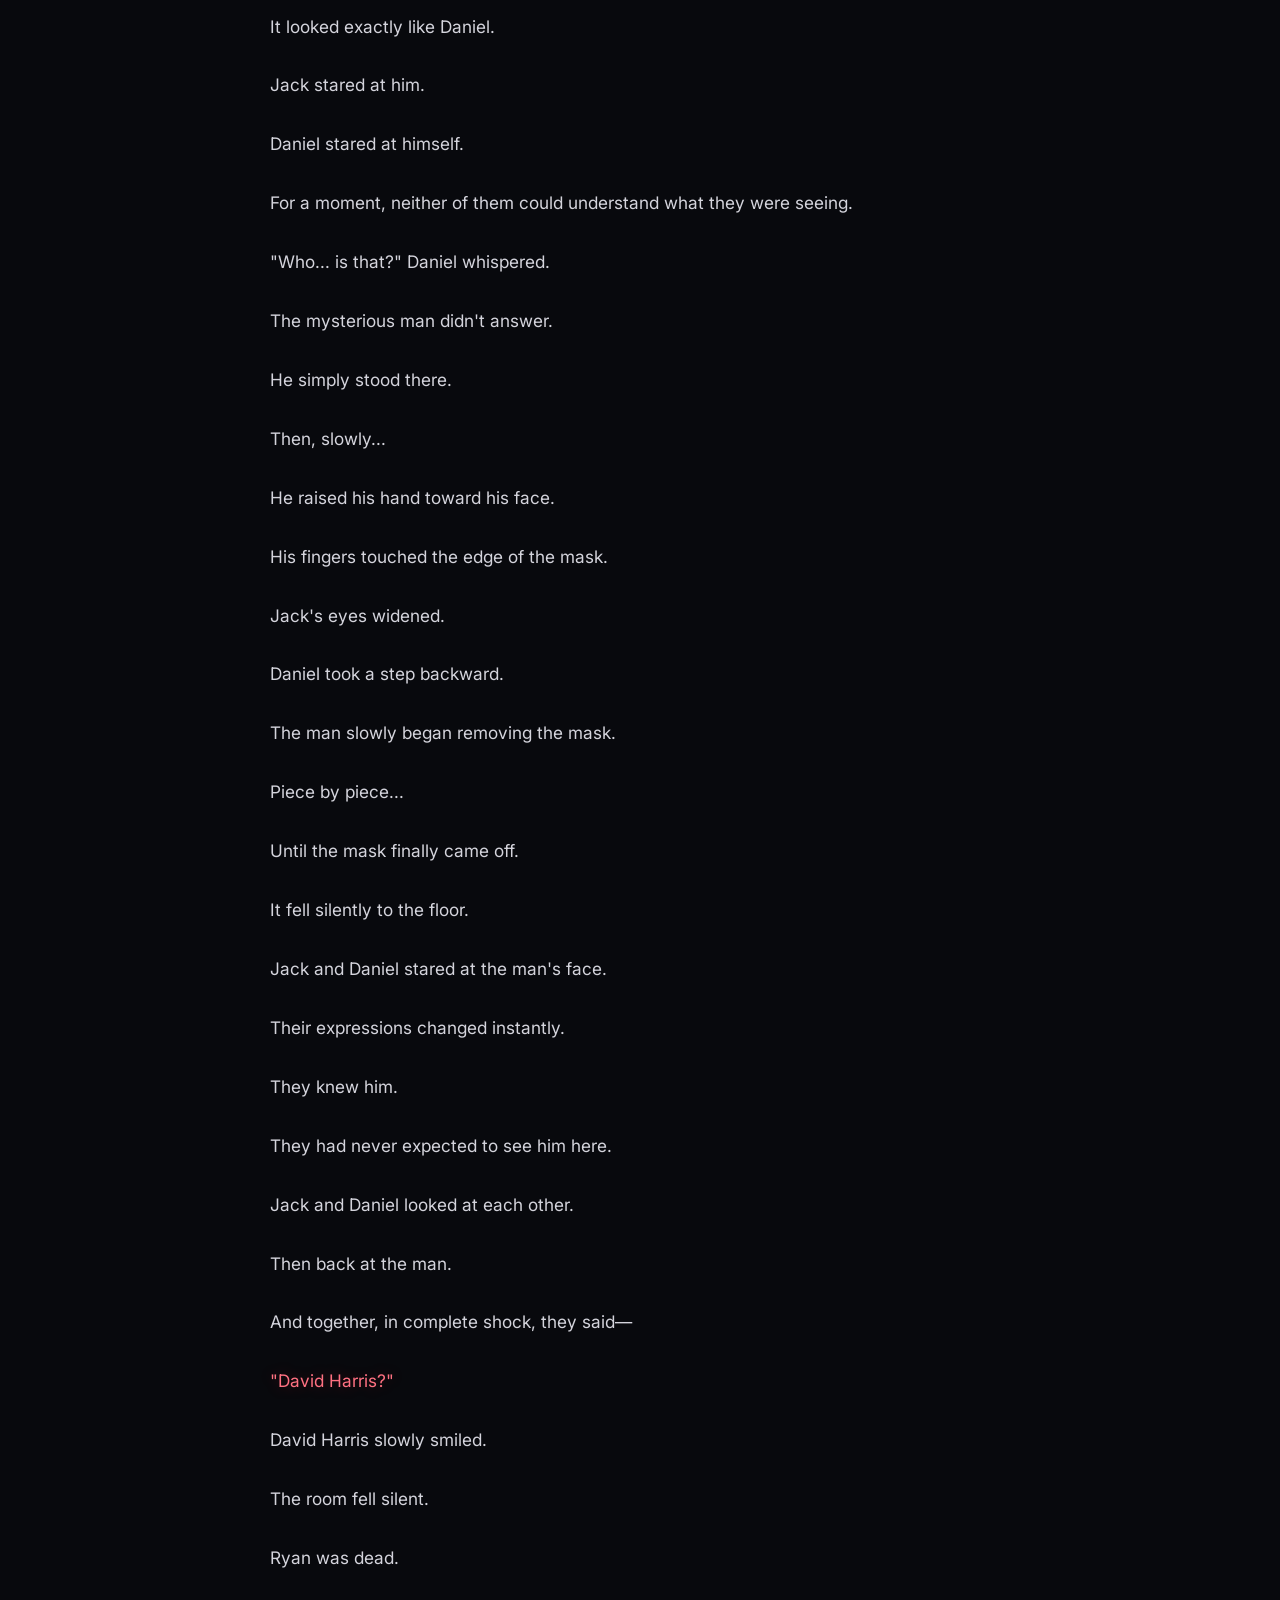
==== commit 4a72d3b4: "Update chapter-two.html" ====
--- a/chapter-two.html
+++ b/chapter-two.html
@@ -4,8 +4,7 @@
 <meta charset="UTF-8">
 <meta name="viewport" content="width=device-width, initial-scale=1.0">
 <meta name="theme-color" content="#08090d">
-
-<title>THE RETURN | THE HARBOUR — Chapter Two</title>
+<title>THE HARBOUR | Chapter Two — The Return</title>
 
 <link rel="preconnect" href="https://fonts.googleapis.com">
 <link rel="preconnect" href="https://fonts.gstatic.com" crossorigin>
@@ -14,19 +13,14 @@
 <style>
 :root {
     --bg: #08090d;
-    --panel: #101117;
-    --red: #a51f32;
-    --bright-red: #ff344d;
-    --silver: #e7e8ed;
-    --muted: #9a9ba8;
+    --red: #b21e35;
+    --bright: #ff344d;
+    --silver: #e8e8ee;
+    --muted: #a1a2ae;
     --line: rgba(255,255,255,.12);
 }
 
-* {
-    margin: 0;
-    padding: 0;
-    box-sizing: border-box;
-}
+* { box-sizing: border-box; margin: 0; padding: 0; }
 
 html {
     scroll-behavior: smooth;
@@ -36,29 +30,25 @@
 body {
     color: var(--silver);
     background:
-        radial-gradient(ellipse at 50% 0%, #291016 0%, transparent 48%),
+        radial-gradient(ellipse at 50% 0%, #251016 0%, transparent 48%),
         var(--bg);
     font-family: 'Inter', sans-serif;
+    overflow-x: hidden;
     line-height: 1.9;
-    overflow-x: hidden;
-}
-
-/* Reading progress */
-
-#readingProgress {
+}
+
+#progress {
     position: fixed;
     z-index: 1000;
+    left: 0;
     top: 0;
-    left: 0;
     height: 3px;
     width: 0;
-    background: linear-gradient(90deg, #6e0f20, #ff344d, #f3c2c8);
-    box-shadow: 0 0 14px #ff344d;
-}
-
-/* Atmospheric background */
-
-.atmosphere {
+    background: linear-gradient(90deg, #67101f, #ff344d, #f5c5cb);
+    box-shadow: 0 0 15px #ff344d;
+}
+
+.background {
     position: fixed;
     inset: 0;
     pointer-events: none;
@@ -66,65 +56,56 @@
     overflow: hidden;
 }
 
-.atmosphere::before {
+.background::before {
     content: "";
     position: absolute;
-    inset: -30%;
+    inset: -25%;
     background:
-        radial-gradient(ellipse at 20% 30%, rgba(115,16,35,.16), transparent 36%),
-        radial-gradient(ellipse at 80% 65%, rgba(42,57,83,.13), transparent 38%);
-    animation: atmosphereDrift 18s ease-in-out infinite alternate;
-}
-
-.atmosphere::after {
+        radial-gradient(ellipse at 20% 35%, rgba(145,17,41,.17), transparent 35%),
+        radial-gradient(ellipse at 85% 70%, rgba(45,58,83,.14), transparent 40%);
+    animation: drift 20s ease-in-out infinite alternate;
+}
+
+.background::after {
     content: "";
     position: absolute;
     inset: 0;
-    opacity: .17;
-    background-image: url("data:image/svg+xml,%3Csvg viewBox='0 0 180 180' xmlns='http://www.w3.org/2000/svg'%3E%3Cfilter id='n'%3E%3CfeTurbulence type='fractalNoise' baseFrequency='.9' numOctaves='3' stitchTiles='stitch'/%3E%3C/filter%3E%3Crect width='100%25' height='100%25' filter='url(%23n)' opacity='.18'/%3E%3C/svg%3E");
-}
-
-@keyframes atmosphereDrift {
-    from { transform: translate3d(-2%, -1%, 0) scale(1); }
-    to   { transform: translate3d(2%, 2%, 0) scale(1.1); }
-}
-
-/* Floating embers */
-
-.embers {
+    opacity: .13;
+    background-image: url("data:image/svg+xml,%3Csvg viewBox='0 0 180 180' xmlns='http://www.w3.org/2000/svg'%3E%3Cfilter id='n'%3E%3CfeTurbulence type='fractalNoise' baseFrequency='.85' numOctaves='3' stitchTiles='stitch'/%3E%3C/filter%3E%3Crect width='100%25' height='100%25' filter='url(%23n)' opacity='.25'/%3E%3C/svg%3E");
+}
+
+@keyframes drift {
+    from { transform: translate(-2%, -1%) scale(1); }
+    to { transform: translate(2%, 2%) scale(1.08); }
+}
+
+.particles {
     position: fixed;
     inset: 0;
-    z-index: 1;
     overflow: hidden;
     pointer-events: none;
-}
-
-.ember {
+    z-index: 1;
+}
+
+.particle {
     position: absolute;
-    bottom: -20px;
+    bottom: -10px;
     width: 3px;
     height: 3px;
     border-radius: 50%;
-    background: #ff5366;
+    background: #ff5268;
     box-shadow: 0 0 12px 2px rgba(255,52,77,.5);
-    opacity: 0;
     animation: rise linear infinite;
 }
 
 @keyframes rise {
-    0% {
-        transform: translate3d(0, 0, 0) scale(.5);
-        opacity: 0;
-    }
-    15% { opacity: .75; }
-    80% { opacity: .45; }
-    100% {
-        transform: translate3d(45px, -110vh, 0) scale(1.4);
-        opacity: 0;
-    }
-}
-
-/* Hero */
+    0% { transform: translateY(0) translateX(0); opacity: 0; }
+    15% { opacity: .7; }
+    85% { opacity: .35; }
+    100% { transform: translateY(-110vh) translateX(35px); opacity: 0; }
+}
+
+/* CINEMATIC OPENING */
 
 .hero {
     min-height: 100svh;
@@ -138,130 +119,135 @@
     padding: 100px 22px 110px;
     overflow: hidden;
     background:
-        linear-gradient(to bottom, rgba(8,9,13,.2), rgba(8,9,13,.55) 55%, #08090d 100%),
-        radial-gradient(ellipse at 50% 45%, rgba(125,19,39,.22), transparent 55%);
+        linear-gradient(to bottom, rgba(8,9,13,.05), rgba(8,9,13,.35) 55%, #08090d 100%),
+        radial-gradient(ellipse at 50% 45%, rgba(150,17,42,.23), transparent 57%);
 }
 
 .hero::before {
     content: "";
     position: absolute;
-    width: min(76vw, 680px);
+    z-index: -1;
+    width: min(78vw, 680px);
     aspect-ratio: 1;
-    border: 1px solid rgba(255,76,95,.13);
+    border: 1px solid rgba(255,76,95,.14);
     border-radius: 50%;
-    box-shadow:
-        0 0 70px rgba(165,31,50,.08),
-        inset 0 0 70px rgba(165,31,50,.06);
-    animation: sealPulse 7s ease-in-out infinite;
-    z-index: -1;
+    box-shadow: 0 0 75px rgba(165,31,50,.08), inset 0 0 75px rgba(165,31,50,.06);
+    animation: pulse 7s ease-in-out infinite;
 }
 
 .hero::after {
     content: "";
     position: absolute;
-    width: min(60vw, 480px);
+    z-index: -1;
+    width: min(61vw, 490px);
     aspect-ratio: 1;
-    border: 1px solid rgba(255,255,255,.06);
+    border: 1px solid rgba(255,255,255,.055);
     border-radius: 50%;
-    z-index: -1;
-}
-
-@keyframes sealPulse {
-    0%, 100% { transform: scale(.96); opacity: .6; }
+}
+
+@keyframes pulse {
+    0%, 100% { transform: scale(.96); opacity: .55; }
     50% { transform: scale(1.04); opacity: 1; }
 }
 
 .eyebrow {
-    color: #d1a5aa;
-    font-size: .72rem;
+    color: #d4a5ac;
+    font-size: .7rem;
     font-weight: 600;
     letter-spacing: .42em;
     text-transform: uppercase;
     margin-bottom: 30px;
-    animation: fadeUp 1s .1s both;
+    animation: reveal 1s .1s both;
 }
 
 .hero h1 {
     font-family: 'Cinzel', serif;
     font-size: clamp(2.7rem, 9vw, 7rem);
     font-weight: 800;
-    letter-spacing: .07em;
-    line-height: 1.13;
+    letter-spacing: .055em;
+    line-height: 1.15;
     color: #fff;
-    text-shadow:
-        0 0 20px rgba(255,52,77,.2),
-        0 0 70px rgba(165,31,50,.24);
-    animation: titleReveal 1.5s .2s both;
-}
-
-.hero h1 span {
+    text-shadow: 0 0 25px rgba(255,52,77,.2), 0 0 75px rgba(165,31,50,.23);
+    animation: titleIn 1.5s .2s both;
+}
+
+.hero h1 .chapter {
     display: block;
-    color: var(--bright-red);
-    font-size: .39em;
+    color: var(--bright);
+    font-size: .31em;
     font-weight: 500;
-    letter-spacing: .42em;
-    margin-top: 24px;
-    text-shadow: 0 0 28px rgba(255,52,77,.38);
+    letter-spacing: .48em;
+    margin-top: 28px;
+    text-shadow: 0 0 30px rgba(255,52,77,.4);
 }
 
 .title-rule {
+    width: min(300px, 65vw);
     height: 1px;
-    width: min(300px, 65vw);
-    margin: 34px auto 25px;
-    background: linear-gradient(90deg, transparent, #a51f32, #f4b5bd, #a51f32, transparent);
-    box-shadow: 0 0 15px rgba(255,52,77,.3);
-    animation: expandRule 1.5s .6s both;
-}
-
-.hero-note {
-    color: #a8a8b2;
-    font-size: .79rem;
-    letter-spacing: .15em;
+    margin: 30px auto 24px;
+    background: linear-gradient(90deg, transparent, #a51f32, #ffd1d7, #a51f32, transparent);
+    box-shadow: 0 0 16px rgba(255,52,77,.3);
+    animation: expand 1.4s .6s both;
+}
+
+.hero h1 .subtitle {
+    display: block;
+    font-size: .47em;
+    letter-spacing: .22em;
+    color: #f0e8eb;
+    font-weight: 600;
+}
+
+.tagline {
+    color: #a8a8b4;
+    font-size: .78rem;
+    letter-spacing: .16em;
     text-transform: uppercase;
-    animation: fadeUp 1s .8s both;
+    animation: reveal 1s .8s both;
 }
 
 .scroll-cue {
     position: absolute;
-    bottom: 36px;
-    color: #777986;
-    font-size: .67rem;
-    letter-spacing: .25em;
+    bottom: 35px;
+    color: #858592;
+    font-size: .65rem;
+    letter-spacing: .28em;
     text-transform: uppercase;
-    animation: fadeUp 1s 1s both;
+    text-decoration: none;
+    animation: reveal 1s 1s both;
 }
 
 .scroll-cue::after {
     content: "";
     display: block;
+    height: 35px;
     width: 1px;
-    height: 35px;
     margin: 12px auto 0;
     background: linear-gradient(#ff344d, transparent);
-    animation: cueMove 1.6s infinite;
-}
-
-@keyframes cueMove {
-    0%, 100% { transform: scaleY(.6); transform-origin: top; opacity: .45; }
+    animation: cue 1.6s ease-in-out infinite;
+}
+
+@keyframes cue {
+    0%, 100% { transform: scaleY(.6); opacity: .5; }
     50% { transform: scaleY(1); opacity: 1; }
 }
 
-@keyframes titleReveal {
-    from { opacity: 0; transform: translateY(25px); filter: blur(9px); }
+@keyframes titleIn {
+    from { opacity: 0; transform: translateY(28px); filter: blur(9px); }
     to { opacity: 1; transform: translateY(0); filter: blur(0); }
 }
 
-@keyframes expandRule {
+@keyframes expand {
     from { transform: scaleX(.1); opacity: 0; }
     to { transform: scaleX(1); opacity: 1; }
 }
 
-@keyframes fadeUp {
+@keyframes reveal {
     from { opacity: 0; transform: translateY(15px); }
     to { opacity: 1; transform: translateY(0); }
 }
 
-/* Story area */
+/* STORY */
 
 .story-wrap {
     position: relative;
@@ -271,45 +257,41 @@
     padding: 0 25px 100px;
 }
 
-.story-top {
+.story-heading {
     text-align: center;
-    margin: 0 auto 55px;
-    padding: 30px 20px;
+    margin-bottom: 54px;
+    padding: 28px 15px;
     border-top: 1px solid var(--line);
     border-bottom: 1px solid var(--line);
 }
 
-.story-top p {
-    color: #b9bac5;
-    font-size: .82rem;
-    letter-spacing: .07em;
-}
-
-.story-top strong {
+.story-heading strong {
     display: block;
     font-family: 'Cinzel', serif;
-    color: #e7b0b7;
-    letter-spacing: .15em;
+    color: #e4b1b9;
     font-size: .9rem;
+    letter-spacing: .17em;
     margin-bottom: 8px;
 }
 
+.story-heading span {
+    color: var(--muted);
+    font-size: .75rem;
+    letter-spacing: .1em;
+}
+
 .story {
-    font-family: 'Inter', sans-serif;
-    font-size: clamp(1rem, 2.3vw, 1.09rem);
-    font-weight: 400;
-    line-height: 2.05;
-    color: #d2d2d9;
+    font-size: clamp(1rem, 2.3vw, 1.08rem);
+    line-height: 2.02;
+    color: #d4d4dc;
     overflow-wrap: anywhere;
 }
 
 .story p {
-    margin: 0 0 25px;
+    margin-bottom: 24px;
     opacity: 0;
     transform: translateY(16px);
-    transition:
-        opacity .8s ease,
-        transform .8s ease;
+    transition: opacity .75s ease, transform .75s ease;
 }
 
 .story p.visible {
@@ -317,43 +299,43 @@
     transform: translateY(0);
 }
 
-/* Scene separators */
-
 .scene-divider {
     display: flex;
     align-items: center;
-    gap: 17px;
+    gap: 16px;
     margin: 48px 0;
-    color: #d43a50;
+    color: #d44257;
     font-family: 'Cinzel', serif;
-    font-size: .8rem;
-    letter-spacing: .4em;
-    opacity: .9;
+    font-size: .9rem;
+    letter-spacing: .25em;
 }
 
 .scene-divider::before,
 .scene-divider::after {
     content: "";
+    flex: 1;
     height: 1px;
-    flex: 1;
-    background: linear-gradient(90deg, transparent, rgba(255,52,77,.6));
+    background: linear-gradient(90deg, transparent, rgba(255,52,77,.65));
 }
 
 .scene-divider::after {
-    background: linear-gradient(90deg, rgba(255,52,77,.6), transparent);
-}
-
-/* Final card */
+    background: linear-gradient(90deg, rgba(255,52,77,.65), transparent);
+}
+
+.highlight {
+    color: #ff7182;
+    text-shadow: 0 0 15px rgba(255,52,77,.3);
+}
+
+/* FINAL REVEAL CARD */
 
 .ending {
     position: relative;
-    margin-top: 90px;
-    padding: 60px 25px;
+    margin-top: 85px;
+    padding: 60px 22px;
     text-align: center;
-    border: 1px solid rgba(255,52,77,.23);
-    background:
-        linear-gradient(135deg, rgba(94,14,28,.22), transparent 55%),
-        rgba(13,14,20,.75);
+    border: 1px solid rgba(255,52,77,.25);
+    background: linear-gradient(135deg, rgba(96,13,29,.22), transparent 60%), rgba(13,14,20,.78);
     box-shadow: 0 0 65px rgba(105,14,30,.1);
     overflow: hidden;
 }
@@ -361,19 +343,19 @@
 .ending::before {
     content: "";
     position: absolute;
-    left: 50%;
-    top: -100px;
-    transform: translateX(-50%);
     width: 250px;
     height: 160px;
-    background: rgba(255,52,77,.1);
+    top: -100px;
+    left: 50%;
+    transform: translateX(-50%);
+    background: rgba(255,52,77,.12);
     filter: blur(65px);
 }
 
 .ending-label {
     position: relative;
-    color: #a5a5b1;
-    font-size: .68rem;
+    color: #a4a5b1;
+    font-size: .67rem;
     letter-spacing: .4em;
     text-transform: uppercase;
     margin-bottom: 17px;
@@ -382,63 +364,58 @@
 .ending h2 {
     position: relative;
     font-family: 'Cinzel', serif;
+    font-size: clamp(1.8rem, 6vw, 3rem);
+    letter-spacing: .1em;
     color: #fff;
-    font-size: clamp(1.7rem, 6vw, 3rem);
-    letter-spacing: .1em;
     text-shadow: 0 0 30px rgba(255,52,77,.3);
 }
 
-.ending .credit {
+.credit {
     position: relative;
-    color: #c3a0a5;
-    margin-top: 28px;
+    color: #c5a0a6;
+    margin-top: 27px;
     font-size: .9rem;
     letter-spacing: .08em;
 }
 
 .back-link {
     display: inline-block;
-    margin-top: 35px;
+    position: relative;
+    margin-top: 34px;
     padding: 12px 24px;
     border: 1px solid rgba(255,255,255,.2);
     color: #eee;
     text-decoration: none;
-    font-size: .75rem;
+    font-size: .72rem;
     letter-spacing: .12em;
     text-transform: uppercase;
     transition: .3s ease;
 }
 
 .back-link:hover {
-    border-color: var(--bright-red);
+    border-color: var(--bright);
     background: rgba(165,31,50,.15);
     box-shadow: 0 0 25px rgba(255,52,77,.15);
     transform: translateY(-2px);
 }
 
-/* Footer */
-
 footer {
     position: relative;
     z-index: 2;
+    padding: 25px 15px 35px;
     text-align: center;
-    padding: 25px 15px 35px;
-    color: #646570;
-    font-size: .7rem;
-    letter-spacing: .13em;
-}
-
-footer span {
-    color: #ad3346;
-}
-
-/* Responsive */
+    color: #6d6e79;
+    font-size: .68rem;
+    letter-spacing: .14em;
+}
+
+footer span { color: #b82a41; }
 
 @media (max-width: 600px) {
-    .hero { min-height: 90svh; padding-inline: 18px; }
-    .eyebrow { letter-spacing: .25em; font-size: .63rem; }
-    .hero h1 { letter-spacing: .025em; }
-    .hero h1 span { letter-spacing: .28em; }
+    .hero { min-height: 92svh; padding-inline: 17px; }
+    .eyebrow { font-size: .62rem; letter-spacing: .25em; }
+    .hero h1 { letter-spacing: .015em; }
+    .hero h1 .chapter { letter-spacing: .3em; }
     .story-wrap { padding-inline: 22px; }
     .story { line-height: 1.95; }
     .ending { padding: 48px 18px; }
@@ -456,59 +433,536 @@
 </head>
 
 <body>
-<div id="readingProgress"></div>
-<div class="atmosphere" aria-hidden="true"></div>
-<div class="embers" id="embers" aria-hidden="true"></div>
+<div id="progress"></div>
+<div class="background" aria-hidden="true"></div>
+<div class="particles" id="particles" aria-hidden="true"></div>
 
 <header class="hero">
-    <div class="eyebrow">The Harbour · A Cinematic Thriller</div>
-
+    <div class="eyebrow">A Cinematic Crime Thriller</div>
     <h1>
         THE HARBOUR
-        <span>CHAPTER TWO</span>
+        <span class="chapter">CHAPTER TWO</span>
         <div class="title-rule"></div>
-        <span style="font-size:.48em;letter-spacing:.2em;color:#f2e9eb;margin-top:0">
-            THE RETURN
-        </span>
+        <span class="subtitle">THE RETURN</span>
     </h1>
-
-    <p class="hero-note">Every return has a price.</p>
-
-    <a class="scroll-cue" href="#story" style="text-decoration:none">Enter the story</a>
+    <p class="tagline">Every return has a price.</p>
+    <a class="scroll-cue" href="#story">Enter the story</a>
 </header>
 
 <main class="story-wrap" id="story">
-    <div class="story-top">
-        <strong>CHAPTER TWO — THE RETURN</strong>
-        <p>The past never stays buried.</p>
+    <div class="story-heading">
+        <strong>THE RETURN</strong>
+        <span>THE HARBOUR · CHAPTER TWO</span>
     </div>
 
     <article class="story" id="storyContent">
 
-        <!--
-        IMPORTANT:
-        Paste your ORIGINAL Chapter Two story below.
-        Keep every sentence, dialogue, punctuation mark,
-        scene break, and the ending exactly as written.
-
-        Use one <p>...</p> for each paragraph.
-
-        For a scene break, insert:
+        <p>THE HARBOUR</p>
+        <p>CHAPTER TWO</p>
+        <p>THE RETURN</p>
+
+        <p>The sea was silent.</p>
+
+        <p>The small boat drifted endlessly across the dark water. Jack Wilson slowly opened his eyes. His body was exhausted after the brutal fight at the harbour. He looked around and realized that he and Daniel Carter were still alive, but they had no idea where they were.</p>
+
+        <p>Daniel was lying at the other end of the boat. He slowly opened his eyes and looked at Jack.</p>
+
+        <p>"Where are we?"</p>
+
+        <p>Jack looked toward the horizon.</p>
+
+        <p>"I don't know."</p>
+
+        <p>Daniel looked around at the endless sea.</p>
+
+        <p>"So... we're dead?"</p>
+
+        <p>Jack gave him an irritated look.</p>
+
+        <p>"No."</p>
+
+        <p>Daniel looked at the sky.</p>
+
+        <p>"Then maybe we're in heaven."</p>
+
+        <p>Jack ignored him and carefully studied the direction of the waves. Suddenly, he recognized the area.</p>
+
+        <p>"This is close to one of our shipping routes."</p>
+
+        <p>Daniel sat up.</p>
+
+        <p>"Our ships?"</p>
+
+        <p>Jack nodded.</p>
+
+        <p>"If we're lucky, one of them will pass this way."</p>
+
+        <p>They waited.</p>
+
+        <p>Hours passed.</p>
+
+        <p>But no ship appeared.</p>
+
+        <p>Jack slowly began to realize that something was wrong. Their entire transport network had been exposed. Ryan had stopped their operations, and the police were searching for their men and ships.</p>
+
+        <p>Then, late at night, a light appeared on the horizon.</p>
+
+        <p>A ship.</p>
+
+        <p>Jack immediately recognized it.</p>
+
+        <p>It was one of their international ships.</p>
+
+        <p>The crew spotted the small boat and lowered a ladder. Jack and Daniel climbed aboard.</p>
+
+        <p>The labourers stared at them in shock.</p>
+
+        <p>"Sir... we thought you were dead."</p>
+
+        <p>Jack ignored the comment.</p>
+
+        <p>"What happened to the other ships?"</p>
+
+        <p>One of the labourers explained that Ryan had exposed their operations and the police had stopped their transports. The remaining crew had been ordered to stay hidden at sea.</p>
+
+        <p>Jack looked at Daniel.</p>
+
+        <p>Then he gave one order.</p>
+
+        <p>"Take this ship to Los Angeles."</p>
+
+        <p>The ship changed direction.</p>
+
+        <p>They were going back.</p>
+
+        <p>But they didn't know that another enemy was already waiting for them.</p>
+
         <div class="scene-divider" aria-hidden="true">✦</div>
 
-        Do not paste the story inside a JavaScript template string.
-        That avoids accidental problems with apostrophes and quotation marks.
-        -->
-
-        <!-- PASTE YOUR EXISTING CHAPTER TWO STORY HERE -->
+        <p>After reaching Los Angeles, Jack and Daniel left the ship and entered the city.</p>
+
+        <p>They drove through the streets in silence.</p>
+
+        <p>Their business was collapsing.</p>
+
+        <p>Their routes had been exposed.</p>
+
+        <p>Their men were hiding.</p>
+
+        <p>Everything they had built was beginning to disappear.</p>
+
+        <p>Suddenly, Daniel noticed several motorcycles following their car.</p>
+
+        <p>"Jack..."</p>
+
+        <p>Jack looked behind them.</p>
+
+        <p>A biker raised a gun.</p>
+
+        <p class="highlight">BANG!</p>
+
+        <p>A bullet struck the car.</p>
+
+        <p>Daniel immediately accelerated.</p>
+
+        <p>The bikers chased them through the streets.</p>
+
+        <p>More gunshots followed.</p>
+
+        <p>Jack climbed onto the roof of the car and pulled out his gun.</p>
+
+        <p>One biker came close.</p>
+
+        <p>Jack fired.</p>
+
+        <p>The biker lost control and crashed.</p>
+
+        <p>Another biker approached.</p>
+
+        <p>Jack fired again.</p>
+
+        <p>Then one biker managed to reach the car.</p>
+
+        <p>Jack grabbed him and pulled him inside.</p>
+
+        <p>He pointed a gun at him.</p>
+
+        <p>"Who sent you?"</p>
+
+        <p>The biker refused to answer.</p>
+
+        <p>Jack tightened his grip.</p>
+
+        <p>"Who?"</p>
+
+        <p>Finally, the biker spoke.</p>
+
+        <p>"James Anderson."</p>
+
+        <p>Jack and Daniel looked at each other.</p>
+
+        <p>James Anderson.</p>
+
+        <p>Michael Brooks's younger brother.</p>
+
+        <p>The same Michael Brooks who had been killed at the harbour.</p>
+
+        <p>James believed Jack and Daniel were responsible.</p>
+
+        <p>And now he wanted revenge.</p>
+
+        <div class="scene-divider" aria-hidden="true">✦</div>
+
+        <p>Jack and Daniel went directly to James Anderson's mansion.</p>
+
+        <p>Security guards surrounded them.</p>
+
+        <p>James eventually appeared at the top of the stairs.</p>
+
+        <p>"You killed my brother."</p>
+
+        <p>Jack shook his head.</p>
+
+        <p>"We didn't."</p>
+
+        <p>James refused to believe them.</p>
+
+        <p>Jack then showed him the transport documents proving that Ryan had exposed their operations and caused their entire network to collapse.</p>
+
+        <p>James studied the documents.</p>
+
+        <p>After a long silence, he finally said:</p>
+
+        <p>"Take them to Tuticorin."</p>
+
+        <p>James ordered his guards to accompany Jack and Daniel.</p>
+
+        <p>"If Ryan killed my brother, we'll finish him."</p>
+
+        <p>The vehicles began their journey toward India.</p>
+
+        <p>But James had already made another plan.</p>
+
+        <div class="scene-divider" aria-hidden="true">✦</div>
+
+        <p>Before reaching the harbour, the vehicles suddenly turned into a forest.</p>
+
+        <p>Jack immediately became suspicious.</p>
+
+        <p>"This isn't the way to the harbour."</p>
+
+        <p>Nobody answered.</p>
+
+        <p>The vehicles stopped.</p>
+
+        <p>The guards dragged Jack and Daniel out and tied them to trees.</p>
+
+        <p>A phone rang.</p>
+
+        <p>One of the guards answered.</p>
+
+        <p>James Anderson was on the other side.</p>
+
+        <p>Jack shouted:</p>
+
+        <p>"James!"</p>
+
+        <p>James laughed.</p>
+
+        <p>"I never believed you."</p>
+
+        <p>Jack stared at him.</p>
+
+        <p>"You know we didn't kill Michael."</p>
+
+        <p>"I know."</p>
+
+        <p>Jack's expression changed.</p>
+
+        <p>James continued.</p>
+
+        <p>"I don't need either of you anymore. Once you're dead, I'll take over the entire business."</p>
+
+        <p>Daniel shouted angrily.</p>
+
+        <p>"You bastard!"</p>
+
+        <p>James ended the call.</p>
+
+        <p>The guards approached with knives.</p>
+
+        <p>Daniel struggled against the ropes.</p>
+
+        <p>Jack looked at his wristwatch.</p>
+
+        <p>He smashed it against the tree.</p>
+
+        <p>The glass cracked.</p>
+
+        <p>He smashed it again.</p>
+
+        <p>A sharp piece of glass broke away.</p>
+
+        <p>Jack secretly used it to cut through the rope.</p>
+
+        <p>A guard approached him with a knife.</p>
+
+        <p>At the last moment, Jack broke free.</p>
+
+        <p>He attacked the guard.</p>
+
+        <p>Daniel freed himself and joined the fight.</p>
+
+        <p>The forest erupted into chaos.</p>
+
+        <p>Gunshots echoed through the trees.</p>
+
+        <p>Fire spread across the ground.</p>
+
+        <p>The guards attacked from every direction.</p>
+
+        <p>Jack and Daniel fought back with brutal determination.</p>
+
+        <p>One by one, the guards fell.</p>
+
+        <p>When the fight ended, Jack and Daniel stood among the bodies.</p>
+
+        <p>Jack took out his phone.</p>
+
+        <p>He called Ryan.</p>
+
+        <p>Ryan answered.</p>
+
+        <p>Jack spoke calmly.</p>
+
+        <p>"We will be back to kill you."</p>
+
+        <p>The call ended.</p>
+
+        <p>Ryan stood frozen.</p>
+
+        <p>He knew the nightmare had returned.</p>
+
+        <div class="scene-divider" aria-hidden="true">✦</div>
+
+        <p>The next day, Ryan went to the harbour.</p>
+
+        <p>He knew Jack and Daniel would come looking for him.</p>
+
+        <p>They were already there.</p>
+
+        <p>Ryan saw them.</p>
+
+        <p>For a moment, nobody moved.</p>
+
+        <p>Then Daniel attacked.</p>
+
+        <p>The harbour once again became a battlefield.</p>
+
+        <p>Ryan fought back with everything he had.</p>
+
+        <p>But Jack and Daniel eventually overpowered him.</p>
+
+        <p>Daniel grabbed Ryan.</p>
+
+        <p>"You destroyed everything."</p>
+
+        <p>Ryan shouted back:</p>
+
+        <p>"You were destroying my home!"</p>
+
+        <p>Daniel attacked him.</p>
+
+        <p>Jack stepped forward.</p>
+
+        <p>"We're taking you to Los Angeles."</p>
+
+        <p>Ryan had no choice.</p>
+
+        <p>They took him with them.</p>
+
+        <div class="scene-divider" aria-hidden="true">✦</div>
+
+        <p>In Los Angeles, they brought Ryan directly to James Anderson.</p>
+
+        <p>James looked at the three men standing before him.</p>
+
+        <p>Jack.</p>
+
+        <p>Daniel.</p>
+
+        <p>Ryan.</p>
+
+        <p>A strange smile appeared on James's face.</p>
+
+        <p>"So this is Ryan."</p>
+
+        <p>Ryan stared at him.</p>
+
+        <p>James walked closer.</p>
+
+        <p>"You caused me a lot of trouble."</p>
+
+        <p>Then James suddenly raised his gun.</p>
+
+        <p>Jack realized what was happening.</p>
+
+        <p>"James..."</p>
+
+        <p>James smiled.</p>
+
+        <p>"I'm going to solve everything."</p>
+
+        <p>He pointed the weapon at all three of them.</p>
+
+        <p>"I don't need any of you."</p>
+
+        <p>A fight immediately broke out.</p>
+
+        <p>Jack attacked.</p>
+
+        <p>Daniel followed.</p>
+
+        <p>Ryan joined them.</p>
+
+        <p>The room descended into chaos.</p>
+
+        <p>Furniture shattered.</p>
+
+        <p>Glass broke.</p>
+
+        <p>Gunshots echoed through the building.</p>
+
+        <p>James fought desperately.</p>
+
+        <p>But Ryan finally reached him.</p>
+
+        <p>The two struggled.</p>
+
+        <p>Ryan found an opening.</p>
+
+        <p>He attacked James.</p>
+
+        <p>James fell to the ground.</p>
+
+        <p>James Anderson was dead.</p>
+
+        <p>Silence returned to the room.</p>
+
+        <p>Ryan looked at Jack and Daniel.</p>
+
+        <p>"I don't want your business."</p>
+
+        <p>He paused.</p>
+
+        <p>"Let me live. I won't involve myself in your problems anymore."</p>
+
+        <p>Daniel stared at him.</p>
+
+        <p>"You deserved to die."</p>
+
+        <p>Ryan looked at Daniel.</p>
+
+        <p>Before anyone could say another word—</p>
+
+        <p class="highlight">BANG!</p>
+
+        <p>A single gunshot echoed through the room.</p>
+
+        <p>Ryan's body suddenly dropped to the floor.</p>
+
+        <p>Silence.</p>
+
+        <p>Jack froze.</p>
+
+        <p>Daniel froze.</p>
+
+        <p>Neither of them had fired.</p>
+
+        <p>Slowly, they turned around to see who had pulled the trigger.</p>
+
+        <p>And then—</p>
+
+        <p>They were shocked.</p>
+
+        <p>A man was standing behind them.</p>
+
+        <p>He was wearing a dark mask.</p>
+
+        <p>But the face on the mask...</p>
+
+        <p>It looked exactly like Daniel.</p>
+
+        <p>Jack stared at him.</p>
+
+        <p>Daniel stared at himself.</p>
+
+        <p>For a moment, neither of them could understand what they were seeing.</p>
+
+        <p>"Who... is that?" Daniel whispered.</p>
+
+        <p>The mysterious man didn't answer.</p>
+
+        <p>He simply stood there.</p>
+
+        <p>Then, slowly...</p>
+
+        <p>He raised his hand toward his face.</p>
+
+        <p>His fingers touched the edge of the mask.</p>
+
+        <p>Jack's eyes widened.</p>
+
+        <p>Daniel took a step backward.</p>
+
+        <p>The man slowly began removing the mask.</p>
+
+        <p>Piece by piece...</p>
+
+        <p>Until the mask finally came off.</p>
+
+        <p>It fell silently to the floor.</p>
+
+        <p>Jack and Daniel stared at the man's face.</p>
+
+        <p>Their expressions changed instantly.</p>
+
+        <p>They knew him.</p>
+
+        <p>They had never expected to see him here.</p>
+
+        <p>Jack and Daniel looked at each other.</p>
+
+        <p>Then back at the man.</p>
+
+        <p>And together, in complete shock, they said—</p>
+
+        <p class="highlight">"David Harris?"</p>
+
+        <p>David Harris slowly smiled.</p>
+
+        <p>The room fell silent.</p>
+
+        <p>Ryan was dead.</p>
+
+        <p>James Anderson was dead.</p>
+
+        <p>And now...</p>
+
+        <p>David Harris had arrived.</p>
+
+        <div class="scene-divider" aria-hidden="true">✦</div>
+
+        <p>THE END...</p>
+        <p>— By</p>
+        <p>Sabarish P</p>
 
     </article>
 
     <section class="ending">
-        <p class="ending-label">The story continues</p>
+        <p class="ending-label">The next chapter begins with a question</p>
         <h2>THE END...</h2>
-        <p class="credit">— By<br>Sabarish P</p>
-
+        <p class="credit">THE HARBOUR · Written by Sabarish P</p>
         <a class="back-link" href="index.html">← Return to Chapter One</a>
     </section>
 </main>
@@ -518,50 +972,49 @@
 </footer>
 
 <script>
-// Reading progress bar
-const progressBar = document.getElementById('readingProgress');
-
-function updateReadingProgress() {
-    const scrollable = document.documentElement.scrollHeight - window.innerHeight;
-    const progress = scrollable > 0 ? (window.scrollY / scrollable) * 100 : 0;
-    progressBar.style.width = `${Math.min(100, progress)}%`;
-}
-
-window.addEventListener('scroll', updateReadingProgress, { passive: true });
-window.addEventListener('resize', updateReadingProgress);
-updateReadingProgress();
-
-// Subtle floating ember particles
-const emberContainer = document.getElementById('embers');
-
-for (let i = 0; i < 24; i++) {
-    const ember = document.createElement('span');
-    ember.className = 'ember';
-    ember.style.left = `${Math.random() * 100}%`;
-    ember.style.animationDuration = `${9 + Math.random() * 14}s`;
-    ember.style.animationDelay = `${Math.random() * 15}s`;
-    ember.style.opacity = `${0.2 + Math.random() * 0.5}`;
-    ember.style.transform = `scale(${0.5 + Math.random()})`;
-    emberContainer.appendChild(ember);
-}
-
-// Reveal paragraphs smoothly as the reader scrolls
-const paragraphs = document.querySelectorAll('.story p');
+// Reading progress
+const progress = document.getElementById('progress');
+
+function updateProgress() {
+    const total = document.documentElement.scrollHeight - window.innerHeight;
+    progress.style.width = (total > 0 ? (window.scrollY / total) * 100 : 0) + '%';
+}
+
+window.addEventListener('scroll', updateProgress, { passive: true });
+window.addEventListener('resize', updateProgress);
+updateProgress();
+
+// Floating atmospheric particles
+const particleContainer = document.getElementById('particles');
+
+for (let i = 0; i < 22; i++) {
+    const particle = document.createElement('span');
+    particle.className = 'particle';
+    particle.style.left = Math.random() * 100 + '%';
+    particle.style.animationDuration = (10 + Math.random() * 15) + 's';
+    particle.style.animationDelay = (Math.random() * 15) + 's';
+    particle.style.opacity = (0.2 + Math.random() * 0.5);
+    particleContainer.appendChild(particle);
+}
+
+// Gentle scroll reveals
+const storyParagraphs = document.querySelectorAll('.story p');
 
 if ('IntersectionObserver' in window) {
-    const observer = new IntersectionObserver((entries) => {
+    const observer = new IntersectionObserver(entries => {
         entries.forEach(entry => {
             if (entry.isIntersecting) {
                 entry.target.classList.add('visible');
                 observer.unobserve(entry.target);
             }
         });
-    }, { threshold: 0.08 });
-
-    paragraphs.forEach(paragraph => observer.observe(paragraph));
+    }, { threshold: 0.06 });
+
+    storyParagraphs.forEach(paragraph => observer.observe(paragraph));
 } else {
-    paragraphs.forEach(paragraph => paragraph.classList.add('visible'));
+    storyParagraphs.forEach(paragraph => paragraph.classList.add('visible'));
 }
 </script>
+
 </body>
 </html>
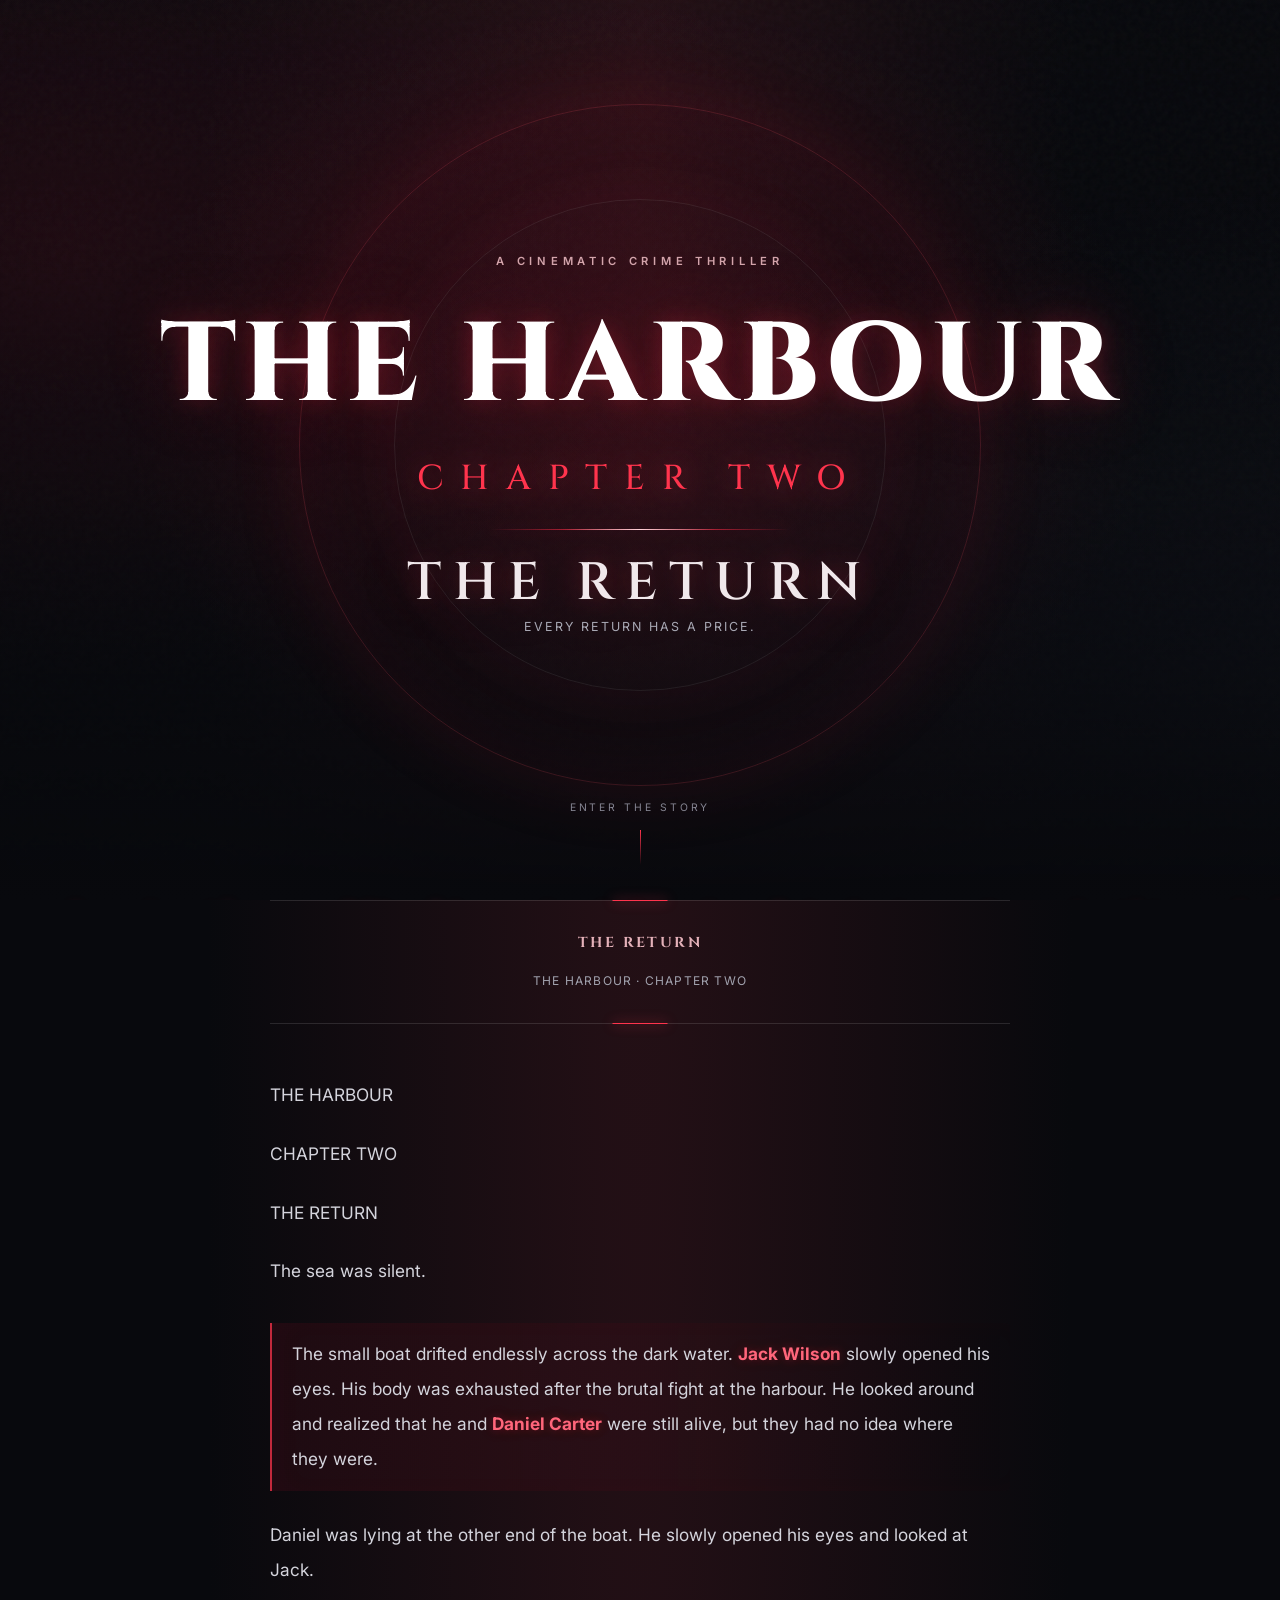
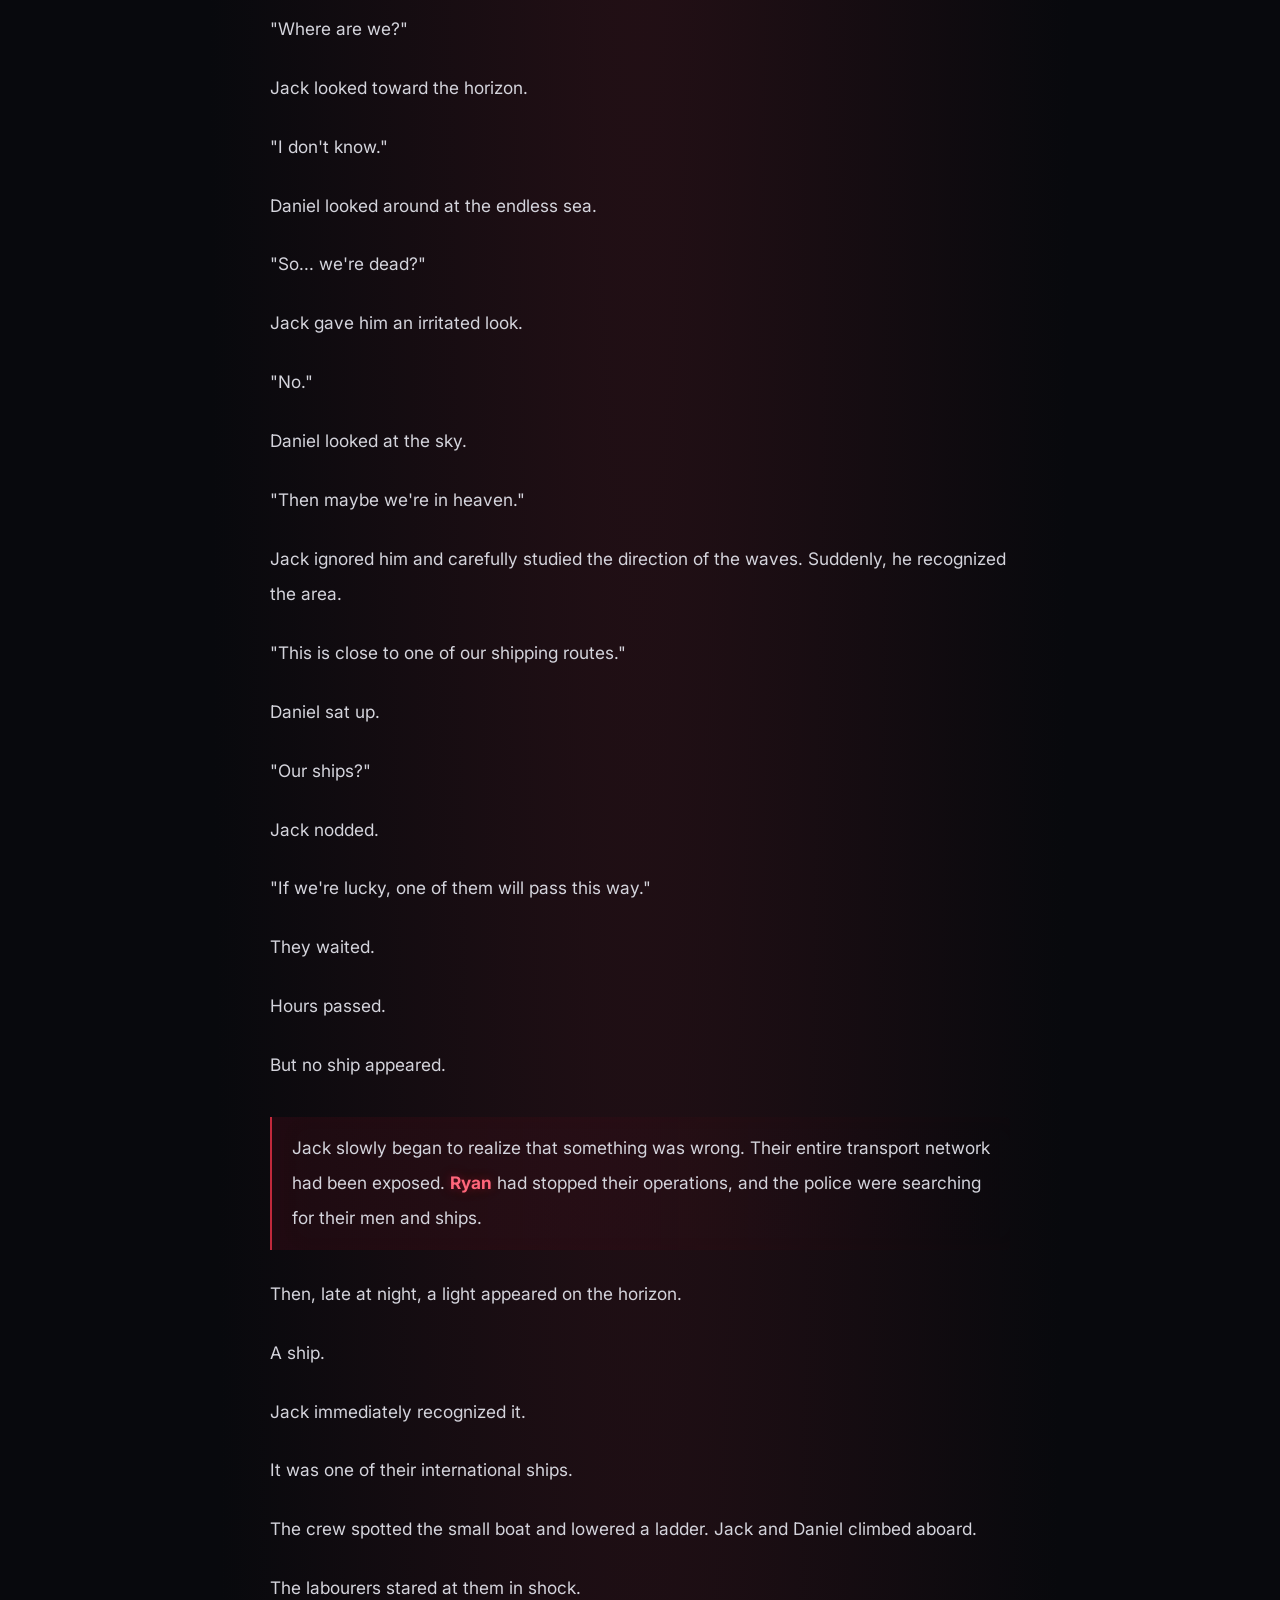
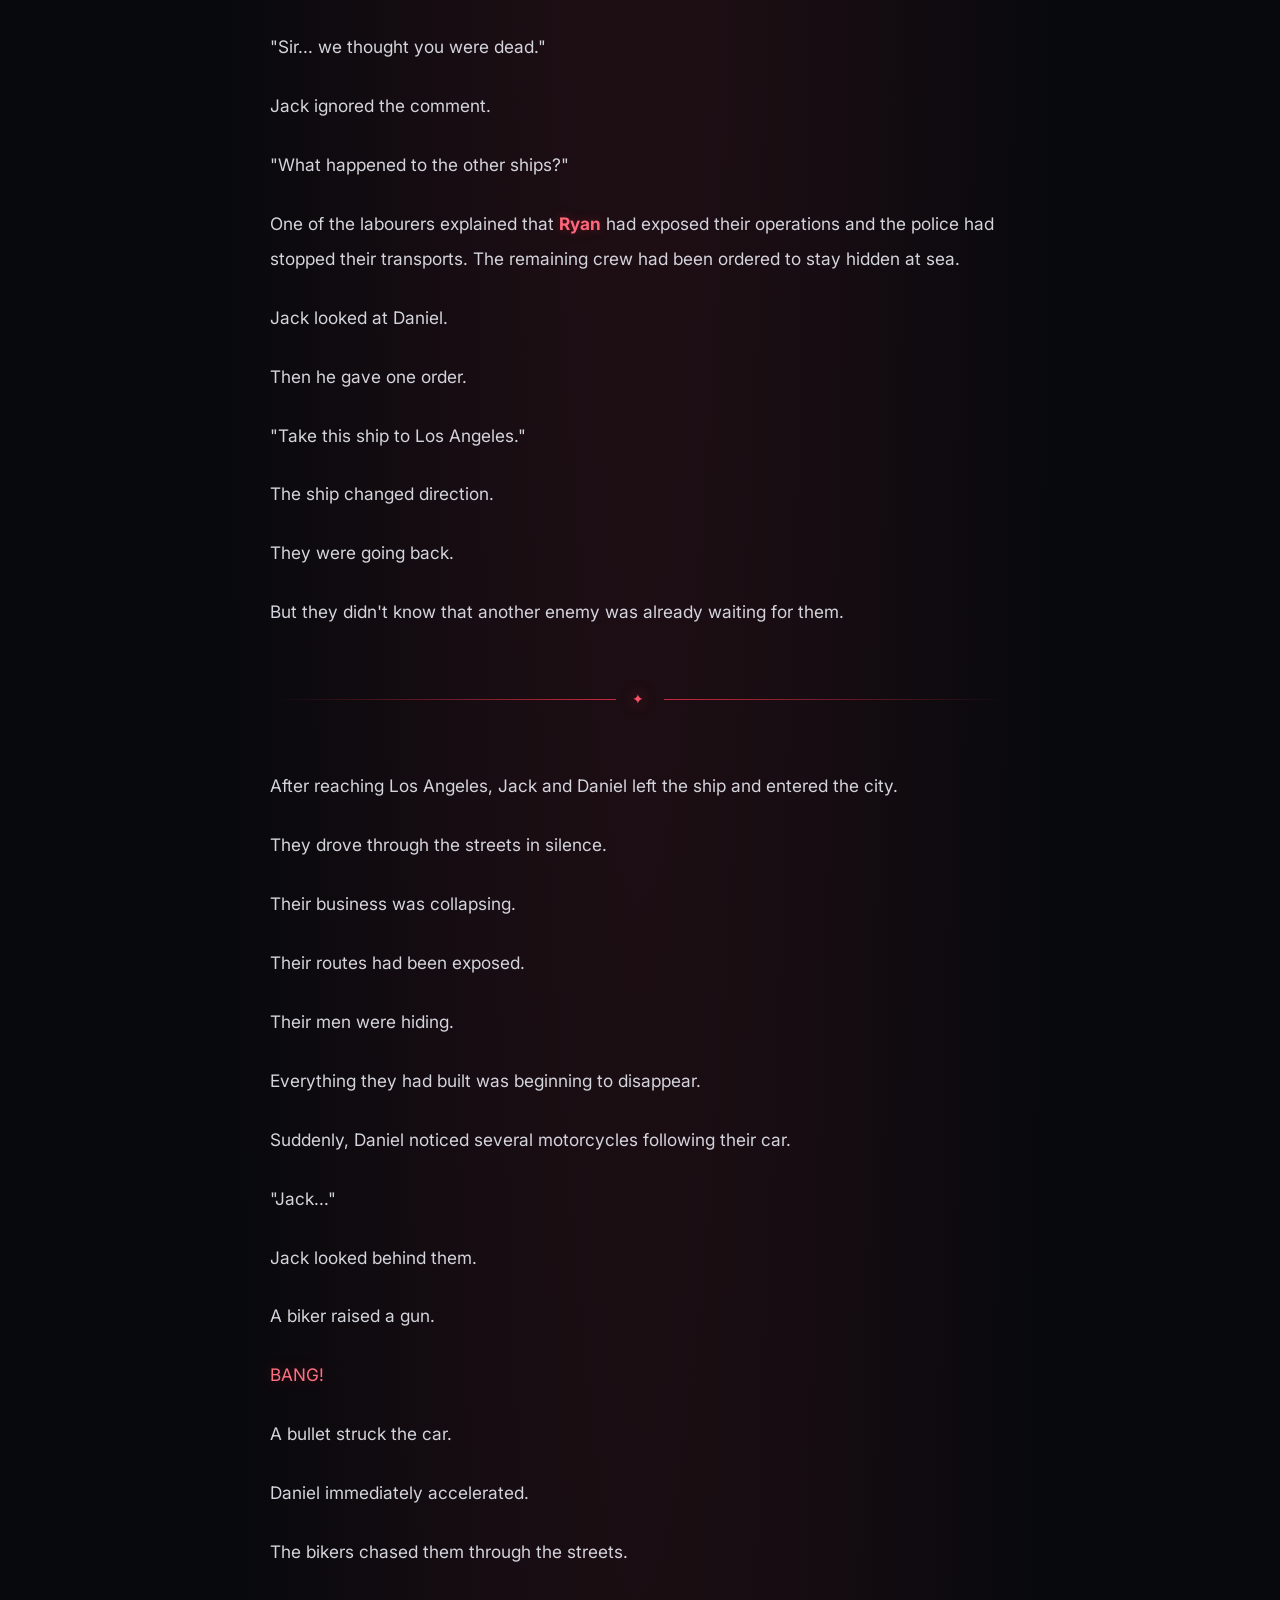
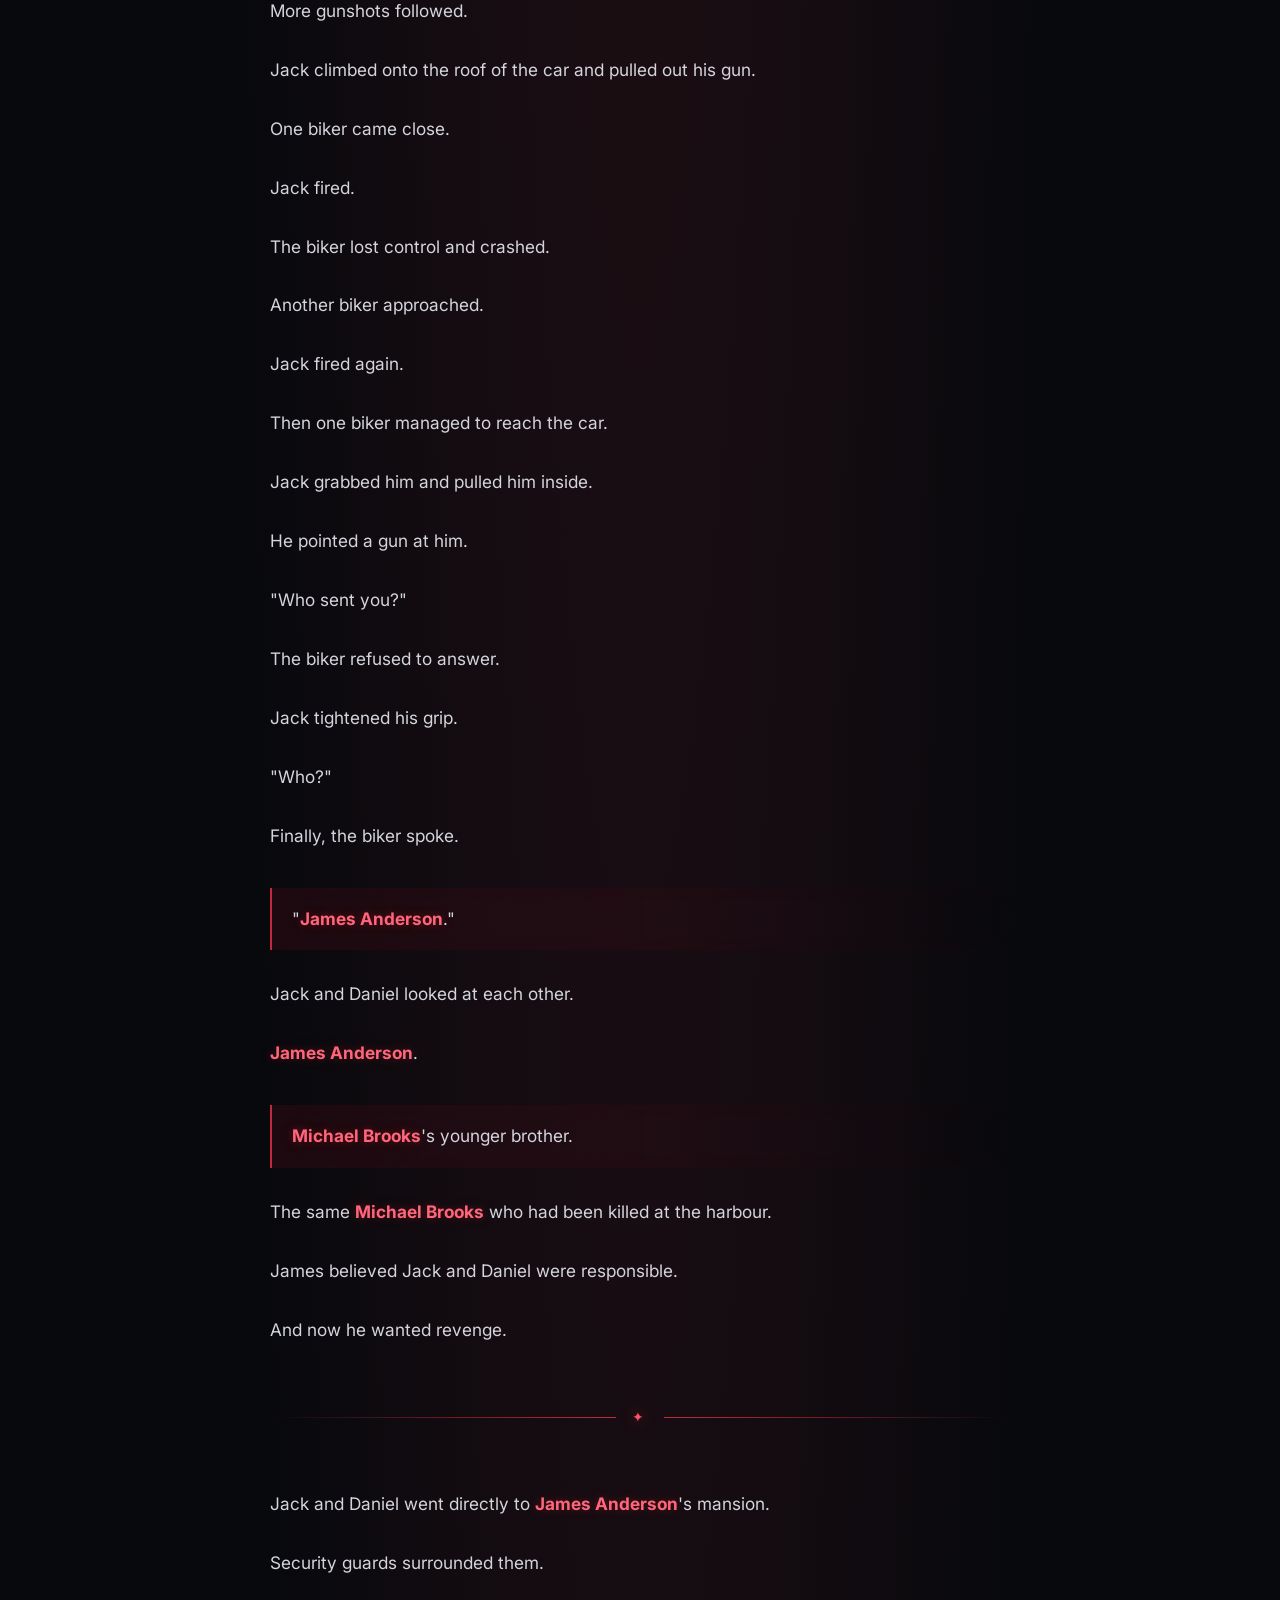
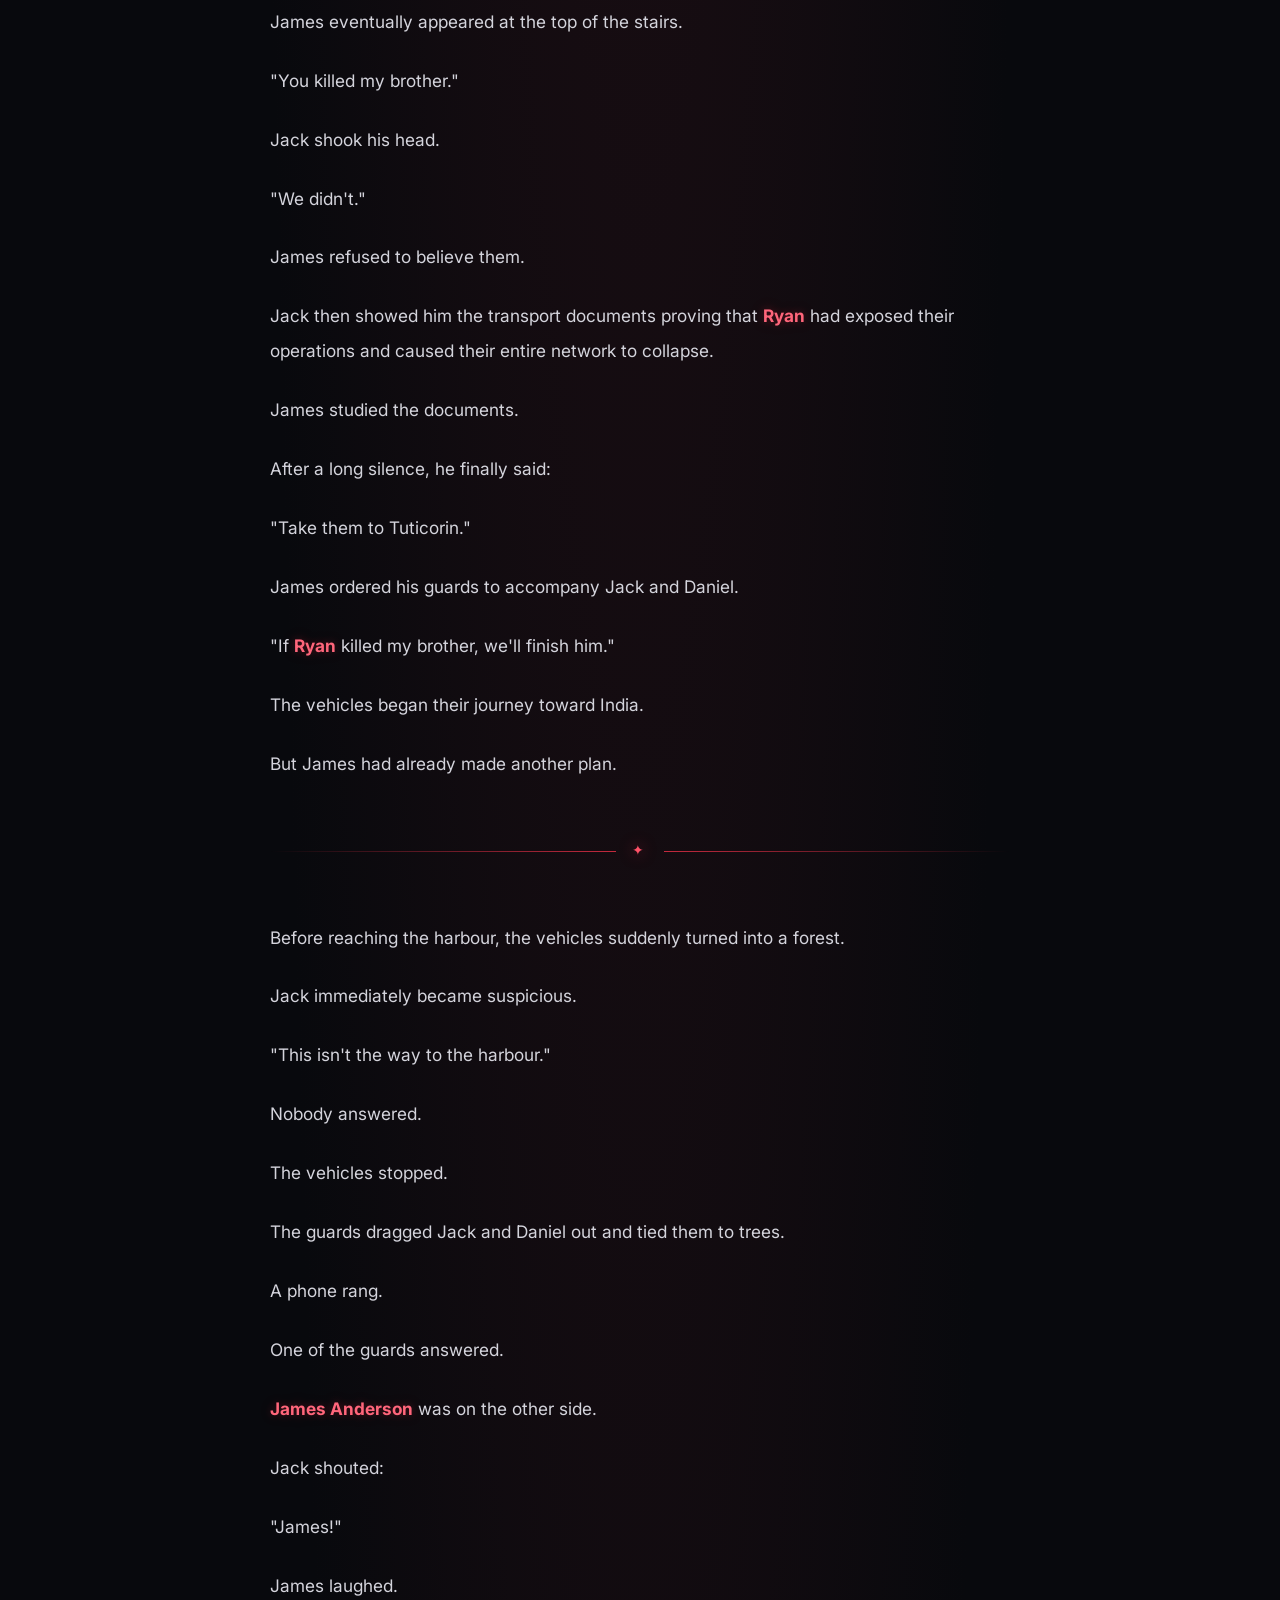
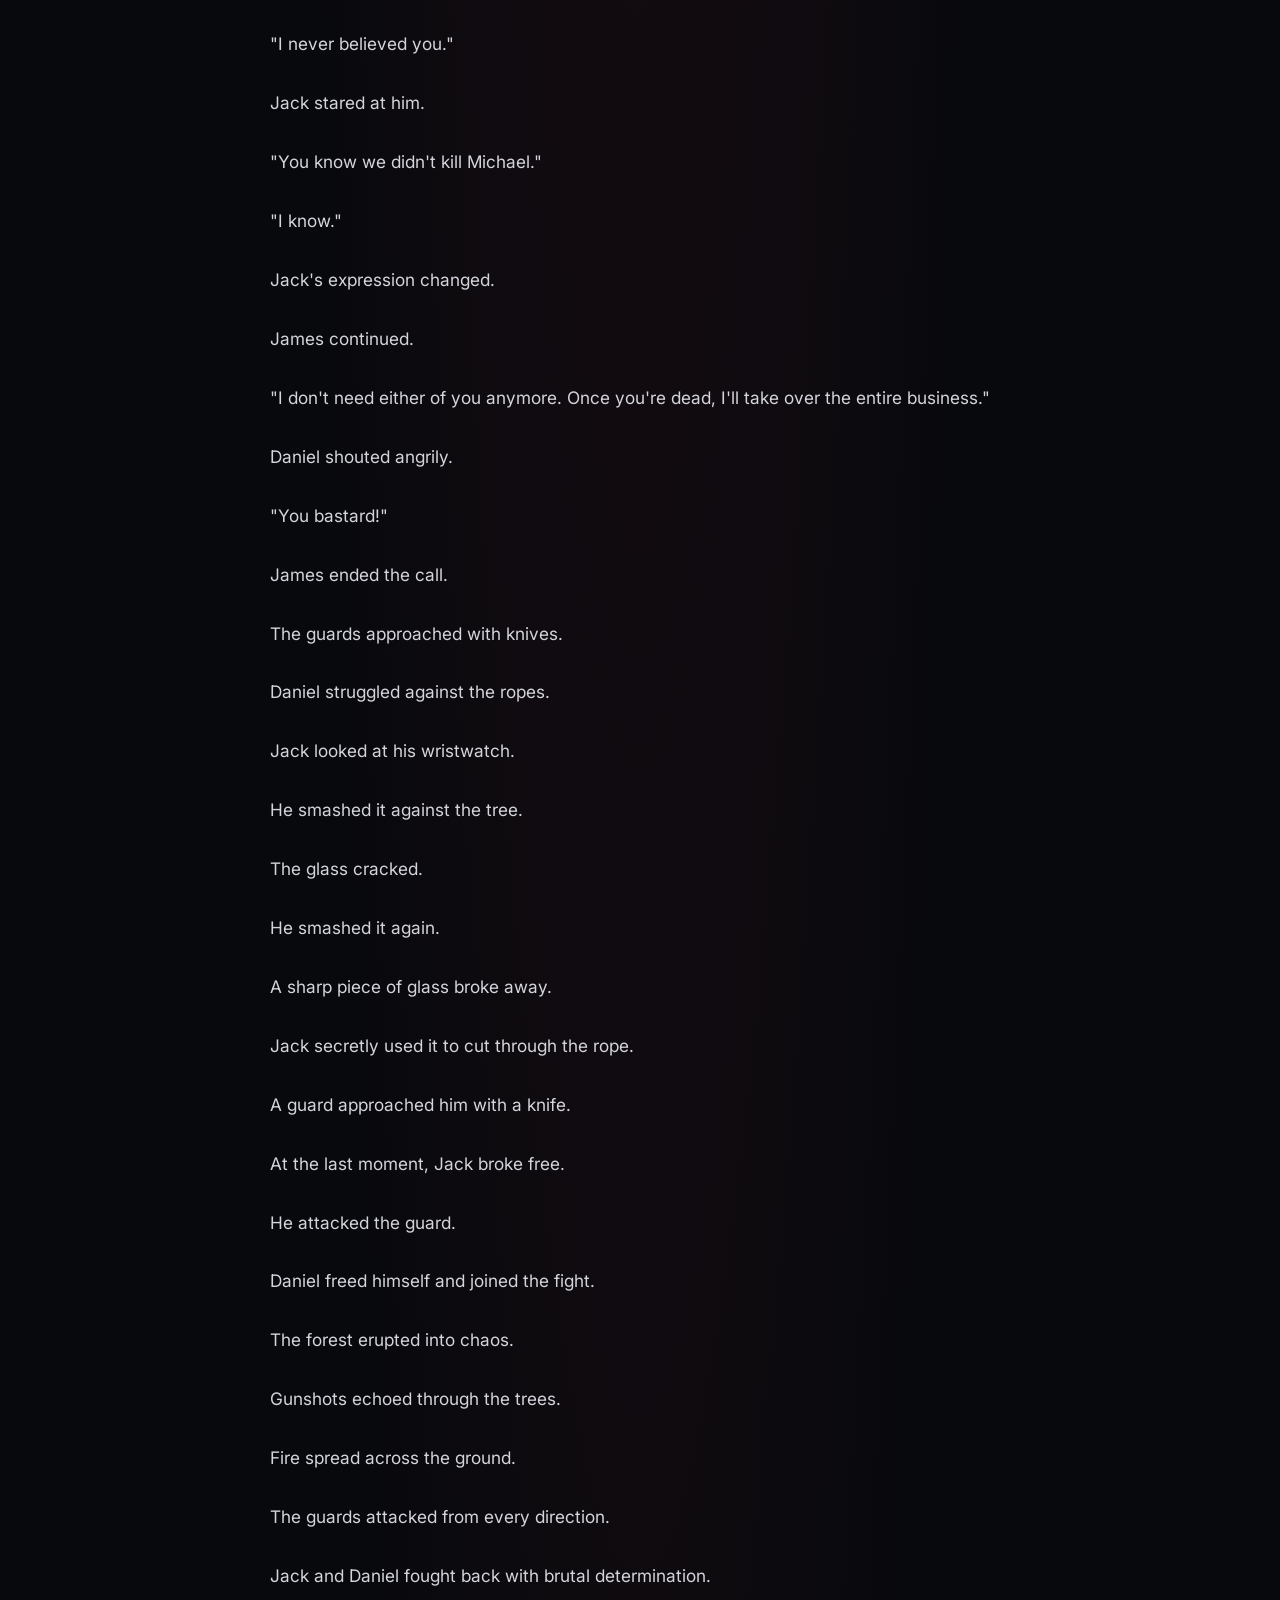
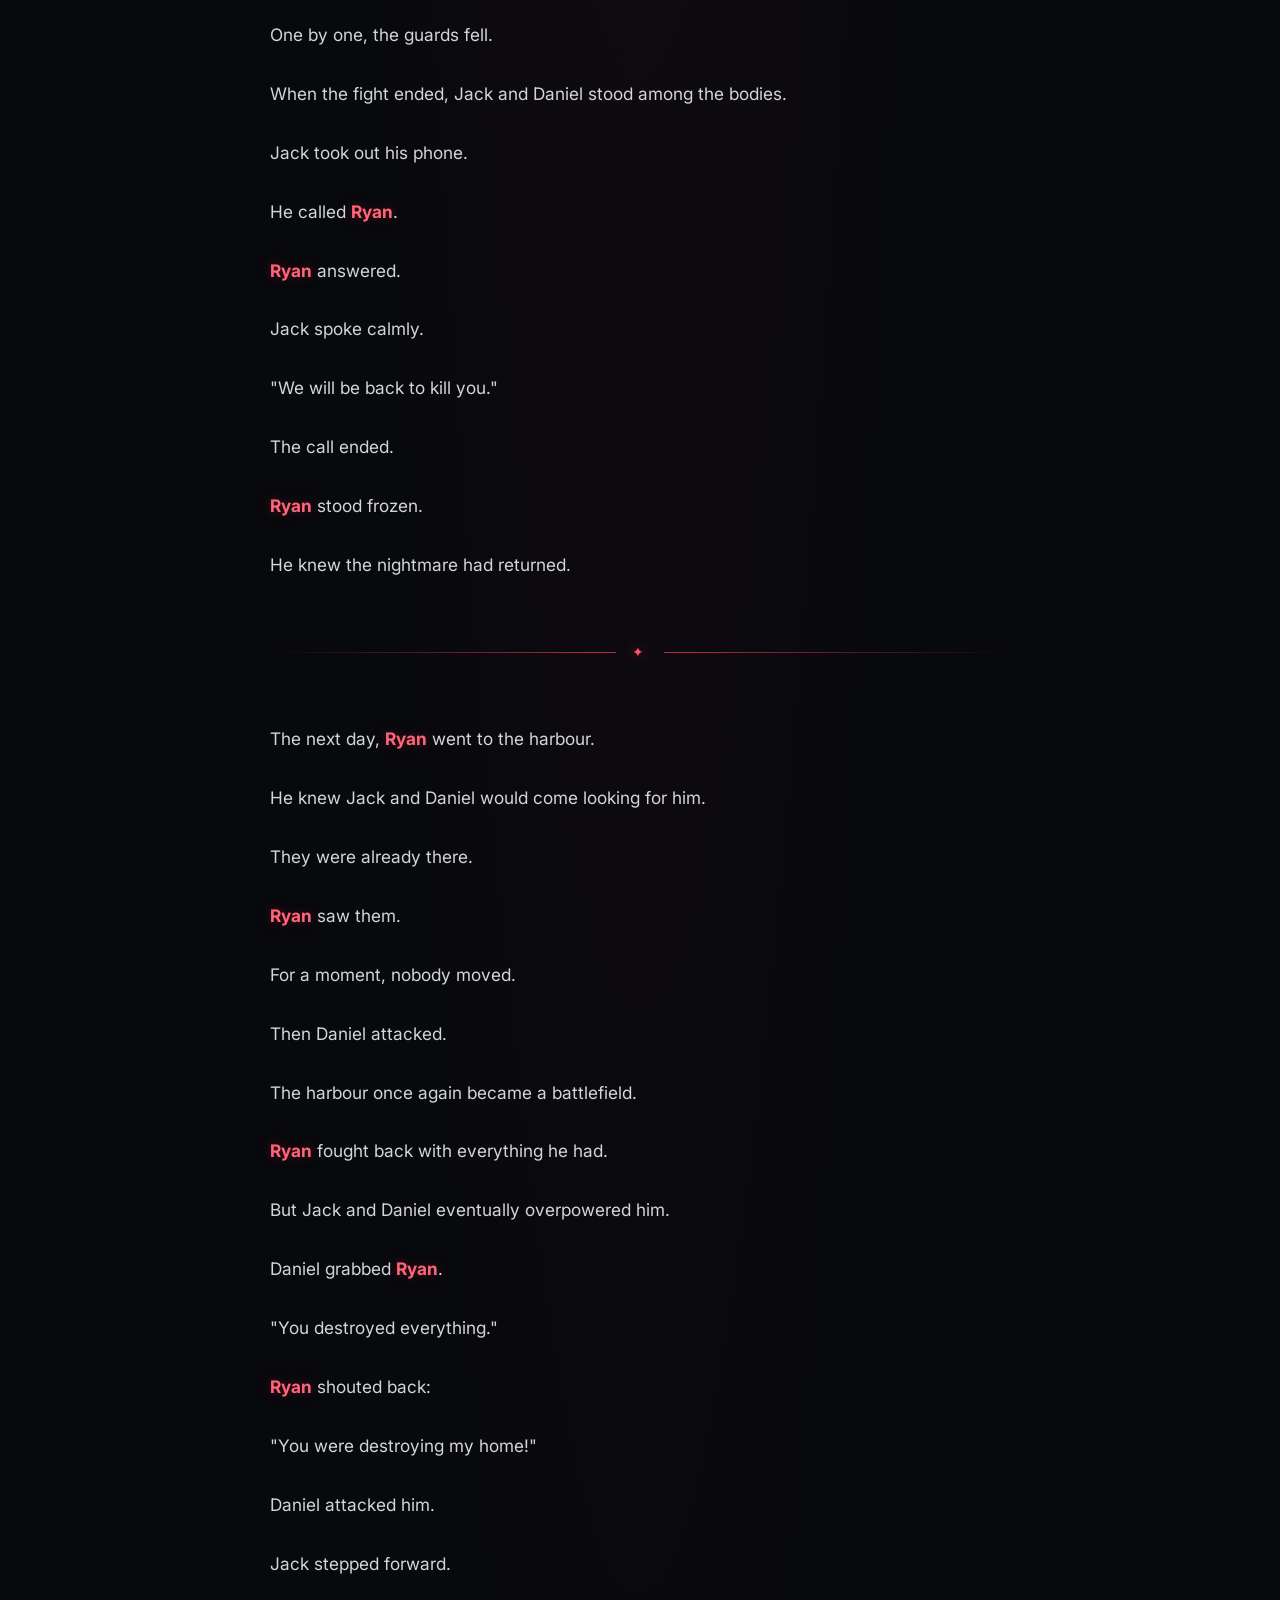
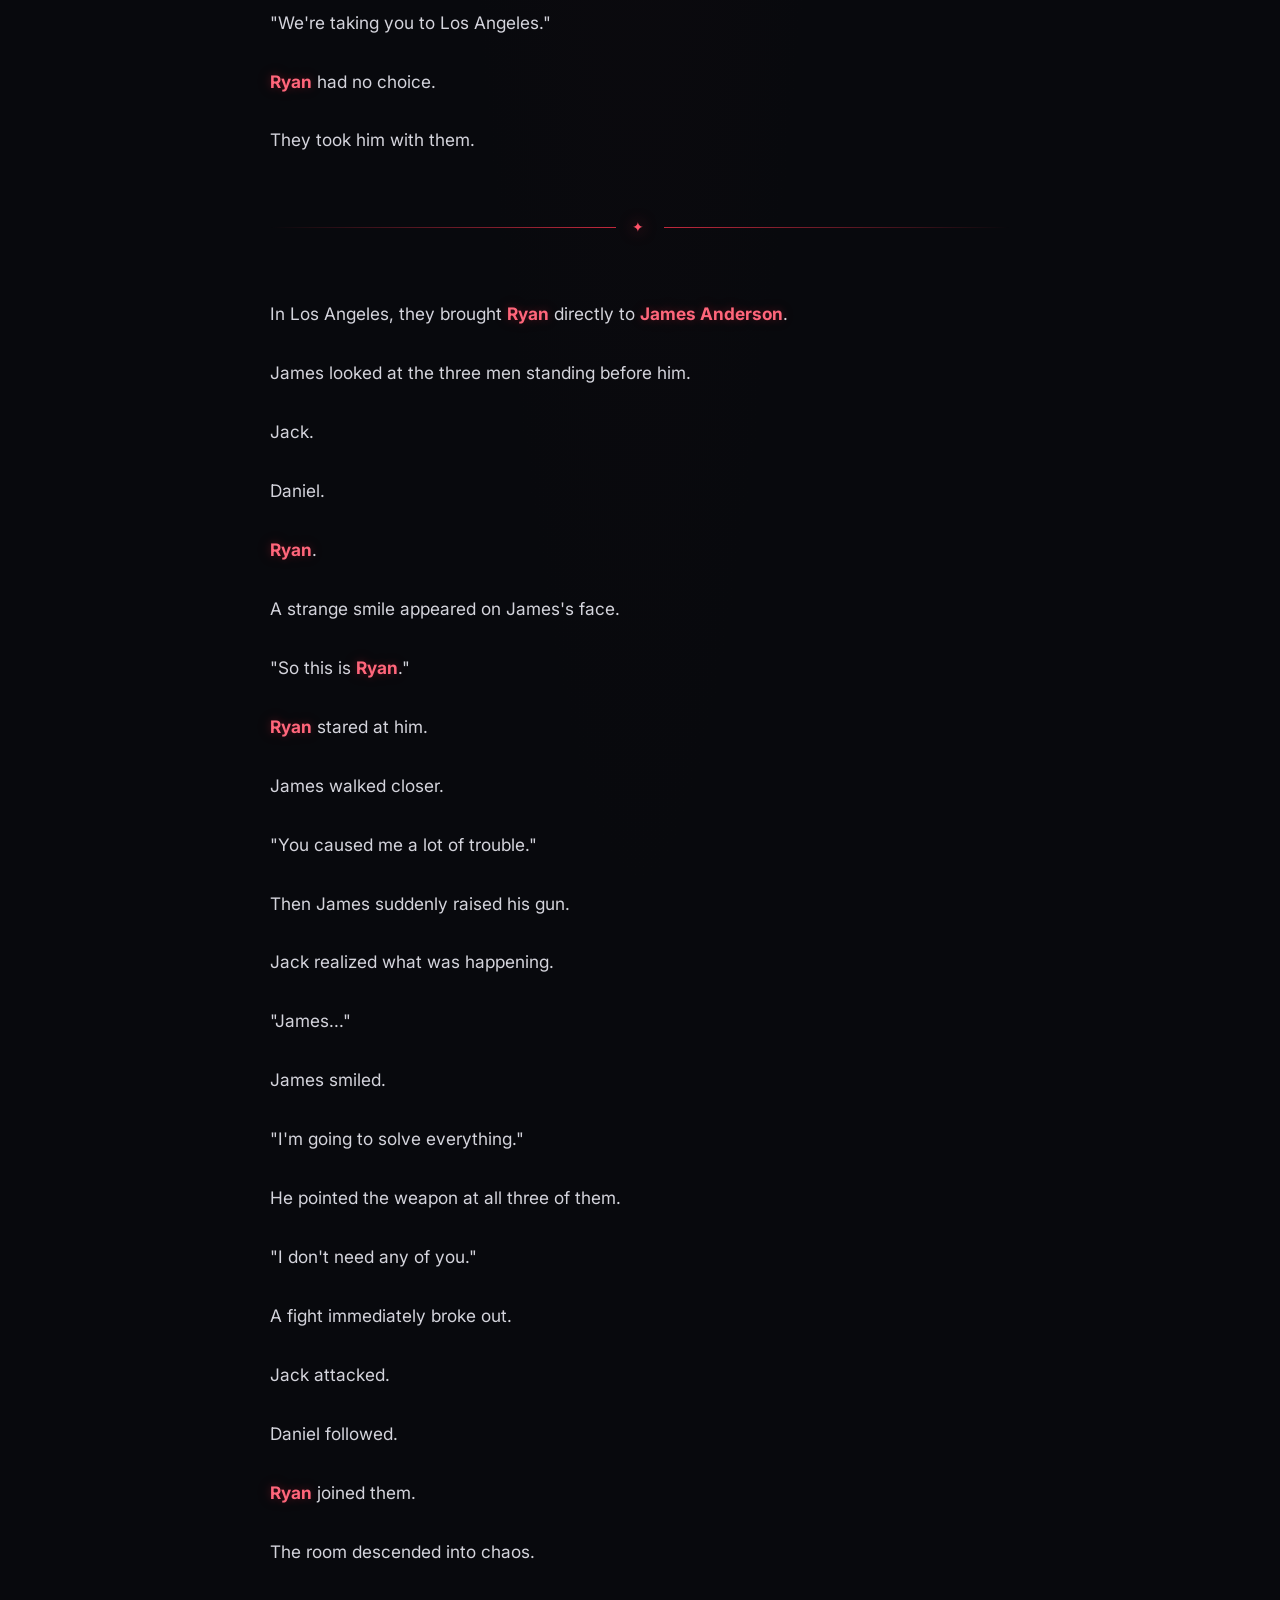
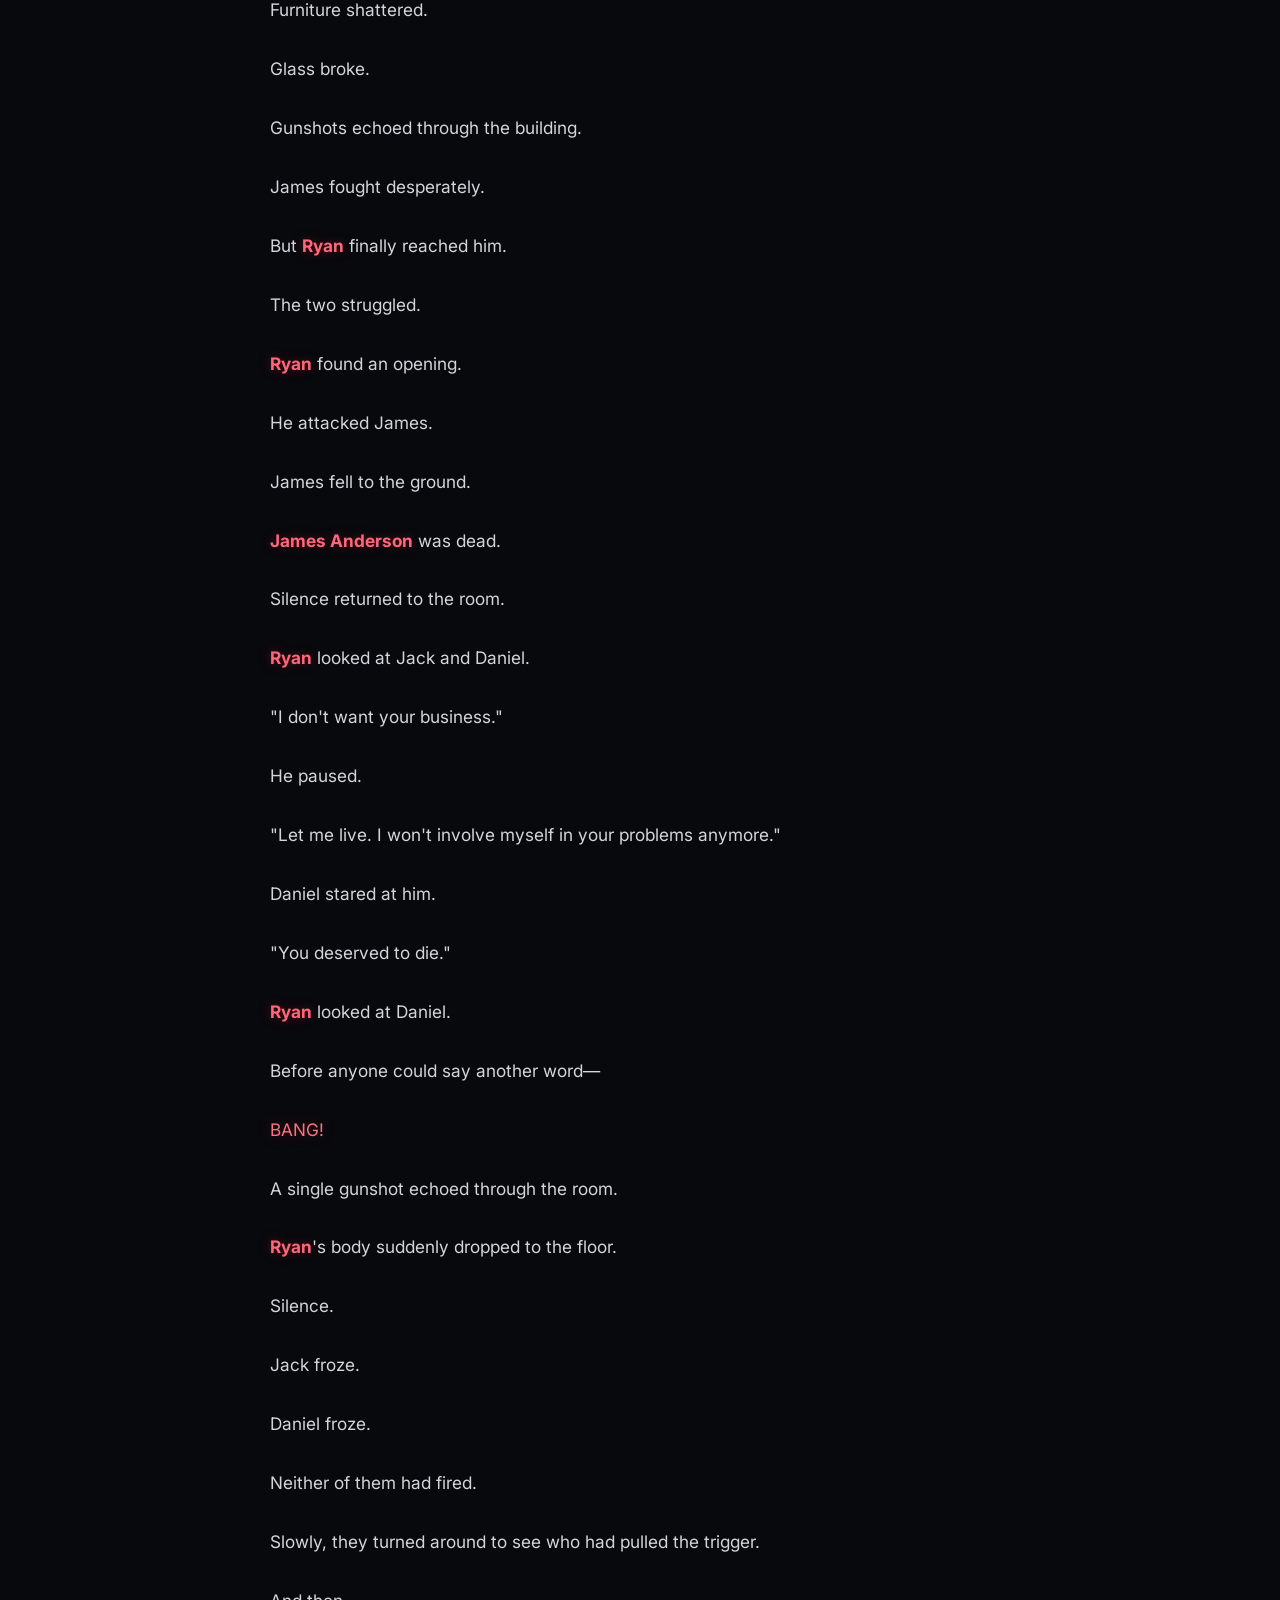
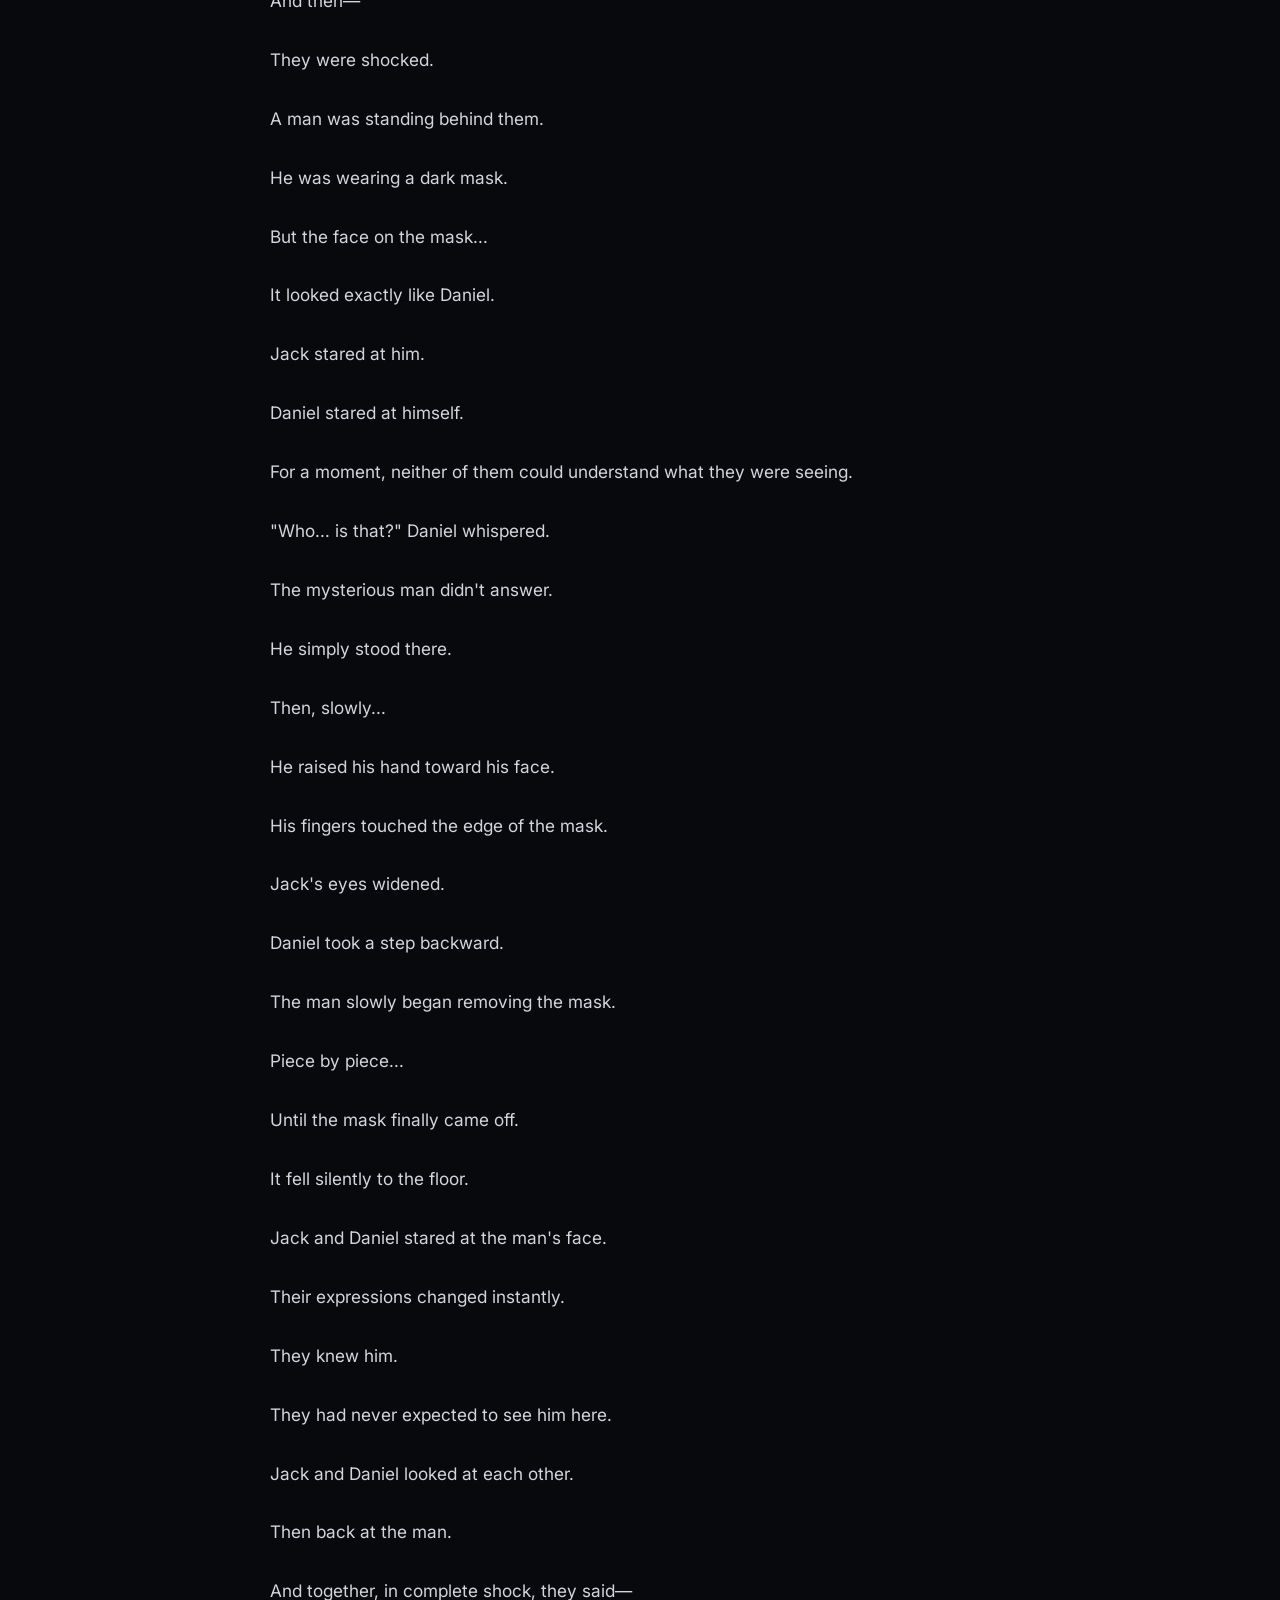
==== commit 4a6ce3de: "Update chapter-two.html" ====
--- a/chapter-two.html
+++ b/chapter-two.html
@@ -4,6 +4,7 @@
 <meta charset="UTF-8">
 <meta name="viewport" content="width=device-width, initial-scale=1.0">
 <meta name="theme-color" content="#08090d">
+<meta name="description" content="THE HARBOUR — Chapter Two: The Return. A cinematic crime thriller by Sabarish P.">
 <title>THE HARBOUR | Chapter Two — The Return</title>
 
 <link rel="preconnect" href="https://fonts.googleapis.com">
@@ -20,7 +21,11 @@
     --line: rgba(255,255,255,.12);
 }
 
-* { box-sizing: border-box; margin: 0; padding: 0; }
+* {
+    box-sizing: border-box;
+    margin: 0;
+    padding: 0;
+}
 
 html {
     scroll-behavior: smooth;
@@ -37,6 +42,8 @@
     line-height: 1.9;
 }
 
+/* READING PROGRESS */
+
 #progress {
     position: fixed;
     z-index: 1000;
@@ -45,8 +52,10 @@
     height: 3px;
     width: 0;
     background: linear-gradient(90deg, #67101f, #ff344d, #f5c5cb);
-    box-shadow: 0 0 15px #ff344d;
-}
+    box-shadow: 0 0 15px #ff344d, 0 0 30px rgba(255,52,77,.5);
+}
+
+/* ATMOSPHERE */
 
 .background {
     position: fixed;
@@ -61,8 +70,8 @@
     position: absolute;
     inset: -25%;
     background:
-        radial-gradient(ellipse at 20% 35%, rgba(145,17,41,.17), transparent 35%),
-        radial-gradient(ellipse at 85% 70%, rgba(45,58,83,.14), transparent 40%);
+        radial-gradient(ellipse at 20% 35%, rgba(145,17,41,.20), transparent 35%),
+        radial-gradient(ellipse at 85% 70%, rgba(45,58,83,.16), transparent 40%);
     animation: drift 20s ease-in-out infinite alternate;
 }
 
@@ -78,6 +87,8 @@
     from { transform: translate(-2%, -1%) scale(1); }
     to { transform: translate(2%, 2%) scale(1.08); }
 }
+
+/* FLOATING PARTICLES */
 
 .particles {
     position: fixed;
@@ -99,10 +110,16 @@
 }
 
 @keyframes rise {
-    0% { transform: translateY(0) translateX(0); opacity: 0; }
+    0% {
+        transform: translateY(0) translateX(0);
+        opacity: 0;
+    }
     15% { opacity: .7; }
     85% { opacity: .35; }
-    100% { transform: translateY(-110vh) translateX(35px); opacity: 0; }
+    100% {
+        transform: translateY(-110vh) translateX(35px);
+        opacity: 0;
+    }
 }
 
 /* CINEMATIC OPENING */
@@ -120,7 +137,7 @@
     overflow: hidden;
     background:
         linear-gradient(to bottom, rgba(8,9,13,.05), rgba(8,9,13,.35) 55%, #08090d 100%),
-        radial-gradient(ellipse at 50% 45%, rgba(150,17,42,.23), transparent 57%);
+        radial-gradient(ellipse at 50% 45%, rgba(150,17,42,.27), transparent 57%);
 }
 
 .hero::before {
@@ -129,9 +146,11 @@
     z-index: -1;
     width: min(78vw, 680px);
     aspect-ratio: 1;
-    border: 1px solid rgba(255,76,95,.14);
+    border: 1px solid rgba(255,76,95,.19);
     border-radius: 50%;
-    box-shadow: 0 0 75px rgba(165,31,50,.08), inset 0 0 75px rgba(165,31,50,.06);
+    box-shadow:
+        0 0 75px rgba(165,31,50,.12),
+        inset 0 0 75px rgba(165,31,50,.08);
     animation: pulse 7s ease-in-out infinite;
 }
 
@@ -141,13 +160,21 @@
     z-index: -1;
     width: min(61vw, 490px);
     aspect-ratio: 1;
-    border: 1px solid rgba(255,255,255,.055);
+    border: 1px solid rgba(255,255,255,.07);
     border-radius: 50%;
+    box-shadow: 0 0 80px rgba(255,52,77,.04);
+    animation: pulse 9s ease-in-out infinite reverse;
 }
 
 @keyframes pulse {
-    0%, 100% { transform: scale(.96); opacity: .55; }
-    50% { transform: scale(1.04); opacity: 1; }
+    0%, 100% {
+        transform: scale(.96);
+        opacity: .55;
+    }
+    50% {
+        transform: scale(1.04);
+        opacity: 1;
+    }
 }
 
 .eyebrow {
@@ -161,13 +188,16 @@
 }
 
 .hero h1 {
+    position: relative;
     font-family: 'Cinzel', serif;
     font-size: clamp(2.7rem, 9vw, 7rem);
     font-weight: 800;
     letter-spacing: .055em;
     line-height: 1.15;
     color: #fff;
-    text-shadow: 0 0 25px rgba(255,52,77,.2), 0 0 75px rgba(165,31,50,.23);
+    text-shadow:
+        0 0 25px rgba(255,52,77,.25),
+        0 0 75px rgba(165,31,50,.3);
     animation: titleIn 1.5s .2s both;
 }
 
@@ -178,14 +208,21 @@
     font-weight: 500;
     letter-spacing: .48em;
     margin-top: 28px;
-    text-shadow: 0 0 30px rgba(255,52,77,.4);
+    text-shadow: 0 0 30px rgba(255,52,77,.5);
 }
 
 .title-rule {
     width: min(300px, 65vw);
     height: 1px;
     margin: 30px auto 24px;
-    background: linear-gradient(90deg, transparent, #a51f32, #ffd1d7, #a51f32, transparent);
+    background: linear-gradient(
+        90deg,
+        transparent,
+        #a51f32,
+        #ffd1d7,
+        #a51f32,
+        transparent
+    );
     box-shadow: 0 0 16px rgba(255,52,77,.3);
     animation: expand 1.4s .6s both;
 }
@@ -228,26 +265,52 @@
 }
 
 @keyframes cue {
-    0%, 100% { transform: scaleY(.6); opacity: .5; }
-    50% { transform: scaleY(1); opacity: 1; }
+    0%, 100% {
+        transform: scaleY(.6);
+        opacity: .5;
+    }
+    50% {
+        transform: scaleY(1);
+        opacity: 1;
+    }
 }
 
 @keyframes titleIn {
-    from { opacity: 0; transform: translateY(28px); filter: blur(9px); }
-    to { opacity: 1; transform: translateY(0); filter: blur(0); }
+    from {
+        opacity: 0;
+        transform: translateY(28px);
+        filter: blur(9px);
+    }
+    to {
+        opacity: 1;
+        transform: translateY(0);
+        filter: blur(0);
+    }
 }
 
 @keyframes expand {
-    from { transform: scaleX(.1); opacity: 0; }
-    to { transform: scaleX(1); opacity: 1; }
+    from {
+        transform: scaleX(.1);
+        opacity: 0;
+    }
+    to {
+        transform: scaleX(1);
+        opacity: 1;
+    }
 }
 
 @keyframes reveal {
-    from { opacity: 0; transform: translateY(15px); }
-    to { opacity: 1; transform: translateY(0); }
-}
-
-/* STORY */
+    from {
+        opacity: 0;
+        transform: translateY(15px);
+    }
+    to {
+        opacity: 1;
+        transform: translateY(0);
+    }
+}
+
+/* STORY LAYOUT */
 
 .story-wrap {
     position: relative;
@@ -258,12 +321,28 @@
 }
 
 .story-heading {
+    position: relative;
     text-align: center;
     margin-bottom: 54px;
     padding: 28px 15px;
     border-top: 1px solid var(--line);
     border-bottom: 1px solid var(--line);
 }
+
+.story-heading::before,
+.story-heading::after {
+    content: "";
+    position: absolute;
+    left: 50%;
+    width: 55px;
+    height: 1px;
+    transform: translateX(-50%);
+    background: var(--bright);
+    box-shadow: 0 0 12px var(--bright);
+}
+
+.story-heading::before { top: -1px; }
+.story-heading::after { bottom: -1px; }
 
 .story-heading strong {
     display: block;
@@ -288,26 +367,34 @@
 }
 
 .story p {
+    position: relative;
     margin-bottom: 24px;
     opacity: 0;
     transform: translateY(16px);
-    transition: opacity .75s ease, transform .75s ease;
+    transition:
+        opacity .75s ease,
+        transform .75s ease,
+        color .35s ease,
+        text-shadow .35s ease;
 }
 
 .story p.visible {
     opacity: 1;
     transform: translateY(0);
 }
+
+/* CINEMATIC SCENE BREAKS */
 
 .scene-divider {
     display: flex;
     align-items: center;
     gap: 16px;
-    margin: 48px 0;
-    color: #d44257;
+    margin: 55px 0;
+    color: #ff5268;
     font-family: 'Cinzel', serif;
     font-size: .9rem;
     letter-spacing: .25em;
+    text-shadow: 0 0 15px rgba(255,52,77,.65);
 }
 
 .scene-divider::before,
@@ -315,28 +402,143 @@
     content: "";
     flex: 1;
     height: 1px;
-    background: linear-gradient(90deg, transparent, rgba(255,52,77,.65));
+    background: linear-gradient(90deg, transparent, rgba(255,52,77,.75));
 }
 
 .scene-divider::after {
-    background: linear-gradient(90deg, rgba(255,52,77,.65), transparent);
-}
+    background: linear-gradient(90deg, rgba(255,52,77,.75), transparent);
+}
+
+/* IMPORTANT STORY MOMENTS */
 
 .highlight {
     color: #ff7182;
     text-shadow: 0 0 15px rgba(255,52,77,.3);
 }
 
-/* FINAL REVEAL CARD */
+/* Character names are highlighted by JavaScript.
+   The original story text remains unchanged. */
+
+.story .character-name {
+    color: #ff667b;
+    font-weight: 700;
+    text-shadow:
+        0 0 8px rgba(255,52,77,.25),
+        0 0 18px rgba(255,52,77,.15);
+    transition: text-shadow .3s ease, color .3s ease;
+}
+
+.story .character-entry {
+    margin: 34px 0 27px;
+    padding: 14px 17px 14px 20px;
+    border-left: 2px solid rgba(255,52,77,.75);
+    background: linear-gradient(
+        90deg,
+        rgba(126,17,37,.16),
+        rgba(126,17,37,.035) 75%,
+        transparent
+    );
+    box-shadow: inset 12px 0 24px rgba(255,52,77,.025);
+    border-radius: 0 4px 4px 0;
+}
+
+.story .character-entry.visible {
+    animation: characterGlow 3s ease-in-out 1;
+}
+
+@keyframes characterGlow {
+    0%, 100% {
+        border-left-color: rgba(255,52,77,.65);
+        box-shadow: inset 12px 0 24px rgba(255,52,77,.025);
+    }
+    45% {
+        border-left-color: #ff536b;
+        box-shadow:
+            inset 12px 0 30px rgba(255,52,77,.10),
+            0 0 18px rgba(255,52,77,.06);
+    }
+}
+
+/* SHOT / TWIST MOMENTS */
+
+.story p.highlight {
+    color: #ff7182;
+    text-shadow: 0 0 15px rgba(255,52,77,.3);
+}
+
+.story p.highlight.visible {
+    animation: highlightFlash .9s ease-out;
+}
+
+@keyframes highlightFlash {
+    0% {
+        background: rgba(255,52,77,.14);
+        text-shadow: 0 0 25px rgba(255,52,77,.8);
+    }
+    100% {
+        background: transparent;
+        text-shadow: 0 0 15px rgba(255,52,77,.3);
+    }
+}
+
+/* DAVID HARRIS REVEAL */
+
+.story p.david-reveal {
+    margin-top: 36px;
+    margin-bottom: 36px;
+    padding: 22px 12px;
+    text-align: center;
+    color: #fff;
+    font-family: 'Cinzel', serif;
+    font-size: clamp(1.15rem, 4vw, 1.8rem);
+    font-weight: 800;
+    letter-spacing: .13em;
+    border-top: 1px solid rgba(255,52,77,.5);
+    border-bottom: 1px solid rgba(255,52,77,.5);
+    background:
+        radial-gradient(ellipse at center, rgba(160,14,39,.2), transparent 72%);
+    text-shadow:
+        0 0 12px rgba(255,52,77,.8),
+        0 0 35px rgba(255,52,77,.4);
+}
+
+.story p.david-reveal.visible {
+    animation: revealShock 1.5s ease-out;
+}
+
+@keyframes revealShock {
+    0% {
+        opacity: 0;
+        transform: scale(.96);
+        filter: blur(8px);
+        letter-spacing: .25em;
+    }
+    45% {
+        opacity: 1;
+        transform: scale(1.025);
+        filter: blur(0);
+    }
+    100% {
+        opacity: 1;
+        transform: scale(1);
+        letter-spacing: .13em;
+    }
+}
+
+/* FINAL ENDING CARD */
 
 .ending {
     position: relative;
     margin-top: 85px;
     padding: 60px 22px;
     text-align: center;
-    border: 1px solid rgba(255,52,77,.25);
-    background: linear-gradient(135deg, rgba(96,13,29,.22), transparent 60%), rgba(13,14,20,.78);
-    box-shadow: 0 0 65px rgba(105,14,30,.1);
+    border: 1px solid rgba(255,52,77,.35);
+    background:
+        linear-gradient(135deg, rgba(96,13,29,.25), transparent 60%),
+        rgba(13,14,20,.88);
+    box-shadow:
+        0 0 65px rgba(105,14,30,.13),
+        inset 0 0 40px rgba(255,52,77,.025);
     overflow: hidden;
 }
 
@@ -348,13 +550,22 @@
     top: -100px;
     left: 50%;
     transform: translateX(-50%);
-    background: rgba(255,52,77,.12);
+    background: rgba(255,52,77,.15);
     filter: blur(65px);
+    pointer-events: none;
+}
+
+.ending::after {
+    content: "";
+    position: absolute;
+    inset: 8px;
+    border: 1px solid rgba(255,255,255,.035);
+    pointer-events: none;
 }
 
 .ending-label {
     position: relative;
-    color: #a4a5b1;
+    color: #c5a0a6;
     font-size: .67rem;
     letter-spacing: .4em;
     text-transform: uppercase;
@@ -367,15 +578,99 @@
     font-size: clamp(1.8rem, 6vw, 3rem);
     letter-spacing: .1em;
     color: #fff;
-    text-shadow: 0 0 30px rgba(255,52,77,.3);
+    text-shadow:
+        0 0 20px rgba(255,52,77,.35),
+        0 0 45px rgba(255,52,77,.15);
+}
+
+.ending-rule {
+    position: relative;
+    width: min(200px, 60%);
+    height: 1px;
+    margin: 25px auto;
+    background: linear-gradient(
+        90deg,
+        transparent,
+        #ff344d,
+        #ffd1d7,
+        #ff344d,
+        transparent
+    );
+    box-shadow: 0 0 12px rgba(255,52,77,.3);
+}
+
+.chapter-three {
+    position: relative;
+    margin: 35px auto 0;
+    padding: 24px 15px;
+    max-width: 440px;
+    border: 1px solid rgba(255,52,77,.22);
+    background: rgba(0,0,0,.25);
+}
+
+.chapter-three-label {
+    display: block;
+    color: #a6a6b2;
+    font-size: .65rem;
+    letter-spacing: .22em;
+    text-transform: uppercase;
+    margin-bottom: 12px;
+}
+
+.chapter-three-title {
+    display: block;
+    color: #f0e8eb;
+    font-family: 'Cinzel', serif;
+    font-weight: 700;
+    font-size: clamp(1rem, 4vw, 1.4rem);
+    letter-spacing: .1em;
+    margin-bottom: 10px;
+}
+
+.coming-soon {
+    display: inline-block;
+    color: #ff5268;
+    font-size: .7rem;
+    font-weight: 700;
+    letter-spacing: .3em;
+    text-transform: uppercase;
+    text-shadow: 0 0 15px rgba(255,52,77,.5);
+    animation: comingSoonPulse 2.5s ease-in-out infinite;
+}
+
+@keyframes comingSoonPulse {
+    0%, 100% {
+        opacity: .75;
+        text-shadow: 0 0 10px rgba(255,52,77,.25);
+    }
+    50% {
+        opacity: 1;
+        text-shadow:
+            0 0 12px rgba(255,52,77,.8),
+            0 0 28px rgba(255,52,77,.35);
+    }
 }
 
 .credit {
     position: relative;
     color: #c5a0a6;
-    margin-top: 27px;
-    font-size: .9rem;
-    letter-spacing: .08em;
+    margin-top: 30px;
+    font-size: .75rem;
+    letter-spacing: .2em;
+    text-transform: uppercase;
+}
+
+.author-signature {
+    position: relative;
+    margin-top: 8px;
+    color: #fff;
+    font-family: 'Cinzel', serif;
+    font-size: clamp(1.3rem, 4vw, 1.8rem);
+    font-weight: 800;
+    letter-spacing: .16em;
+    text-shadow:
+        0 0 12px rgba(255,52,77,.4),
+        0 0 30px rgba(255,52,77,.15);
 }
 
 .back-link {
@@ -399,6 +694,8 @@
     transform: translateY(-2px);
 }
 
+/* FOOTER */
+
 footer {
     position: relative;
     z-index: 2;
@@ -409,20 +706,58 @@
     letter-spacing: .14em;
 }
 
-footer span { color: #b82a41; }
+footer span {
+    color: #b82a41;
+}
+
+/* MOBILE */
 
 @media (max-width: 600px) {
-    .hero { min-height: 92svh; padding-inline: 17px; }
-    .eyebrow { font-size: .62rem; letter-spacing: .25em; }
-    .hero h1 { letter-spacing: .015em; }
-    .hero h1 .chapter { letter-spacing: .3em; }
-    .story-wrap { padding-inline: 22px; }
-    .story { line-height: 1.95; }
-    .ending { padding: 48px 18px; }
-}
+    .hero {
+        min-height: 92svh;
+        padding-inline: 17px;
+    }
+
+    .eyebrow {
+        font-size: .62rem;
+        letter-spacing: .25em;
+    }
+
+    .hero h1 {
+        letter-spacing: .015em;
+    }
+
+    .hero h1 .chapter {
+        letter-spacing: .3em;
+    }
+
+    .story-wrap {
+        padding-inline: 22px;
+    }
+
+    .story {
+        line-height: 1.95;
+    }
+
+    .story .character-entry {
+        padding: 12px 12px 12px 15px;
+    }
+
+    .ending {
+        padding: 48px 18px;
+    }
+
+    .chapter-three {
+        padding: 22px 10px;
+    }
+}
+
+/* ACCESSIBILITY */
 
 @media (prefers-reduced-motion: reduce) {
-    *, *::before, *::after {
+    *,
+    *::before,
+    *::after {
         animation-duration: .01ms !important;
         animation-iteration-count: 1 !important;
         scroll-behavior: auto !important;
@@ -433,23 +768,28 @@
 </head>
 
 <body>
+
 <div id="progress"></div>
 <div class="background" aria-hidden="true"></div>
 <div class="particles" id="particles" aria-hidden="true"></div>
 
 <header class="hero">
     <div class="eyebrow">A Cinematic Crime Thriller</div>
+
     <h1>
         THE HARBOUR
         <span class="chapter">CHAPTER TWO</span>
         <div class="title-rule"></div>
         <span class="subtitle">THE RETURN</span>
     </h1>
+
     <p class="tagline">Every return has a price.</p>
+
     <a class="scroll-cue" href="#story">Enter the story</a>
 </header>
 
 <main class="story-wrap" id="story">
+
     <div class="story-heading">
         <strong>THE RETURN</strong>
         <span>THE HARBOUR · CHAPTER TWO</span>
@@ -960,44 +1300,201 @@
     </article>
 
     <section class="ending">
-        <p class="ending-label">The next chapter begins with a question</p>
+        <p class="ending-label">Every answer creates another mystery</p>
+
         <h2>THE END...</h2>
-        <p class="credit">THE HARBOUR · Written by Sabarish P</p>
+
+        <div class="ending-rule"></div>
+
+        <div class="chapter-three">
+            <span class="chapter-three-label">The story continues</span>
+            <strong class="chapter-three-title">THE HARBOUR · CHAPTER THREE</strong>
+            <span class="coming-soon">COMING SOON</span>
+        </div>
+
+        <p class="credit">A STORY CREATED BY</p>
+        <p class="author-signature">SABARISH P</p>
+
         <a class="back-link" href="index.html">← Return to Chapter One</a>
     </section>
+
 </main>
 
 <footer>
     THE HARBOUR <span>•</span> CHAPTER TWO <span>•</span> THE RETURN
+    <br><br>
+    A CINEMATIC THRILLER BY <span>SABARISH P</span>
 </footer>
 
 <script>
-// Reading progress
+/* READING PROGRESS */
+
 const progress = document.getElementById('progress');
 
 function updateProgress() {
-    const total = document.documentElement.scrollHeight - window.innerHeight;
-    progress.style.width = (total > 0 ? (window.scrollY / total) * 100 : 0) + '%';
+    const total =
+        document.documentElement.scrollHeight - window.innerHeight;
+
+    const percentage = total > 0
+        ? (window.scrollY / total) * 100
+        : 0;
+
+    progress.style.width = percentage + '%';
 }
 
 window.addEventListener('scroll', updateProgress, { passive: true });
 window.addEventListener('resize', updateProgress);
+
 updateProgress();
 
-// Floating atmospheric particles
+
+/* FLOATING ATMOSPHERIC PARTICLES */
+
 const particleContainer = document.getElementById('particles');
 
-for (let i = 0; i < 22; i++) {
+for (let i = 0; i < 28; i++) {
     const particle = document.createElement('span');
+
     particle.className = 'particle';
     particle.style.left = Math.random() * 100 + '%';
-    particle.style.animationDuration = (10 + Math.random() * 15) + 's';
-    particle.style.animationDelay = (Math.random() * 15) + 's';
-    particle.style.opacity = (0.2 + Math.random() * 0.5);
+    particle.style.animationDuration =
+        (10 + Math.random() * 15) + 's';
+    particle.style.animationDelay =
+        (Math.random() * 15) + 's';
+    particle.style.opacity =
+        (0.2 + Math.random() * 0.5);
+    particle.style.width =
+        (2 + Math.random() * 2) + 'px';
+    particle.style.height = particle.style.width;
+
     particleContainer.appendChild(particle);
 }
 
-// Gentle scroll reveals
+
+/* CINEMATIC CHARACTER INTRODUCTIONS
+   Names are styled without changing the original story text. */
+
+(function highlightCharacters() {
+    const story = document.getElementById('storyContent');
+
+    if (!story) return;
+
+    const names = [
+        'James Anderson',
+        'Michael Brooks',
+        'Daniel Carter',
+        'Jack Wilson',
+        'David Harris',
+        'Ryan'
+    ];
+
+    const firstAppearance = new Set();
+
+    const walker = document.createTreeWalker(
+        story,
+        NodeFilter.SHOW_TEXT,
+        {
+            acceptNode(node) {
+                if (!node.nodeValue.trim()) {
+                    return NodeFilter.FILTER_REJECT;
+                }
+
+                const parent = node.parentElement;
+
+                if (
+                    !parent ||
+                    parent.closest('script, style, .character-name')
+                ) {
+                    return NodeFilter.FILTER_REJECT;
+                }
+
+                return NodeFilter.FILTER_ACCEPT;
+            }
+        }
+    );
+
+    const textNodes = [];
+
+    while (walker.nextNode()) {
+        textNodes.push(walker.currentNode);
+    }
+
+    const namePattern = new RegExp(
+        '\\b(' +
+        names
+            .slice()
+            .sort((a, b) => b.length - a.length)
+            .map(name => name.replace(/[.*+?^${}()|[\]\\]/g, '\\$&'))
+            .join('|') +
+        ')\\b',
+        'g'
+    );
+
+    textNodes.forEach(node => {
+        const originalText = node.nodeValue;
+        const parentParagraph = node.parentElement.closest('p');
+
+        if (!parentParagraph) return;
+
+        const matches = [...originalText.matchAll(namePattern)];
+
+        if (matches.length === 0) return;
+
+        const fragment = document.createDocumentFragment();
+        let lastIndex = 0;
+
+        matches.forEach(match => {
+            const name = match[0];
+            const index = match.index;
+
+            if (index > lastIndex) {
+                fragment.appendChild(
+                    document.createTextNode(
+                        originalText.slice(lastIndex, index)
+                    )
+                );
+            }
+
+            const nameSpan = document.createElement('span');
+            nameSpan.className = 'character-name';
+            nameSpan.textContent = name;
+
+            fragment.appendChild(nameSpan);
+
+            if (!firstAppearance.has(name)) {
+                firstAppearance.add(name);
+                parentParagraph.classList.add('character-entry');
+            }
+
+            lastIndex = index + name.length;
+        });
+
+        if (lastIndex < originalText.length) {
+            fragment.appendChild(
+                document.createTextNode(
+                    originalText.slice(lastIndex)
+                )
+            );
+        }
+
+        node.parentNode.replaceChild(fragment, node);
+    });
+
+
+    /* SPECIAL DAVID HARRIS REVEAL */
+
+    const paragraphs = story.querySelectorAll('p');
+
+    paragraphs.forEach(paragraph => {
+        if (paragraph.textContent.trim() === '"David Harris?"') {
+            paragraph.classList.add('david-reveal');
+        }
+    });
+})();
+
+
+/* GENTLE SCROLL REVEALS */
+
 const storyParagraphs = document.querySelectorAll('.story p');
 
 if ('IntersectionObserver' in window) {
@@ -1008,11 +1505,45 @@
                 observer.unobserve(entry.target);
             }
         });
-    }, { threshold: 0.06 });
-
-    storyParagraphs.forEach(paragraph => observer.observe(paragraph));
+    }, {
+        threshold: 0.06
+    });
+
+    storyParagraphs.forEach(paragraph => {
+        observer.observe(paragraph);
+    });
 } else {
-    storyParagraphs.forEach(paragraph => paragraph.classList.add('visible'));
+    storyParagraphs.forEach(paragraph => {
+        paragraph.classList.add('visible');
+    });
+}
+
+
+/* MAKE SCENE DIVIDERS APPEAR SMOOTHLY */
+
+const sceneDividers = document.querySelectorAll('.scene-divider');
+
+if ('IntersectionObserver' in window) {
+    const dividerObserver = new IntersectionObserver(entries => {
+        entries.forEach(entry => {
+            if (entry.isIntersecting) {
+                entry.target.style.opacity = '1';
+                entry.target.style.transform = 'translateY(0)';
+                dividerObserver.unobserve(entry.target);
+            }
+        });
+    }, {
+        threshold: 0.2
+    });
+
+    sceneDividers.forEach(divider => {
+        divider.style.opacity = '0';
+        divider.style.transform = 'translateY(8px)';
+        divider.style.transition =
+            'opacity .8s ease, transform .8s ease';
+
+        dividerObserver.observe(divider);
+    });
 }
 </script>
 
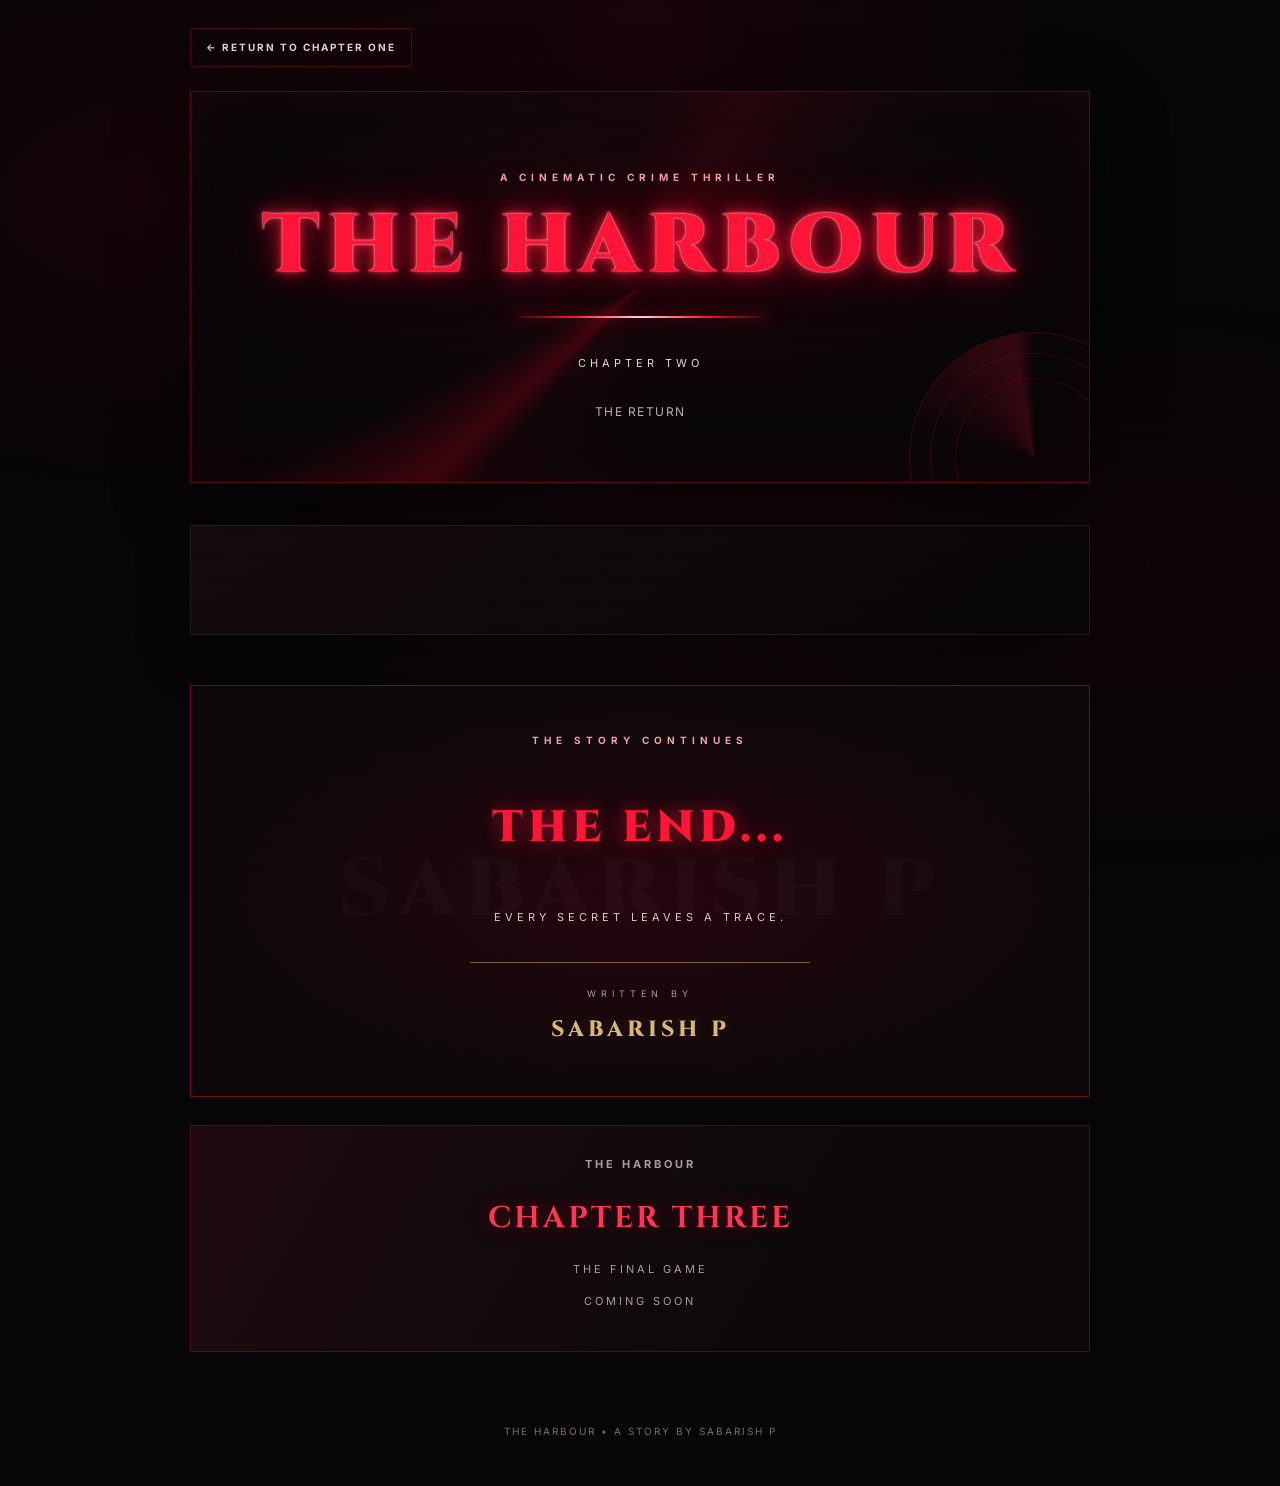
==== commit 62f63e05: "Update chapter-two.html" ====
--- a/chapter-two.html
+++ b/chapter-two.html
@@ -1,1551 +1,146 @@
 <!DOCTYPE html>
 <html lang="en">
 <head>
-<meta charset="UTF-8">
-<meta name="viewport" content="width=device-width, initial-scale=1.0">
-<meta name="theme-color" content="#08090d">
-<meta name="description" content="THE HARBOUR — Chapter Two: The Return. A cinematic crime thriller by Sabarish P.">
-<title>THE HARBOUR | Chapter Two — The Return</title>
+    <meta charset="UTF-8">
+    <meta name="viewport" content="width=device-width, initial-scale=1.0">
 
-<link rel="preconnect" href="https://fonts.googleapis.com">
-<link rel="preconnect" href="https://fonts.gstatic.com" crossorigin>
-<link href="https://fonts.googleapis.com/css2?family=Cinzel:wght@400;500;600;700;800;900&family=Inter:wght@300;400;500;600;700&display=swap" rel="stylesheet">
+    <meta
+        name="description"
+        content="THE HARBOUR — Chapter Two: The Return. A cinematic crime thriller by Sabarish P."
+    >
 
-<style>
-:root {
-    --bg: #08090d;
-    --red: #b21e35;
-    --bright: #ff344d;
-    --silver: #e8e8ee;
-    --muted: #a1a2ae;
-    --line: rgba(255,255,255,.12);
-}
+    <meta name="theme-color" content="#080507">
 
-* {
-    box-sizing: border-box;
-    margin: 0;
-    padding: 0;
-}
+    <title>THE HARBOUR | Chapter Two — The Return</title>
 
-html {
-    scroll-behavior: smooth;
-    background: var(--bg);
-}
+    <!-- Your existing CSS -->
+    <link rel="stylesheet" href="style.css">
 
-body {
-    color: var(--silver);
-    background:
-        radial-gradient(ellipse at 50% 0%, #251016 0%, transparent 48%),
-        var(--bg);
-    font-family: 'Inter', sans-serif;
-    overflow-x: hidden;
-    line-height: 1.9;
-}
+    <!-- Cinematic typography -->
+    <link rel="preconnect" href="https://fonts.googleapis.com">
+    <link rel="preconnect" href="https://fonts.gstatic.com" crossorigin>
 
-/* READING PROGRESS */
-
-#progress {
-    position: fixed;
-    z-index: 1000;
-    left: 0;
-    top: 0;
-    height: 3px;
-    width: 0;
-    background: linear-gradient(90deg, #67101f, #ff344d, #f5c5cb);
-    box-shadow: 0 0 15px #ff344d, 0 0 30px rgba(255,52,77,.5);
-}
-
-/* ATMOSPHERE */
-
-.background {
-    position: fixed;
-    inset: 0;
-    pointer-events: none;
-    z-index: 0;
-    overflow: hidden;
-}
-
-.background::before {
-    content: "";
-    position: absolute;
-    inset: -25%;
-    background:
-        radial-gradient(ellipse at 20% 35%, rgba(145,17,41,.20), transparent 35%),
-        radial-gradient(ellipse at 85% 70%, rgba(45,58,83,.16), transparent 40%);
-    animation: drift 20s ease-in-out infinite alternate;
-}
-
-.background::after {
-    content: "";
-    position: absolute;
-    inset: 0;
-    opacity: .13;
-    background-image: url("data:image/svg+xml,%3Csvg viewBox='0 0 180 180' xmlns='http://www.w3.org/2000/svg'%3E%3Cfilter id='n'%3E%3CfeTurbulence type='fractalNoise' baseFrequency='.85' numOctaves='3' stitchTiles='stitch'/%3E%3C/filter%3E%3Crect width='100%25' height='100%25' filter='url(%23n)' opacity='.25'/%3E%3C/svg%3E");
-}
-
-@keyframes drift {
-    from { transform: translate(-2%, -1%) scale(1); }
-    to { transform: translate(2%, 2%) scale(1.08); }
-}
-
-/* FLOATING PARTICLES */
-
-.particles {
-    position: fixed;
-    inset: 0;
-    overflow: hidden;
-    pointer-events: none;
-    z-index: 1;
-}
-
-.particle {
-    position: absolute;
-    bottom: -10px;
-    width: 3px;
-    height: 3px;
-    border-radius: 50%;
-    background: #ff5268;
-    box-shadow: 0 0 12px 2px rgba(255,52,77,.5);
-    animation: rise linear infinite;
-}
-
-@keyframes rise {
-    0% {
-        transform: translateY(0) translateX(0);
-        opacity: 0;
-    }
-    15% { opacity: .7; }
-    85% { opacity: .35; }
-    100% {
-        transform: translateY(-110vh) translateX(35px);
-        opacity: 0;
-    }
-}
-
-/* CINEMATIC OPENING */
-
-.hero {
-    min-height: 100svh;
-    position: relative;
-    isolation: isolate;
-    display: flex;
-    flex-direction: column;
-    justify-content: center;
-    align-items: center;
-    text-align: center;
-    padding: 100px 22px 110px;
-    overflow: hidden;
-    background:
-        linear-gradient(to bottom, rgba(8,9,13,.05), rgba(8,9,13,.35) 55%, #08090d 100%),
-        radial-gradient(ellipse at 50% 45%, rgba(150,17,42,.27), transparent 57%);
-}
-
-.hero::before {
-    content: "";
-    position: absolute;
-    z-index: -1;
-    width: min(78vw, 680px);
-    aspect-ratio: 1;
-    border: 1px solid rgba(255,76,95,.19);
-    border-radius: 50%;
-    box-shadow:
-        0 0 75px rgba(165,31,50,.12),
-        inset 0 0 75px rgba(165,31,50,.08);
-    animation: pulse 7s ease-in-out infinite;
-}
-
-.hero::after {
-    content: "";
-    position: absolute;
-    z-index: -1;
-    width: min(61vw, 490px);
-    aspect-ratio: 1;
-    border: 1px solid rgba(255,255,255,.07);
-    border-radius: 50%;
-    box-shadow: 0 0 80px rgba(255,52,77,.04);
-    animation: pulse 9s ease-in-out infinite reverse;
-}
-
-@keyframes pulse {
-    0%, 100% {
-        transform: scale(.96);
-        opacity: .55;
-    }
-    50% {
-        transform: scale(1.04);
-        opacity: 1;
-    }
-}
-
-.eyebrow {
-    color: #d4a5ac;
-    font-size: .7rem;
-    font-weight: 600;
-    letter-spacing: .42em;
-    text-transform: uppercase;
-    margin-bottom: 30px;
-    animation: reveal 1s .1s both;
-}
-
-.hero h1 {
-    position: relative;
-    font-family: 'Cinzel', serif;
-    font-size: clamp(2.7rem, 9vw, 7rem);
-    font-weight: 800;
-    letter-spacing: .055em;
-    line-height: 1.15;
-    color: #fff;
-    text-shadow:
-        0 0 25px rgba(255,52,77,.25),
-        0 0 75px rgba(165,31,50,.3);
-    animation: titleIn 1.5s .2s both;
-}
-
-.hero h1 .chapter {
-    display: block;
-    color: var(--bright);
-    font-size: .31em;
-    font-weight: 500;
-    letter-spacing: .48em;
-    margin-top: 28px;
-    text-shadow: 0 0 30px rgba(255,52,77,.5);
-}
-
-.title-rule {
-    width: min(300px, 65vw);
-    height: 1px;
-    margin: 30px auto 24px;
-    background: linear-gradient(
-        90deg,
-        transparent,
-        #a51f32,
-        #ffd1d7,
-        #a51f32,
-        transparent
-    );
-    box-shadow: 0 0 16px rgba(255,52,77,.3);
-    animation: expand 1.4s .6s both;
-}
-
-.hero h1 .subtitle {
-    display: block;
-    font-size: .47em;
-    letter-spacing: .22em;
-    color: #f0e8eb;
-    font-weight: 600;
-}
-
-.tagline {
-    color: #a8a8b4;
-    font-size: .78rem;
-    letter-spacing: .16em;
-    text-transform: uppercase;
-    animation: reveal 1s .8s both;
-}
-
-.scroll-cue {
-    position: absolute;
-    bottom: 35px;
-    color: #858592;
-    font-size: .65rem;
-    letter-spacing: .28em;
-    text-transform: uppercase;
-    text-decoration: none;
-    animation: reveal 1s 1s both;
-}
-
-.scroll-cue::after {
-    content: "";
-    display: block;
-    height: 35px;
-    width: 1px;
-    margin: 12px auto 0;
-    background: linear-gradient(#ff344d, transparent);
-    animation: cue 1.6s ease-in-out infinite;
-}
-
-@keyframes cue {
-    0%, 100% {
-        transform: scaleY(.6);
-        opacity: .5;
-    }
-    50% {
-        transform: scaleY(1);
-        opacity: 1;
-    }
-}
-
-@keyframes titleIn {
-    from {
-        opacity: 0;
-        transform: translateY(28px);
-        filter: blur(9px);
-    }
-    to {
-        opacity: 1;
-        transform: translateY(0);
-        filter: blur(0);
-    }
-}
-
-@keyframes expand {
-    from {
-        transform: scaleX(.1);
-        opacity: 0;
-    }
-    to {
-        transform: scaleX(1);
-        opacity: 1;
-    }
-}
-
-@keyframes reveal {
-    from {
-        opacity: 0;
-        transform: translateY(15px);
-    }
-    to {
-        opacity: 1;
-        transform: translateY(0);
-    }
-}
-
-/* STORY LAYOUT */
-
-.story-wrap {
-    position: relative;
-    z-index: 2;
-    width: min(790px, 100%);
-    margin: 0 auto;
-    padding: 0 25px 100px;
-}
-
-.story-heading {
-    position: relative;
-    text-align: center;
-    margin-bottom: 54px;
-    padding: 28px 15px;
-    border-top: 1px solid var(--line);
-    border-bottom: 1px solid var(--line);
-}
-
-.story-heading::before,
-.story-heading::after {
-    content: "";
-    position: absolute;
-    left: 50%;
-    width: 55px;
-    height: 1px;
-    transform: translateX(-50%);
-    background: var(--bright);
-    box-shadow: 0 0 12px var(--bright);
-}
-
-.story-heading::before { top: -1px; }
-.story-heading::after { bottom: -1px; }
-
-.story-heading strong {
-    display: block;
-    font-family: 'Cinzel', serif;
-    color: #e4b1b9;
-    font-size: .9rem;
-    letter-spacing: .17em;
-    margin-bottom: 8px;
-}
-
-.story-heading span {
-    color: var(--muted);
-    font-size: .75rem;
-    letter-spacing: .1em;
-}
-
-.story {
-    font-size: clamp(1rem, 2.3vw, 1.08rem);
-    line-height: 2.02;
-    color: #d4d4dc;
-    overflow-wrap: anywhere;
-}
-
-.story p {
-    position: relative;
-    margin-bottom: 24px;
-    opacity: 0;
-    transform: translateY(16px);
-    transition:
-        opacity .75s ease,
-        transform .75s ease,
-        color .35s ease,
-        text-shadow .35s ease;
-}
-
-.story p.visible {
-    opacity: 1;
-    transform: translateY(0);
-}
-
-/* CINEMATIC SCENE BREAKS */
-
-.scene-divider {
-    display: flex;
-    align-items: center;
-    gap: 16px;
-    margin: 55px 0;
-    color: #ff5268;
-    font-family: 'Cinzel', serif;
-    font-size: .9rem;
-    letter-spacing: .25em;
-    text-shadow: 0 0 15px rgba(255,52,77,.65);
-}
-
-.scene-divider::before,
-.scene-divider::after {
-    content: "";
-    flex: 1;
-    height: 1px;
-    background: linear-gradient(90deg, transparent, rgba(255,52,77,.75));
-}
-
-.scene-divider::after {
-    background: linear-gradient(90deg, rgba(255,52,77,.75), transparent);
-}
-
-/* IMPORTANT STORY MOMENTS */
-
-.highlight {
-    color: #ff7182;
-    text-shadow: 0 0 15px rgba(255,52,77,.3);
-}
-
-/* Character names are highlighted by JavaScript.
-   The original story text remains unchanged. */
-
-.story .character-name {
-    color: #ff667b;
-    font-weight: 700;
-    text-shadow:
-        0 0 8px rgba(255,52,77,.25),
-        0 0 18px rgba(255,52,77,.15);
-    transition: text-shadow .3s ease, color .3s ease;
-}
-
-.story .character-entry {
-    margin: 34px 0 27px;
-    padding: 14px 17px 14px 20px;
-    border-left: 2px solid rgba(255,52,77,.75);
-    background: linear-gradient(
-        90deg,
-        rgba(126,17,37,.16),
-        rgba(126,17,37,.035) 75%,
-        transparent
-    );
-    box-shadow: inset 12px 0 24px rgba(255,52,77,.025);
-    border-radius: 0 4px 4px 0;
-}
-
-.story .character-entry.visible {
-    animation: characterGlow 3s ease-in-out 1;
-}
-
-@keyframes characterGlow {
-    0%, 100% {
-        border-left-color: rgba(255,52,77,.65);
-        box-shadow: inset 12px 0 24px rgba(255,52,77,.025);
-    }
-    45% {
-        border-left-color: #ff536b;
-        box-shadow:
-            inset 12px 0 30px rgba(255,52,77,.10),
-            0 0 18px rgba(255,52,77,.06);
-    }
-}
-
-/* SHOT / TWIST MOMENTS */
-
-.story p.highlight {
-    color: #ff7182;
-    text-shadow: 0 0 15px rgba(255,52,77,.3);
-}
-
-.story p.highlight.visible {
-    animation: highlightFlash .9s ease-out;
-}
-
-@keyframes highlightFlash {
-    0% {
-        background: rgba(255,52,77,.14);
-        text-shadow: 0 0 25px rgba(255,52,77,.8);
-    }
-    100% {
-        background: transparent;
-        text-shadow: 0 0 15px rgba(255,52,77,.3);
-    }
-}
-
-/* DAVID HARRIS REVEAL */
-
-.story p.david-reveal {
-    margin-top: 36px;
-    margin-bottom: 36px;
-    padding: 22px 12px;
-    text-align: center;
-    color: #fff;
-    font-family: 'Cinzel', serif;
-    font-size: clamp(1.15rem, 4vw, 1.8rem);
-    font-weight: 800;
-    letter-spacing: .13em;
-    border-top: 1px solid rgba(255,52,77,.5);
-    border-bottom: 1px solid rgba(255,52,77,.5);
-    background:
-        radial-gradient(ellipse at center, rgba(160,14,39,.2), transparent 72%);
-    text-shadow:
-        0 0 12px rgba(255,52,77,.8),
-        0 0 35px rgba(255,52,77,.4);
-}
-
-.story p.david-reveal.visible {
-    animation: revealShock 1.5s ease-out;
-}
-
-@keyframes revealShock {
-    0% {
-        opacity: 0;
-        transform: scale(.96);
-        filter: blur(8px);
-        letter-spacing: .25em;
-    }
-    45% {
-        opacity: 1;
-        transform: scale(1.025);
-        filter: blur(0);
-    }
-    100% {
-        opacity: 1;
-        transform: scale(1);
-        letter-spacing: .13em;
-    }
-}
-
-/* FINAL ENDING CARD */
-
-.ending {
-    position: relative;
-    margin-top: 85px;
-    padding: 60px 22px;
-    text-align: center;
-    border: 1px solid rgba(255,52,77,.35);
-    background:
-        linear-gradient(135deg, rgba(96,13,29,.25), transparent 60%),
-        rgba(13,14,20,.88);
-    box-shadow:
-        0 0 65px rgba(105,14,30,.13),
-        inset 0 0 40px rgba(255,52,77,.025);
-    overflow: hidden;
-}
-
-.ending::before {
-    content: "";
-    position: absolute;
-    width: 250px;
-    height: 160px;
-    top: -100px;
-    left: 50%;
-    transform: translateX(-50%);
-    background: rgba(255,52,77,.15);
-    filter: blur(65px);
-    pointer-events: none;
-}
-
-.ending::after {
-    content: "";
-    position: absolute;
-    inset: 8px;
-    border: 1px solid rgba(255,255,255,.035);
-    pointer-events: none;
-}
-
-.ending-label {
-    position: relative;
-    color: #c5a0a6;
-    font-size: .67rem;
-    letter-spacing: .4em;
-    text-transform: uppercase;
-    margin-bottom: 17px;
-}
-
-.ending h2 {
-    position: relative;
-    font-family: 'Cinzel', serif;
-    font-size: clamp(1.8rem, 6vw, 3rem);
-    letter-spacing: .1em;
-    color: #fff;
-    text-shadow:
-        0 0 20px rgba(255,52,77,.35),
-        0 0 45px rgba(255,52,77,.15);
-}
-
-.ending-rule {
-    position: relative;
-    width: min(200px, 60%);
-    height: 1px;
-    margin: 25px auto;
-    background: linear-gradient(
-        90deg,
-        transparent,
-        #ff344d,
-        #ffd1d7,
-        #ff344d,
-        transparent
-    );
-    box-shadow: 0 0 12px rgba(255,52,77,.3);
-}
-
-.chapter-three {
-    position: relative;
-    margin: 35px auto 0;
-    padding: 24px 15px;
-    max-width: 440px;
-    border: 1px solid rgba(255,52,77,.22);
-    background: rgba(0,0,0,.25);
-}
-
-.chapter-three-label {
-    display: block;
-    color: #a6a6b2;
-    font-size: .65rem;
-    letter-spacing: .22em;
-    text-transform: uppercase;
-    margin-bottom: 12px;
-}
-
-.chapter-three-title {
-    display: block;
-    color: #f0e8eb;
-    font-family: 'Cinzel', serif;
-    font-weight: 700;
-    font-size: clamp(1rem, 4vw, 1.4rem);
-    letter-spacing: .1em;
-    margin-bottom: 10px;
-}
-
-.coming-soon {
-    display: inline-block;
-    color: #ff5268;
-    font-size: .7rem;
-    font-weight: 700;
-    letter-spacing: .3em;
-    text-transform: uppercase;
-    text-shadow: 0 0 15px rgba(255,52,77,.5);
-    animation: comingSoonPulse 2.5s ease-in-out infinite;
-}
-
-@keyframes comingSoonPulse {
-    0%, 100% {
-        opacity: .75;
-        text-shadow: 0 0 10px rgba(255,52,77,.25);
-    }
-    50% {
-        opacity: 1;
-        text-shadow:
-            0 0 12px rgba(255,52,77,.8),
-            0 0 28px rgba(255,52,77,.35);
-    }
-}
-
-.credit {
-    position: relative;
-    color: #c5a0a6;
-    margin-top: 30px;
-    font-size: .75rem;
-    letter-spacing: .2em;
-    text-transform: uppercase;
-}
-
-.author-signature {
-    position: relative;
-    margin-top: 8px;
-    color: #fff;
-    font-family: 'Cinzel', serif;
-    font-size: clamp(1.3rem, 4vw, 1.8rem);
-    font-weight: 800;
-    letter-spacing: .16em;
-    text-shadow:
-        0 0 12px rgba(255,52,77,.4),
-        0 0 30px rgba(255,52,77,.15);
-}
-
-.back-link {
-    display: inline-block;
-    position: relative;
-    margin-top: 34px;
-    padding: 12px 24px;
-    border: 1px solid rgba(255,255,255,.2);
-    color: #eee;
-    text-decoration: none;
-    font-size: .72rem;
-    letter-spacing: .12em;
-    text-transform: uppercase;
-    transition: .3s ease;
-}
-
-.back-link:hover {
-    border-color: var(--bright);
-    background: rgba(165,31,50,.15);
-    box-shadow: 0 0 25px rgba(255,52,77,.15);
-    transform: translateY(-2px);
-}
-
-/* FOOTER */
-
-footer {
-    position: relative;
-    z-index: 2;
-    padding: 25px 15px 35px;
-    text-align: center;
-    color: #6d6e79;
-    font-size: .68rem;
-    letter-spacing: .14em;
-}
-
-footer span {
-    color: #b82a41;
-}
-
-/* MOBILE */
-
-@media (max-width: 600px) {
-    .hero {
-        min-height: 92svh;
-        padding-inline: 17px;
-    }
-
-    .eyebrow {
-        font-size: .62rem;
-        letter-spacing: .25em;
-    }
-
-    .hero h1 {
-        letter-spacing: .015em;
-    }
-
-    .hero h1 .chapter {
-        letter-spacing: .3em;
-    }
-
-    .story-wrap {
-        padding-inline: 22px;
-    }
-
-    .story {
-        line-height: 1.95;
-    }
-
-    .story .character-entry {
-        padding: 12px 12px 12px 15px;
-    }
-
-    .ending {
-        padding: 48px 18px;
-    }
-
-    .chapter-three {
-        padding: 22px 10px;
-    }
-}
-
-/* ACCESSIBILITY */
-
-@media (prefers-reduced-motion: reduce) {
-    *,
-    *::before,
-    *::after {
-        animation-duration: .01ms !important;
-        animation-iteration-count: 1 !important;
-        scroll-behavior: auto !important;
-        transition-duration: .01ms !important;
-    }
-}
-</style>
+    <link
+        href="https://fonts.googleapis.com/css2?family=Cinzel:wght@500;600;700;800;900&family=Inter:wght@400;500;600;700&display=swap"
+        rel="stylesheet"
+    >
 </head>
 
 <body>
 
-<div id="progress"></div>
-<div class="background" aria-hidden="true"></div>
-<div class="particles" id="particles" aria-hidden="true"></div>
+    <!-- Reading progress indicator -->
+    <div id="readingProgress"></div>
 
-<header class="hero">
-    <div class="eyebrow">A Cinematic Crime Thriller</div>
+    <main class="container">
 
-    <h1>
-        THE HARBOUR
-        <span class="chapter">CHAPTER TWO</span>
-        <div class="title-rule"></div>
-        <span class="subtitle">THE RETURN</span>
-    </h1>
+        <!-- Navigation: returns to your existing index.html -->
+        <a class="back-link" href="index.html">
+            &#8592; Return to Chapter One
+        </a>
 
-    <p class="tagline">Every return has a price.</p>
+        <!-- CINEMATIC HERO -->
+        <header class="hero">
 
-    <a class="scroll-cue" href="#story">Enter the story</a>
-</header>
+            <p class="eyebrow">
+                A CINEMATIC CRIME THRILLER
+            </p>
 
-<main class="story-wrap" id="story">
+            <h1>THE HARBOUR</h1>
 
-    <div class="story-heading">
-        <strong>THE RETURN</strong>
-        <span>THE HARBOUR · CHAPTER TWO</span>
-    </div>
+            <div class="title-rule"></div>
 
-    <article class="story" id="storyContent">
+            <p class="chapter-label">
+                CHAPTER TWO
+            </p>
 
-        <p>THE HARBOUR</p>
-        <p>CHAPTER TWO</p>
-        <p>THE RETURN</p>
+            <p class="tagline">
+                THE RETURN
+            </p>
 
-        <p>The sea was silent.</p>
+            <!-- Animated harbour radar -->
+            <div class="radar" aria-hidden="true">
+                <span></span>
+            </div>
 
-        <p>The small boat drifted endlessly across the dark water. Jack Wilson slowly opened his eyes. His body was exhausted after the brutal fight at the harbour. He looked around and realized that he and Daniel Carter were still alive, but they had no idea where they were.</p>
+        </header>
 
-        <p>Daniel was lying at the other end of the boat. He slowly opened his eyes and looked at Jack.</p>
+        <!-- STORY CONTENT -->
+        <article class="story-content" id="story">
 
-        <p>"Where are we?"</p>
+            <!--
+            IMPORTANT:
+            Paste your COMPLETE original Chapter Two story here.
+            Preserve every sentence, paragraph, dialogue line,
+            scene divider, and the original order.
 
-        <p>Jack looked toward the horizon.</p>
+            You can retain existing classes such as:
+            highlight
+            scene-divider
+            david-reveal
 
-        <p>"I don't know."</p>
+            Do not paste the instructions inside this comment
+            as visible story content.
+            -->
 
-        <p>Daniel looked around at the endless sea.</p>
+            <!-- YOUR ORIGINAL CHAPTER TWO STORY GOES HERE -->
 
-        <p>"So... we're dead?"</p>
+        </article>
 
-        <p>Jack gave him an irritated look.</p>
+        <!-- END OF CHAPTER -->
+        <section class="end-card">
 
-        <p>"No."</p>
+            <p class="eyebrow">
+                THE STORY CONTINUES
+            </p>
 
-        <p>Daniel looked at the sky.</p>
+            <h2 class="end-title">
+                THE END...
+            </h2>
 
-        <p>"Then maybe we're in heaven."</p>
+            <p class="end-subtitle">
+                Every secret leaves a trace.
+            </p>
 
-        <p>Jack ignored him and carefully studied the direction of the waves. Suddenly, he recognized the area.</p>
+            <!-- Premium author watermark -->
+            <div class="author-watermark">
 
-        <p>"This is close to one of our shipping routes."</p>
+                <div class="author-label">
+                    WRITTEN BY
+                </div>
 
-        <p>Daniel sat up.</p>
+                <div class="author-name">
+                    SABARISH P
+                </div>
 
-        <p>"Our ships?"</p>
+            </div>
 
-        <p>Jack nodded.</p>
+        </section>
 
-        <p>"If we're lucky, one of them will pass this way."</p>
+        <!-- NEXT CHAPTER -->
+        <section class="chapter-three">
 
-        <p>They waited.</p>
+            <p class="eyebrow">
+                THE HARBOUR
+            </p>
 
-        <p>Hours passed.</p>
+            <h2>CHAPTER THREE</h2>
 
-        <p>But no ship appeared.</p>
+            <p>THE FINAL GAME</p>
 
-        <p>Jack slowly began to realize that something was wrong. Their entire transport network had been exposed. Ryan had stopped their operations, and the police were searching for their men and ships.</p>
+            <p>
+                COMING SOON
+            </p>
 
-        <p>Then, late at night, a light appeared on the horizon.</p>
+        </section>
 
-        <p>A ship.</p>
+        <footer>
+            THE HARBOUR &bull; A STORY BY SABARISH P
+        </footer>
 
-        <p>Jack immediately recognized it.</p>
+    </main>
 
-        <p>It was one of their international ships.</p>
-
-        <p>The crew spotted the small boat and lowered a ladder. Jack and Daniel climbed aboard.</p>
-
-        <p>The labourers stared at them in shock.</p>
-
-        <p>"Sir... we thought you were dead."</p>
-
-        <p>Jack ignored the comment.</p>
-
-        <p>"What happened to the other ships?"</p>
-
-        <p>One of the labourers explained that Ryan had exposed their operations and the police had stopped their transports. The remaining crew had been ordered to stay hidden at sea.</p>
-
-        <p>Jack looked at Daniel.</p>
-
-        <p>Then he gave one order.</p>
-
-        <p>"Take this ship to Los Angeles."</p>
-
-        <p>The ship changed direction.</p>
-
-        <p>They were going back.</p>
-
-        <p>But they didn't know that another enemy was already waiting for them.</p>
-
-        <div class="scene-divider" aria-hidden="true">✦</div>
-
-        <p>After reaching Los Angeles, Jack and Daniel left the ship and entered the city.</p>
-
-        <p>They drove through the streets in silence.</p>
-
-        <p>Their business was collapsing.</p>
-
-        <p>Their routes had been exposed.</p>
-
-        <p>Their men were hiding.</p>
-
-        <p>Everything they had built was beginning to disappear.</p>
-
-        <p>Suddenly, Daniel noticed several motorcycles following their car.</p>
-
-        <p>"Jack..."</p>
-
-        <p>Jack looked behind them.</p>
-
-        <p>A biker raised a gun.</p>
-
-        <p class="highlight">BANG!</p>
-
-        <p>A bullet struck the car.</p>
-
-        <p>Daniel immediately accelerated.</p>
-
-        <p>The bikers chased them through the streets.</p>
-
-        <p>More gunshots followed.</p>
-
-        <p>Jack climbed onto the roof of the car and pulled out his gun.</p>
-
-        <p>One biker came close.</p>
-
-        <p>Jack fired.</p>
-
-        <p>The biker lost control and crashed.</p>
-
-        <p>Another biker approached.</p>
-
-        <p>Jack fired again.</p>
-
-        <p>Then one biker managed to reach the car.</p>
-
-        <p>Jack grabbed him and pulled him inside.</p>
-
-        <p>He pointed a gun at him.</p>
-
-        <p>"Who sent you?"</p>
-
-        <p>The biker refused to answer.</p>
-
-        <p>Jack tightened his grip.</p>
-
-        <p>"Who?"</p>
-
-        <p>Finally, the biker spoke.</p>
-
-        <p>"James Anderson."</p>
-
-        <p>Jack and Daniel looked at each other.</p>
-
-        <p>James Anderson.</p>
-
-        <p>Michael Brooks's younger brother.</p>
-
-        <p>The same Michael Brooks who had been killed at the harbour.</p>
-
-        <p>James believed Jack and Daniel were responsible.</p>
-
-        <p>And now he wanted revenge.</p>
-
-        <div class="scene-divider" aria-hidden="true">✦</div>
-
-        <p>Jack and Daniel went directly to James Anderson's mansion.</p>
-
-        <p>Security guards surrounded them.</p>
-
-        <p>James eventually appeared at the top of the stairs.</p>
-
-        <p>"You killed my brother."</p>
-
-        <p>Jack shook his head.</p>
-
-        <p>"We didn't."</p>
-
-        <p>James refused to believe them.</p>
-
-        <p>Jack then showed him the transport documents proving that Ryan had exposed their operations and caused their entire network to collapse.</p>
-
-        <p>James studied the documents.</p>
-
-        <p>After a long silence, he finally said:</p>
-
-        <p>"Take them to Tuticorin."</p>
-
-        <p>James ordered his guards to accompany Jack and Daniel.</p>
-
-        <p>"If Ryan killed my brother, we'll finish him."</p>
-
-        <p>The vehicles began their journey toward India.</p>
-
-        <p>But James had already made another plan.</p>
-
-        <div class="scene-divider" aria-hidden="true">✦</div>
-
-        <p>Before reaching the harbour, the vehicles suddenly turned into a forest.</p>
-
-        <p>Jack immediately became suspicious.</p>
-
-        <p>"This isn't the way to the harbour."</p>
-
-        <p>Nobody answered.</p>
-
-        <p>The vehicles stopped.</p>
-
-        <p>The guards dragged Jack and Daniel out and tied them to trees.</p>
-
-        <p>A phone rang.</p>
-
-        <p>One of the guards answered.</p>
-
-        <p>James Anderson was on the other side.</p>
-
-        <p>Jack shouted:</p>
-
-        <p>"James!"</p>
-
-        <p>James laughed.</p>
-
-        <p>"I never believed you."</p>
-
-        <p>Jack stared at him.</p>
-
-        <p>"You know we didn't kill Michael."</p>
-
-        <p>"I know."</p>
-
-        <p>Jack's expression changed.</p>
-
-        <p>James continued.</p>
-
-        <p>"I don't need either of you anymore. Once you're dead, I'll take over the entire business."</p>
-
-        <p>Daniel shouted angrily.</p>
-
-        <p>"You bastard!"</p>
-
-        <p>James ended the call.</p>
-
-        <p>The guards approached with knives.</p>
-
-        <p>Daniel struggled against the ropes.</p>
-
-        <p>Jack looked at his wristwatch.</p>
-
-        <p>He smashed it against the tree.</p>
-
-        <p>The glass cracked.</p>
-
-        <p>He smashed it again.</p>
-
-        <p>A sharp piece of glass broke away.</p>
-
-        <p>Jack secretly used it to cut through the rope.</p>
-
-        <p>A guard approached him with a knife.</p>
-
-        <p>At the last moment, Jack broke free.</p>
-
-        <p>He attacked the guard.</p>
-
-        <p>Daniel freed himself and joined the fight.</p>
-
-        <p>The forest erupted into chaos.</p>
-
-        <p>Gunshots echoed through the trees.</p>
-
-        <p>Fire spread across the ground.</p>
-
-        <p>The guards attacked from every direction.</p>
-
-        <p>Jack and Daniel fought back with brutal determination.</p>
-
-        <p>One by one, the guards fell.</p>
-
-        <p>When the fight ended, Jack and Daniel stood among the bodies.</p>
-
-        <p>Jack took out his phone.</p>
-
-        <p>He called Ryan.</p>
-
-        <p>Ryan answered.</p>
-
-        <p>Jack spoke calmly.</p>
-
-        <p>"We will be back to kill you."</p>
-
-        <p>The call ended.</p>
-
-        <p>Ryan stood frozen.</p>
-
-        <p>He knew the nightmare had returned.</p>
-
-        <div class="scene-divider" aria-hidden="true">✦</div>
-
-        <p>The next day, Ryan went to the harbour.</p>
-
-        <p>He knew Jack and Daniel would come looking for him.</p>
-
-        <p>They were already there.</p>
-
-        <p>Ryan saw them.</p>
-
-        <p>For a moment, nobody moved.</p>
-
-        <p>Then Daniel attacked.</p>
-
-        <p>The harbour once again became a battlefield.</p>
-
-        <p>Ryan fought back with everything he had.</p>
-
-        <p>But Jack and Daniel eventually overpowered him.</p>
-
-        <p>Daniel grabbed Ryan.</p>
-
-        <p>"You destroyed everything."</p>
-
-        <p>Ryan shouted back:</p>
-
-        <p>"You were destroying my home!"</p>
-
-        <p>Daniel attacked him.</p>
-
-        <p>Jack stepped forward.</p>
-
-        <p>"We're taking you to Los Angeles."</p>
-
-        <p>Ryan had no choice.</p>
-
-        <p>They took him with them.</p>
-
-        <div class="scene-divider" aria-hidden="true">✦</div>
-
-        <p>In Los Angeles, they brought Ryan directly to James Anderson.</p>
-
-        <p>James looked at the three men standing before him.</p>
-
-        <p>Jack.</p>
-
-        <p>Daniel.</p>
-
-        <p>Ryan.</p>
-
-        <p>A strange smile appeared on James's face.</p>
-
-        <p>"So this is Ryan."</p>
-
-        <p>Ryan stared at him.</p>
-
-        <p>James walked closer.</p>
-
-        <p>"You caused me a lot of trouble."</p>
-
-        <p>Then James suddenly raised his gun.</p>
-
-        <p>Jack realized what was happening.</p>
-
-        <p>"James..."</p>
-
-        <p>James smiled.</p>
-
-        <p>"I'm going to solve everything."</p>
-
-        <p>He pointed the weapon at all three of them.</p>
-
-        <p>"I don't need any of you."</p>
-
-        <p>A fight immediately broke out.</p>
-
-        <p>Jack attacked.</p>
-
-        <p>Daniel followed.</p>
-
-        <p>Ryan joined them.</p>
-
-        <p>The room descended into chaos.</p>
-
-        <p>Furniture shattered.</p>
-
-        <p>Glass broke.</p>
-
-        <p>Gunshots echoed through the building.</p>
-
-        <p>James fought desperately.</p>
-
-        <p>But Ryan finally reached him.</p>
-
-        <p>The two struggled.</p>
-
-        <p>Ryan found an opening.</p>
-
-        <p>He attacked James.</p>
-
-        <p>James fell to the ground.</p>
-
-        <p>James Anderson was dead.</p>
-
-        <p>Silence returned to the room.</p>
-
-        <p>Ryan looked at Jack and Daniel.</p>
-
-        <p>"I don't want your business."</p>
-
-        <p>He paused.</p>
-
-        <p>"Let me live. I won't involve myself in your problems anymore."</p>
-
-        <p>Daniel stared at him.</p>
-
-        <p>"You deserved to die."</p>
-
-        <p>Ryan looked at Daniel.</p>
-
-        <p>Before anyone could say another word—</p>
-
-        <p class="highlight">BANG!</p>
-
-        <p>A single gunshot echoed through the room.</p>
-
-        <p>Ryan's body suddenly dropped to the floor.</p>
-
-        <p>Silence.</p>
-
-        <p>Jack froze.</p>
-
-        <p>Daniel froze.</p>
-
-        <p>Neither of them had fired.</p>
-
-        <p>Slowly, they turned around to see who had pulled the trigger.</p>
-
-        <p>And then—</p>
-
-        <p>They were shocked.</p>
-
-        <p>A man was standing behind them.</p>
-
-        <p>He was wearing a dark mask.</p>
-
-        <p>But the face on the mask...</p>
-
-        <p>It looked exactly like Daniel.</p>
-
-        <p>Jack stared at him.</p>
-
-        <p>Daniel stared at himself.</p>
-
-        <p>For a moment, neither of them could understand what they were seeing.</p>
-
-        <p>"Who... is that?" Daniel whispered.</p>
-
-        <p>The mysterious man didn't answer.</p>
-
-        <p>He simply stood there.</p>
-
-        <p>Then, slowly...</p>
-
-        <p>He raised his hand toward his face.</p>
-
-        <p>His fingers touched the edge of the mask.</p>
-
-        <p>Jack's eyes widened.</p>
-
-        <p>Daniel took a step backward.</p>
-
-        <p>The man slowly began removing the mask.</p>
-
-        <p>Piece by piece...</p>
-
-        <p>Until the mask finally came off.</p>
-
-        <p>It fell silently to the floor.</p>
-
-        <p>Jack and Daniel stared at the man's face.</p>
-
-        <p>Their expressions changed instantly.</p>
-
-        <p>They knew him.</p>
-
-        <p>They had never expected to see him here.</p>
-
-        <p>Jack and Daniel looked at each other.</p>
-
-        <p>Then back at the man.</p>
-
-        <p>And together, in complete shock, they said—</p>
-
-        <p class="highlight">"David Harris?"</p>
-
-        <p>David Harris slowly smiled.</p>
-
-        <p>The room fell silent.</p>
-
-        <p>Ryan was dead.</p>
-
-        <p>James Anderson was dead.</p>
-
-        <p>And now...</p>
-
-        <p>David Harris had arrived.</p>
-
-        <div class="scene-divider" aria-hidden="true">✦</div>
-
-        <p>THE END...</p>
-        <p>— By</p>
-        <p>Sabarish P</p>
-
-    </article>
-
-    <section class="ending">
-        <p class="ending-label">Every answer creates another mystery</p>
-
-        <h2>THE END...</h2>
-
-        <div class="ending-rule"></div>
-
-        <div class="chapter-three">
-            <span class="chapter-three-label">The story continues</span>
-            <strong class="chapter-three-title">THE HARBOUR · CHAPTER THREE</strong>
-            <span class="coming-soon">COMING SOON</span>
-        </div>
-
-        <p class="credit">A STORY CREATED BY</p>
-        <p class="author-signature">SABARISH P</p>
-
-        <a class="back-link" href="index.html">← Return to Chapter One</a>
-    </section>
-
-</main>
-
-<footer>
-    THE HARBOUR <span>•</span> CHAPTER TWO <span>•</span> THE RETURN
-    <br><br>
-    A CINEMATIC THRILLER BY <span>SABARISH P</span>
-</footer>
-
-<script>
-/* READING PROGRESS */
-
-const progress = document.getElementById('progress');
-
-function updateProgress() {
-    const total =
-        document.documentElement.scrollHeight - window.innerHeight;
-
-    const percentage = total > 0
-        ? (window.scrollY / total) * 100
-        : 0;
-
-    progress.style.width = percentage + '%';
-}
-
-window.addEventListener('scroll', updateProgress, { passive: true });
-window.addEventListener('resize', updateProgress);
-
-updateProgress();
-
-
-/* FLOATING ATMOSPHERIC PARTICLES */
-
-const particleContainer = document.getElementById('particles');
-
-for (let i = 0; i < 28; i++) {
-    const particle = document.createElement('span');
-
-    particle.className = 'particle';
-    particle.style.left = Math.random() * 100 + '%';
-    particle.style.animationDuration =
-        (10 + Math.random() * 15) + 's';
-    particle.style.animationDelay =
-        (Math.random() * 15) + 's';
-    particle.style.opacity =
-        (0.2 + Math.random() * 0.5);
-    particle.style.width =
-        (2 + Math.random() * 2) + 'px';
-    particle.style.height = particle.style.width;
-
-    particleContainer.appendChild(particle);
-}
-
-
-/* CINEMATIC CHARACTER INTRODUCTIONS
-   Names are styled without changing the original story text. */
-
-(function highlightCharacters() {
-    const story = document.getElementById('storyContent');
-
-    if (!story) return;
-
-    const names = [
-        'James Anderson',
-        'Michael Brooks',
-        'Daniel Carter',
-        'Jack Wilson',
-        'David Harris',
-        'Ryan'
-    ];
-
-    const firstAppearance = new Set();
-
-    const walker = document.createTreeWalker(
-        story,
-        NodeFilter.SHOW_TEXT,
-        {
-            acceptNode(node) {
-                if (!node.nodeValue.trim()) {
-                    return NodeFilter.FILTER_REJECT;
-                }
-
-                const parent = node.parentElement;
-
-                if (
-                    !parent ||
-                    parent.closest('script, style, .character-name')
-                ) {
-                    return NodeFilter.FILTER_REJECT;
-                }
-
-                return NodeFilter.FILTER_ACCEPT;
-            }
-        }
-    );
-
-    const textNodes = [];
-
-    while (walker.nextNode()) {
-        textNodes.push(walker.currentNode);
-    }
-
-    const namePattern = new RegExp(
-        '\\b(' +
-        names
-            .slice()
-            .sort((a, b) => b.length - a.length)
-            .map(name => name.replace(/[.*+?^${}()|[\]\\]/g, '\\$&'))
-            .join('|') +
-        ')\\b',
-        'g'
-    );
-
-    textNodes.forEach(node => {
-        const originalText = node.nodeValue;
-        const parentParagraph = node.parentElement.closest('p');
-
-        if (!parentParagraph) return;
-
-        const matches = [...originalText.matchAll(namePattern)];
-
-        if (matches.length === 0) return;
-
-        const fragment = document.createDocumentFragment();
-        let lastIndex = 0;
-
-        matches.forEach(match => {
-            const name = match[0];
-            const index = match.index;
-
-            if (index > lastIndex) {
-                fragment.appendChild(
-                    document.createTextNode(
-                        originalText.slice(lastIndex, index)
-                    )
-                );
-            }
-
-            const nameSpan = document.createElement('span');
-            nameSpan.className = 'character-name';
-            nameSpan.textContent = name;
-
-            fragment.appendChild(nameSpan);
-
-            if (!firstAppearance.has(name)) {
-                firstAppearance.add(name);
-                parentParagraph.classList.add('character-entry');
-            }
-
-            lastIndex = index + name.length;
-        });
-
-        if (lastIndex < originalText.length) {
-            fragment.appendChild(
-                document.createTextNode(
-                    originalText.slice(lastIndex)
-                )
-            );
-        }
-
-        node.parentNode.replaceChild(fragment, node);
-    });
-
-
-    /* SPECIAL DAVID HARRIS REVEAL */
-
-    const paragraphs = story.querySelectorAll('p');
-
-    paragraphs.forEach(paragraph => {
-        if (paragraph.textContent.trim() === '"David Harris?"') {
-            paragraph.classList.add('david-reveal');
-        }
-    });
-})();
-
-
-/* GENTLE SCROLL REVEALS */
-
-const storyParagraphs = document.querySelectorAll('.story p');
-
-if ('IntersectionObserver' in window) {
-    const observer = new IntersectionObserver(entries => {
-        entries.forEach(entry => {
-            if (entry.isIntersecting) {
-                entry.target.classList.add('visible');
-                observer.unobserve(entry.target);
-            }
-        });
-    }, {
-        threshold: 0.06
-    });
-
-    storyParagraphs.forEach(paragraph => {
-        observer.observe(paragraph);
-    });
-} else {
-    storyParagraphs.forEach(paragraph => {
-        paragraph.classList.add('visible');
-    });
-}
-
-
-/* MAKE SCENE DIVIDERS APPEAR SMOOTHLY */
-
-const sceneDividers = document.querySelectorAll('.scene-divider');
-
-if ('IntersectionObserver' in window) {
-    const dividerObserver = new IntersectionObserver(entries => {
-        entries.forEach(entry => {
-            if (entry.isIntersecting) {
-                entry.target.style.opacity = '1';
-                entry.target.style.transform = 'translateY(0)';
-                dividerObserver.unobserve(entry.target);
-            }
-        });
-    }, {
-        threshold: 0.2
-    });
-
-    sceneDividers.forEach(divider => {
-        divider.style.opacity = '0';
-        divider.style.transform = 'translateY(8px)';
-        divider.style.transition =
-            'opacity .8s ease, transform .8s ease';
-
-        dividerObserver.observe(divider);
-    });
-}
-</script>
+    <!-- Your existing JavaScript -->
+    <script src="script.js" defer></script>
 
 </body>
 </html>
--- a/style.css
+++ b/style.css
@@ -0,0 +1,611 @@
+@import url('https://fonts.googleapis.com/css2?family=Cinzel:wght@500;600;700;800;900&family=Inter:wght@400;500;600;700&display=swap');
+
+:root {
+  --blood: #ff1538;
+  --blood-bright: #ff3656;
+  --blood-dark: #720014;
+  --gold: #d8b77a;
+  --white: #f6f0f0;
+  --muted: #a99b9e;
+  --background: #070507;
+  --panel: #10090c;
+  --border: rgba(255, 32, 63, .24);
+}
+
+* {
+  box-sizing: border-box;
+}
+
+html {
+  scroll-behavior: smooth;
+  scrollbar-color: #8b1026 #080608;
+}
+
+body {
+  margin: 0;
+  min-height: 100vh;
+  overflow-x: hidden;
+  background:
+    radial-gradient(ellipse at 50% 0%, rgba(100, 0, 22, .19), transparent 48%),
+    var(--background);
+  color: var(--white);
+  font-family: 'Inter', sans-serif;
+  line-height: 1.9;
+}
+
+/* CINEMATIC ATMOSPHERE */
+
+body::before {
+  content: "";
+  position: fixed;
+  inset: 0;
+  z-index: -2;
+  pointer-events: none;
+  background:
+    radial-gradient(ellipse at 12% 22%, rgba(255, 0, 38, .065), transparent 30%),
+    radial-gradient(ellipse at 90% 65%, rgba(117, 0, 30, .08), transparent 35%),
+    repeating-linear-gradient(
+      0deg,
+      transparent 0,
+      transparent 3px,
+      rgba(255, 255, 255, .012) 4px
+    );
+}
+
+body::after {
+  content: "";
+  position: fixed;
+  inset: 0;
+  z-index: 10;
+  pointer-events: none;
+  opacity: .16;
+  background: repeating-linear-gradient(
+    0deg,
+    transparent 0px,
+    transparent 5px,
+    rgba(0, 0, 0, .25) 6px
+  );
+}
+
+/* READING PROGRESS */
+
+#readingProgress {
+  position: fixed;
+  top: 0;
+  left: 0;
+  width: 0%;
+  height: 3px;
+  z-index: 1000;
+  background: linear-gradient(90deg, #7b0017, #ff1538, #ff9eab);
+  box-shadow: 0 0 12px #ff1538, 0 0 30px rgba(255, 21, 56, .6);
+}
+
+/* PAGE LAYOUT */
+
+.container,
+main,
+.story-container {
+  width: min(900px, calc(100% - 36px));
+  margin-inline: auto;
+}
+
+a {
+  color: var(--blood-bright);
+}
+
+/* BACK BUTTON */
+
+.back-link {
+  display: inline-flex;
+  align-items: center;
+  gap: 10px;
+  margin: 28px 0 12px;
+  padding: 9px 15px;
+  border: 1px solid var(--border);
+  border-radius: 3px;
+  color: #e8cfd3;
+  text-decoration: none;
+  text-transform: uppercase;
+  font-size: 10px;
+  font-weight: 700;
+  letter-spacing: 2px;
+  transition: .3s ease;
+}
+
+.back-link:hover {
+  color: white;
+  border-color: var(--blood);
+  background: rgba(255, 21, 56, .09);
+  box-shadow: 0 0 20px rgba(255, 21, 56, .14);
+  transform: translateX(-3px);
+}
+
+/* HERO SECTION */
+
+.hero {
+  position: relative;
+  isolation: isolate;
+  min-height: 390px;
+  margin: 12px auto 42px;
+  padding: 76px 22px 58px;
+  display: flex;
+  flex-direction: column;
+  justify-content: center;
+  align-items: center;
+  overflow: hidden;
+  text-align: center;
+  border: 1px solid rgba(255, 21, 56, .3);
+  background:
+    linear-gradient(180deg, rgba(7, 5, 7, .2), #080507 100%),
+    radial-gradient(ellipse at 50% 45%, rgba(160, 0, 32, .29), transparent 65%),
+    #0b0709;
+  box-shadow:
+    inset 0 0 70px rgba(255, 0, 38, .055),
+    0 20px 70px rgba(0, 0, 0, .45);
+}
+
+.hero::before {
+  content: "";
+  position: absolute;
+  inset: -60% -30%;
+  z-index: -1;
+  background: conic-gradient(
+    from 180deg at 50% 50%,
+    transparent 0deg,
+    rgba(255, 0, 38, .04) 40deg,
+    rgba(255, 0, 38, .2) 48deg,
+    transparent 65deg,
+    transparent 180deg,
+    rgba(255, 0, 38, .08) 210deg,
+    transparent 240deg
+  );
+  animation: heroRotate 28s linear infinite;
+}
+
+.hero::after {
+  content: "";
+  position: absolute;
+  top: 0;
+  left: -100%;
+  width: 60%;
+  height: 100%;
+  transform: skewX(-20deg);
+  background: linear-gradient(
+    90deg,
+    transparent,
+    rgba(255, 30, 60, .06),
+    rgba(255, 30, 60, .12),
+    transparent
+  );
+  animation: lightSweep 8s ease-in-out infinite;
+  pointer-events: none;
+}
+
+@keyframes heroRotate {
+  to { transform: rotate(360deg); }
+}
+
+@keyframes lightSweep {
+  0%, 20% { left: -100%; }
+  65%, 100% { left: 150%; }
+}
+
+.hero .eyebrow,
+.eyebrow {
+  margin: 0 0 15px;
+  color: #f1a0ad;
+  font-size: 10px;
+  font-weight: 700;
+  letter-spacing: 5px;
+  text-transform: uppercase;
+}
+
+.hero h1 {
+  position: relative;
+  margin: 0;
+  color: var(--blood);
+  font-family: 'Cinzel', serif;
+  font-size: clamp(42px, 8vw, 82px);
+  font-weight: 900;
+  line-height: 1.1;
+  letter-spacing: clamp(2px, 1vw, 8px);
+  text-shadow:
+    0 0 2px #fff,
+    0 0 8px rgba(255, 21, 56, .95),
+    0 0 22px rgba(255, 21, 56, .7),
+    0 0 55px rgba(255, 0, 38, .42);
+  animation: titlePulse 4s ease-in-out infinite;
+}
+
+@keyframes titlePulse {
+  0%, 100% {
+    text-shadow:
+      0 0 2px #fff,
+      0 0 8px rgba(255, 21, 56, .9),
+      0 0 25px rgba(255, 21, 56, .6);
+  }
+  50% {
+    text-shadow:
+      0 0 3px #fff,
+      0 0 13px #ff1538,
+      0 0 35px rgba(255, 21, 56, .9),
+      0 0 70px rgba(255, 0, 38, .45);
+  }
+}
+
+.title-rule {
+  width: min(260px, 70%);
+  height: 2px;
+  margin: 24px auto;
+  background: linear-gradient(90deg, transparent, var(--blood), #ffd5dc, var(--blood), transparent);
+  box-shadow: 0 0 15px rgba(255, 21, 56, .7);
+}
+
+.hero .chapter-label {
+  color: #e6dadd;
+  font-size: 11px;
+  letter-spacing: 4px;
+  text-transform: uppercase;
+}
+
+.hero .tagline {
+  max-width: 480px;
+  margin: 16px auto 0;
+  color: #bcaeb2;
+  font-size: 12px;
+  letter-spacing: 1.5px;
+}
+
+/* DECORATIVE RADAR GRAPHIC */
+
+.radar {
+  position: absolute;
+  right: -70px;
+  bottom: -100px;
+  width: 250px;
+  height: 250px;
+  border: 1px solid rgba(255, 21, 56, .2);
+  border-radius: 50%;
+  pointer-events: none;
+}
+
+.radar::before,
+.radar::after {
+  content: "";
+  position: absolute;
+  inset: 20px;
+  border: 1px solid rgba(255, 21, 56, .16);
+  border-radius: 50%;
+}
+
+.radar::after {
+  inset: 45px;
+}
+
+.radar span {
+  position: absolute;
+  inset: 0;
+  border-radius: 50%;
+  background: conic-gradient(
+    from 0deg,
+    transparent 0deg,
+    transparent 280deg,
+    rgba(255, 21, 56, .18) 350deg,
+    transparent 360deg
+  );
+  animation: radarSpin 8s linear infinite;
+}
+
+@keyframes radarSpin {
+  to { transform: rotate(360deg); }
+}
+
+/* STORY PANEL */
+
+.story,
+.story-content,
+#story {
+  position: relative;
+  padding: clamp(22px, 5vw, 54px);
+  border: 1px solid rgba(255, 255, 255, .075);
+  background:
+    linear-gradient(145deg, rgba(23, 12, 16, .92), rgba(8, 6, 8, .97));
+  box-shadow: 0 18px 55px rgba(0, 0, 0, .28);
+}
+
+.story p,
+.story-content p,
+#story p {
+  position: relative;
+  margin: 0 0 25px;
+  color: #e3dadd;
+  font-size: 15px;
+  line-height: 2.05;
+  overflow-wrap: anywhere;
+}
+
+/* SUBTLE PARAGRAPH ENTRANCE */
+
+.story p,
+.story-content p,
+#story p {
+  transition:
+    color .35s ease,
+    text-shadow .35s ease,
+    border-color .35s ease,
+    background .35s ease,
+    transform .35s ease;
+}
+
+/* IMPORTANT MOMENTS — ADD THESE CLASSES TO SELECTED PARAGRAPHS */
+
+.story p.impact,
+.story-content p.impact,
+#story p.impact {
+  padding: 12px 17px;
+  border-left: 2px solid var(--blood);
+  background: linear-gradient(90deg, rgba(255, 21, 56, .105), transparent 85%);
+  color: #fff;
+  text-shadow: 0 0 12px rgba(255, 21, 56, .23);
+}
+
+.story p.character-entry,
+.story-content p.character-entry,
+#story p.character-entry {
+  padding: 13px 16px;
+  border-left: 2px solid #ff3150;
+  background: linear-gradient(90deg, rgba(255, 21, 56, .12), transparent 90%);
+  color: #fff0f2;
+  box-shadow: inset 8px 0 22px rgba(255, 21, 56, .025);
+}
+
+.story p.character-entry::first-letter,
+.story-content p.character-entry::first-letter,
+#story p.character-entry::first-letter {
+  color: #ff536b;
+}
+
+.story p.highlight,
+.story-content p.highlight,
+#story p.highlight {
+  color: #ff526b;
+  font-weight: 700;
+  text-shadow: 0 0 15px rgba(255, 21, 56, .32);
+}
+
+.story p.david-reveal,
+.story-content p.david-reveal,
+#story p.david-reveal {
+  margin: 35px 0;
+  padding: 24px 12px;
+  border-top: 1px solid rgba(255, 21, 56, .5);
+  border-bottom: 1px solid rgba(255, 21, 56, .5);
+  background:
+    radial-gradient(ellipse at center, rgba(255, 0, 38, .16), transparent 75%);
+  color: #ff2347;
+  font-family: 'Cinzel', serif;
+  font-size: clamp(21px, 4vw, 32px);
+  font-weight: 900;
+  text-align: center;
+  letter-spacing: 2px;
+  text-shadow:
+    0 0 6px rgba(255, 21, 56, .95),
+    0 0 25px rgba(255, 21, 56, .45);
+  animation: revealPulse 2.4s ease-in-out infinite;
+}
+
+@keyframes revealPulse {
+  0%, 100% { opacity: .88; }
+  50% { opacity: 1; }
+}
+
+/* SCENE BREAKS */
+
+.scene-divider,
+.scene-break {
+  display: flex;
+  align-items: center;
+  justify-content: center;
+  gap: 14px;
+  margin: 42px 0;
+  color: var(--blood);
+  font-size: 12px;
+  letter-spacing: 7px;
+}
+
+.scene-divider::before,
+.scene-divider::after,
+.scene-break::before,
+.scene-break::after {
+  content: "";
+  width: min(90px, 20%);
+  height: 1px;
+  background: linear-gradient(90deg, transparent, rgba(255, 21, 56, .8));
+}
+
+.scene-divider::after,
+.scene-break::after {
+  transform: rotate(180deg);
+}
+
+/* OPTIONAL ANIMATED PARAGRAPH REVEAL */
+
+.reveal {
+  opacity: 0;
+  transform: translateY(18px);
+  transition: opacity .7s ease, transform .7s ease;
+}
+
+.reveal.visible {
+  opacity: 1;
+  transform: translateY(0);
+}
+
+/* ENDING CARD */
+
+.end-card {
+  position: relative;
+  isolation: isolate;
+  margin: 50px 0 28px;
+  padding: 45px 20px;
+  overflow: hidden;
+  border: 1px solid rgba(255, 21, 56, .4);
+  background:
+    radial-gradient(ellipse at center, rgba(124, 0, 26, .24), transparent 70%),
+    #0c080a;
+  text-align: center;
+}
+
+.end-card::before {
+  content: "SABARISH P";
+  position: absolute;
+  z-index: -1;
+  inset: 50% auto auto 50%;
+  transform: translate(-50%, -50%);
+  color: rgba(255, 255, 255, .025);
+  font-family: 'Cinzel', serif;
+  font-size: clamp(30px, 8vw, 82px);
+  font-weight: 900;
+  letter-spacing: 7px;
+  white-space: nowrap;
+  pointer-events: none;
+}
+
+.end-card .end-title {
+  color: var(--blood);
+  font-family: 'Cinzel', serif;
+  font-size: clamp(25px, 5vw, 44px);
+  font-weight: 900;
+  letter-spacing: 5px;
+  text-shadow: 0 0 20px rgba(255, 21, 56, .6);
+}
+
+.end-card .end-subtitle {
+  color: #d9c8cc;
+  font-size: 11px;
+  letter-spacing: 4px;
+  text-transform: uppercase;
+}
+
+.author-watermark {
+  margin: 35px auto 0;
+  padding-top: 22px;
+  width: min(340px, 100%);
+  border-top: 1px solid rgba(216, 183, 122, .5);
+}
+
+.author-watermark .author-label {
+  color: #a89ca0;
+  font-size: 9px;
+  letter-spacing: 5px;
+  text-transform: uppercase;
+}
+
+.author-watermark .author-name {
+  margin-top: 7px;
+  color: var(--gold);
+  font-family: 'Cinzel', serif;
+  font-size: 22px;
+  font-weight: 800;
+  letter-spacing: 4px;
+  text-shadow: 0 0 18px rgba(216, 183, 122, .2);
+}
+
+/* CHAPTER THREE CARD */
+
+.chapter-three,
+.coming-soon {
+  position: relative;
+  margin: 26px 0 55px;
+  padding: 28px 22px;
+  overflow: hidden;
+  border: 1px solid rgba(255, 21, 56, .25);
+  background:
+    linear-gradient(120deg, rgba(255, 21, 56, .075), transparent 65%),
+    #0d090b;
+  text-align: center;
+}
+
+.chapter-three h2,
+.coming-soon h2 {
+  margin: 0 0 12px;
+  color: #ff3555;
+  font-family: 'Cinzel', serif;
+  font-size: clamp(19px, 4vw, 30px);
+  letter-spacing: 3px;
+  text-shadow: 0 0 20px rgba(255, 21, 56, .35);
+}
+
+.chapter-three p,
+.coming-soon p {
+  color: var(--muted);
+  font-size: 11px;
+  letter-spacing: 3px;
+  text-transform: uppercase;
+}
+
+/* FOOTER */
+
+footer {
+  padding: 15px 15px 45px;
+  color: #776b70;
+  text-align: center;
+  font-size: 10px;
+  letter-spacing: 2px;
+}
+
+/* MOBILE */
+
+@media (max-width: 600px) {
+  .hero {
+    min-height: 320px;
+    padding: 55px 15px 42px;
+  }
+
+  .hero .eyebrow,
+  .eyebrow {
+    letter-spacing: 3px;
+  }
+
+  .hero .chapter-label {
+    letter-spacing: 2px;
+  }
+
+  .story,
+  .story-content,
+  #story {
+    padding: 22px 18px;
+  }
+
+  .story p,
+  .story-content p,
+  #story p {
+    font-size: 14px;
+    line-height: 1.95;
+  }
+
+  .radar {
+    width: 160px;
+    height: 160px;
+    right: -75px;
+    bottom: -70px;
+  }
+}
+
+/* ACCESSIBILITY */
+
+@media (prefers-reduced-motion: reduce) {
+  *,
+  *::before,
+  *::after {
+    animation-duration: .01ms !important;
+    animation-iteration-count: 1 !important;
+    scroll-behavior: auto !important;
+    transition-duration: .01ms !important;
+  }
+
+  .reveal {
+    opacity: 1;
+    transform: none;
+  }
+}
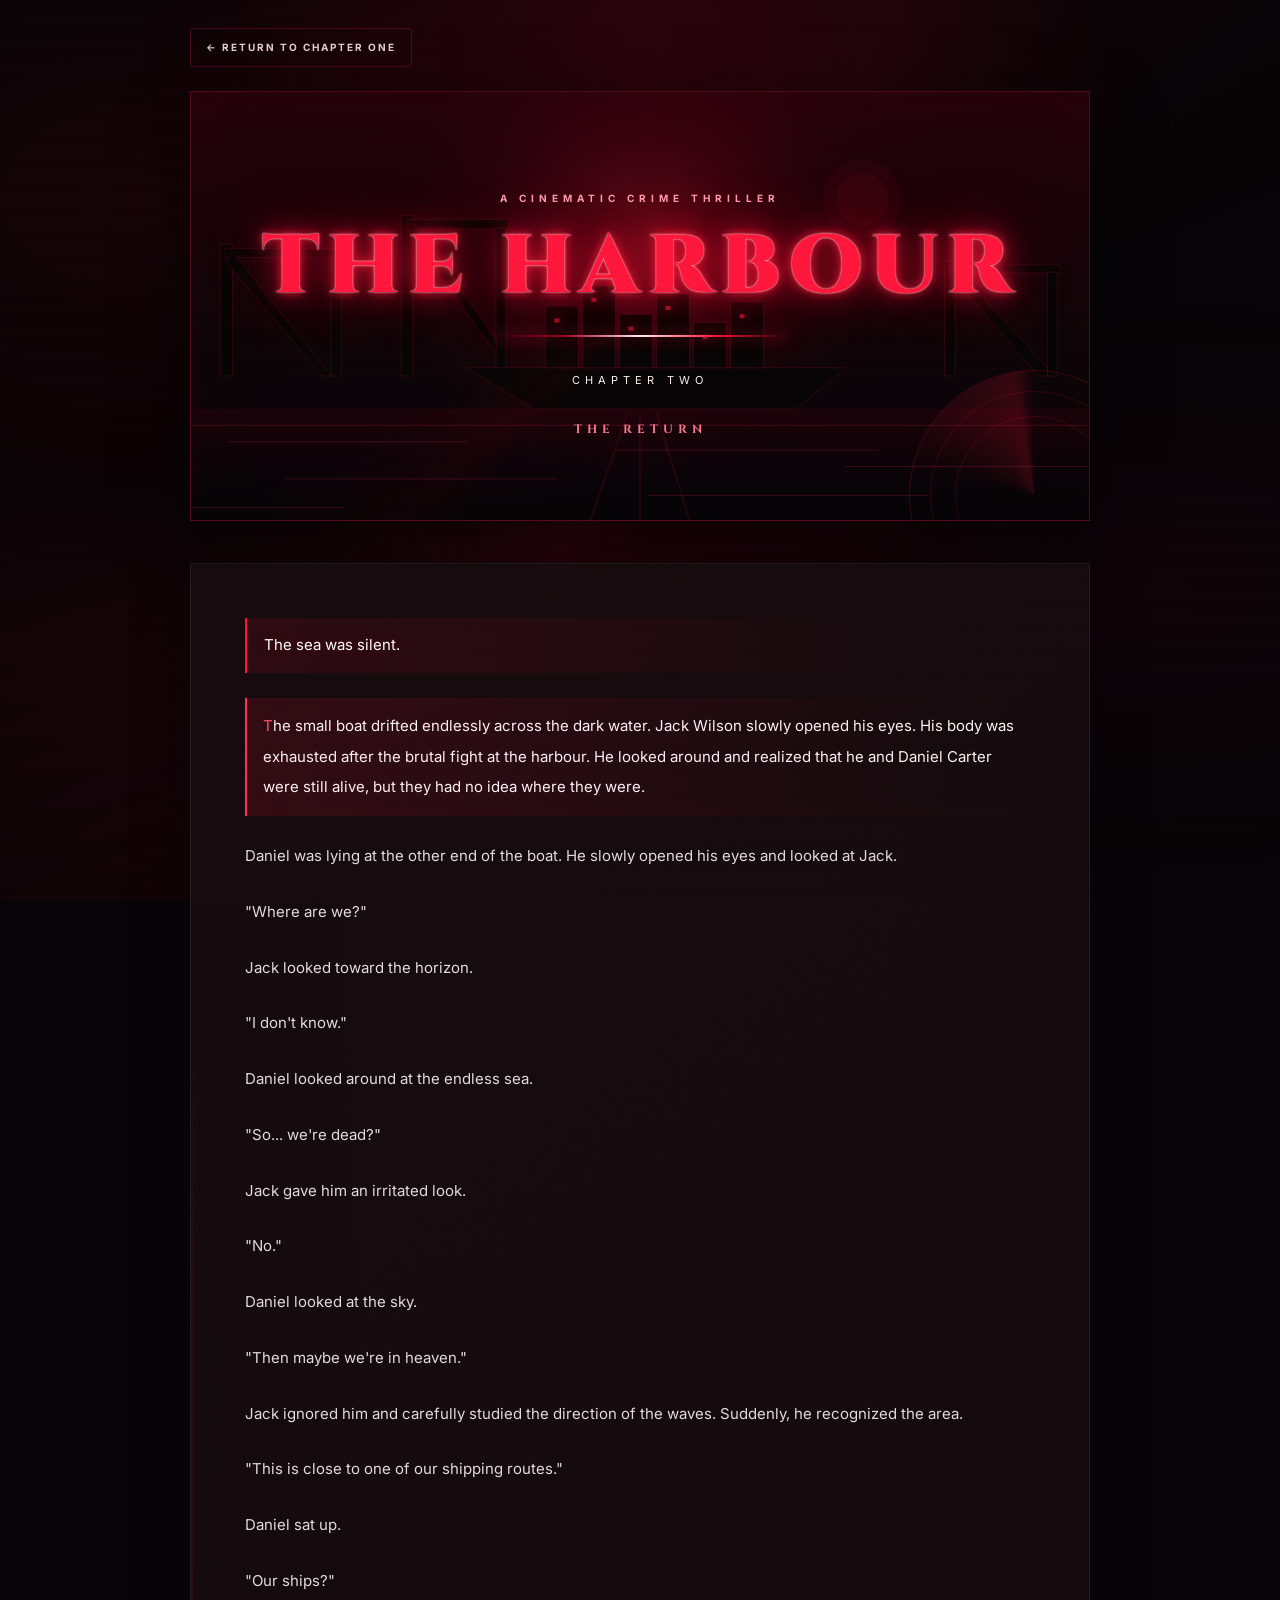
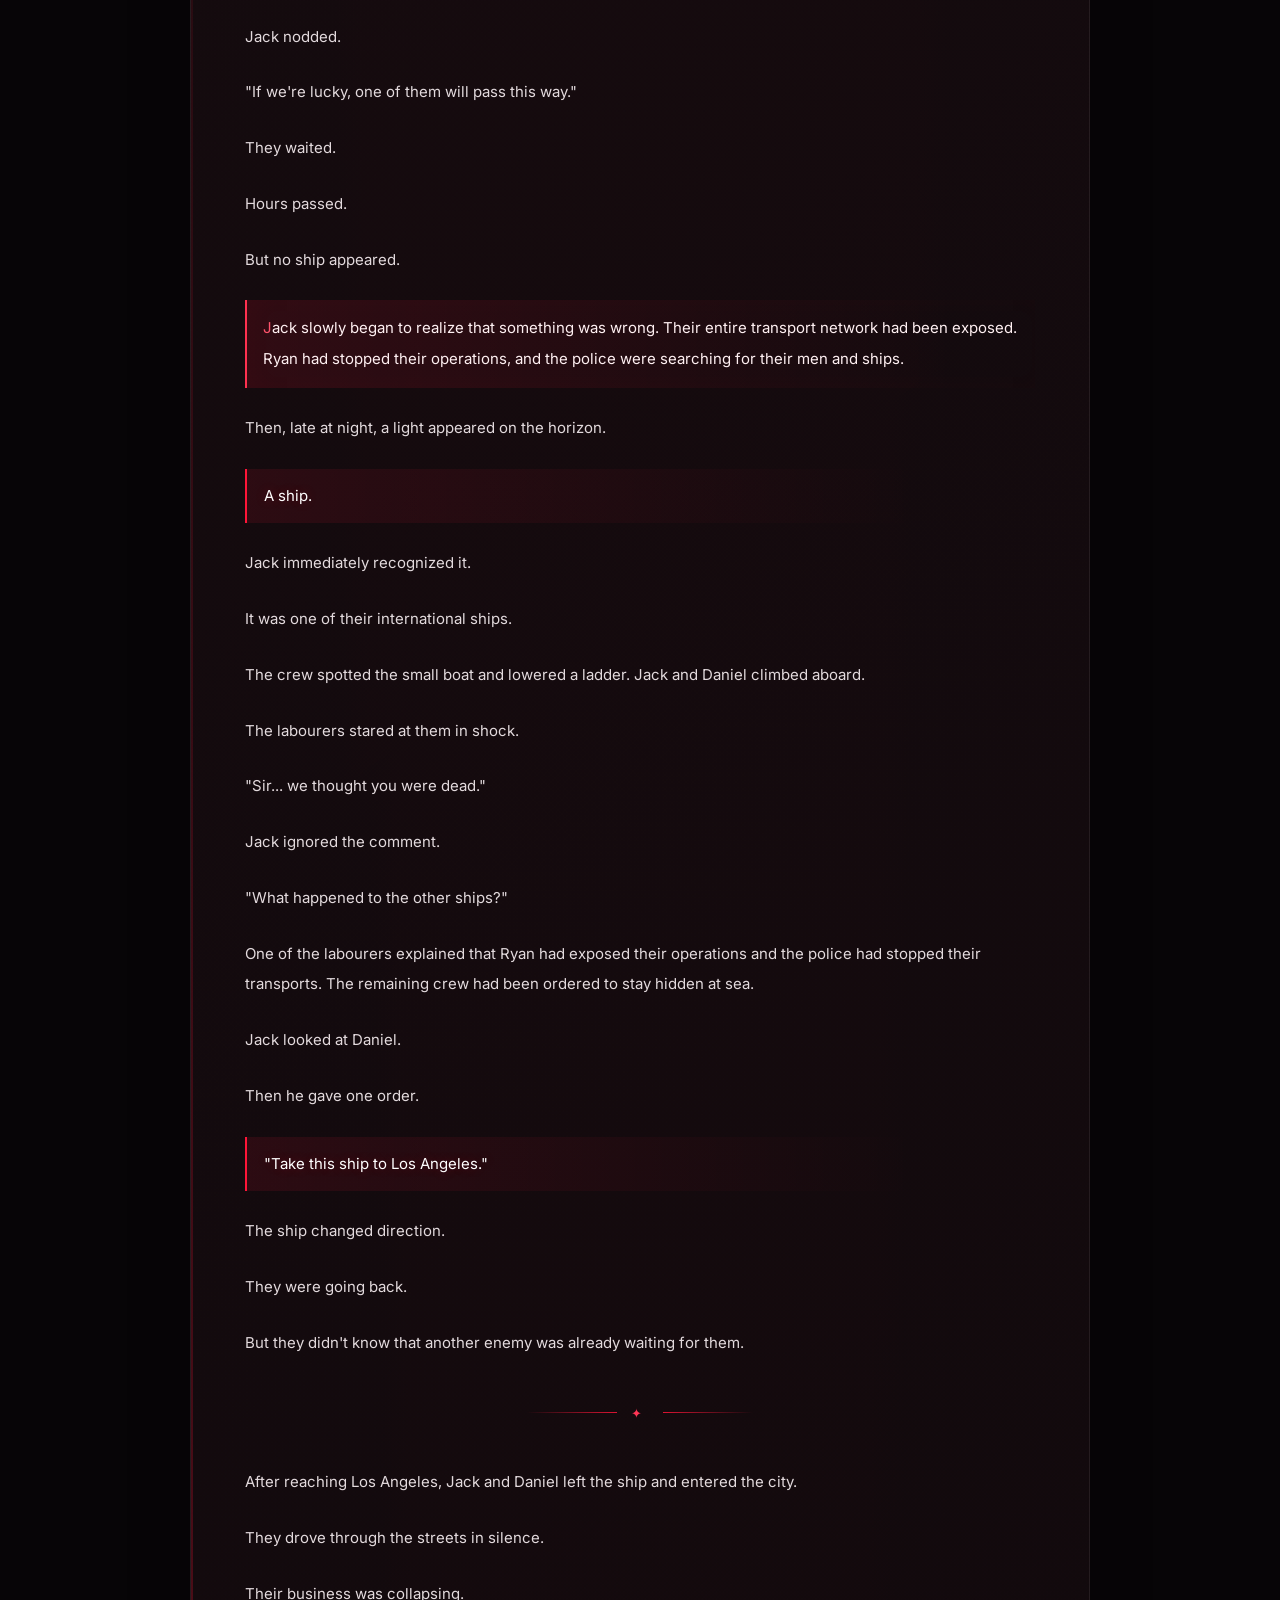
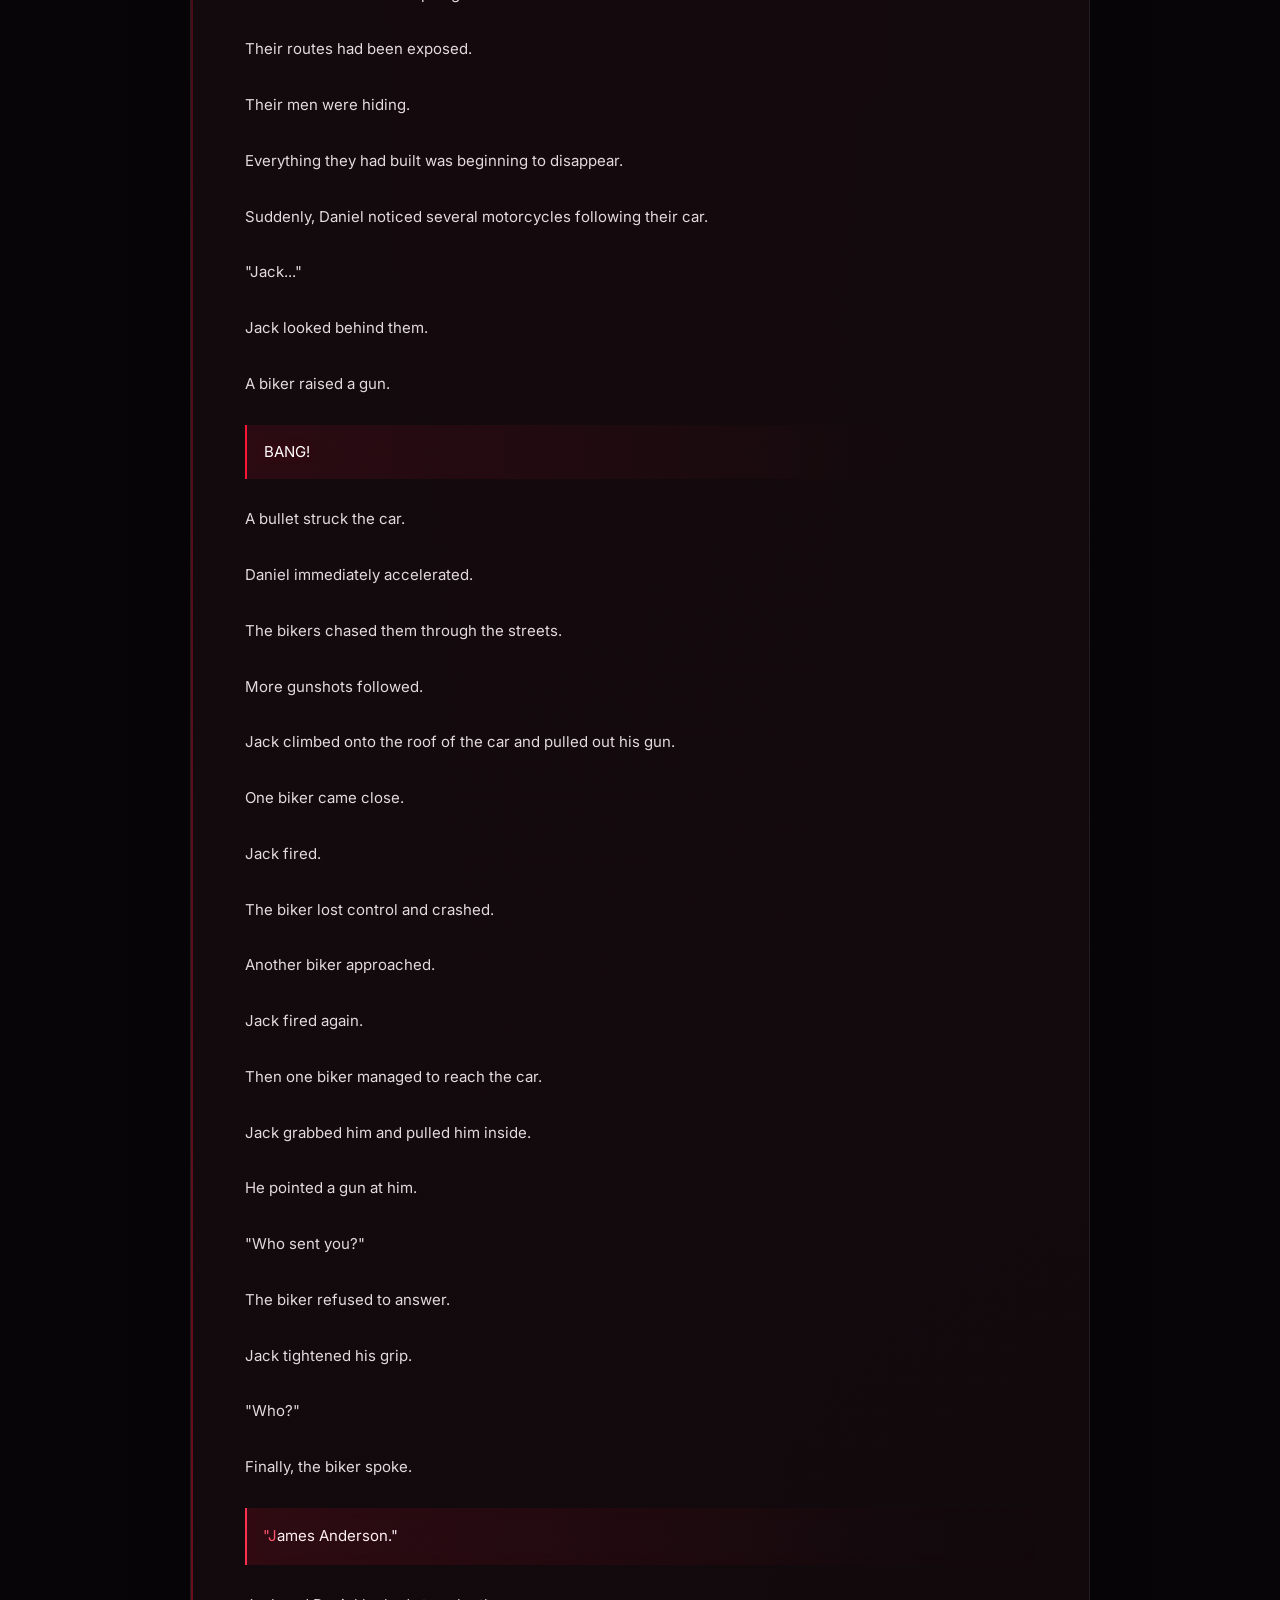
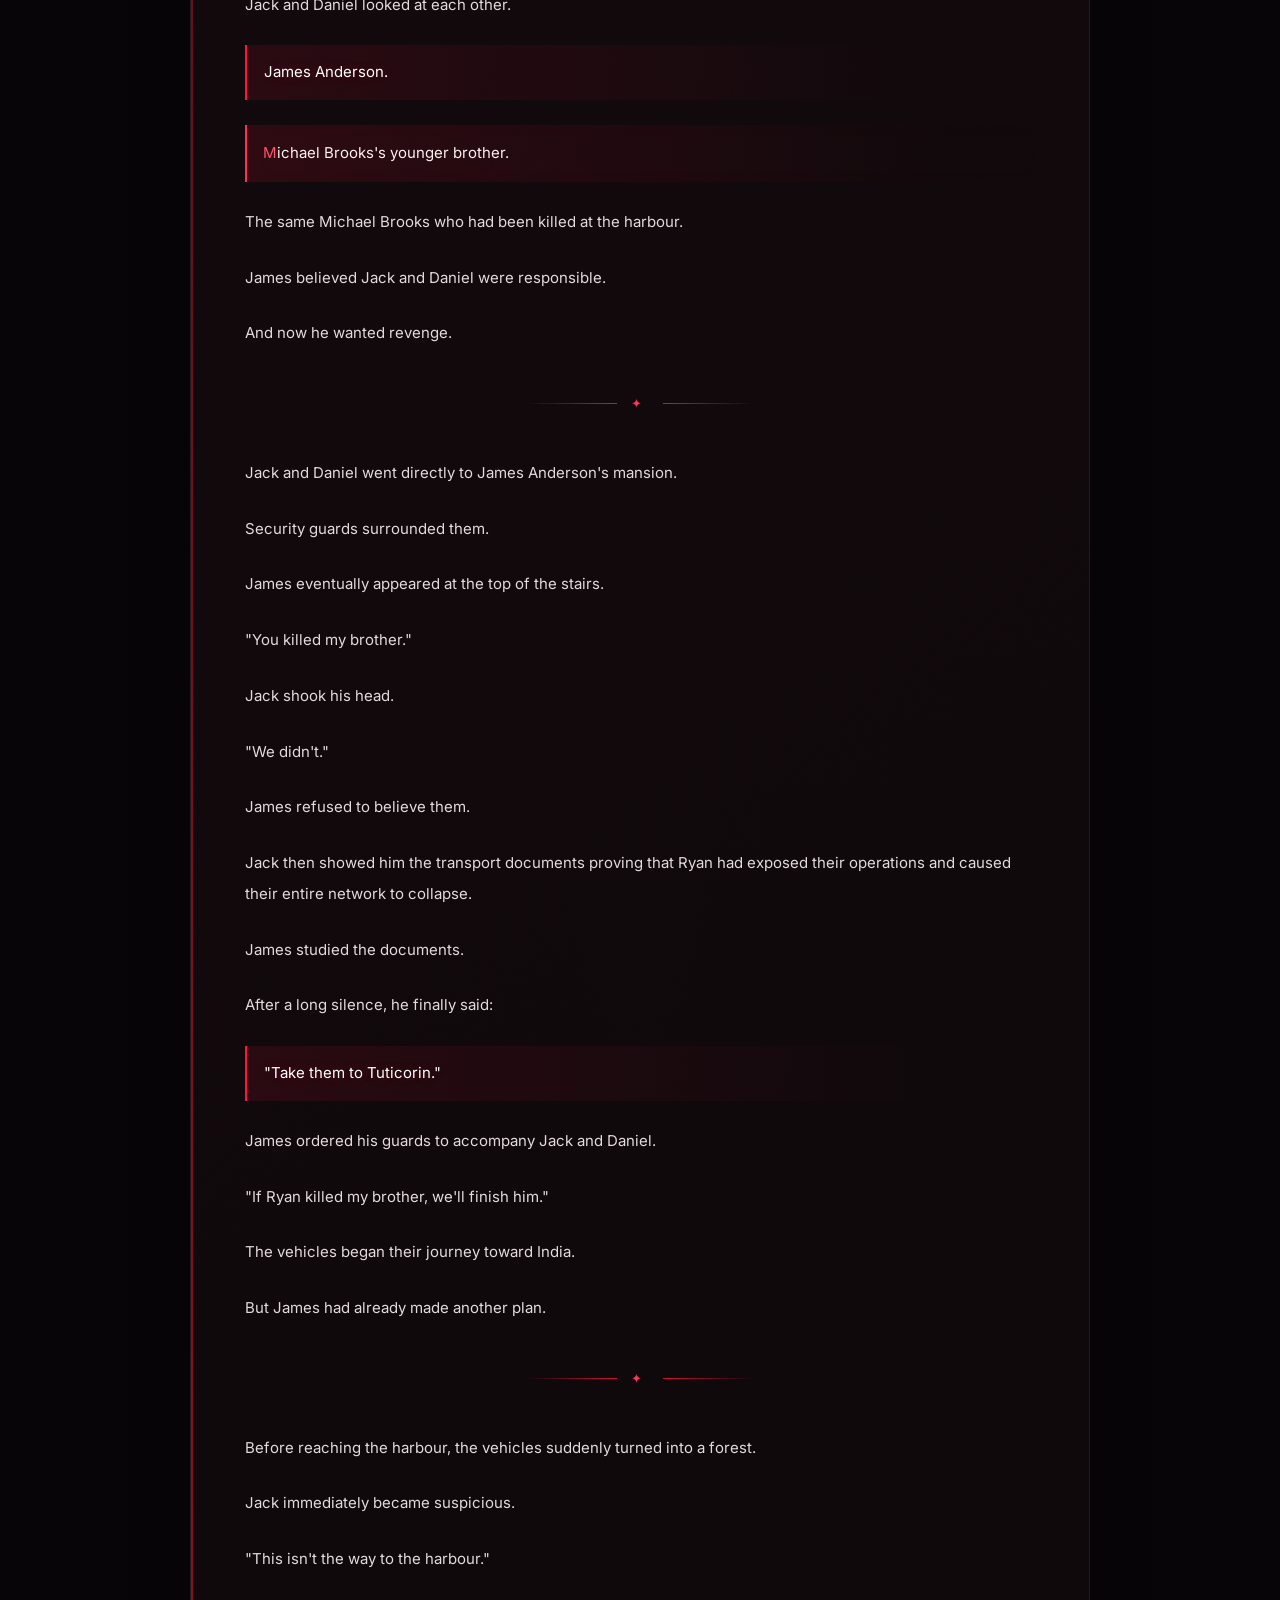
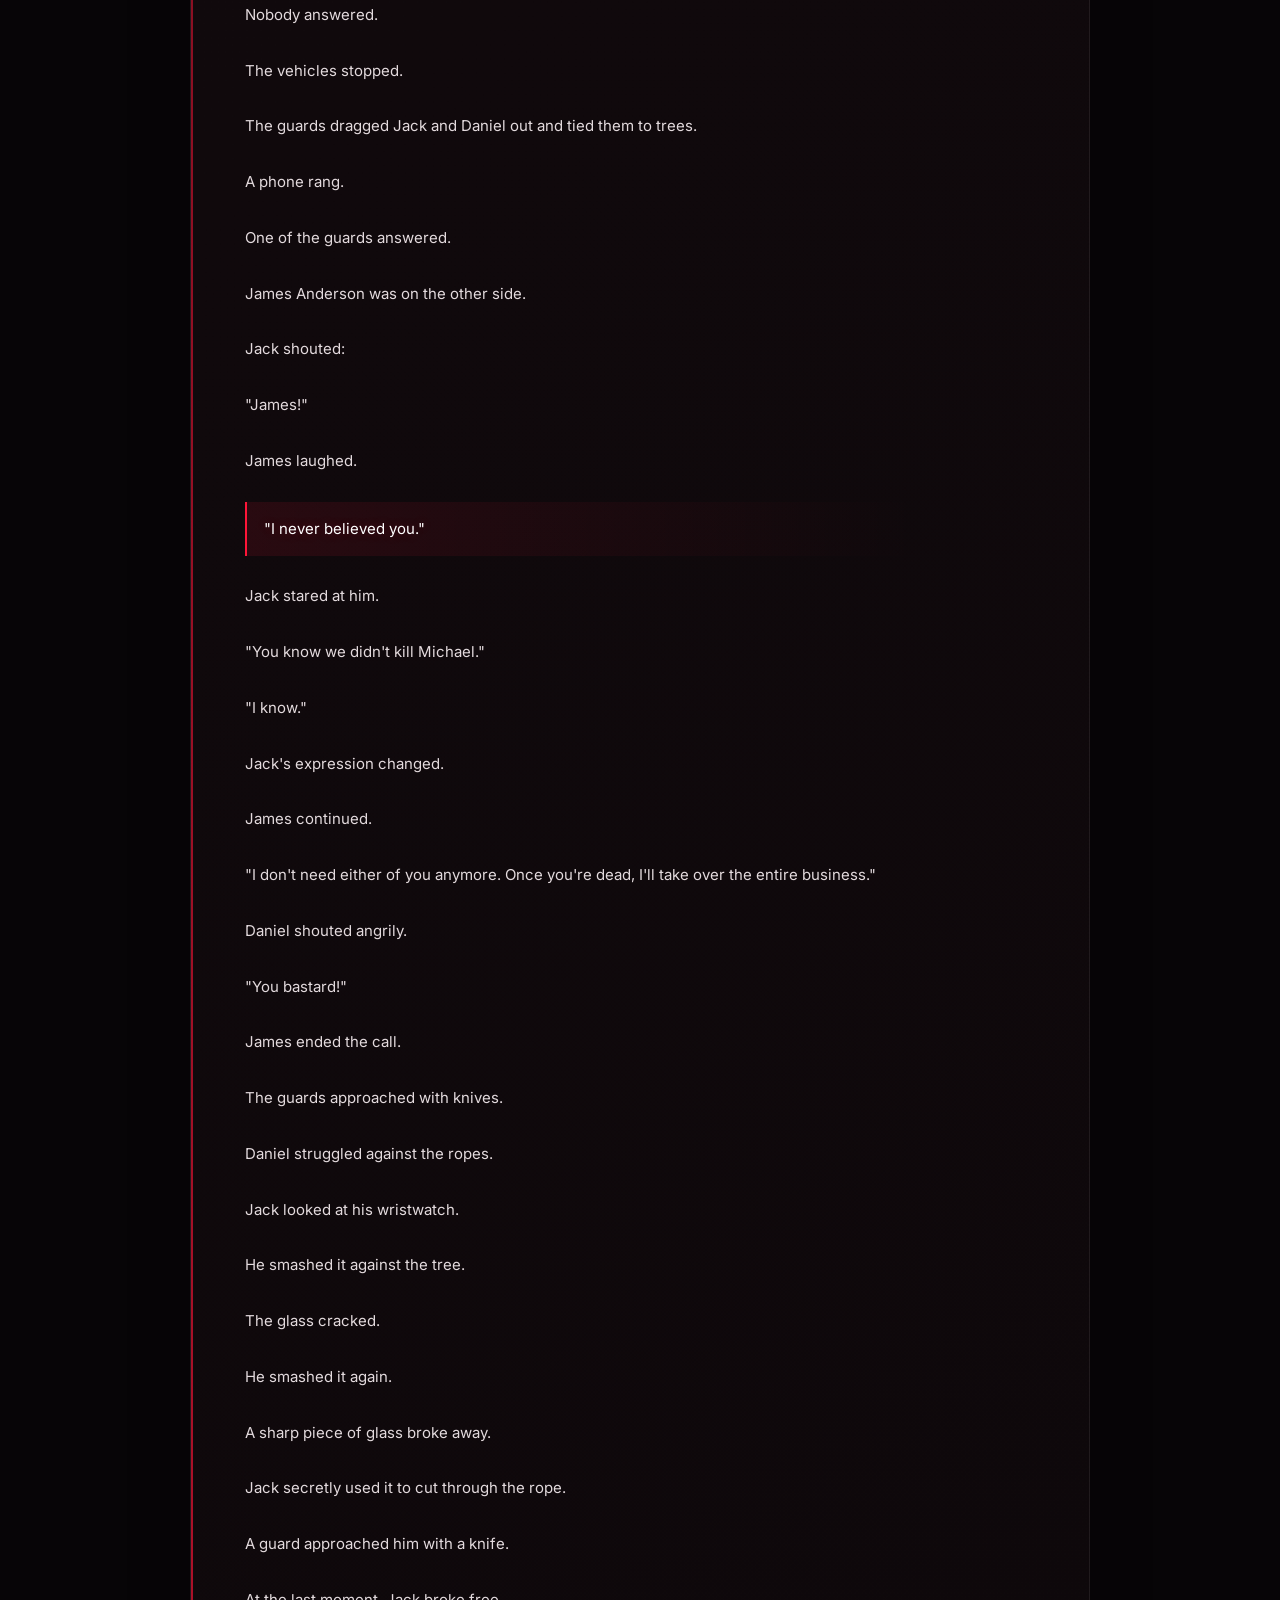
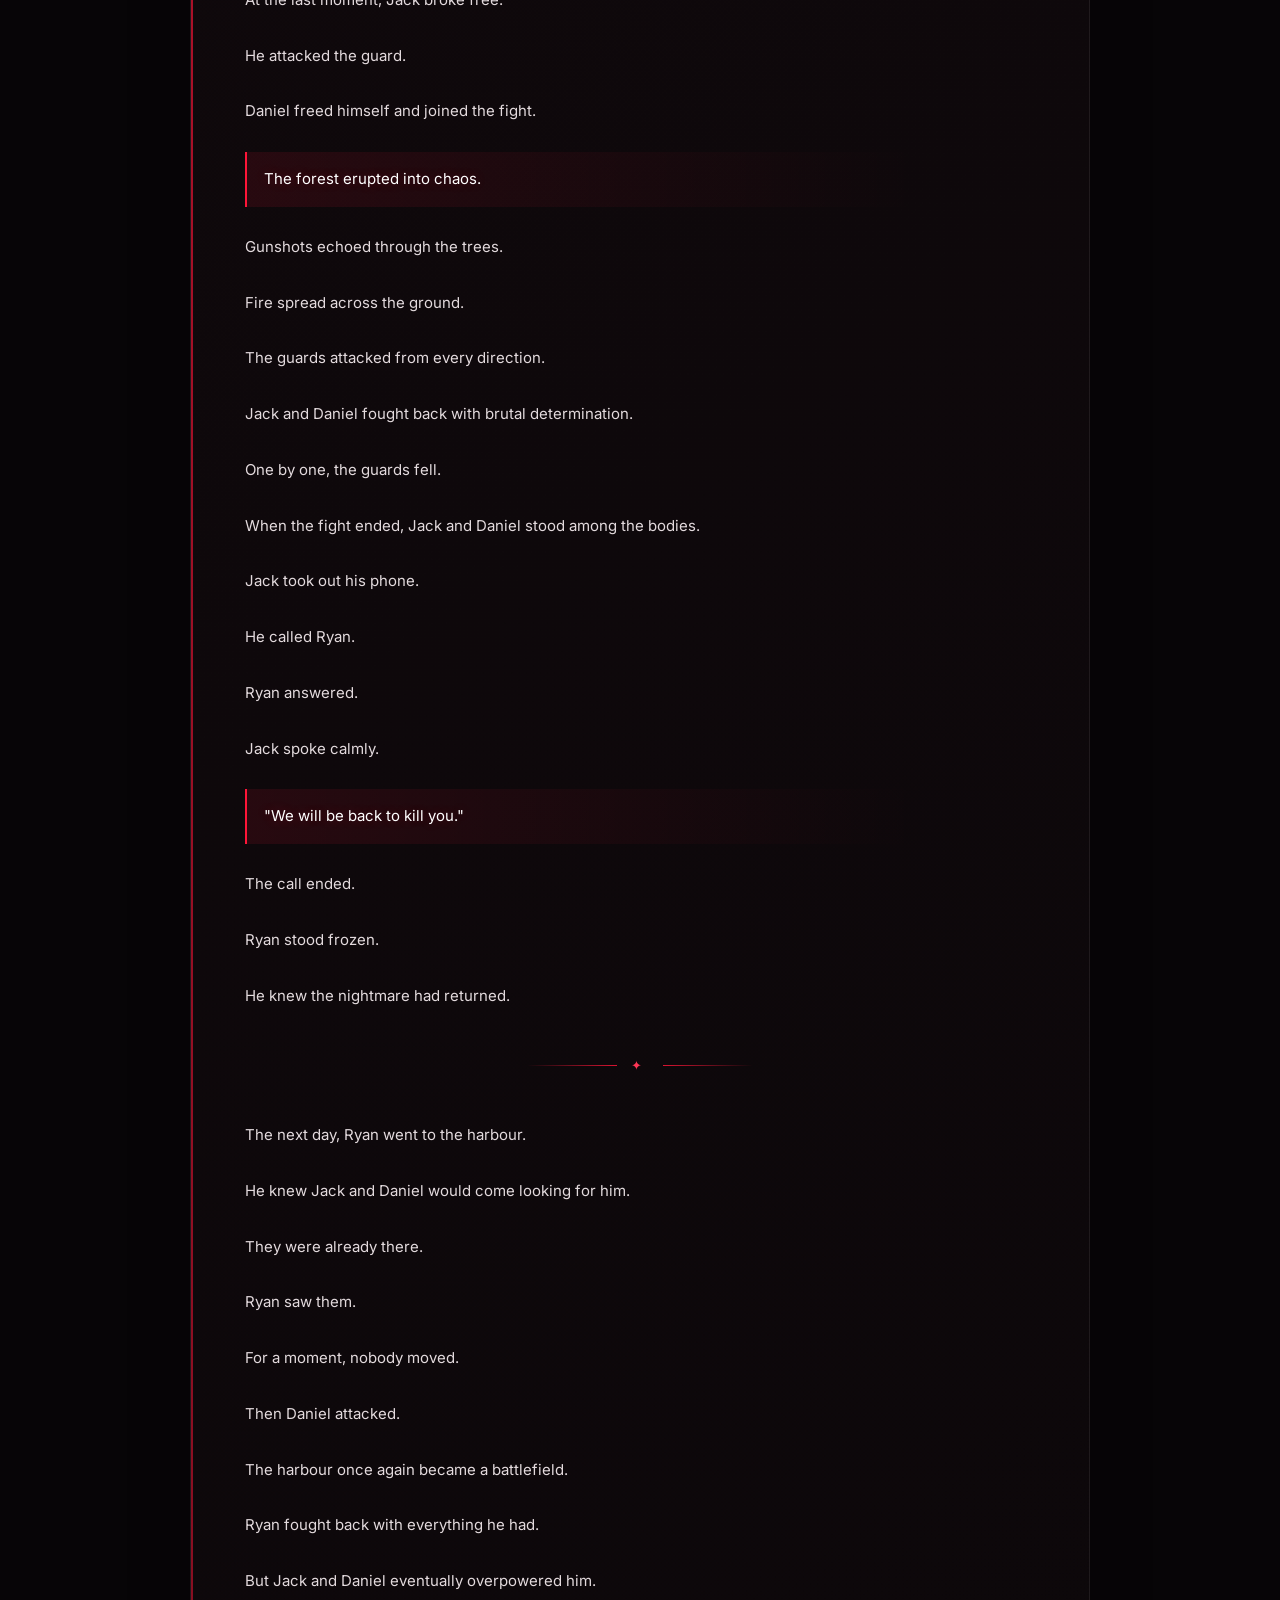
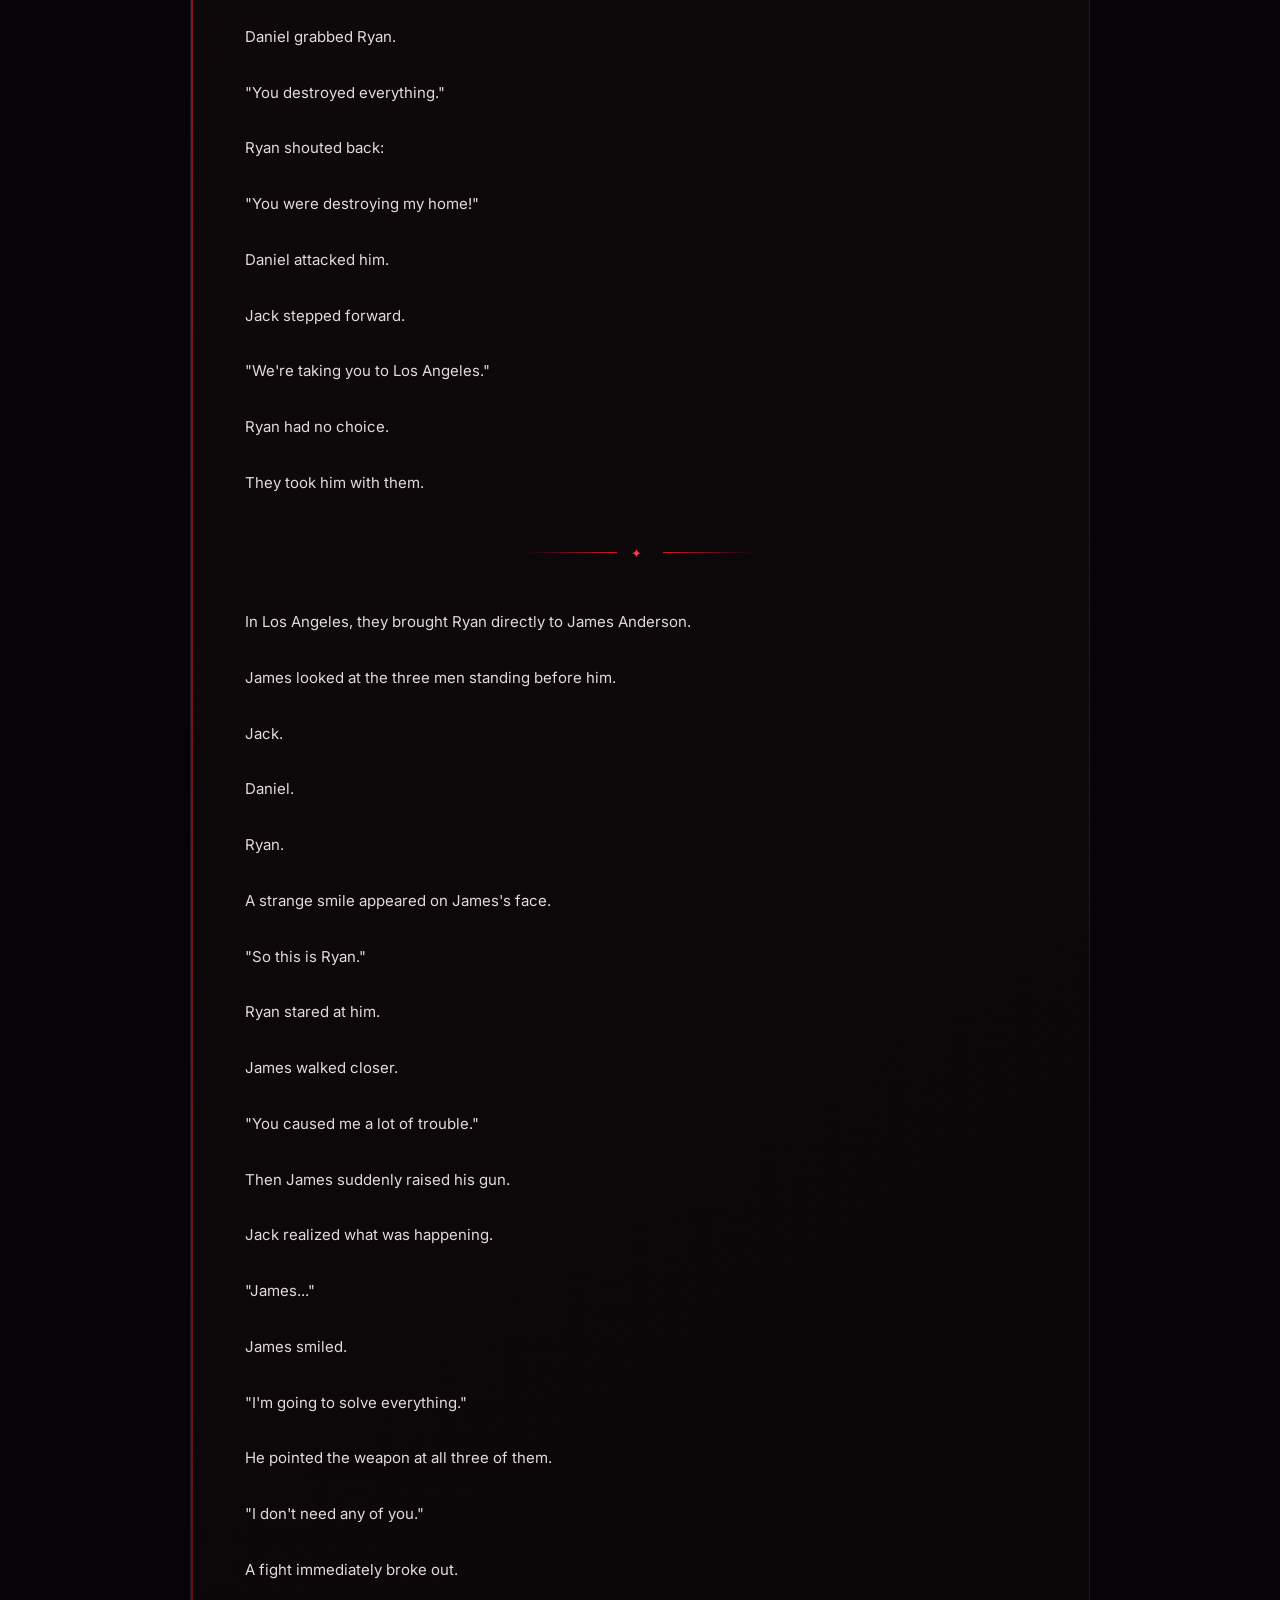
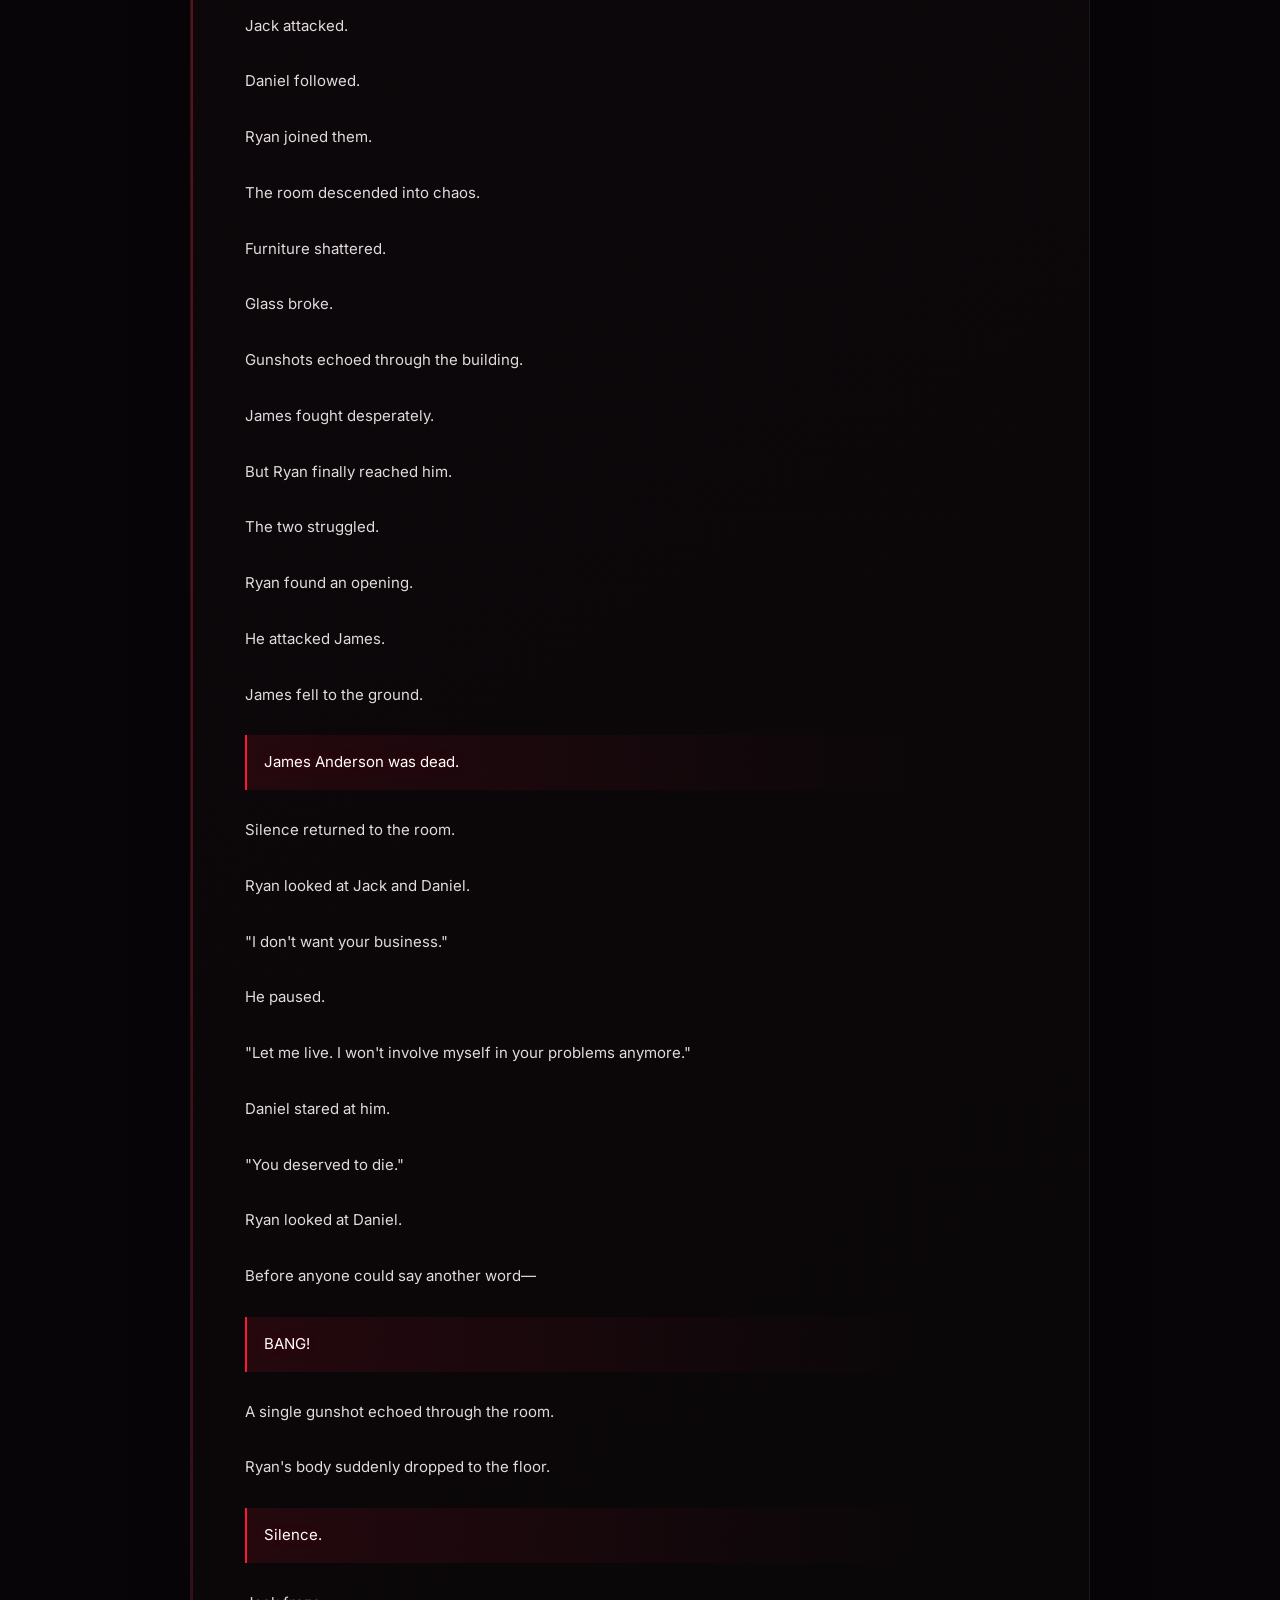
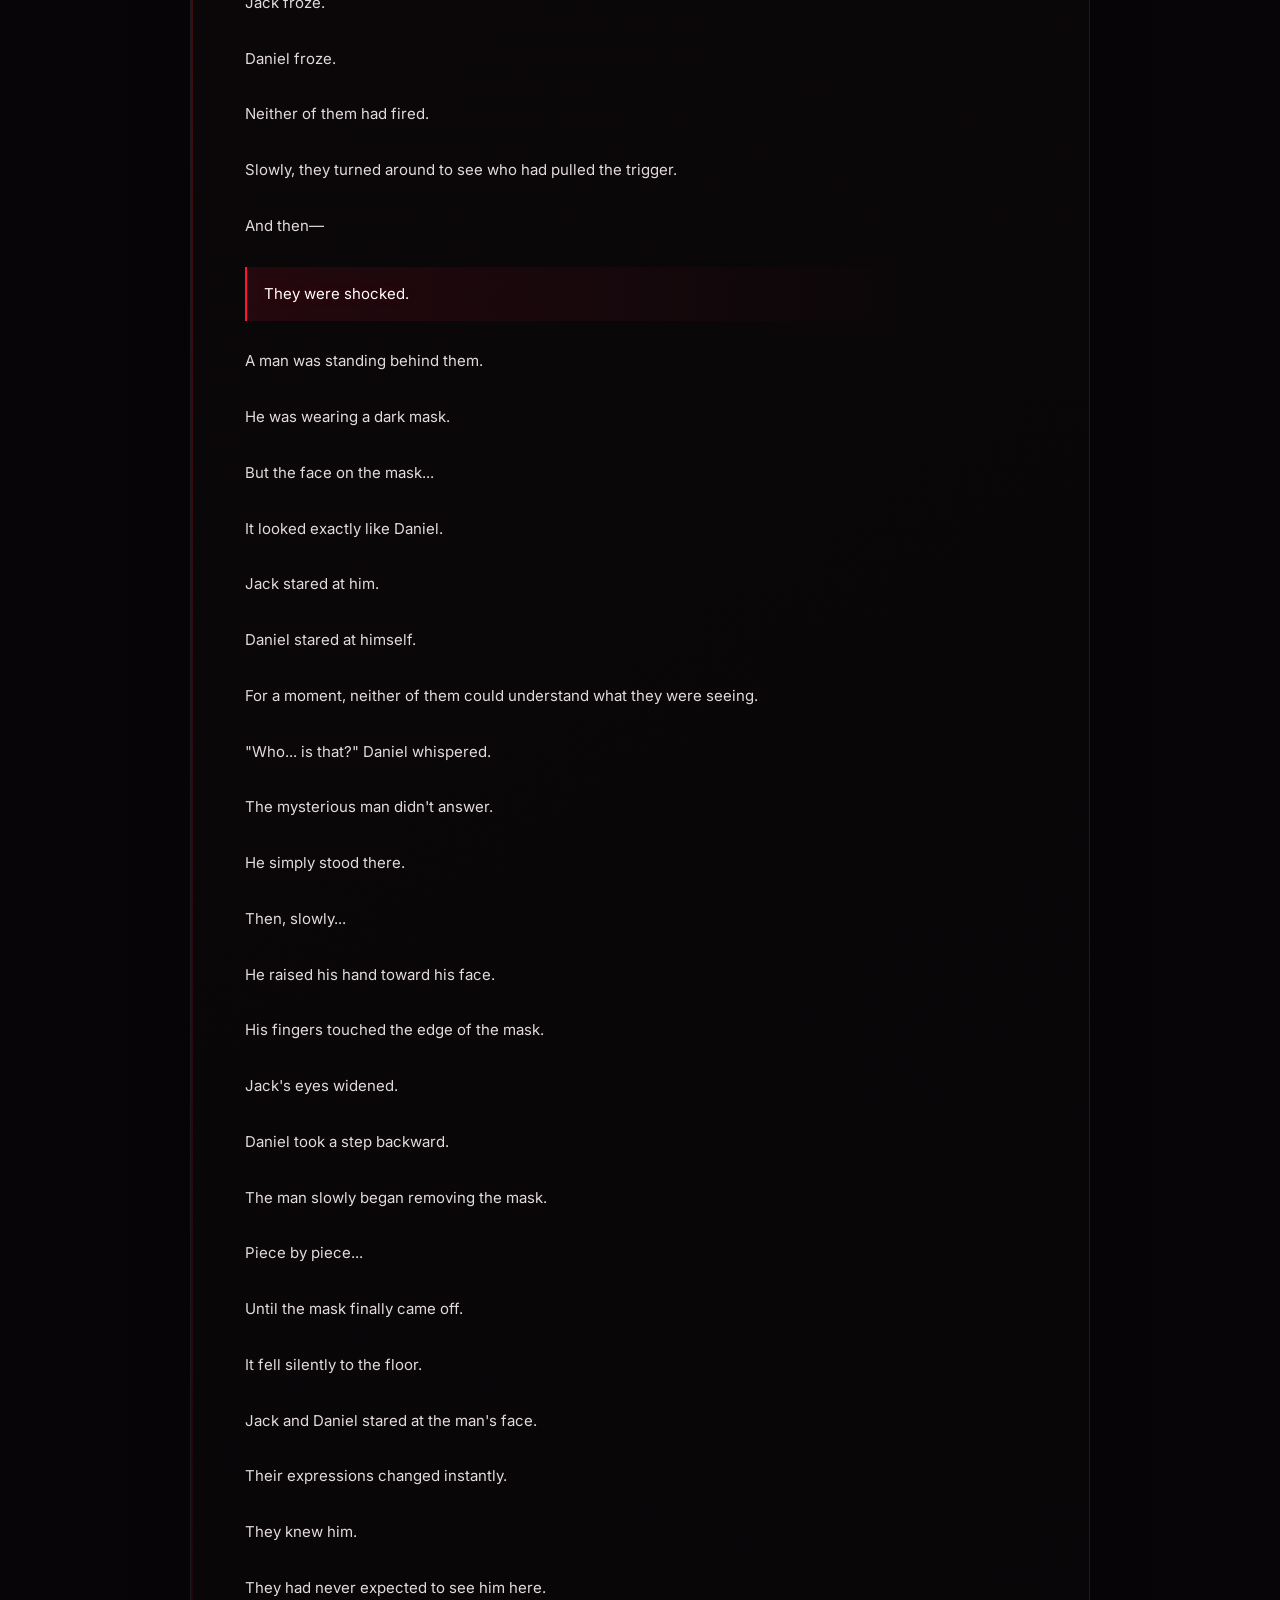
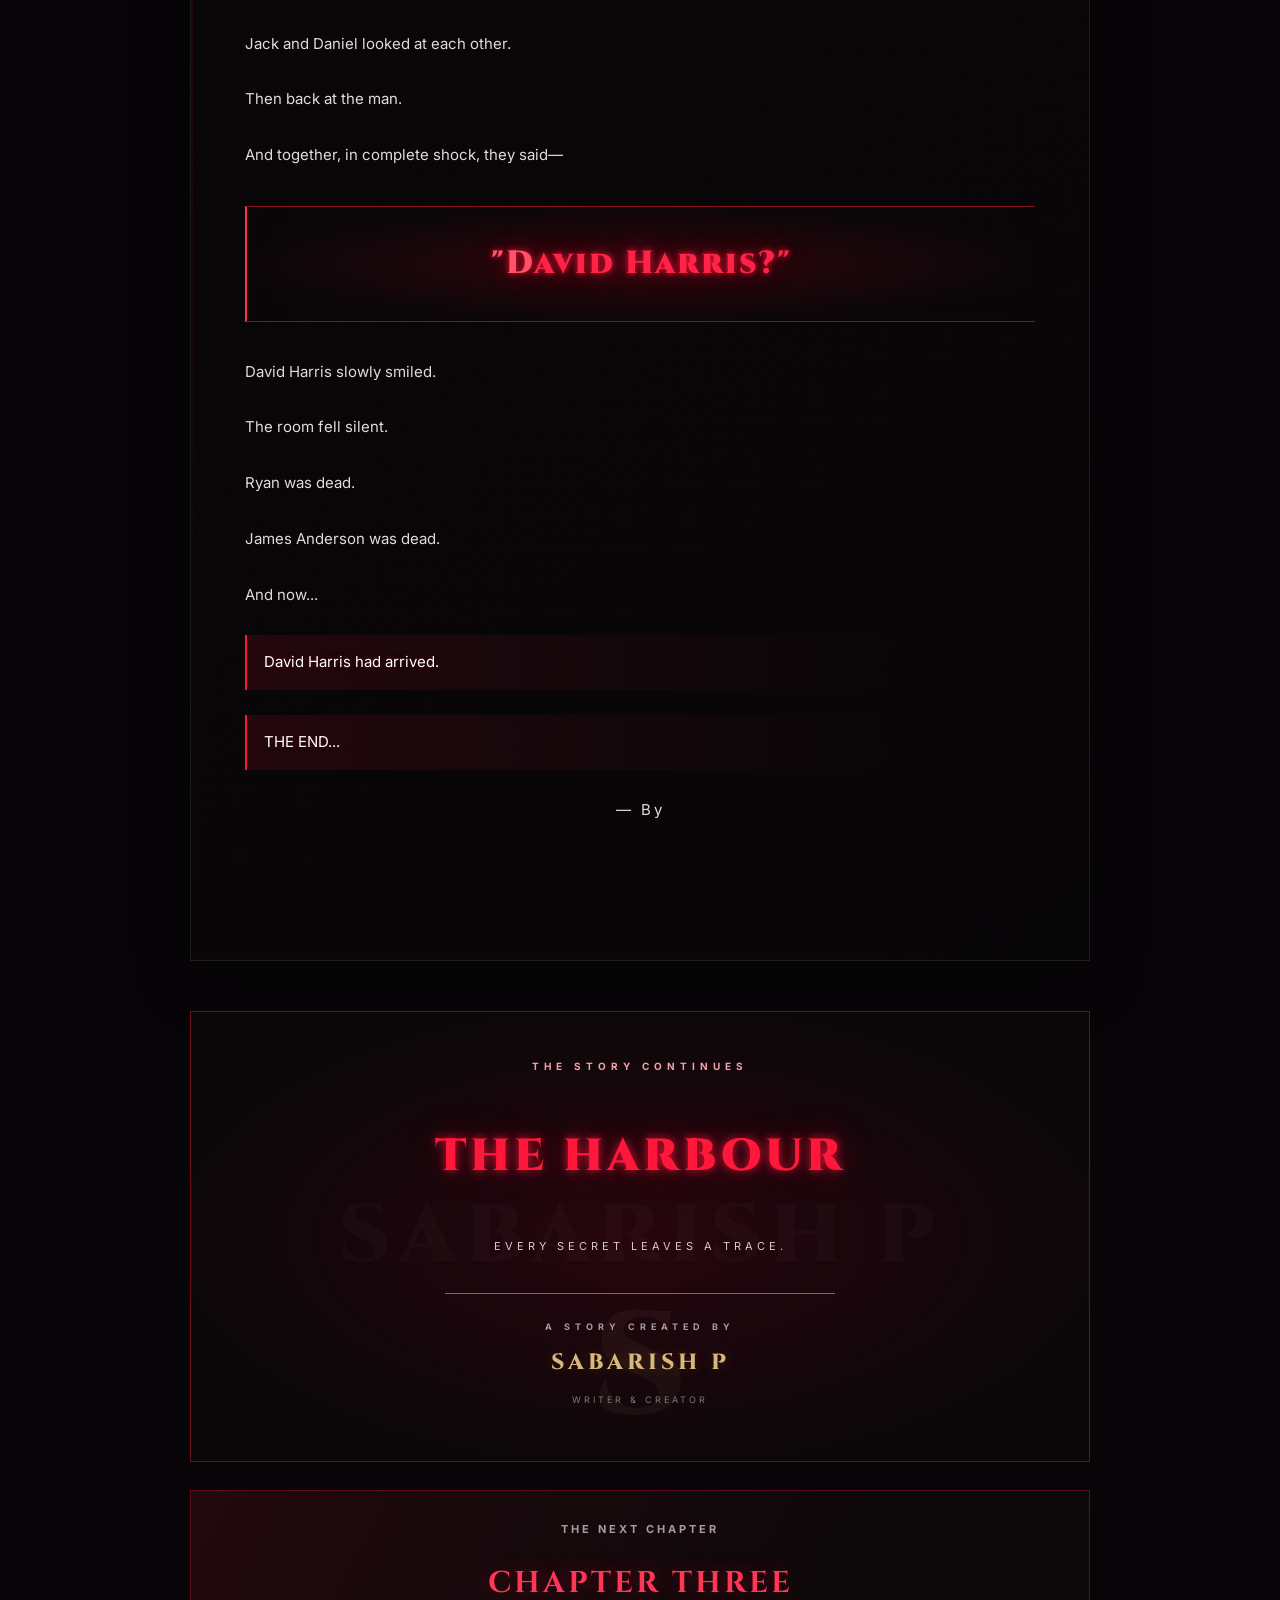
==== commit 0b1aa9a8: "Update chapter-two.html" ====
--- a/chapter-two.html
+++ b/chapter-two.html
@@ -3,43 +3,571 @@
 <head>
     <meta charset="UTF-8">
     <meta name="viewport" content="width=device-width, initial-scale=1.0">
-
-    <meta
-        name="description"
-        content="THE HARBOUR — Chapter Two: The Return. A cinematic crime thriller by Sabarish P."
-    >
-
     <meta name="theme-color" content="#080507">
 
+    <meta name="description"
+          content="THE HARBOUR — Chapter Two: The Return. A cinematic crime thriller by Sabarish P.">
+
     <title>THE HARBOUR | Chapter Two — The Return</title>
 
-    <!-- Your existing CSS -->
+    <!-- Existing project stylesheet -->
     <link rel="stylesheet" href="style.css">
 
     <!-- Cinematic typography -->
     <link rel="preconnect" href="https://fonts.googleapis.com">
     <link rel="preconnect" href="https://fonts.gstatic.com" crossorigin>
 
-    <link
-        href="https://fonts.googleapis.com/css2?family=Cinzel:wght@500;600;700;800;900&family=Inter:wght@400;500;600;700&display=swap"
-        rel="stylesheet"
-    >
+    <link href="https://fonts.googleapis.com/css2?family=Cinzel:wght@500;600;700;800;900&family=Inter:wght@400;500;600;700&display=swap"
+          rel="stylesheet">
+
+    <style>
+        /* Chapter Two-specific cinematic enhancements */
+
+        .cinematic-backdrop {
+            position: fixed;
+            inset: 0;
+            z-index: -1;
+            pointer-events: none;
+            overflow: hidden;
+            background:
+                radial-gradient(ellipse at 50% 5%,
+                    rgba(130, 0, 28, .17), transparent 55%),
+                radial-gradient(ellipse at 5% 70%,
+                    rgba(255, 0, 38, .045), transparent 40%);
+        }
+
+        .cinematic-backdrop::before {
+            content: "";
+            position: absolute;
+            inset: -50%;
+            background: conic-gradient(
+                from 0deg at 50% 50%,
+                transparent 0deg,
+                rgba(255, 0, 38, .035) 30deg,
+                transparent 70deg,
+                transparent 180deg,
+                rgba(255, 0, 38, .045) 220deg,
+                transparent 260deg
+            );
+            animation: harbourAtmosphere 38s linear infinite;
+        }
+
+        @keyframes harbourAtmosphere {
+            to { transform: rotate(360deg); }
+        }
+
+        .hero {
+            min-height: 430px;
+        }
+
+        .hero-art {
+            position: absolute;
+            inset: 0;
+            z-index: -1;
+            width: 100%;
+            height: 100%;
+            opacity: .8;
+            pointer-events: none;
+        }
+
+        .hero .eyebrow {
+            position: relative;
+            z-index: 2;
+            color: #ff9eae;
+        }
+
+        .hero h1 {
+            position: relative;
+            z-index: 2;
+            color: #ff183b;
+            font-family: "Cinzel", serif;
+            font-weight: 900;
+            letter-spacing: clamp(2px, 1vw, 8px);
+            text-shadow:
+                0 0 2px #fff,
+                0 0 10px rgba(255, 21, 56, .95),
+                0 0 28px rgba(255, 21, 56, .75),
+                0 0 65px rgba(255, 0, 38, .45);
+        }
+
+        .hero .title-rule {
+            position: relative;
+            z-index: 2;
+            width: min(300px, 75%);
+            height: 2px;
+            margin: 22px auto;
+            background: linear-gradient(
+                90deg,
+                transparent,
+                #a50021,
+                #fff0f2,
+                #ff1538,
+                transparent
+            );
+            box-shadow: 0 0 16px rgba(255, 21, 56, .8);
+        }
+
+        .hero .chapter-label,
+        .hero .tagline {
+            position: relative;
+            z-index: 2;
+        }
+
+        .hero .chapter-label {
+            color: #fff0f2;
+            letter-spacing: 5px;
+        }
+
+        .hero .tagline {
+            color: #ff7a91;
+            letter-spacing: 5px;
+            font-family: "Cinzel", serif;
+            font-weight: 700;
+        }
+
+        /* SVG harbour artwork */
+        .harbour-horizon {
+            stroke: rgba(255, 43, 69, .55);
+            stroke-width: 1;
+            fill: none;
+        }
+
+        .harbour-silhouette {
+            fill: #080507;
+            stroke: rgba(255, 28, 57, .3);
+            stroke-width: 1;
+        }
+
+        .harbour-light {
+            fill: #ff183b;
+            filter: drop-shadow(0 0 7px #ff183b);
+        }
+
+        .hero::after {
+            content: "";
+            position: absolute;
+            top: 0;
+            bottom: 0;
+            left: -80%;
+            width: 60%;
+            z-index: 1;
+            pointer-events: none;
+            transform: skewX(-22deg);
+            background: linear-gradient(
+                90deg,
+                transparent,
+                rgba(255, 20, 55, .045),
+                rgba(255, 20, 55, .14),
+                transparent
+            );
+            animation: cinematicSweep 9s ease-in-out infinite;
+        }
+
+        @keyframes cinematicSweep {
+            0%, 18% { left: -80%; }
+            70%, 100% { left: 150%; }
+        }
+
+        /* Chapter metadata */
+        .chapter-kicker {
+            margin: 0 0 12px;
+            color: #b6a3a9;
+            text-align: center;
+            font-size: 10px;
+            letter-spacing: 4px;
+            text-transform: uppercase;
+        }
+
+        /* Story panel */
+        .story-content {
+            position: relative;
+            overflow: hidden;
+            border-color: rgba(255, 30, 59, .18);
+            background:
+                linear-gradient(145deg,
+                    rgba(20, 10, 14, .97),
+                    rgba(7, 5, 7, .98));
+        }
+
+        .story-content::before {
+            content: "";
+            position: absolute;
+            top: 0;
+            left: 0;
+            width: 2px;
+            height: 100%;
+            background: linear-gradient(
+                180deg,
+                transparent,
+                rgba(255, 21, 56, .65),
+                transparent
+            );
+            pointer-events: none;
+        }
+
+        .story-content p {
+            color: #e6dce0;
+        }
+
+        /* Important story moments only */
+        .story-content p.impact {
+            padding: 12px 16px;
+            border-left: 2px solid #ff183b;
+            background: linear-gradient(
+                90deg,
+                rgba(255, 21, 56, .12),
+                transparent 90%
+            );
+            color: #fff;
+            text-shadow: 0 0 14px rgba(255, 21, 56, .2);
+        }
+
+        /* Character entrances */
+        .story-content p.character-entry {
+            padding: 14px 16px;
+            border-left: 2px solid #ff3656;
+            background: linear-gradient(
+                90deg,
+                rgba(255, 21, 56, .14),
+                rgba(255, 21, 56, .015) 75%,
+                transparent
+            );
+            color: #fff1f3;
+            box-shadow: inset 12px 0 30px rgba(255, 21, 56, .025);
+        }
+
+        /* Major reveal */
+        .story-content p.david-reveal {
+            margin: 36px 0;
+            padding: 25px 12px;
+            border-top: 1px solid rgba(255, 21, 56, .7);
+            border-bottom: 1px solid rgba(255, 21, 56, .7);
+            background: radial-gradient(
+                ellipse at center,
+                rgba(170, 0, 35, .23),
+                transparent 75%
+            );
+            color: #ff284b;
+            text-align: center;
+            font-family: "Cinzel", serif;
+            font-size: clamp(21px, 4vw, 32px);
+            font-weight: 900;
+            letter-spacing: 2px;
+            text-shadow:
+                0 0 8px rgba(255, 21, 56, .85),
+                0 0 30px rgba(255, 21, 56, .4);
+            animation: revealGlow 2.8s ease-in-out infinite;
+        }
+
+        @keyframes revealGlow {
+            0%, 100% { text-shadow: 0 0 7px rgba(255, 21, 56, .7); }
+            50% {
+                text-shadow:
+                    0 0 12px #ff1538,
+                    0 0 34px rgba(255, 21, 56, .8);
+            }
+        }
+
+        /* Scene divider */
+        .scene-divider {
+            display: flex;
+            align-items: center;
+            justify-content: center;
+            gap: 14px;
+            margin: 42px 0;
+            color: #ff3656;
+            font-size: 13px;
+            letter-spacing: 7px;
+        }
+
+        .scene-divider::before,
+        .scene-divider::after {
+            content: "";
+            width: min(90px, 20%);
+            height: 1px;
+            background: linear-gradient(
+                90deg,
+                transparent,
+                rgba(255, 21, 56, .85)
+            );
+        }
+
+        .scene-divider::after {
+            transform: rotate(180deg);
+        }
+
+        /* Author signature */
+        .author-watermark {
+            position: relative;
+            isolation: isolate;
+            margin: 36px auto 0;
+            padding: 24px 12px 8px;
+            width: min(390px, 100%);
+            border-top: 1px solid rgba(216, 183, 122, .55);
+            text-align: center;
+        }
+
+        .author-watermark::before {
+            content: "S";
+            position: absolute;
+            top: 50%;
+            left: 50%;
+            z-index: -1;
+            transform: translate(-50%, -40%);
+            color: rgba(216, 183, 122, .055);
+            font-family: "Cinzel", serif;
+            font-size: 145px;
+            font-weight: 900;
+            line-height: 1;
+            pointer-events: none;
+        }
+
+        .author-label {
+            color: #a99b9e;
+            font-size: 9px;
+            font-weight: 700;
+            letter-spacing: 6px;
+            text-transform: uppercase;
+        }
+
+        .author-name {
+            margin-top: 7px;
+            color: #dfbd82;
+            font-family: "Cinzel", serif;
+            font-size: clamp(20px, 4vw, 28px);
+            font-weight: 900;
+            letter-spacing: 5px;
+            text-shadow: 0 0 20px rgba(216, 183, 122, .23);
+        }
+
+        .author-caption {
+            margin-top: 7px;
+            color: #84757a;
+            font-size: 9px;
+            letter-spacing: 3px;
+        }
+
+        /* Ending card */
+        .end-card {
+            position: relative;
+            overflow: hidden;
+            border: 1px solid rgba(255, 21, 56, .4);
+            background:
+                radial-gradient(
+                    ellipse at center,
+                    rgba(130, 0, 28, .23),
+                    transparent 75%
+                ),
+                #0b0709;
+        }
+
+        .end-card .end-title {
+            color: #ff183b;
+            font-family: "Cinzel", serif;
+            font-size: clamp(27px, 5vw, 45px);
+            font-weight: 900;
+            letter-spacing: 4px;
+            text-shadow:
+                0 0 10px rgba(255, 21, 56, .8),
+                0 0 32px rgba(255, 21, 56, .35);
+        }
+
+        /* Next chapter */
+        .chapter-three {
+            position: relative;
+            overflow: hidden;
+            border: 1px solid rgba(255, 21, 56, .32);
+            background:
+                linear-gradient(
+                    120deg,
+                    rgba(255, 21, 56, .09),
+                    transparent 70%
+                ),
+                #0c080a;
+        }
+
+        .chapter-three h2 {
+            color: #ff3656;
+            font-family: "Cinzel", serif;
+            text-shadow: 0 0 20px rgba(255, 21, 56, .35);
+        }
+
+        .coming-soon-label {
+            display: inline-block;
+            margin-top: 10px;
+            padding: 8px 15px;
+            border: 1px solid rgba(255, 21, 56, .45);
+            color: #ff8395;
+            font-size: 9px;
+            font-weight: 700;
+            letter-spacing: 4px;
+        }
+
+        @media (max-width: 600px) {
+            .hero {
+                min-height: 330px;
+                padding: 48px 16px;
+            }
+
+            .hero .chapter-label {
+                letter-spacing: 3px;
+            }
+
+            .hero .tagline {
+                letter-spacing: 3px;
+            }
+
+            .story-content {
+                padding: 22px 17px;
+            }
+
+            .story-content p {
+                font-size: 14px;
+                line-height: 1.95;
+            }
+
+            .author-watermark::before {
+                font-size: 110px;
+            }
+        }
+
+        @media (prefers-reduced-motion: reduce) {
+            *,
+            *::before,
+            *::after {
+                animation-duration: .01ms !important;
+                animation-iteration-count: 1 !important;
+                scroll-behavior: auto !important;
+                transition-duration: .01ms !important;
+            }
+        }
+    </style>
 </head>
 
 <body>
 
-    <!-- Reading progress indicator -->
+    <!-- Cinematic background -->
+    <div class="cinematic-backdrop" aria-hidden="true"></div>
+
+    <!-- Reading progress -->
     <div id="readingProgress"></div>
 
     <main class="container">
 
-        <!-- Navigation: returns to your existing index.html -->
+        <!-- Return navigation -->
         <a class="back-link" href="index.html">
             &#8592; Return to Chapter One
         </a>
 
-        <!-- CINEMATIC HERO -->
+        <!-- ================= HERO ================= -->
+
         <header class="hero">
+
+            <!-- Original inline harbour artwork -->
+            <svg class="hero-art"
+                 viewBox="0 0 1200 520"
+                 preserveAspectRatio="xMidYMid slice"
+                 role="img"
+                 aria-label="A dark harbour beneath a blood-red night sky">
+
+                <defs>
+                    <linearGradient id="nightSky" x1="0" y1="0" x2="0" y2="1">
+                        <stop offset="0%" stop-color="#39000e"/>
+                        <stop offset="60%" stop-color="#14050b"/>
+                        <stop offset="100%" stop-color="#050407"/>
+                    </linearGradient>
+
+                    <radialGradient id="redMoon">
+                        <stop offset="0%" stop-color="#ff183b" stop-opacity=".55"/>
+                        <stop offset="55%" stop-color="#9a001f" stop-opacity=".23"/>
+                        <stop offset="100%" stop-color="#39000e" stop-opacity="0"/>
+                    </radialGradient>
+
+                    <linearGradient id="seaGlow" x1="0" y1="0" x2="0" y2="1">
+                        <stop offset="0%" stop-color="#460013" stop-opacity=".5"/>
+                        <stop offset="100%" stop-color="#050407" stop-opacity="0"/>
+                    </linearGradient>
+                </defs>
+
+                <!-- Night sky -->
+                <rect width="1200" height="520" fill="url(#nightSky)"/>
+
+                <!-- Red atmospheric glow -->
+                <circle cx="600" cy="180" r="300" fill="url(#redMoon)"/>
+
+                <!-- Distant moon -->
+                <circle cx="870" cy="130" r="48"
+                        fill="#a80025" opacity=".15"/>
+
+                <circle cx="870" cy="130" r="32"
+                        fill="#ff2448" opacity=".1"/>
+
+                <!-- Harbour cranes -->
+                <g class="harbour-silhouette">
+                    <path d="M90 345 V185 H105 V345 Z"/>
+                    <path d="M96 190 H245 V201 H96 Z"/>
+                    <path d="M225 200 V345 H237 V200 Z"/>
+                    <path d="M105 195 L225 345 H214 L96 205 Z"/>
+
+                    <path d="M310 345 V150 H324 V345 Z"/>
+                    <path d="M317 155 H440 V166 H317 Z"/>
+                    <path d="M425 165 V345 H437 V165 Z"/>
+                    <path d="M325 160 L425 300 V318 L316 166 Z"/>
+
+                    <path d="M970 345 V205 H983 V345 Z"/>
+                    <path d="M976 210 H1110 V220 H976 Z"/>
+                    <path d="M1095 219 V345 H1107 V219 Z"/>
+                    <path d="M984 214 L1095 335 V345 H1084 L976 220 Z"/>
+                </g>
+
+                <!-- Ship silhouette -->
+                <path class="harbour-silhouette"
+                      d="M390 335 L850 335 L790 385 L470 385 Z"/>
+
+                <path class="harbour-silhouette"
+                      d="M485 335 V260 H525 V335 Z
+                         M530 335 V235 H570 V335 Z
+                         M575 335 V270 H615 V335 Z
+                         M620 335 V245 H660 V335 Z
+                         M665 335 V280 H705 V335 Z
+                         M710 335 V255 H750 V335 Z"/>
+
+                <!-- Ship windows -->
+                <g class="harbour-light">
+                    <rect x="496" y="275" width="6" height="5"/>
+                    <rect x="541" y="250" width="6" height="5"/>
+                    <rect x="586" y="285" width="6" height="5"/>
+                    <rect x="631" y="260" width="6" height="5"/>
+                    <rect x="676" y="295" width="6" height="5"/>
+                    <rect x="721" y="270" width="6" height="5"/>
+                </g>
+
+                <!-- Sea -->
+                <rect x="0" y="385" width="1200" height="135"
+                      fill="url(#seaGlow)"/>
+
+                <g class="harbour-horizon" opacity=".8">
+                    <path d="M0 405 H1200"/>
+                    <path d="M100 425 H390"/>
+                    <path d="M570 435 H890"/>
+                    <path d="M850 455 H1160"/>
+                    <path d="M170 470 H500"/>
+                    <path d="M610 490 H950"/>
+                    <path d="M40 505 H240"/>
+                </g>
+
+                <!-- Blood-red reflected harbour light -->
+                <g stroke="#ff183b" stroke-width="2" opacity=".2">
+                    <path d="M585 390 L540 520"/>
+                    <path d="M620 390 L660 520"/>
+                    <path d="M600 390 L600 520"/>
+                </g>
+
+                <!-- Atmospheric dark overlay -->
+                <rect width="1200" height="520"
+                      fill="#050407" opacity=".27"/>
+
+            </svg>
 
             <p class="eyebrow">
                 A CINEMATIC CRIME THRILLER
@@ -57,89 +585,577 @@
                 THE RETURN
             </p>
 
-            <!-- Animated harbour radar -->
-            <div class="radar" aria-hidden="true">
-                <span></span>
-            </div>
-
         </header>
 
-        <!-- STORY CONTENT -->
+        <!-- ================= ORIGINAL STORY ================= -->
+
         <article class="story-content" id="story">
 
-            <!--
-            IMPORTANT:
-            Paste your COMPLETE original Chapter Two story here.
-            Preserve every sentence, paragraph, dialogue line,
-            scene divider, and the original order.
-
-            You can retain existing classes such as:
-            highlight
-            scene-divider
-            david-reveal
-
-            Do not paste the instructions inside this comment
-            as visible story content.
-            -->
-
-            <!-- YOUR ORIGINAL CHAPTER TWO STORY GOES HERE -->
+            <p class="impact">The sea was silent.</p>
+
+            <p>The small boat drifted endlessly across the dark water. Jack Wilson slowly opened his eyes. His body was exhausted after the brutal fight at the harbour. He looked around and realized that he and Daniel Carter were still alive, but they had no idea where they were.</p>
+
+            <p>Daniel was lying at the other end of the boat. He slowly opened his eyes and looked at Jack.</p>
+
+            <p>"Where are we?"</p>
+
+            <p>Jack looked toward the horizon.</p>
+
+            <p>"I don't know."</p>
+
+            <p>Daniel looked around at the endless sea.</p>
+
+            <p>"So... we're dead?"</p>
+
+            <p>Jack gave him an irritated look.</p>
+
+            <p>"No."</p>
+
+            <p>Daniel looked at the sky.</p>
+
+            <p>"Then maybe we're in heaven."</p>
+
+            <p>Jack ignored him and carefully studied the direction of the waves. Suddenly, he recognized the area.</p>
+
+            <p>"This is close to one of our shipping routes."</p>
+
+            <p>Daniel sat up.</p>
+
+            <p>"Our ships?"</p>
+
+            <p>Jack nodded.</p>
+
+            <p>"If we're lucky, one of them will pass this way."</p>
+
+            <p>They waited.</p>
+
+            <p>Hours passed.</p>
+
+            <p>But no ship appeared.</p>
+
+            <p>Jack slowly began to realize that something was wrong. Their entire transport network had been exposed. Ryan had stopped their operations, and the police were searching for their men and ships.</p>
+
+            <p>Then, late at night, a light appeared on the horizon.</p>
+
+            <p class="impact">A ship.</p>
+
+            <p>Jack immediately recognized it.</p>
+
+            <p>It was one of their international ships.</p>
+
+            <p>The crew spotted the small boat and lowered a ladder. Jack and Daniel climbed aboard.</p>
+
+            <p>The labourers stared at them in shock.</p>
+
+            <p>"Sir... we thought you were dead."</p>
+
+            <p>Jack ignored the comment.</p>
+
+            <p>"What happened to the other ships?"</p>
+
+            <p>One of the labourers explained that Ryan had exposed their operations and the police had stopped their transports. The remaining crew had been ordered to stay hidden at sea.</p>
+
+            <p>Jack looked at Daniel.</p>
+
+            <p>Then he gave one order.</p>
+
+            <p class="impact">"Take this ship to Los Angeles."</p>
+
+            <p>The ship changed direction.</p>
+
+            <p>They were going back.</p>
+
+            <p>But they didn't know that another enemy was already waiting for them.</p>
+
+
+            <div class="scene-divider" aria-hidden="true">✦</div>
+
+
+            <p>After reaching Los Angeles, Jack and Daniel left the ship and entered the city.</p>
+
+            <p>They drove through the streets in silence.</p>
+
+            <p>Their business was collapsing.</p>
+
+            <p>Their routes had been exposed.</p>
+
+            <p>Their men were hiding.</p>
+
+            <p>Everything they had built was beginning to disappear.</p>
+
+            <p>Suddenly, Daniel noticed several motorcycles following their car.</p>
+
+            <p>"Jack..."</p>
+
+            <p>Jack looked behind them.</p>
+
+            <p>A biker raised a gun.</p>
+
+            <p class="impact">BANG!</p>
+
+            <p>A bullet struck the car.</p>
+
+            <p>Daniel immediately accelerated.</p>
+
+            <p>The bikers chased them through the streets.</p>
+
+            <p>More gunshots followed.</p>
+
+            <p>Jack climbed onto the roof of the car and pulled out his gun.</p>
+
+            <p>One biker came close.</p>
+
+            <p>Jack fired.</p>
+
+            <p>The biker lost control and crashed.</p>
+
+            <p>Another biker approached.</p>
+
+            <p>Jack fired again.</p>
+
+            <p>Then one biker managed to reach the car.</p>
+
+            <p>Jack grabbed him and pulled him inside.</p>
+
+            <p>He pointed a gun at him.</p>
+
+            <p>"Who sent you?"</p>
+
+            <p>The biker refused to answer.</p>
+
+            <p>Jack tightened his grip.</p>
+
+            <p>"Who?"</p>
+
+            <p>Finally, the biker spoke.</p>
+
+            <p class="character-entry">"James Anderson."</p>
+
+            <p>Jack and Daniel looked at each other.</p>
+
+            <p class="impact">James Anderson.</p>
+
+            <p>Michael Brooks's younger brother.</p>
+
+            <p>The same Michael Brooks who had been killed at the harbour.</p>
+
+            <p>James believed Jack and Daniel were responsible.</p>
+
+            <p>And now he wanted revenge.</p>
+
+
+            <div class="scene-divider" aria-hidden="true">✦</div>
+
+
+            <p>Jack and Daniel went directly to James Anderson's mansion.</p>
+
+            <p>Security guards surrounded them.</p>
+
+            <p>James eventually appeared at the top of the stairs.</p>
+
+            <p>"You killed my brother."</p>
+
+            <p>Jack shook his head.</p>
+
+            <p>"We didn't."</p>
+
+            <p>James refused to believe them.</p>
+
+            <p>Jack then showed him the transport documents proving that Ryan had exposed their operations and caused their entire network to collapse.</p>
+
+            <p>James studied the documents.</p>
+
+            <p>After a long silence, he finally said:</p>
+
+            <p class="impact">"Take them to Tuticorin."</p>
+
+            <p>James ordered his guards to accompany Jack and Daniel.</p>
+
+            <p>"If Ryan killed my brother, we'll finish him."</p>
+
+            <p>The vehicles began their journey toward India.</p>
+
+            <p>But James had already made another plan.</p>
+
+
+            <div class="scene-divider" aria-hidden="true">✦</div>
+
+
+            <p>Before reaching the harbour, the vehicles suddenly turned into a forest.</p>
+
+            <p>Jack immediately became suspicious.</p>
+
+            <p>"This isn't the way to the harbour."</p>
+
+            <p>Nobody answered.</p>
+
+            <p>The vehicles stopped.</p>
+
+            <p>The guards dragged Jack and Daniel out and tied them to trees.</p>
+
+            <p>A phone rang.</p>
+
+            <p>One of the guards answered.</p>
+
+            <p>James Anderson was on the other side.</p>
+
+            <p>Jack shouted:</p>
+
+            <p>"James!"</p>
+
+            <p>James laughed.</p>
+
+            <p class="impact">"I never believed you."</p>
+
+            <p>Jack stared at him.</p>
+
+            <p>"You know we didn't kill Michael."</p>
+
+            <p>"I know."</p>
+
+            <p>Jack's expression changed.</p>
+
+            <p>James continued.</p>
+
+            <p>"I don't need either of you anymore. Once you're dead, I'll take over the entire business."</p>
+
+            <p>Daniel shouted angrily.</p>
+
+            <p>"You bastard!"</p>
+
+            <p>James ended the call.</p>
+
+            <p>The guards approached with knives.</p>
+
+            <p>Daniel struggled against the ropes.</p>
+
+            <p>Jack looked at his wristwatch.</p>
+
+            <p>He smashed it against the tree.</p>
+
+            <p>The glass cracked.</p>
+
+            <p>He smashed it again.</p>
+
+            <p>A sharp piece of glass broke away.</p>
+
+            <p>Jack secretly used it to cut through the rope.</p>
+
+            <p>A guard approached him with a knife.</p>
+
+            <p>At the last moment, Jack broke free.</p>
+
+            <p>He attacked the guard.</p>
+
+            <p>Daniel freed himself and joined the fight.</p>
+
+            <p class="impact">The forest erupted into chaos.</p>
+
+            <p>Gunshots echoed through the trees.</p>
+
+            <p>Fire spread across the ground.</p>
+
+            <p>The guards attacked from every direction.</p>
+
+            <p>Jack and Daniel fought back with brutal determination.</p>
+
+            <p>One by one, the guards fell.</p>
+
+            <p>When the fight ended, Jack and Daniel stood among the bodies.</p>
+
+            <p>Jack took out his phone.</p>
+
+            <p>He called Ryan.</p>
+
+            <p>Ryan answered.</p>
+
+            <p>Jack spoke calmly.</p>
+
+            <p class="impact">"We will be back to kill you."</p>
+
+            <p>The call ended.</p>
+
+            <p>Ryan stood frozen.</p>
+
+            <p>He knew the nightmare had returned.</p>
+
+
+            <div class="scene-divider" aria-hidden="true">✦</div>
+
+
+            <p>The next day, Ryan went to the harbour.</p>
+
+            <p>He knew Jack and Daniel would come looking for him.</p>
+
+            <p>They were already there.</p>
+
+            <p>Ryan saw them.</p>
+
+            <p>For a moment, nobody moved.</p>
+
+            <p>Then Daniel attacked.</p>
+
+            <p>The harbour once again became a battlefield.</p>
+
+            <p>Ryan fought back with everything he had.</p>
+
+            <p>But Jack and Daniel eventually overpowered him.</p>
+
+            <p>Daniel grabbed Ryan.</p>
+
+            <p>"You destroyed everything."</p>
+
+            <p>Ryan shouted back:</p>
+
+            <p>"You were destroying my home!"</p>
+
+            <p>Daniel attacked him.</p>
+
+            <p>Jack stepped forward.</p>
+
+            <p>"We're taking you to Los Angeles."</p>
+
+            <p>Ryan had no choice.</p>
+
+            <p>They took him with them.</p>
+
+
+            <div class="scene-divider" aria-hidden="true">✦</div>
+
+
+            <p>In Los Angeles, they brought Ryan directly to James Anderson.</p>
+
+            <p>James looked at the three men standing before him.</p>
+
+            <p>Jack.</p>
+
+            <p>Daniel.</p>
+
+            <p>Ryan.</p>
+
+            <p>A strange smile appeared on James's face.</p>
+
+            <p>"So this is Ryan."</p>
+
+            <p>Ryan stared at him.</p>
+
+            <p>James walked closer.</p>
+
+            <p>"You caused me a lot of trouble."</p>
+
+            <p>Then James suddenly raised his gun.</p>
+
+            <p>Jack realized what was happening.</p>
+
+            <p>"James..."</p>
+
+            <p>James smiled.</p>
+
+            <p>"I'm going to solve everything."</p>
+
+            <p>He pointed the weapon at all three of them.</p>
+
+            <p>"I don't need any of you."</p>
+
+            <p>A fight immediately broke out.</p>
+
+            <p>Jack attacked.</p>
+
+            <p>Daniel followed.</p>
+
+            <p>Ryan joined them.</p>
+
+            <p>The room descended into chaos.</p>
+
+            <p>Furniture shattered.</p>
+
+            <p>Glass broke.</p>
+
+            <p>Gunshots echoed through the building.</p>
+
+            <p>James fought desperately.</p>
+
+            <p>But Ryan finally reached him.</p>
+
+            <p>The two struggled.</p>
+
+            <p>Ryan found an opening.</p>
+
+            <p>He attacked James.</p>
+
+            <p>James fell to the ground.</p>
+
+            <p class="impact">James Anderson was dead.</p>
+
+            <p>Silence returned to the room.</p>
+
+            <p>Ryan looked at Jack and Daniel.</p>
+
+            <p>"I don't want your business."</p>
+
+            <p>He paused.</p>
+
+            <p>"Let me live. I won't involve myself in your problems anymore."</p>
+
+            <p>Daniel stared at him.</p>
+
+            <p>"You deserved to die."</p>
+
+            <p>Ryan looked at Daniel.</p>
+
+            <p>Before anyone could say another word—</p>
+
+            <p class="impact">BANG!</p>
+
+            <p>A single gunshot echoed through the room.</p>
+
+            <p>Ryan's body suddenly dropped to the floor.</p>
+
+            <p class="impact">Silence.</p>
+
+            <p>Jack froze.</p>
+
+            <p>Daniel froze.</p>
+
+            <p>Neither of them had fired.</p>
+
+            <p>Slowly, they turned around to see who had pulled the trigger.</p>
+
+            <p>And then—</p>
+
+            <p class="impact">They were shocked.</p>
+
+            <p>A man was standing behind them.</p>
+
+            <p>He was wearing a dark mask.</p>
+
+            <p>But the face on the mask...</p>
+
+            <p>It looked exactly like Daniel.</p>
+
+            <p>Jack stared at him.</p>
+
+            <p>Daniel stared at himself.</p>
+
+            <p>For a moment, neither of them could understand what they were seeing.</p>
+
+            <p>"Who... is that?" Daniel whispered.</p>
+
+            <p>The mysterious man didn't answer.</p>
+
+            <p>He simply stood there.</p>
+
+            <p>Then, slowly...</p>
+
+            <p>He raised his hand toward his face.</p>
+
+            <p>His fingers touched the edge of the mask.</p>
+
+            <p>Jack's eyes widened.</p>
+
+            <p>Daniel took a step backward.</p>
+
+            <p>The man slowly began removing the mask.</p>
+
+            <p>Piece by piece...</p>
+
+            <p>Until the mask finally came off.</p>
+
+            <p>It fell silently to the floor.</p>
+
+            <p>Jack and Daniel stared at the man's face.</p>
+
+            <p>Their expressions changed instantly.</p>
+
+            <p>They knew him.</p>
+
+            <p>They had never expected to see him here.</p>
+
+            <p>Jack and Daniel looked at each other.</p>
+
+            <p>Then back at the man.</p>
+
+            <p>And together, in complete shock, they said—</p>
+
+            <p class="david-reveal">"David Harris?"</p>
+
+            <p>David Harris slowly smiled.</p>
+
+            <p>The room fell silent.</p>
+
+            <p>Ryan was dead.</p>
+
+            <p>James Anderson was dead.</p>
+
+            <p>And now...</p>
+
+            <p class="impact">David Harris had arrived.</p>
+
+            <p class="impact">THE END...</p>
+
+            <p class="author-caption" style="text-align:center;">
+                &#8212; By
+            </p>
+
+            <p class="author-name" style="text-align:center;">
+                Sabarish P
+            </p>
 
         </article>
 
-        <!-- END OF CHAPTER -->
+        <!-- ================= PREMIUM END CARD ================= -->
+
         <section class="end-card">
 
-            <p class="eyebrow">
-                THE STORY CONTINUES
-            </p>
-
-            <h2 class="end-title">
-                THE END...
-            </h2>
+            <p class="eyebrow">THE STORY CONTINUES</p>
+
+            <h2 class="end-title">THE HARBOUR</h2>
 
             <p class="end-subtitle">
                 Every secret leaves a trace.
             </p>
 
-            <!-- Premium author watermark -->
             <div class="author-watermark">
 
                 <div class="author-label">
-                    WRITTEN BY
+                    A STORY CREATED BY
                 </div>
 
                 <div class="author-name">
                     SABARISH P
                 </div>
 
+                <div class="author-caption">
+                    WRITER &amp; CREATOR
+                </div>
+
             </div>
 
         </section>
 
-        <!-- NEXT CHAPTER -->
+        <!-- ================= NEXT CHAPTER ================= -->
+
         <section class="chapter-three">
 
-            <p class="eyebrow">
-                THE HARBOUR
-            </p>
+            <p class="eyebrow">THE NEXT CHAPTER</p>
 
             <h2>CHAPTER THREE</h2>
 
-            <p>THE FINAL GAME</p>
-
-            <p>
+            <p class="chapter-kicker">THE FINAL GAME</p>
+
+            <span class="coming-soon-label">
                 COMING SOON
-            </p>
+            </span>
 
         </section>
 
         <footer>
-            THE HARBOUR &bull; A STORY BY SABARISH P
+            THE HARBOUR &bull; CREATED BY SABARISH P
         </footer>
 
     </main>
 
-    <!-- Your existing JavaScript -->
+    <!-- Existing project JavaScript -->
     <script src="script.js" defer></script>
 
 </body>
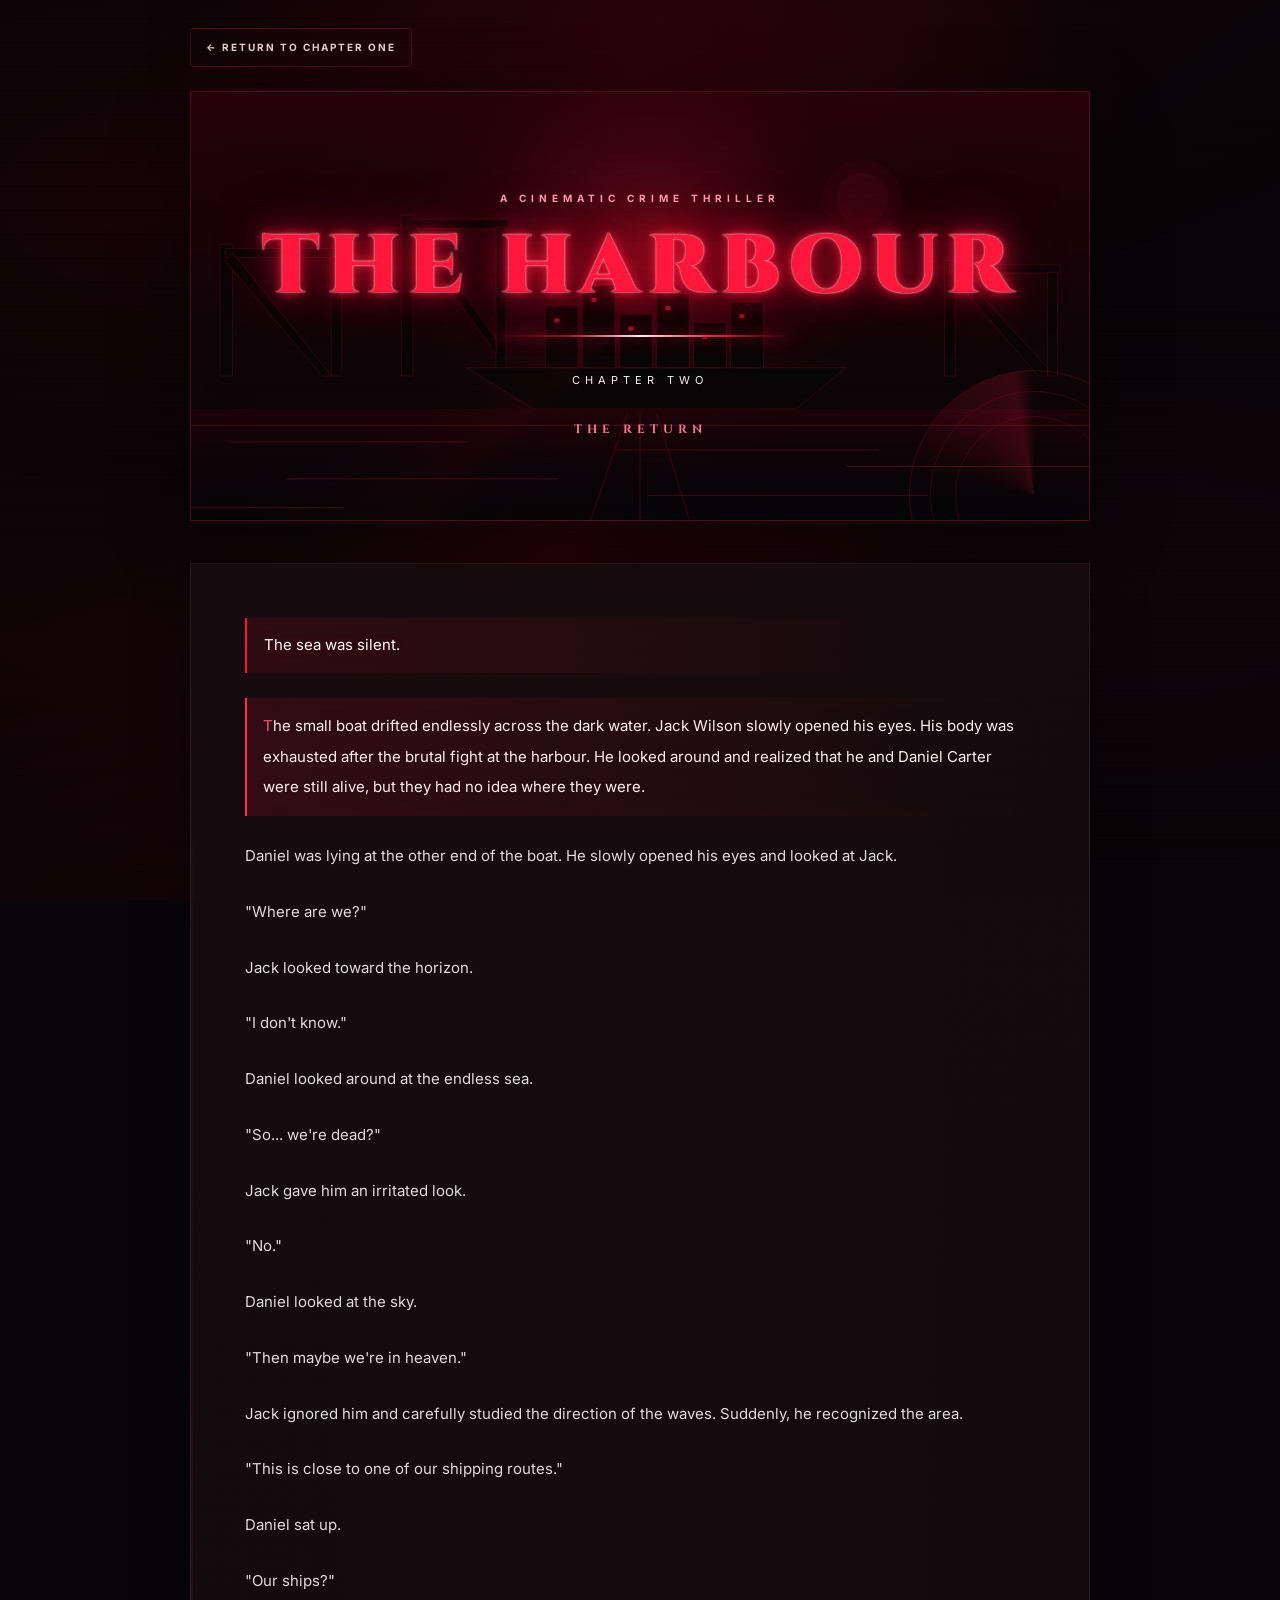
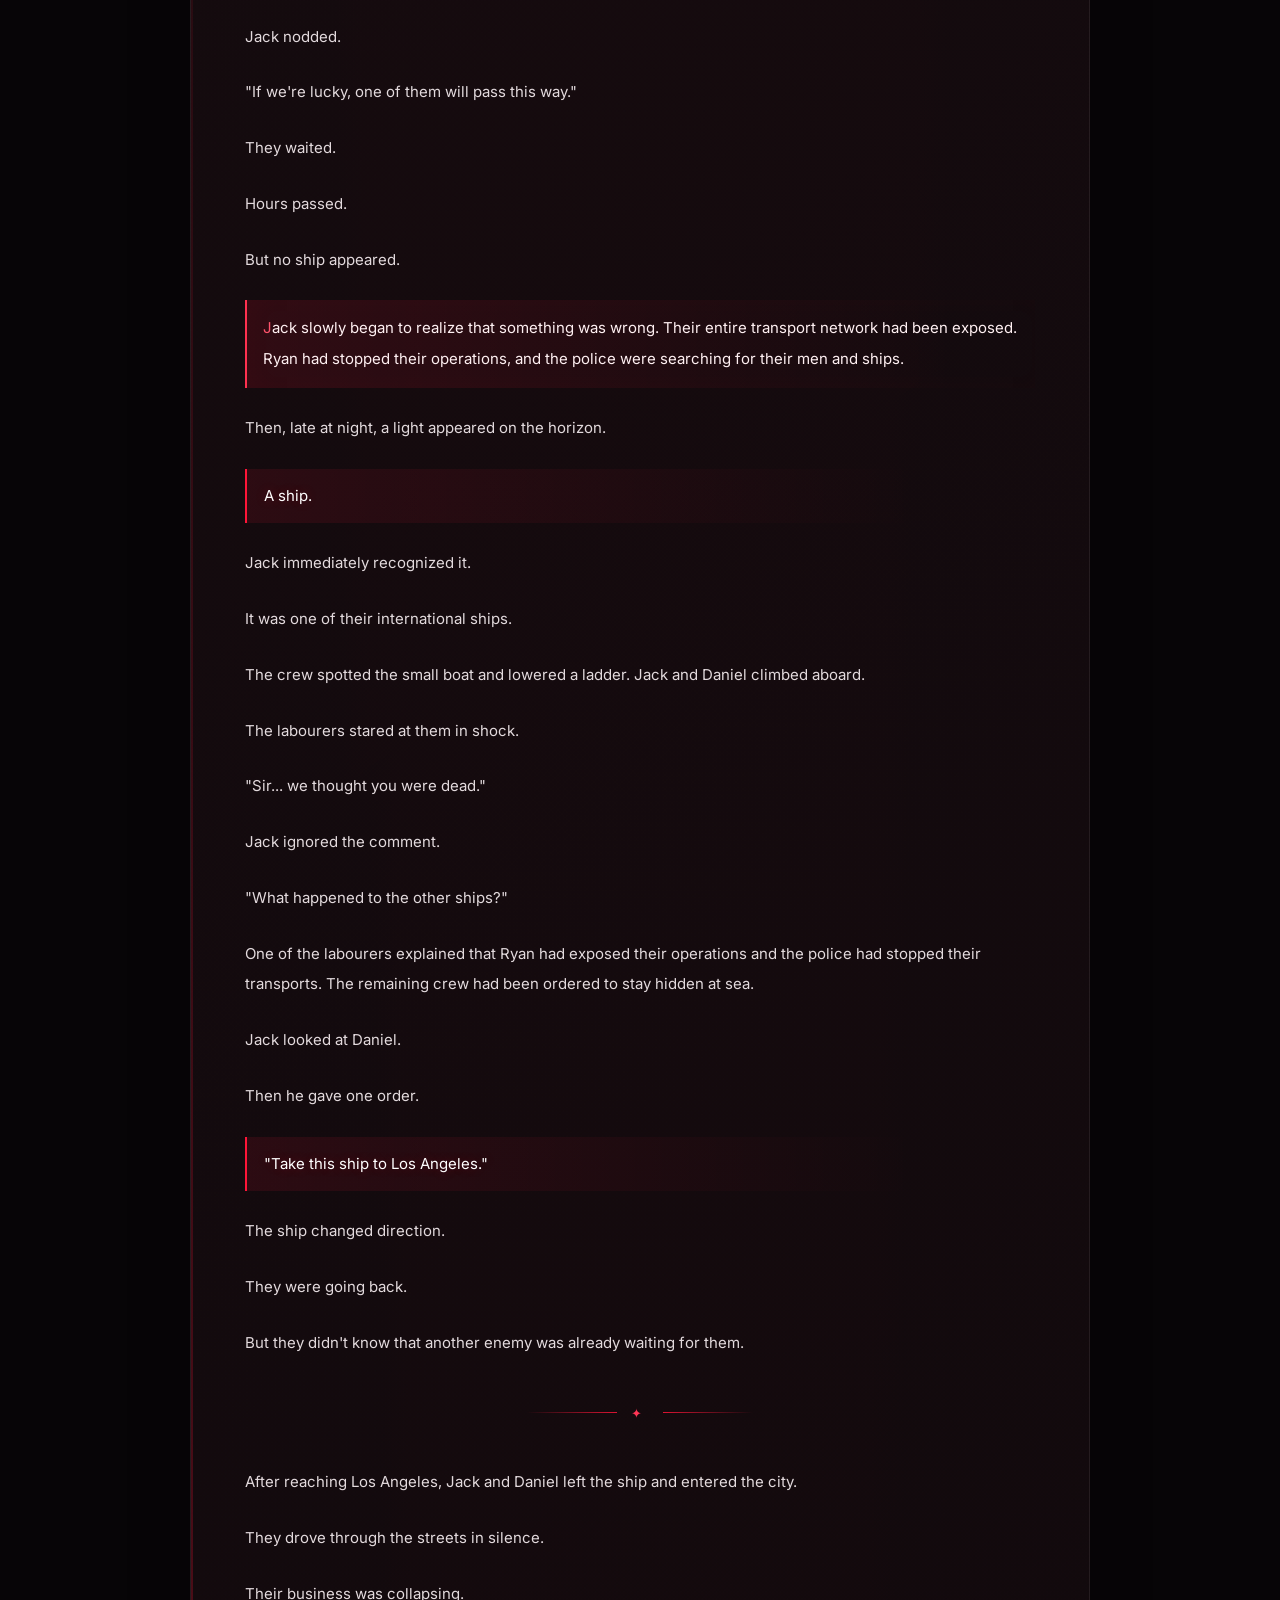
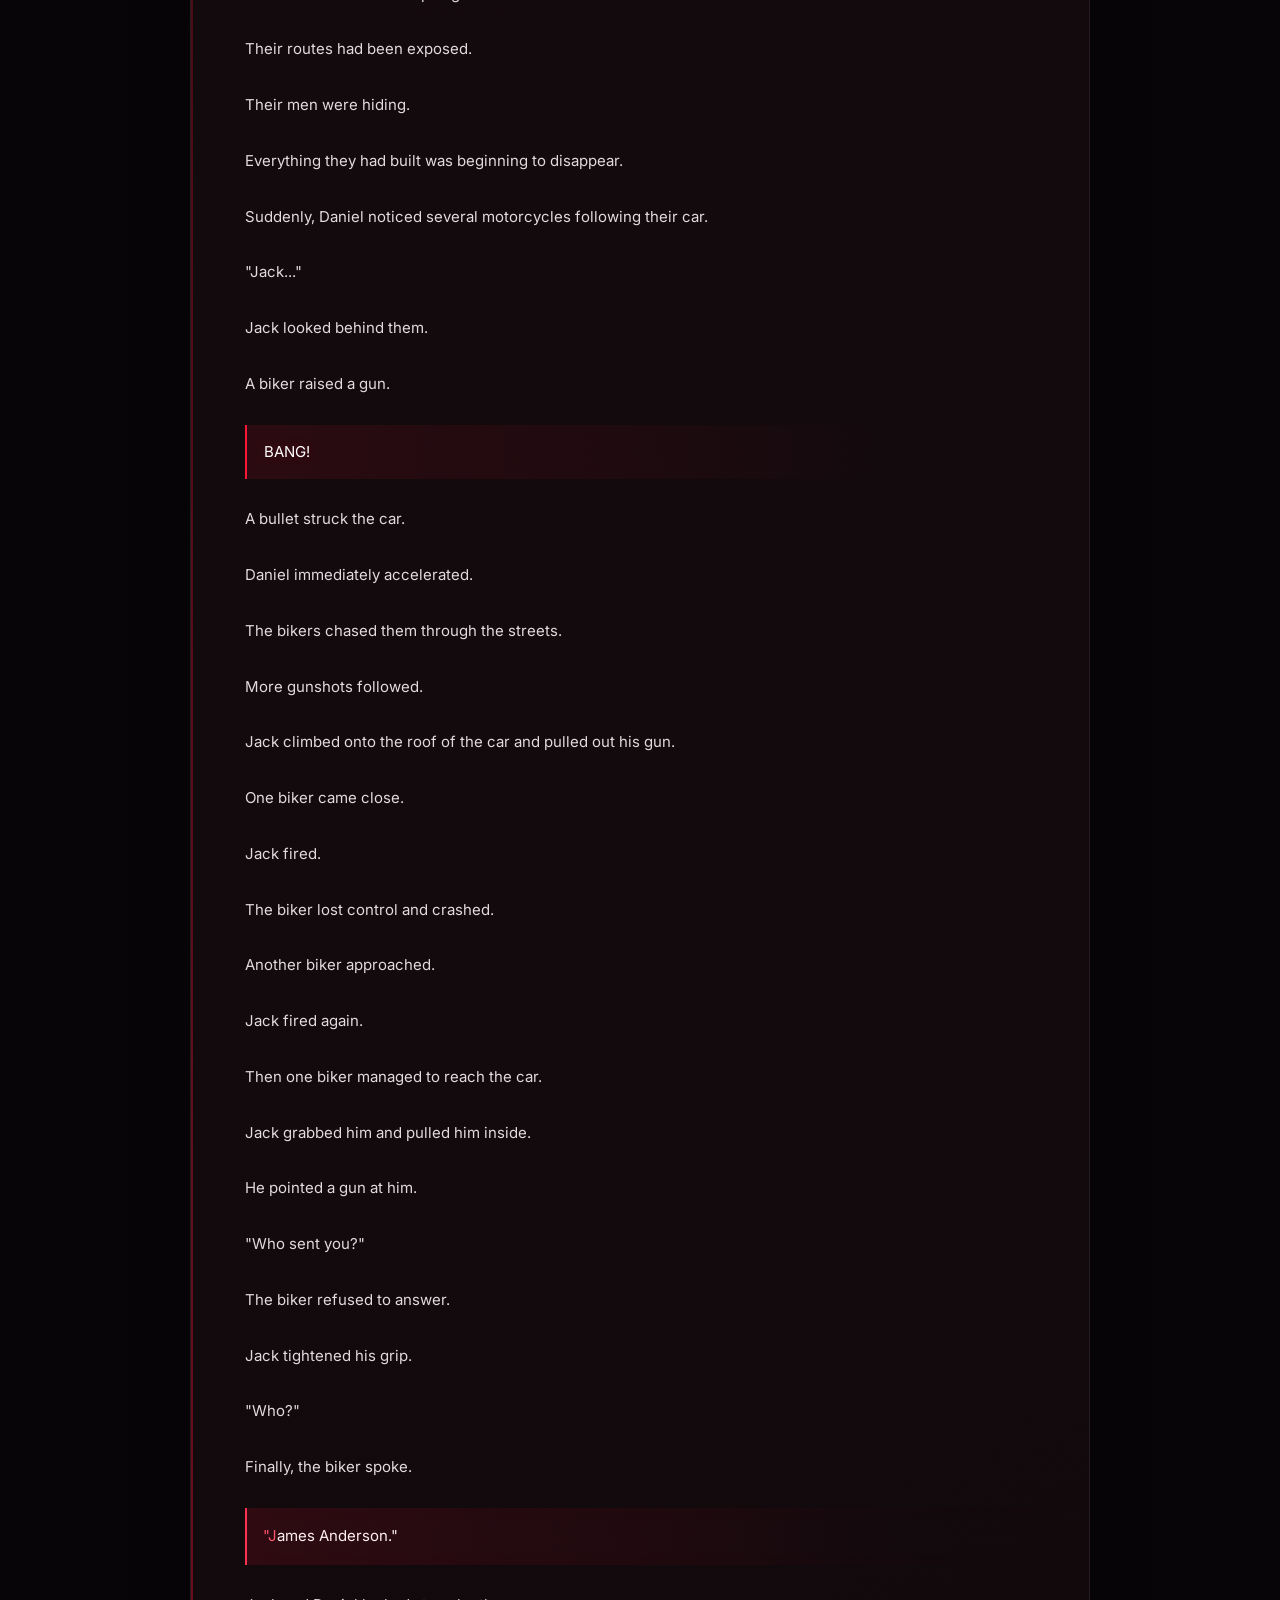
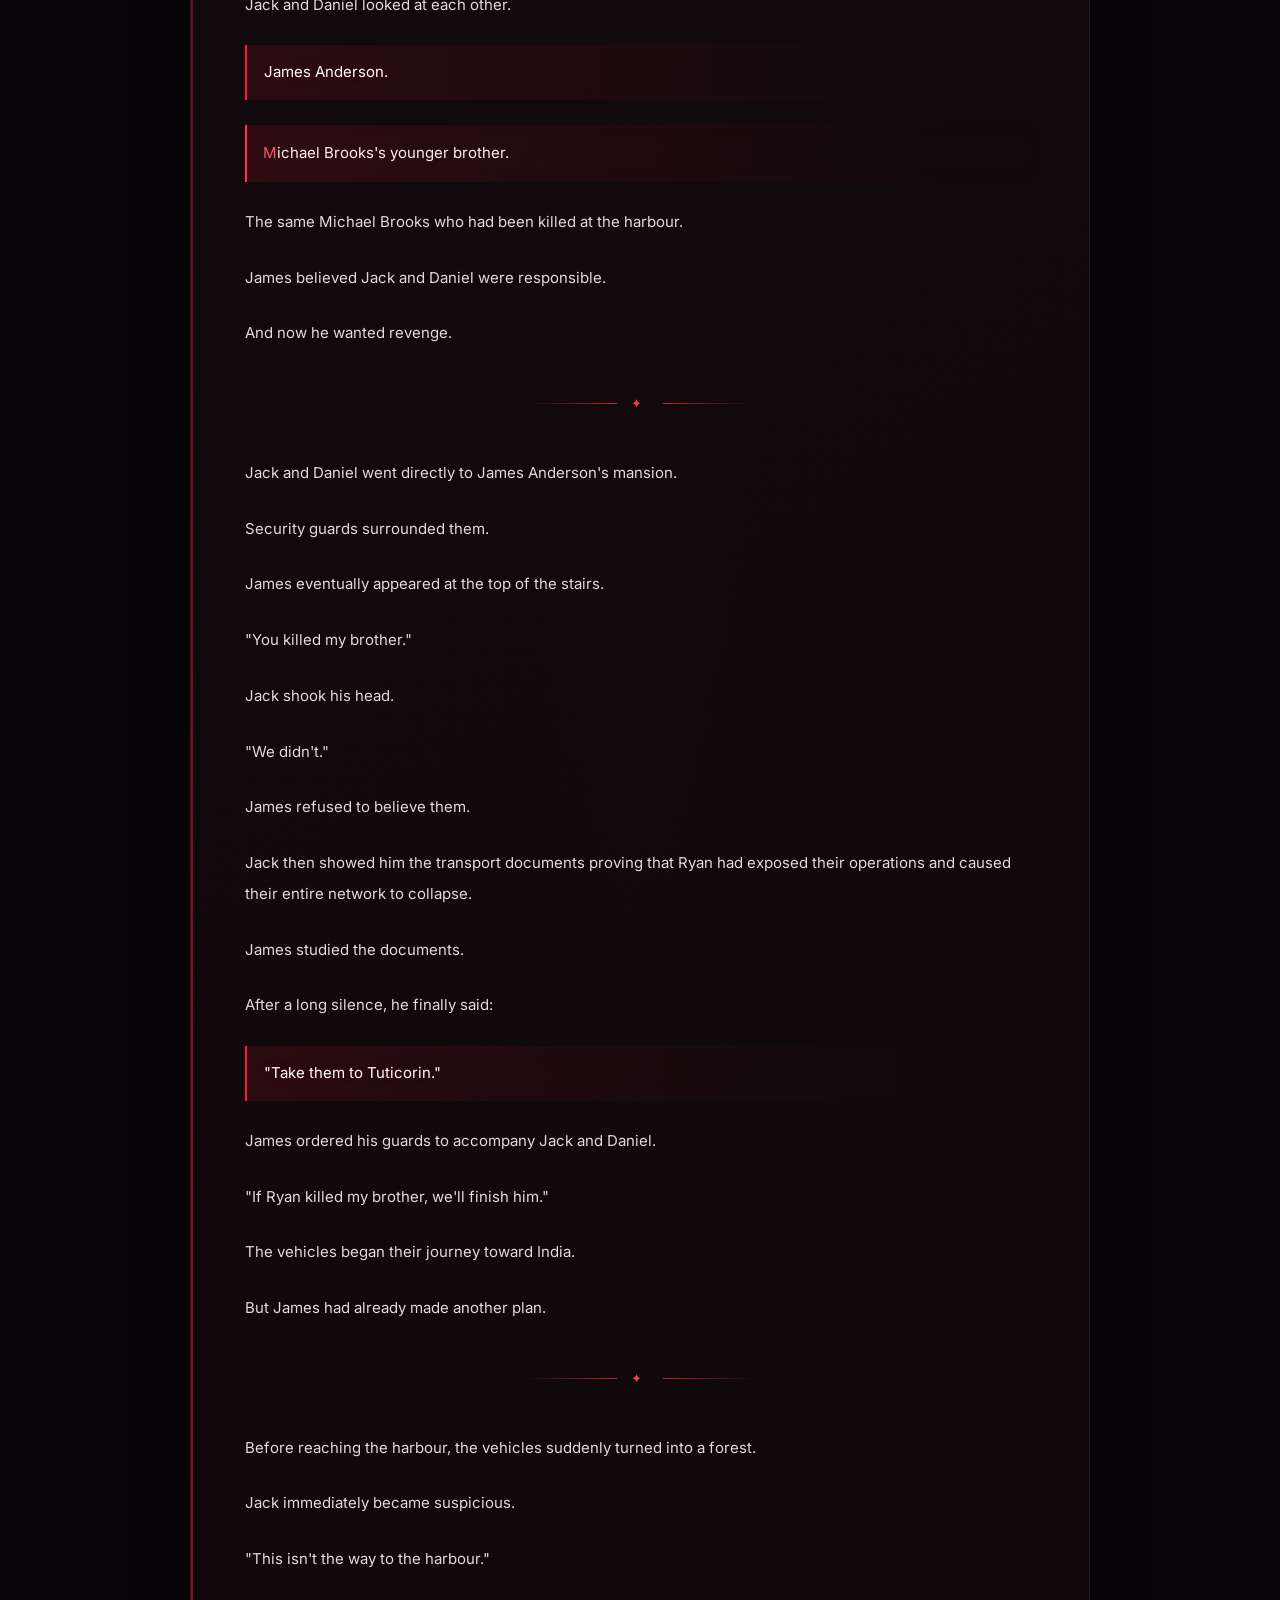
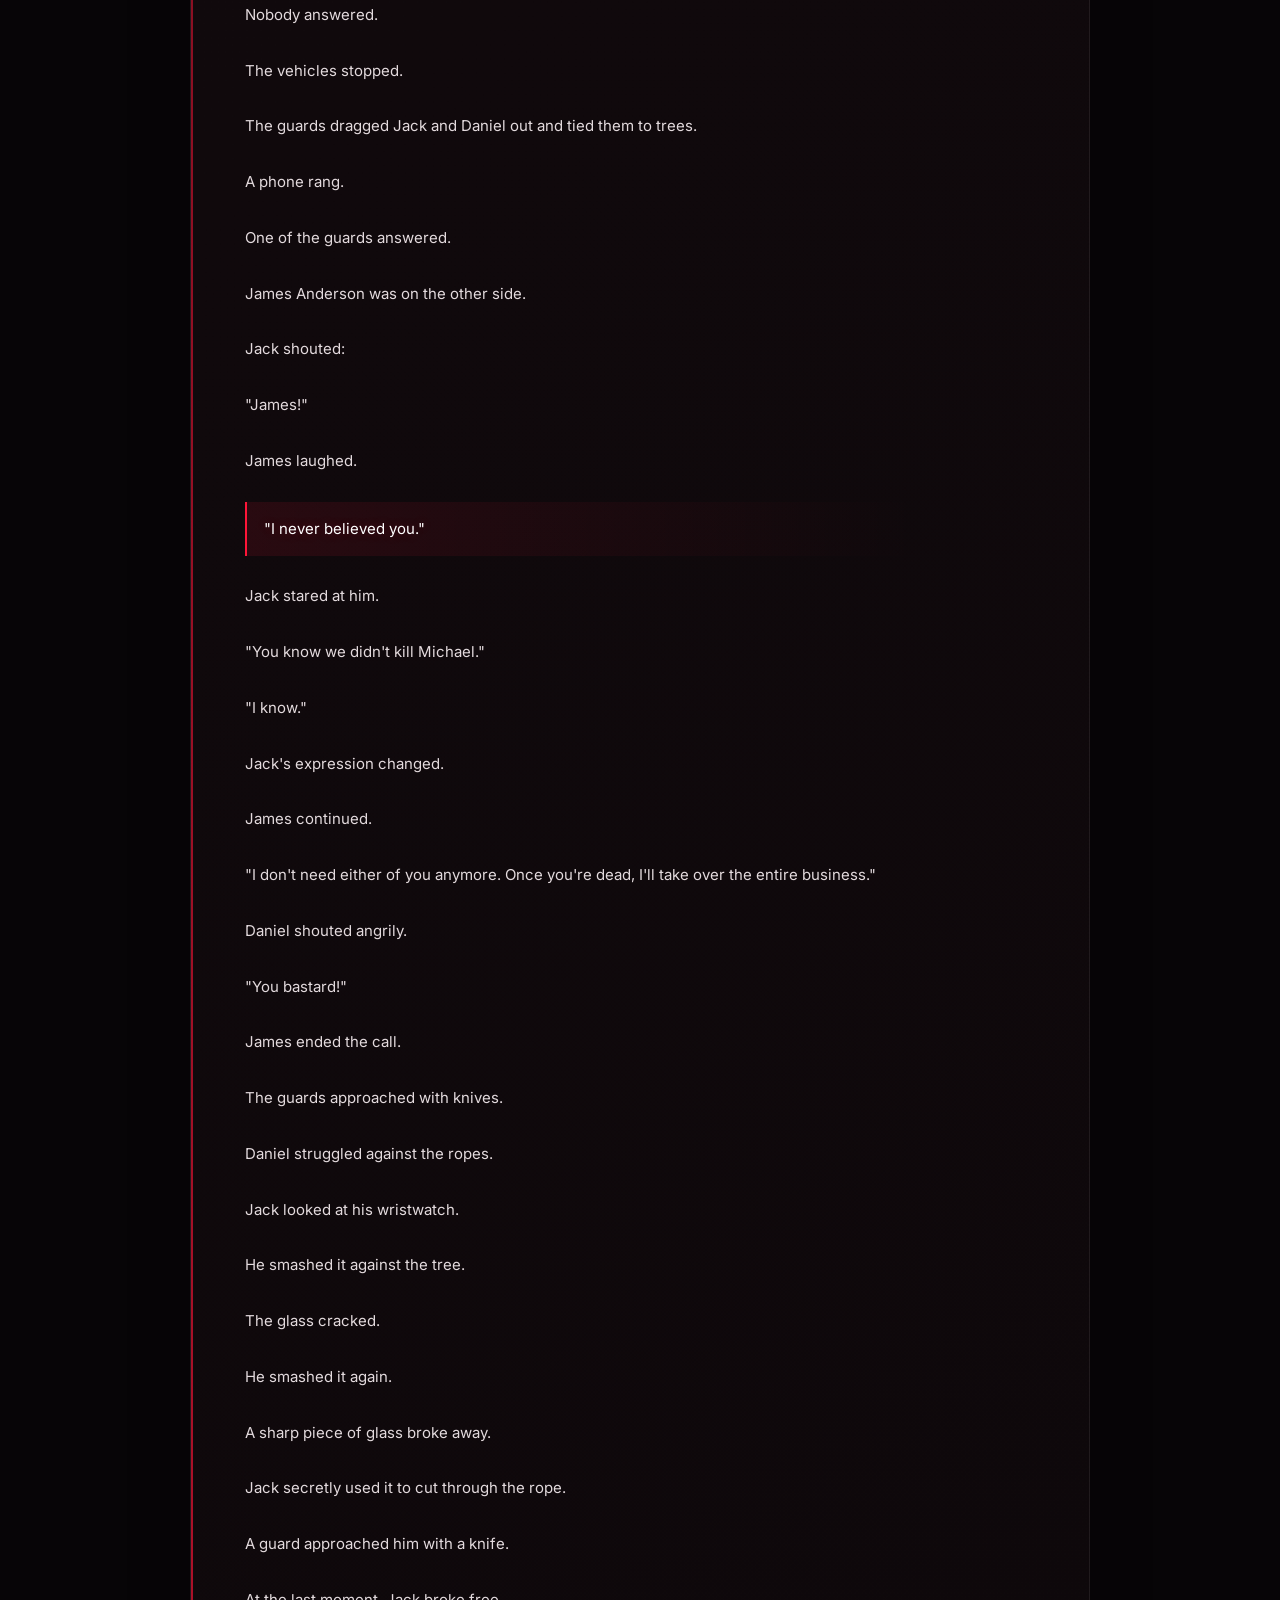
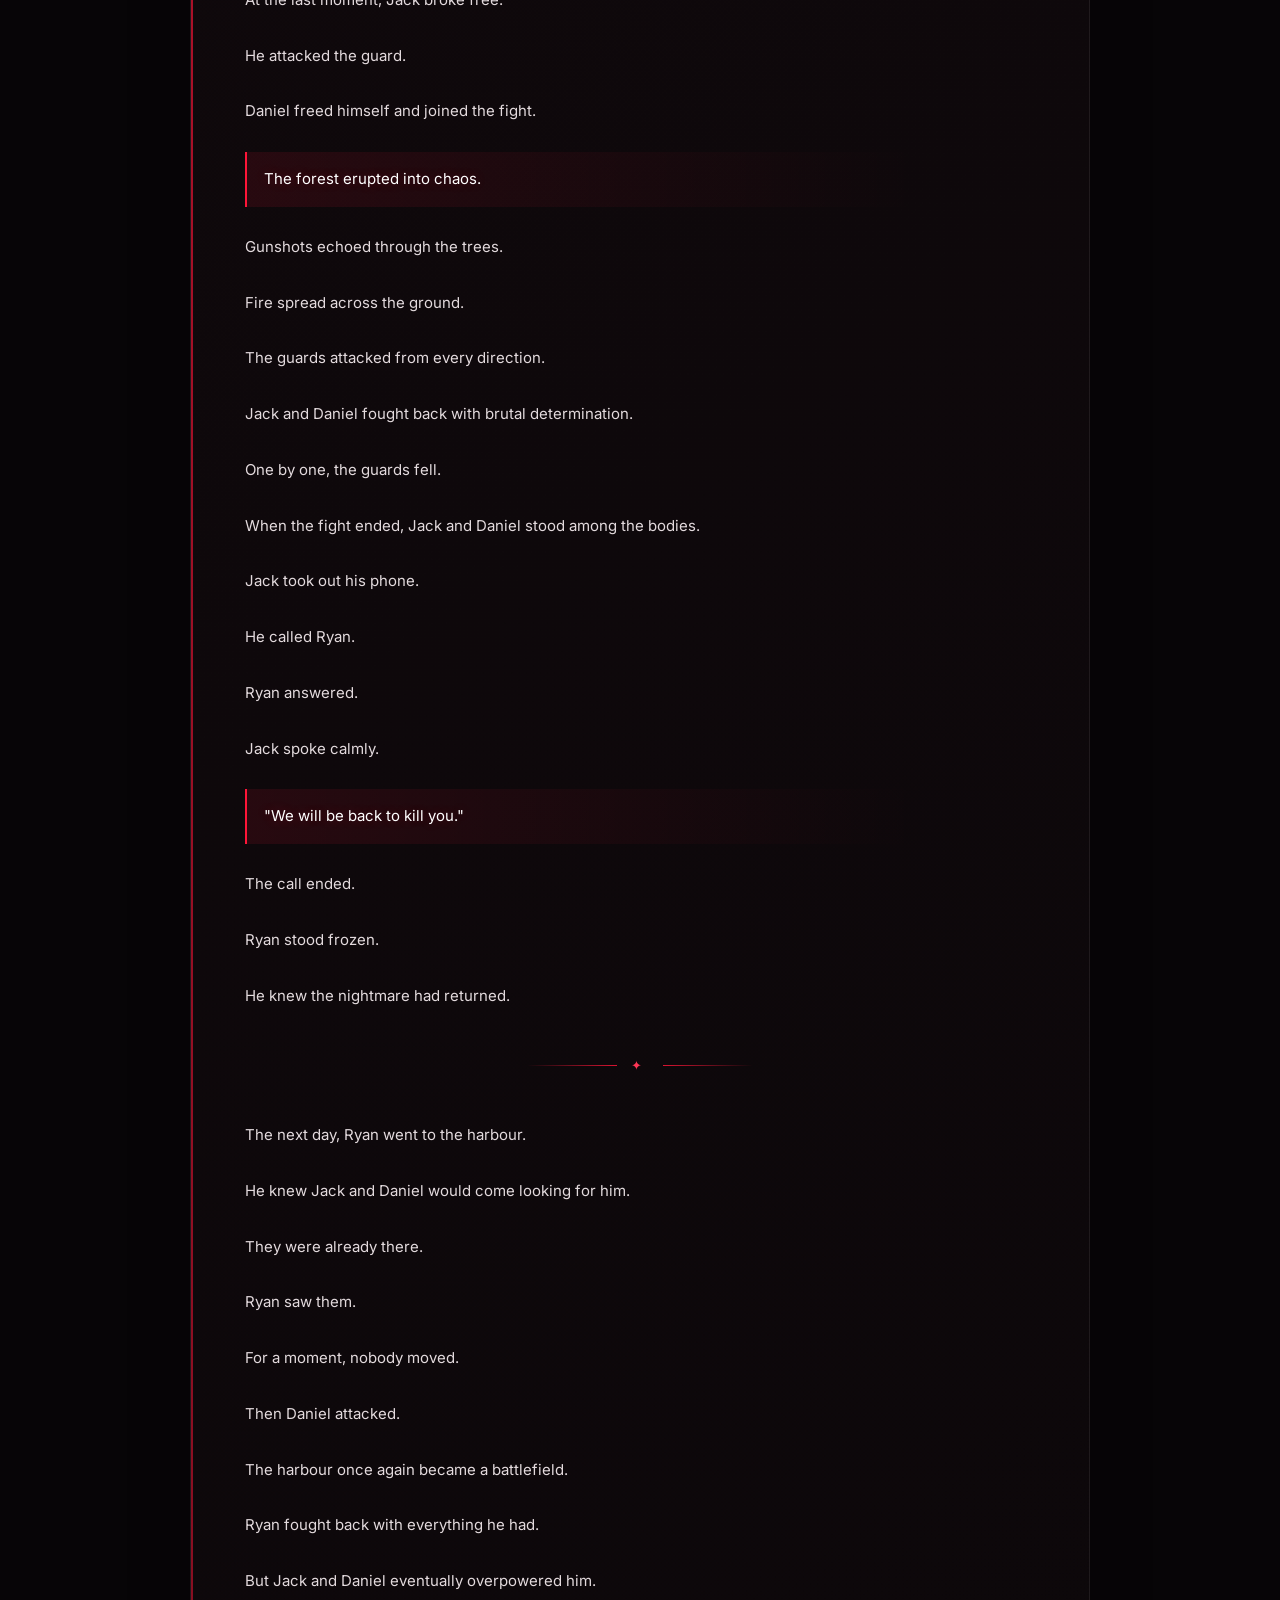
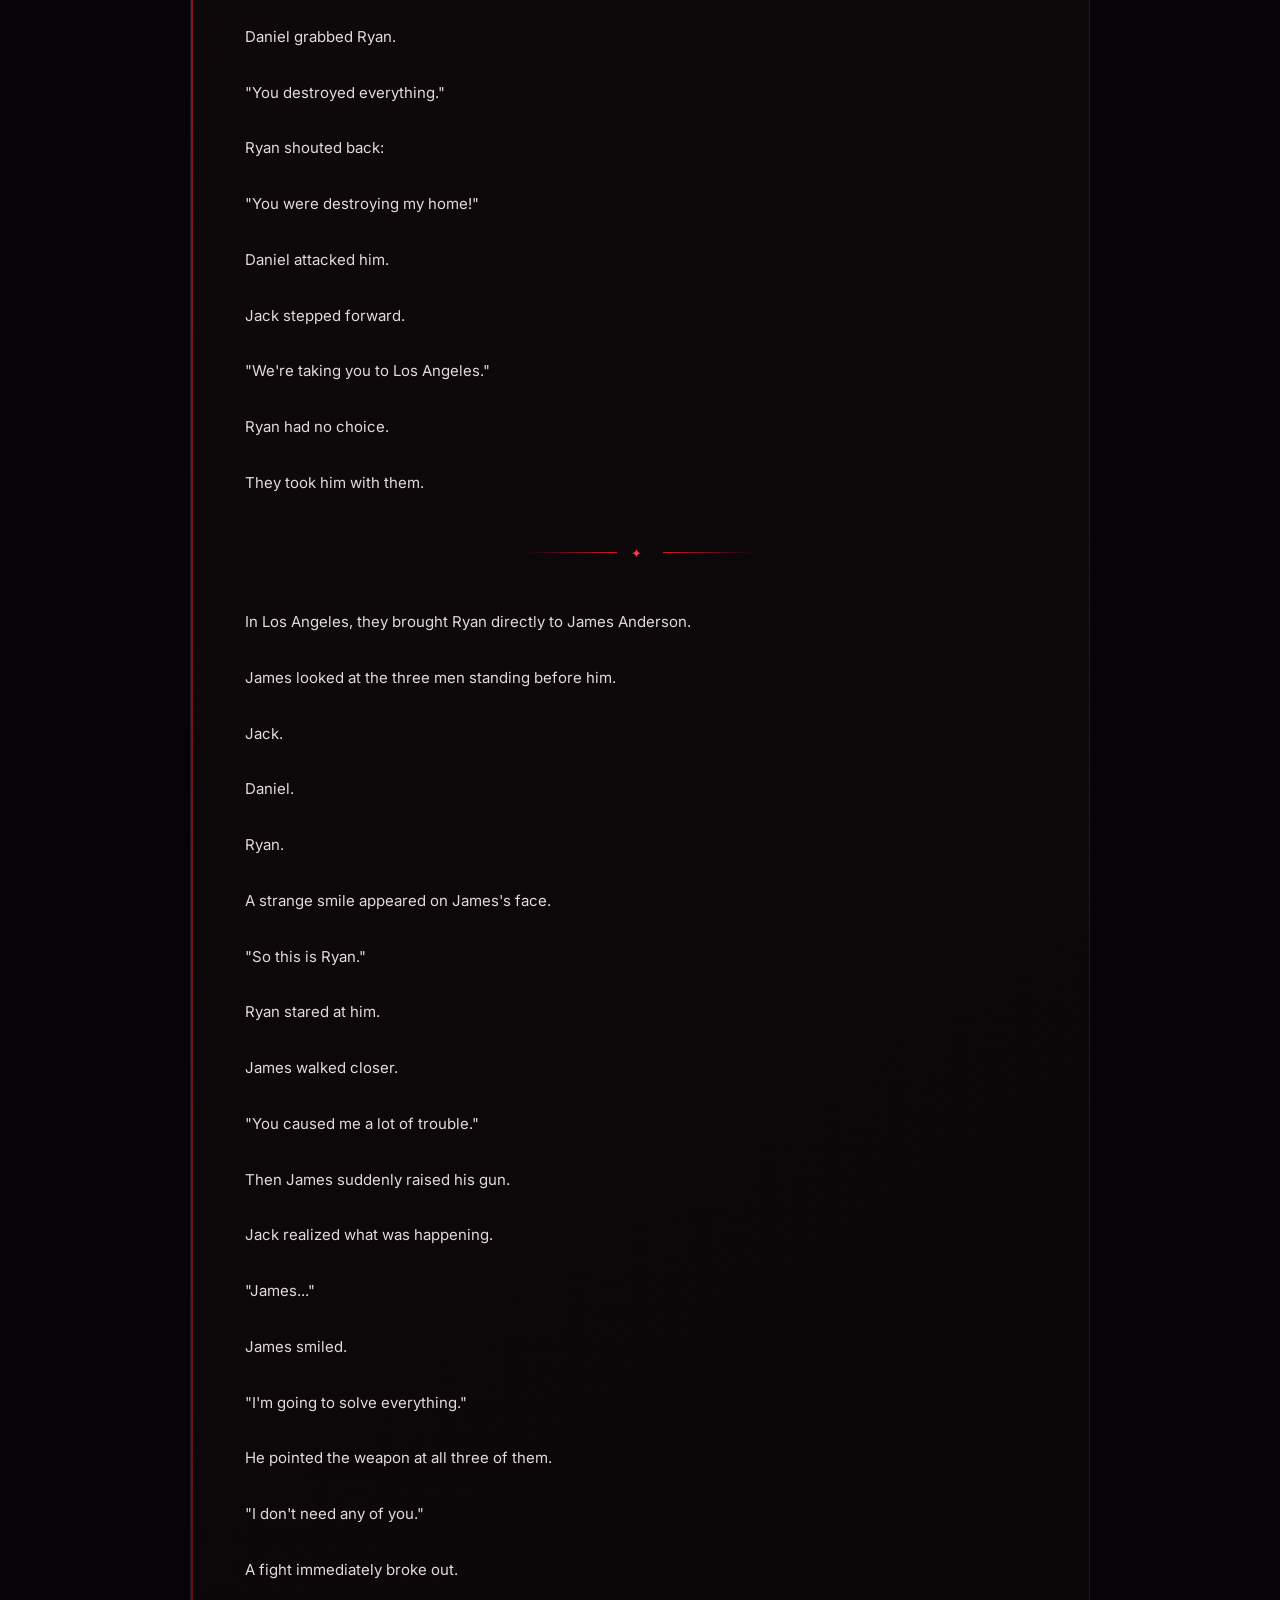
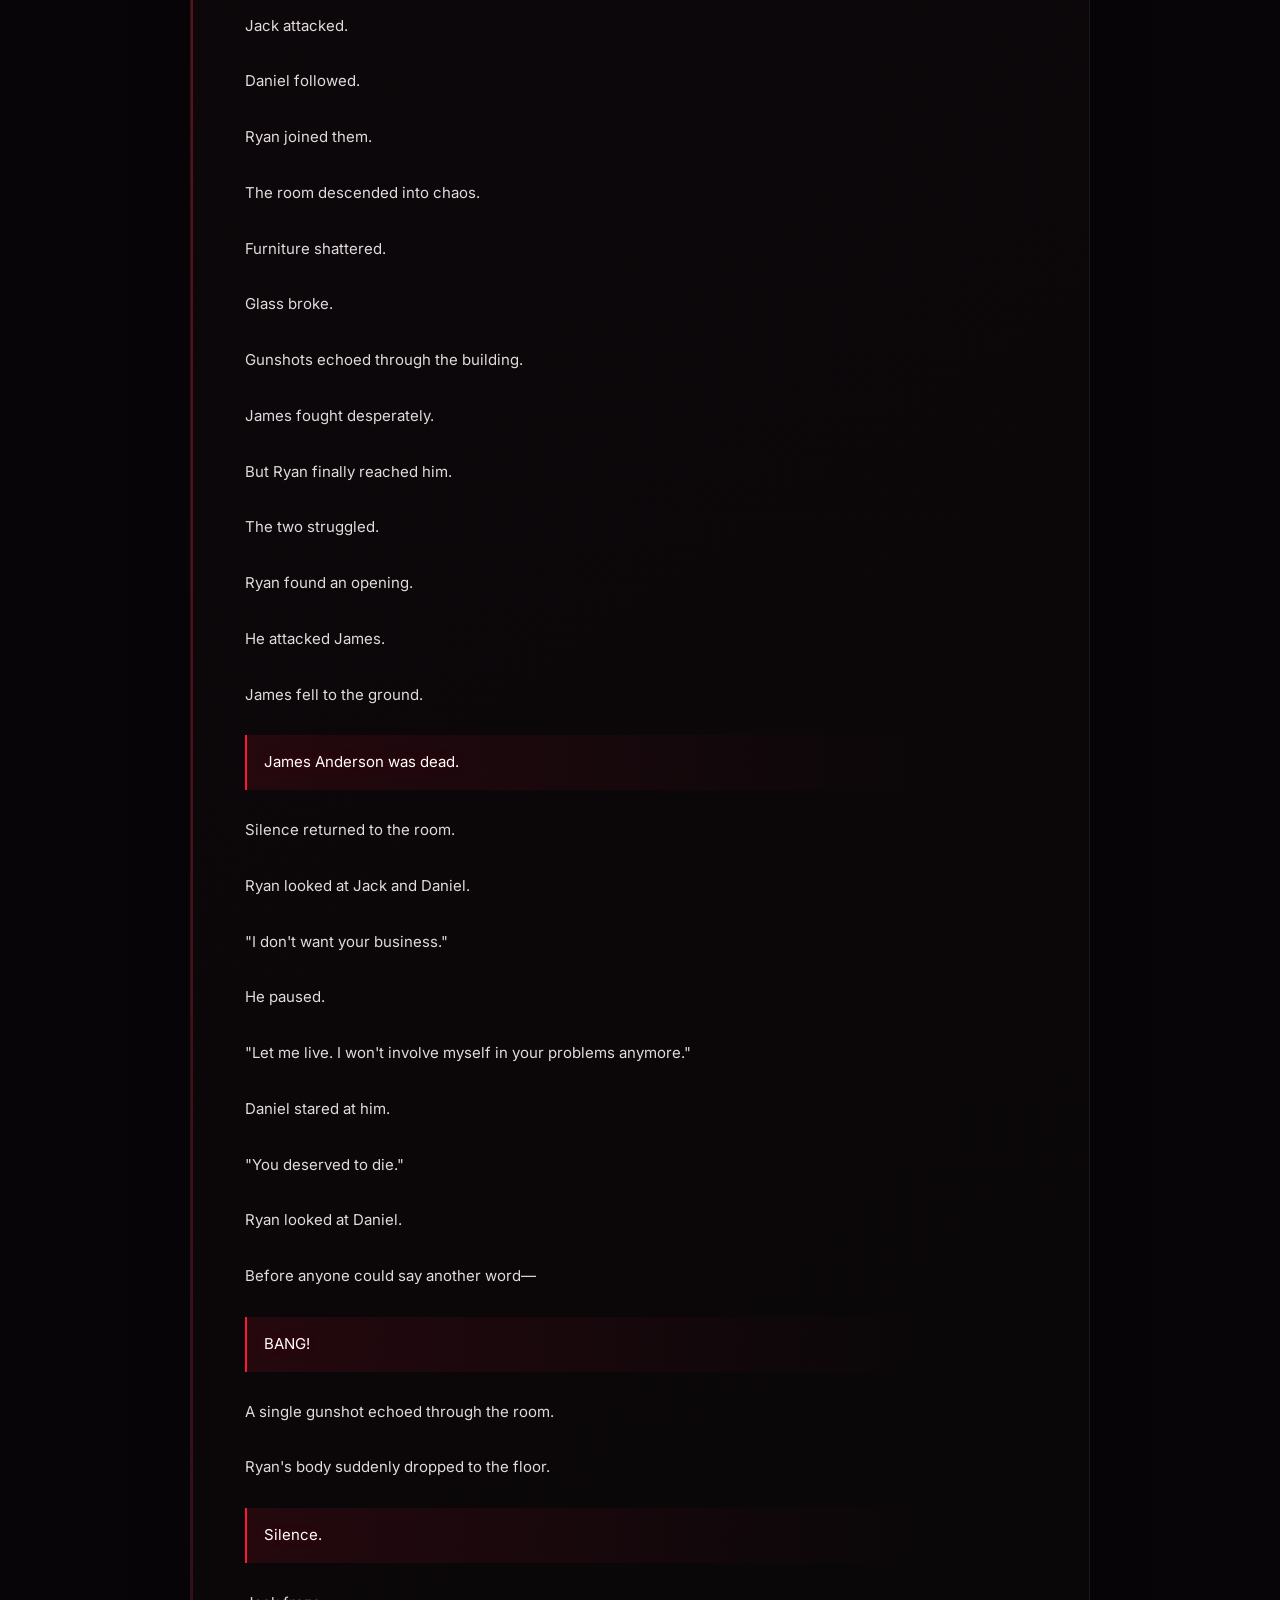
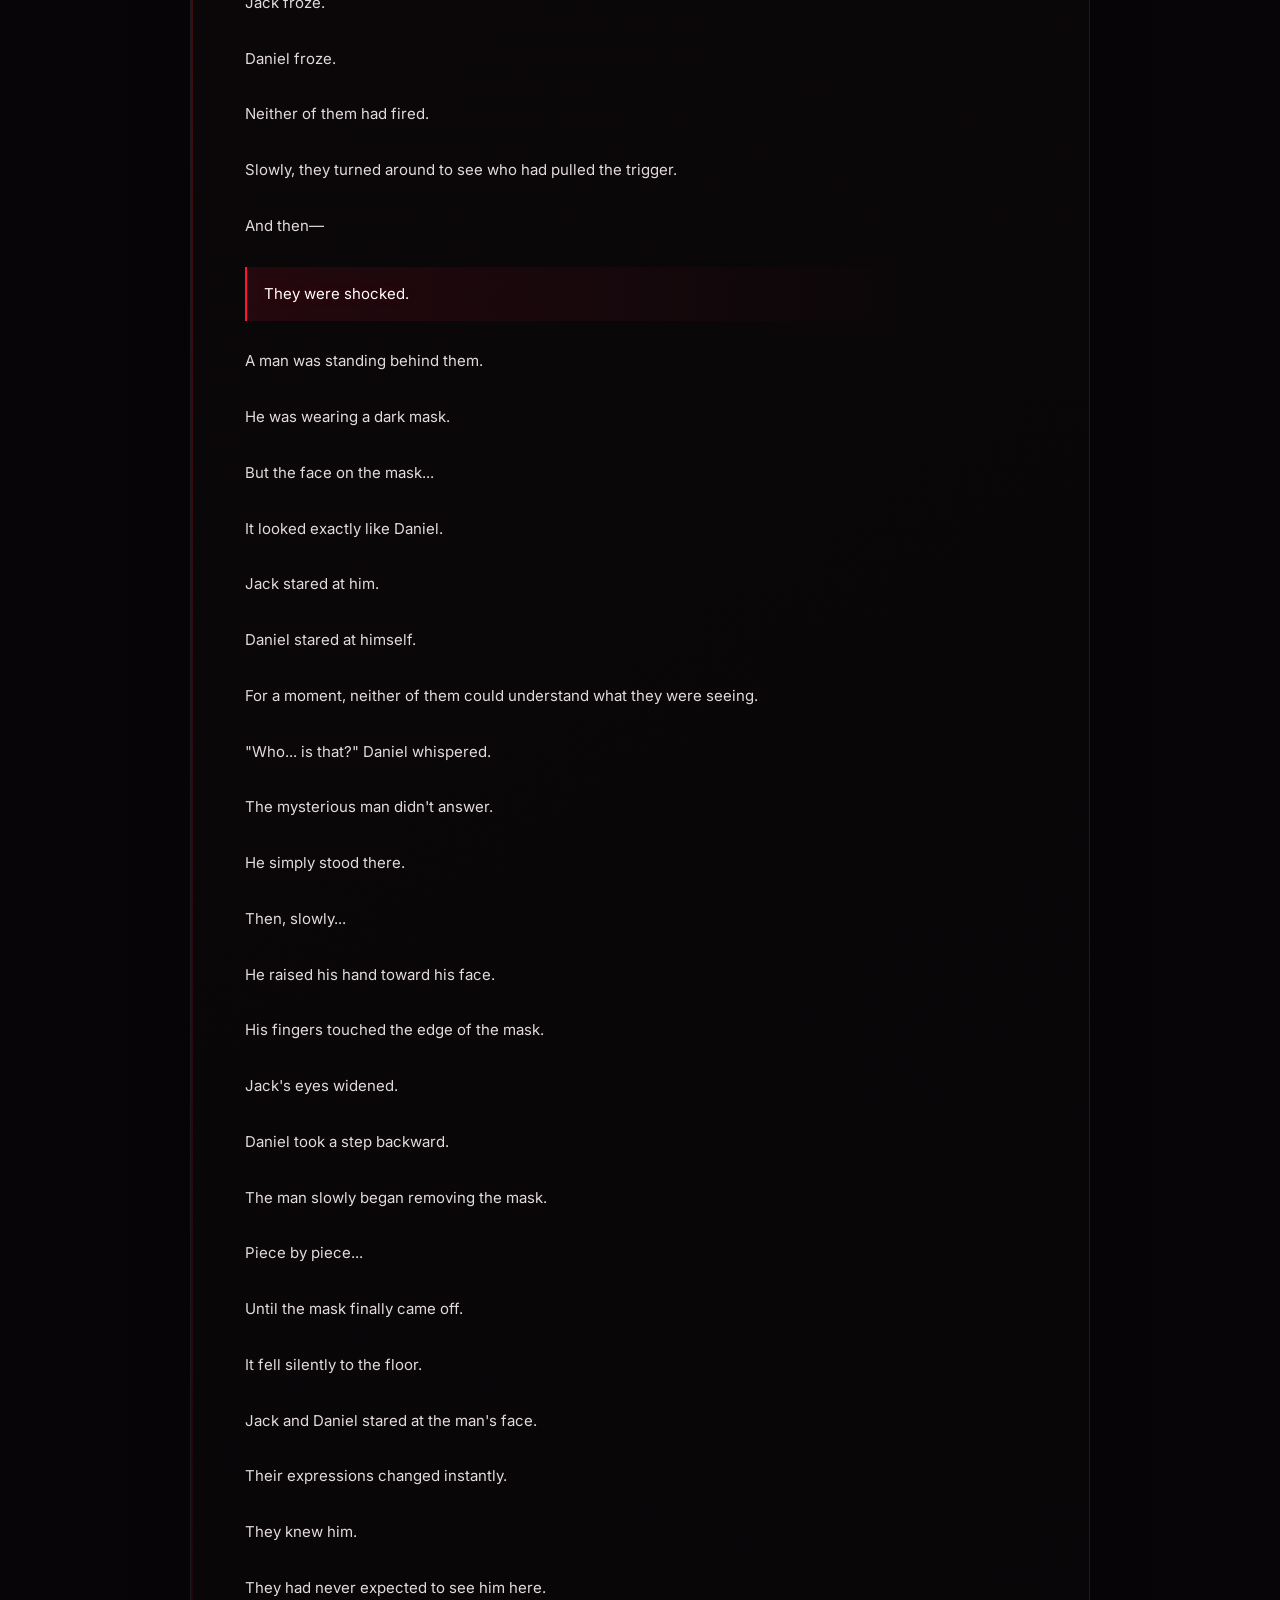
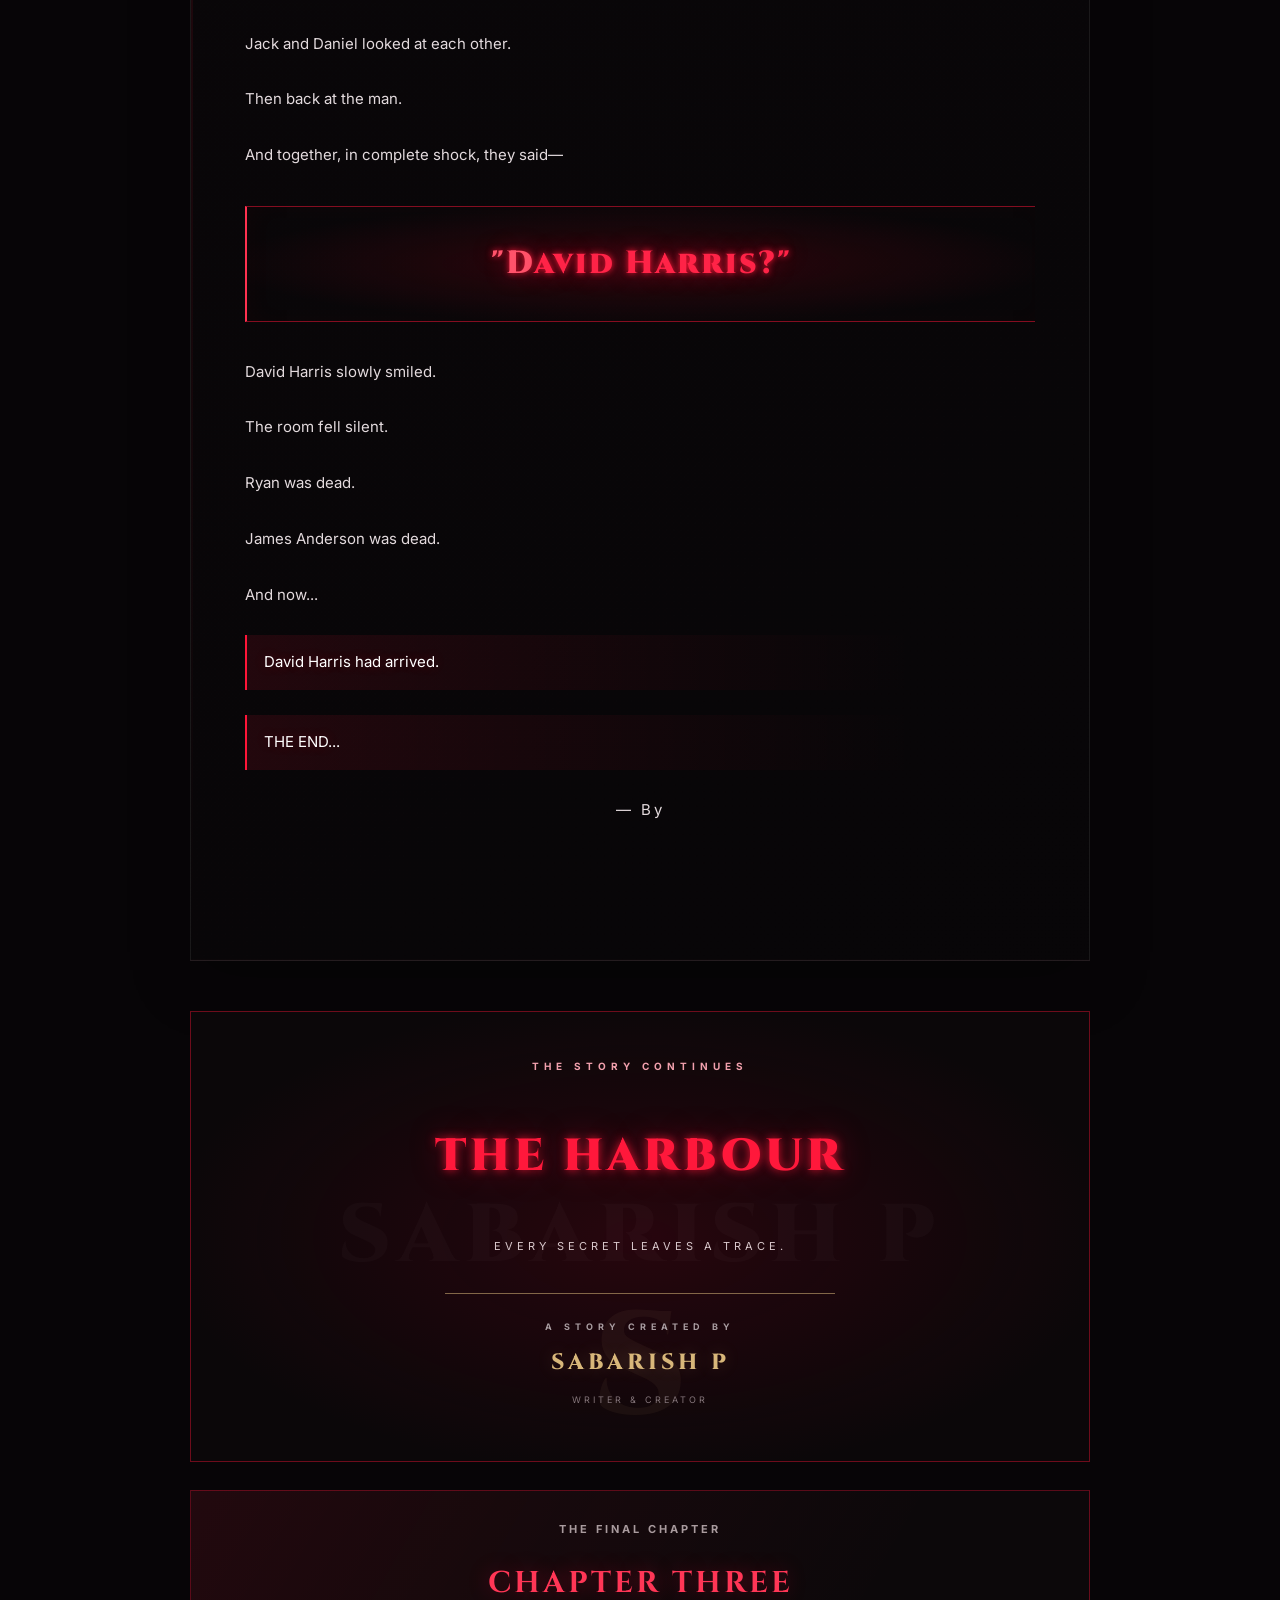
==== commit 11b5edd5: "Update chapter-two.html" ====
--- a/chapter-two.html
+++ b/chapter-two.html
@@ -372,7 +372,7 @@
                 0 0 32px rgba(255, 21, 56, .35);
         }
 
-        /* Next chapter */
+        /* Chapter Three card */
         .chapter-three {
             position: relative;
             overflow: hidden;
@@ -392,11 +392,39 @@
             text-shadow: 0 0 20px rgba(255, 21, 56, .35);
         }
 
-        .coming-soon-label {
-            display: inline-block;
-            margin-top: 10px;
-            padding: 8px 15px;
-            border: 1px solid rgba(255, 21, 56, .45);
+        /* Chapter Three unlocked button */
+        .chapter-three-enter {
+            display: inline-flex;
+            align-items: center;
+            justify-content: center;
+            position: relative;
+            z-index: 3;
+            margin-top: 22px;
+            padding: 13px 20px;
+            border: 1px solid rgba(255, 21, 56, .65);
+            background: rgba(100, 10, 20, .22);
+            color: #ff9eae;
+            text-decoration: none;
+            font-family: "Inter", sans-serif;
+            font-size: 10px;
+            font-weight: 700;
+            letter-spacing: 2px;
+            transition: all .3s ease;
+        }
+
+        .chapter-three-enter:hover {
+            color: #fff;
+            background: #74101d;
+            border-color: #ff3656;
+            box-shadow:
+                0 0 22px rgba(255, 21, 56, .35),
+                inset 0 0 15px rgba(255, 255, 255, .04);
+            transform: translateY(-3px);
+        }
+
+        .chapter-three .available-label {
+            display: block;
+            margin-top: 17px;
             color: #ff8395;
             font-size: 9px;
             font-weight: 700;
@@ -428,6 +456,11 @@
 
             .author-watermark::before {
                 font-size: 110px;
+            }
+
+            .chapter-three-enter {
+                font-size: 9px;
+                padding: 12px 15px;
             }
         }
 
@@ -667,10 +700,8 @@
 
             <p>But they didn't know that another enemy was already waiting for them.</p>
 
-
             <div class="scene-divider" aria-hidden="true">✦</div>
 
-
             <p>After reaching Los Angeles, Jack and Daniel left the ship and entered the city.</p>
 
             <p>They drove through the streets in silence.</p>
@@ -743,10 +774,8 @@
 
             <p>And now he wanted revenge.</p>
 
-
             <div class="scene-divider" aria-hidden="true">✦</div>
 
-
             <p>Jack and Daniel went directly to James Anderson's mansion.</p>
 
             <p>Security guards surrounded them.</p>
@@ -777,10 +806,8 @@
 
             <p>But James had already made another plan.</p>
 
-
             <div class="scene-divider" aria-hidden="true">✦</div>
 
-
             <p>Before reaching the harbour, the vehicles suddenly turned into a forest.</p>
 
             <p>Jack immediately became suspicious.</p>
@@ -879,10 +906,8 @@
 
             <p>He knew the nightmare had returned.</p>
 
-
             <div class="scene-divider" aria-hidden="true">✦</div>
 
-
             <p>The next day, Ryan went to the harbour.</p>
 
             <p>He knew Jack and Daniel would come looking for him.</p>
@@ -919,9 +944,7 @@
 
             <p>They took him with them.</p>
 
-
             <div class="scene-divider" aria-hidden="true">✦</div>
-
 
             <p>In Los Angeles, they brought Ryan directly to James Anderson.</p>
 
@@ -1133,18 +1156,22 @@
 
         </section>
 
-        <!-- ================= NEXT CHAPTER ================= -->
+        <!-- ================= CHAPTER THREE: UNLOCKED ================= -->
 
         <section class="chapter-three">
 
-            <p class="eyebrow">THE NEXT CHAPTER</p>
+            <p class="eyebrow">THE FINAL CHAPTER</p>
 
             <h2>CHAPTER THREE</h2>
 
             <p class="chapter-kicker">THE FINAL GAME</p>
 
-            <span class="coming-soon-label">
-                COMING SOON
+            <a href="chapter-three.html" class="chapter-three-enter">
+                ENTER CHAPTER THREE &rarr;
+            </a>
+
+            <span class="available-label">
+                AVAILABLE NOW
             </span>
 
         </section>
